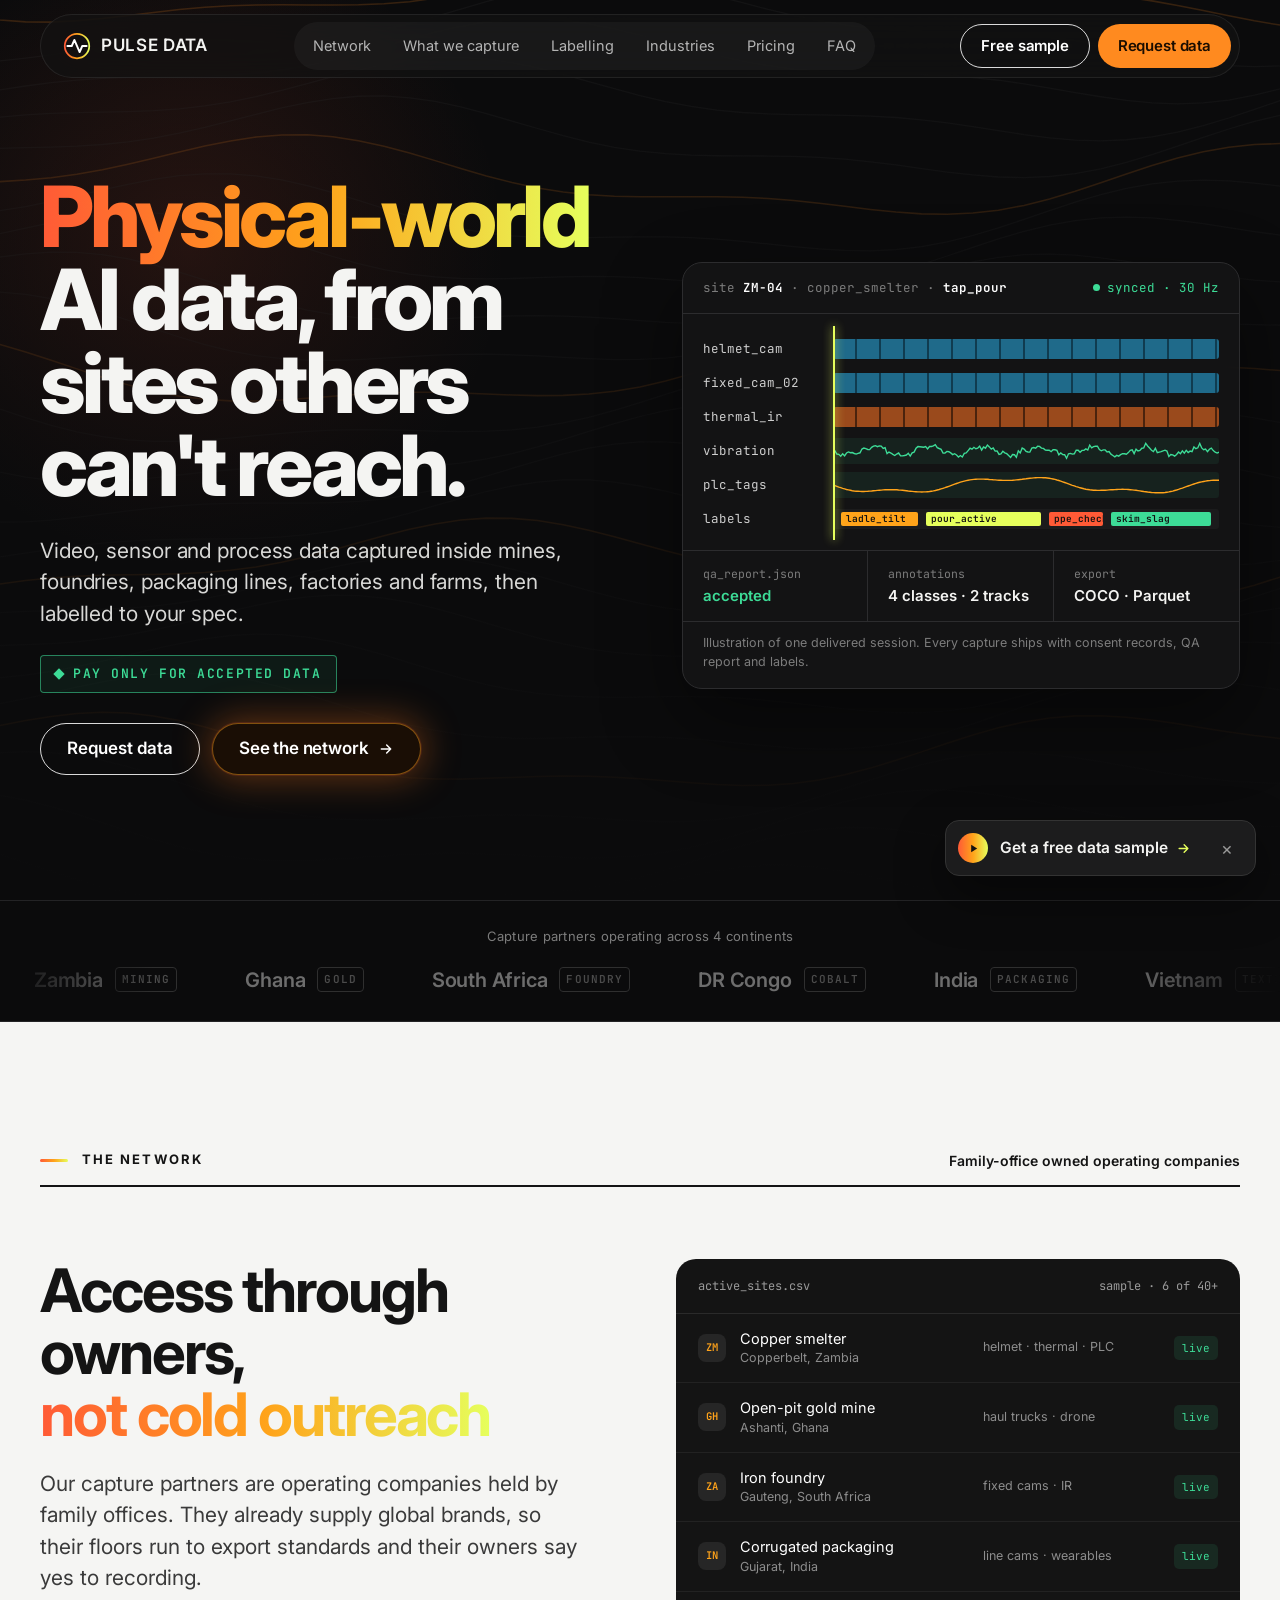
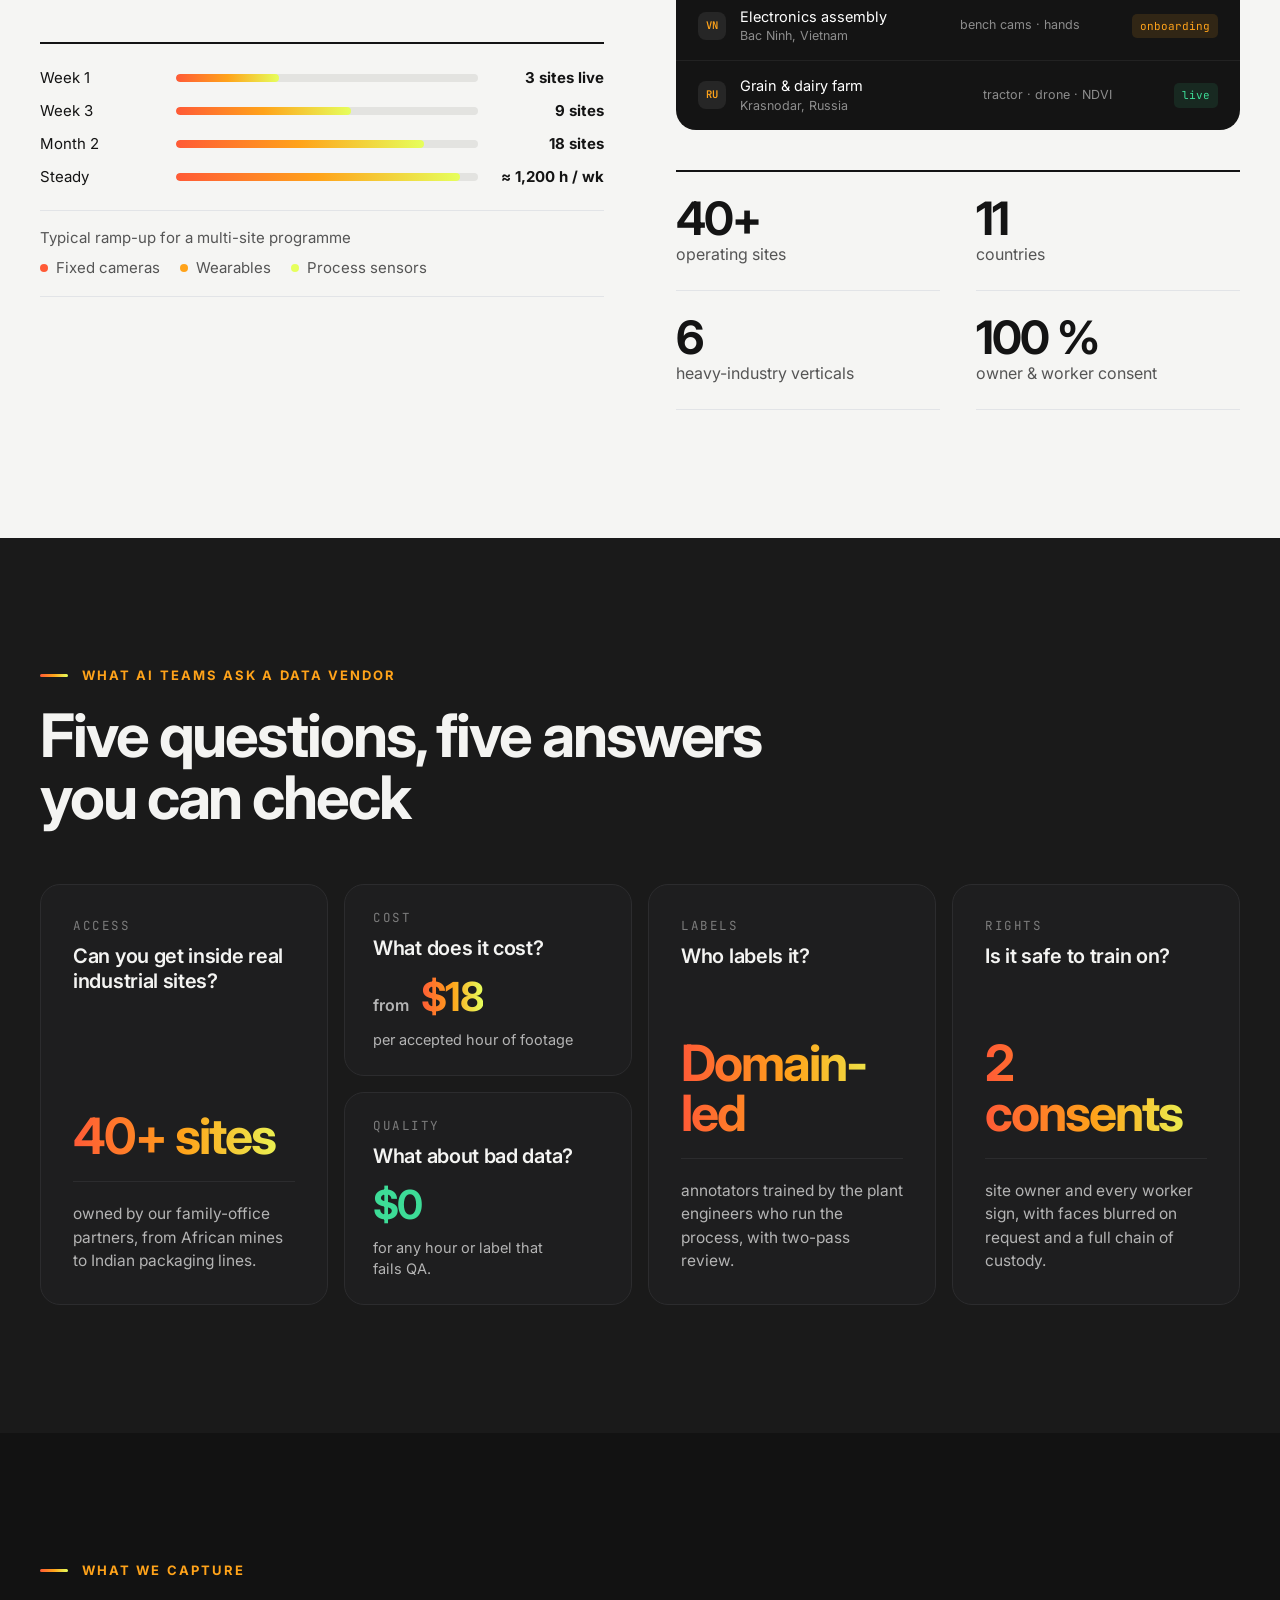
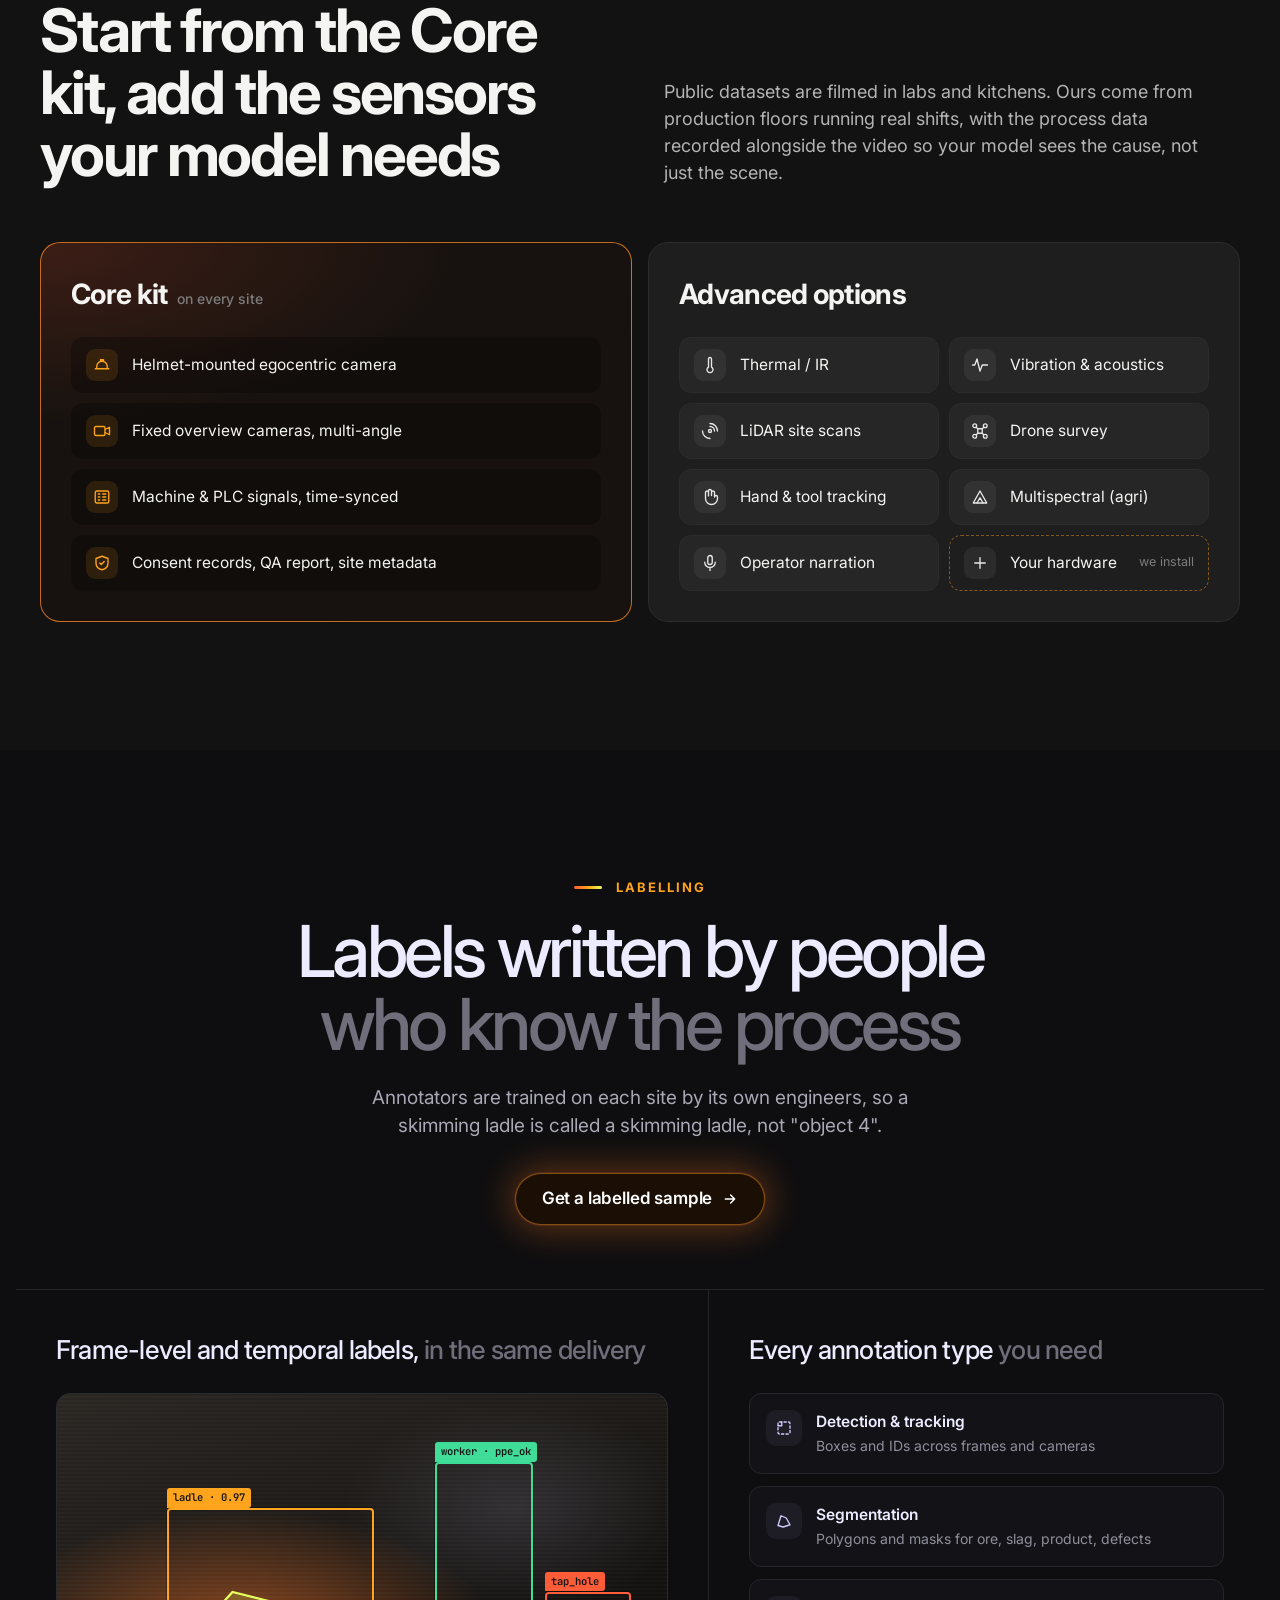
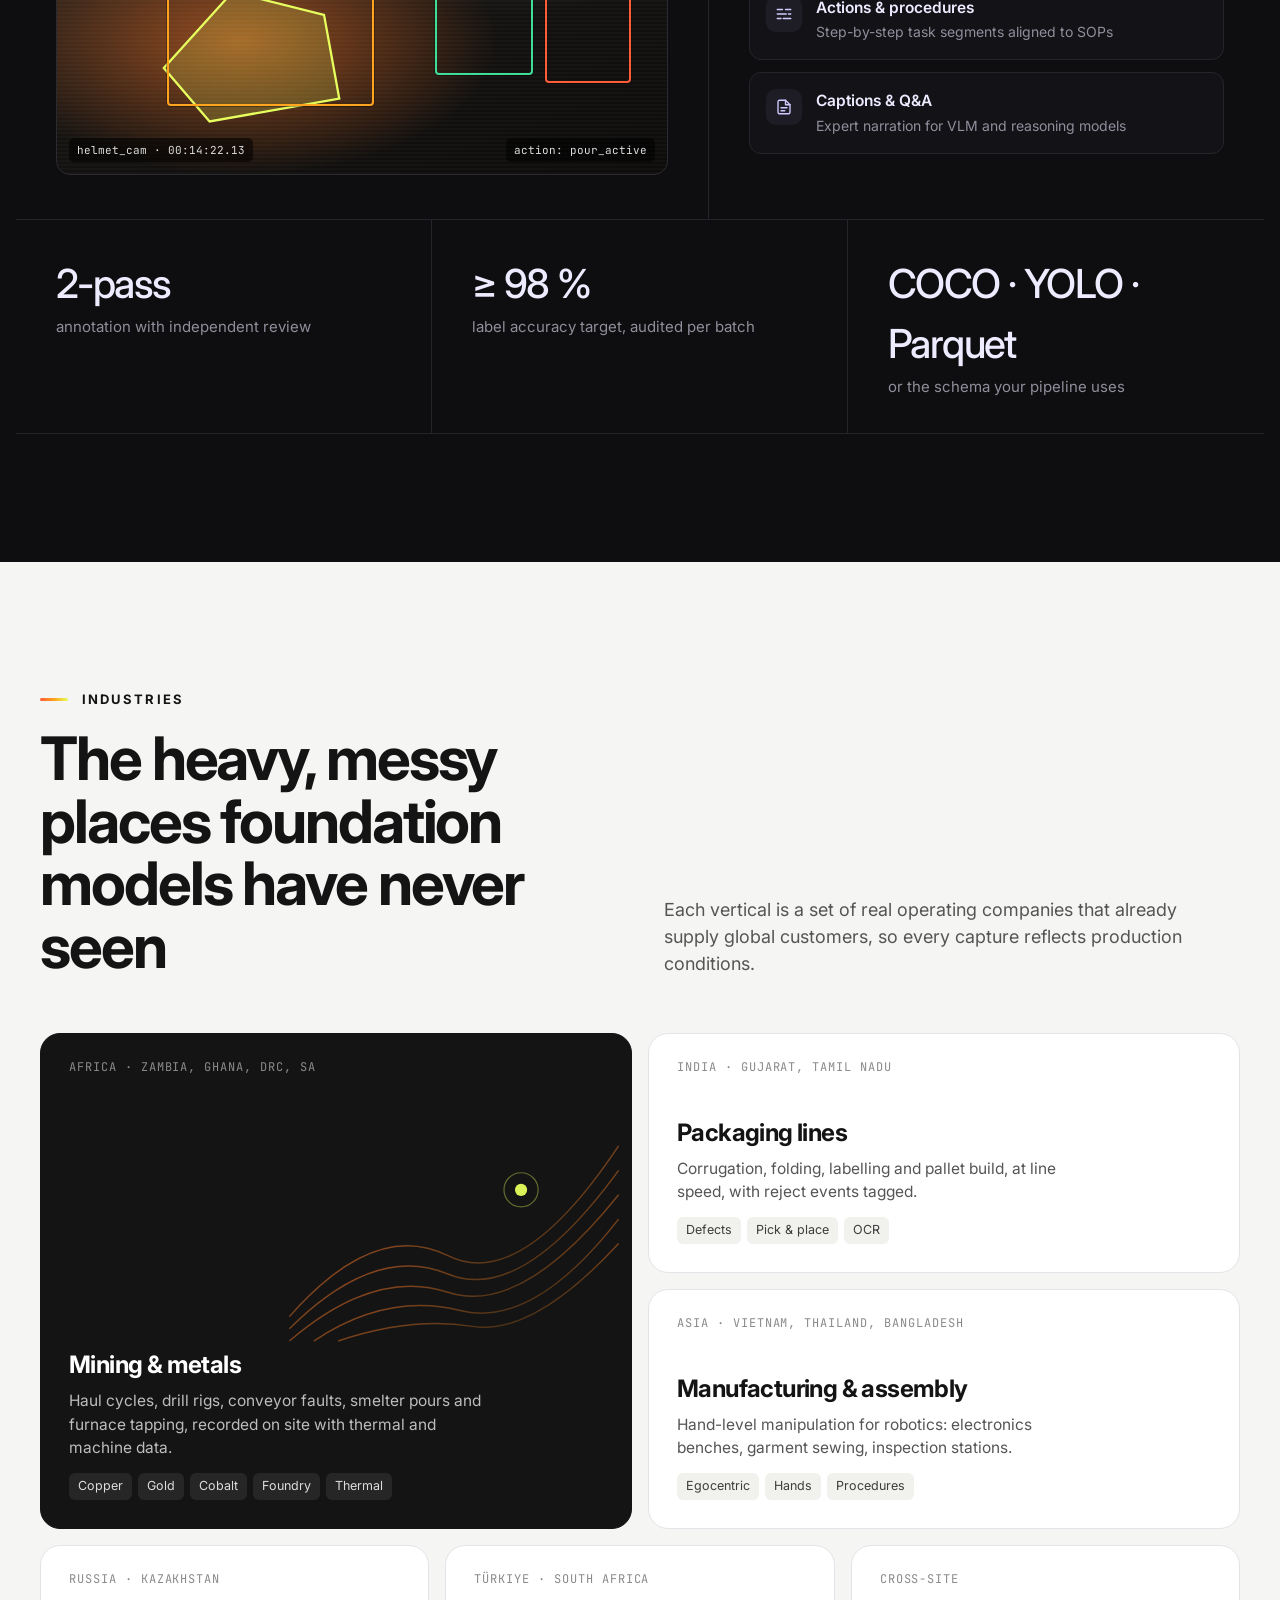
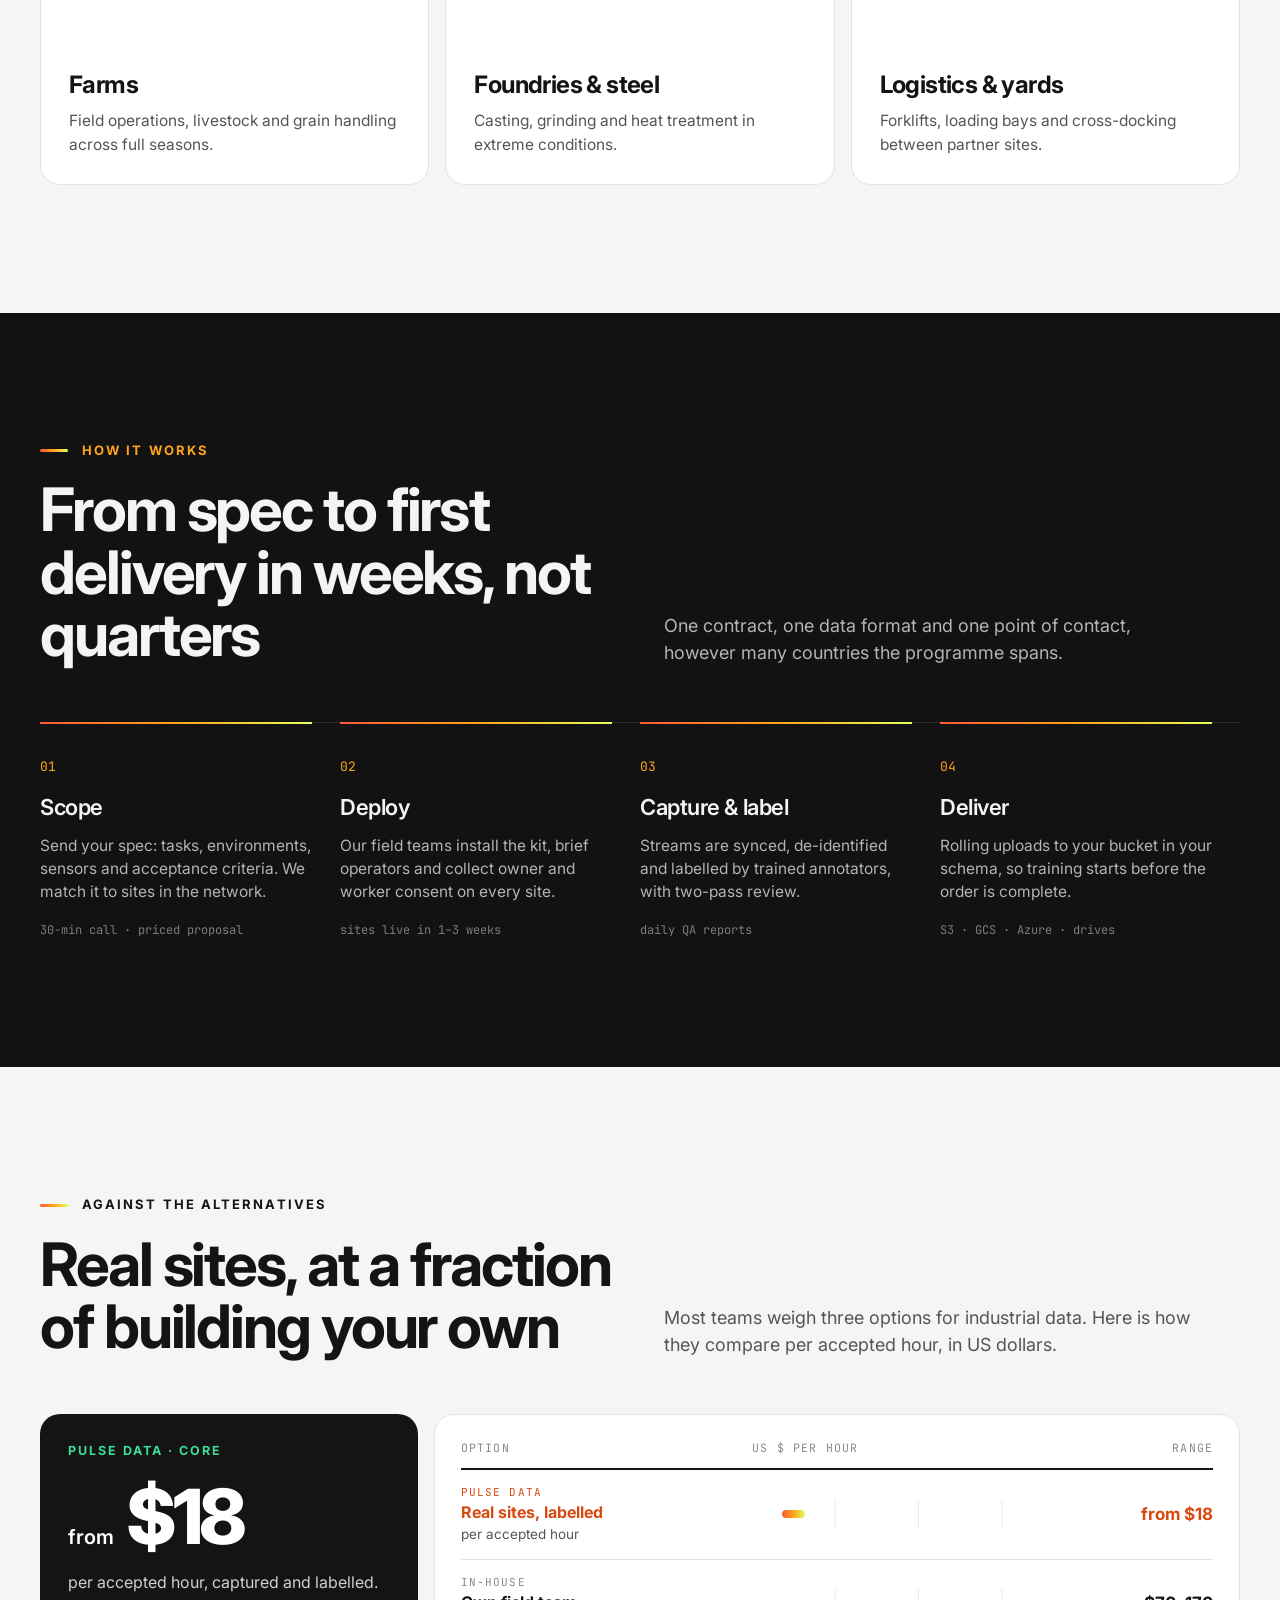
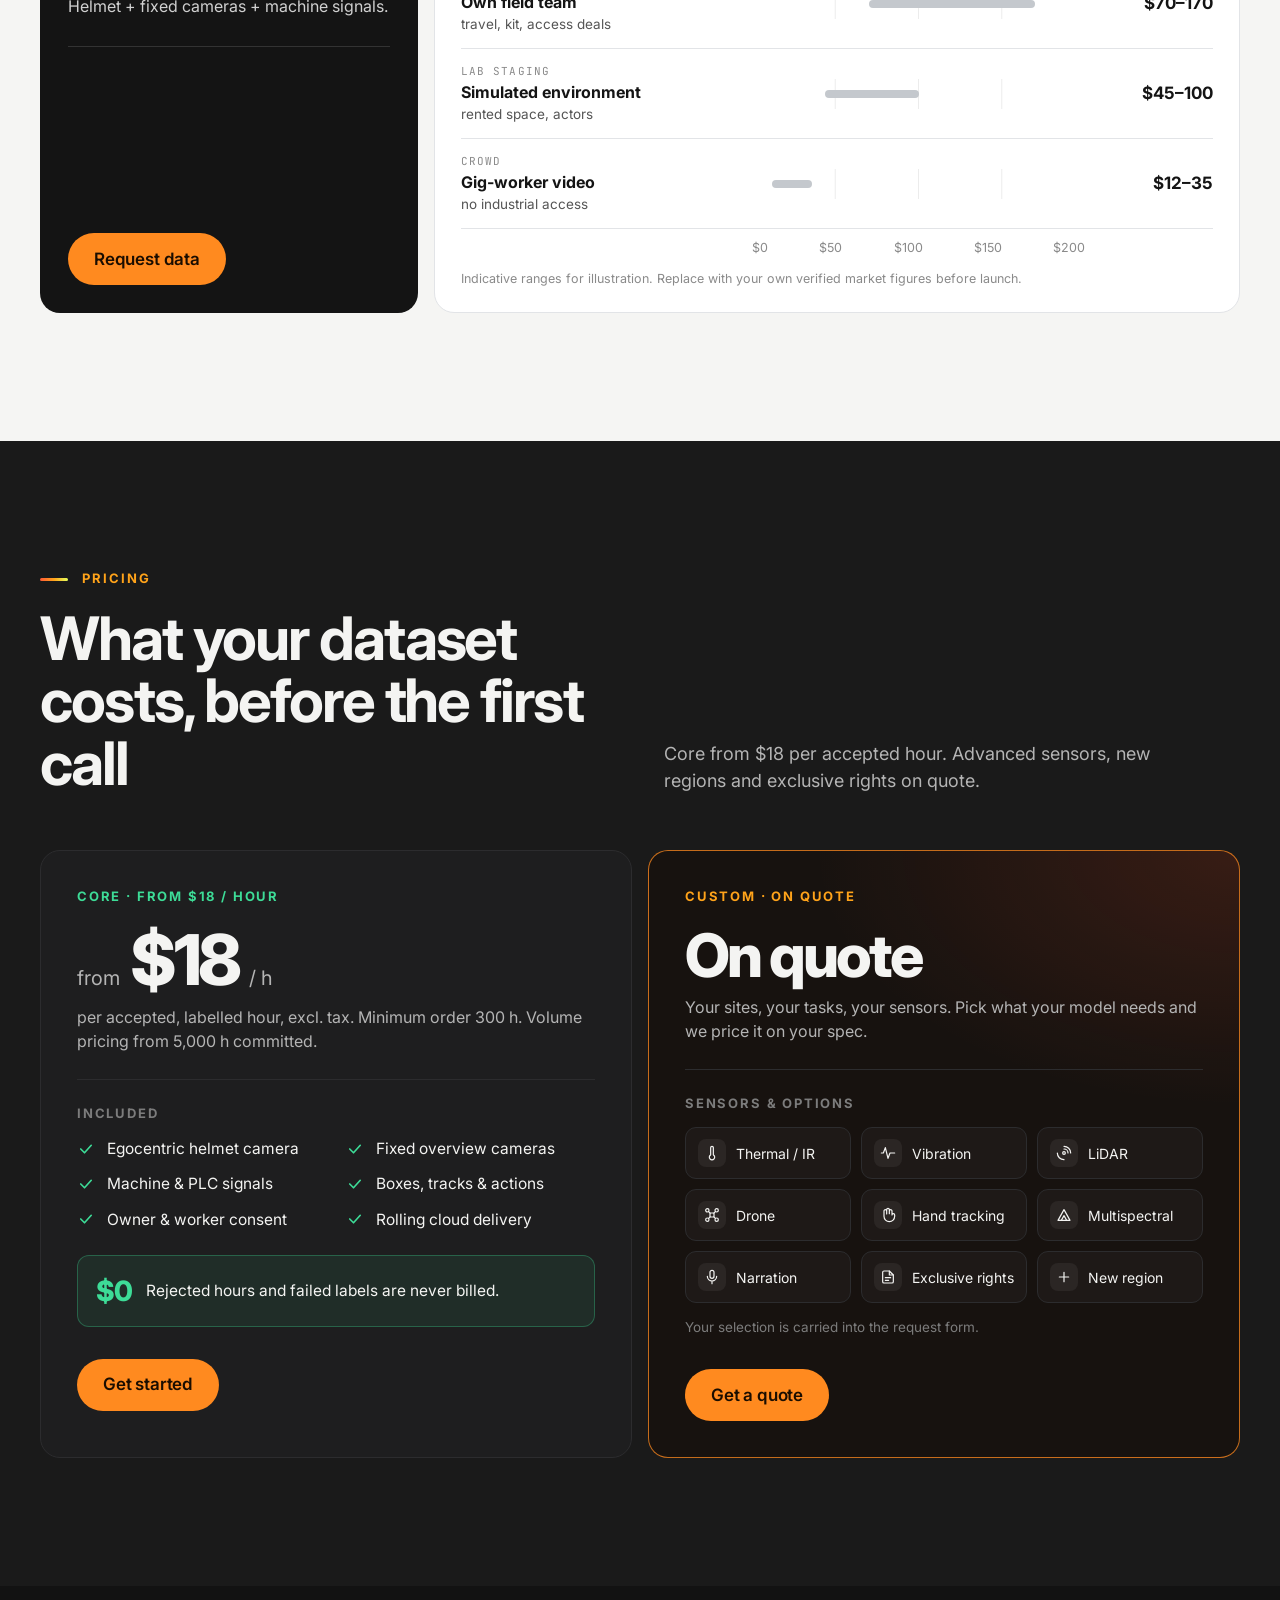
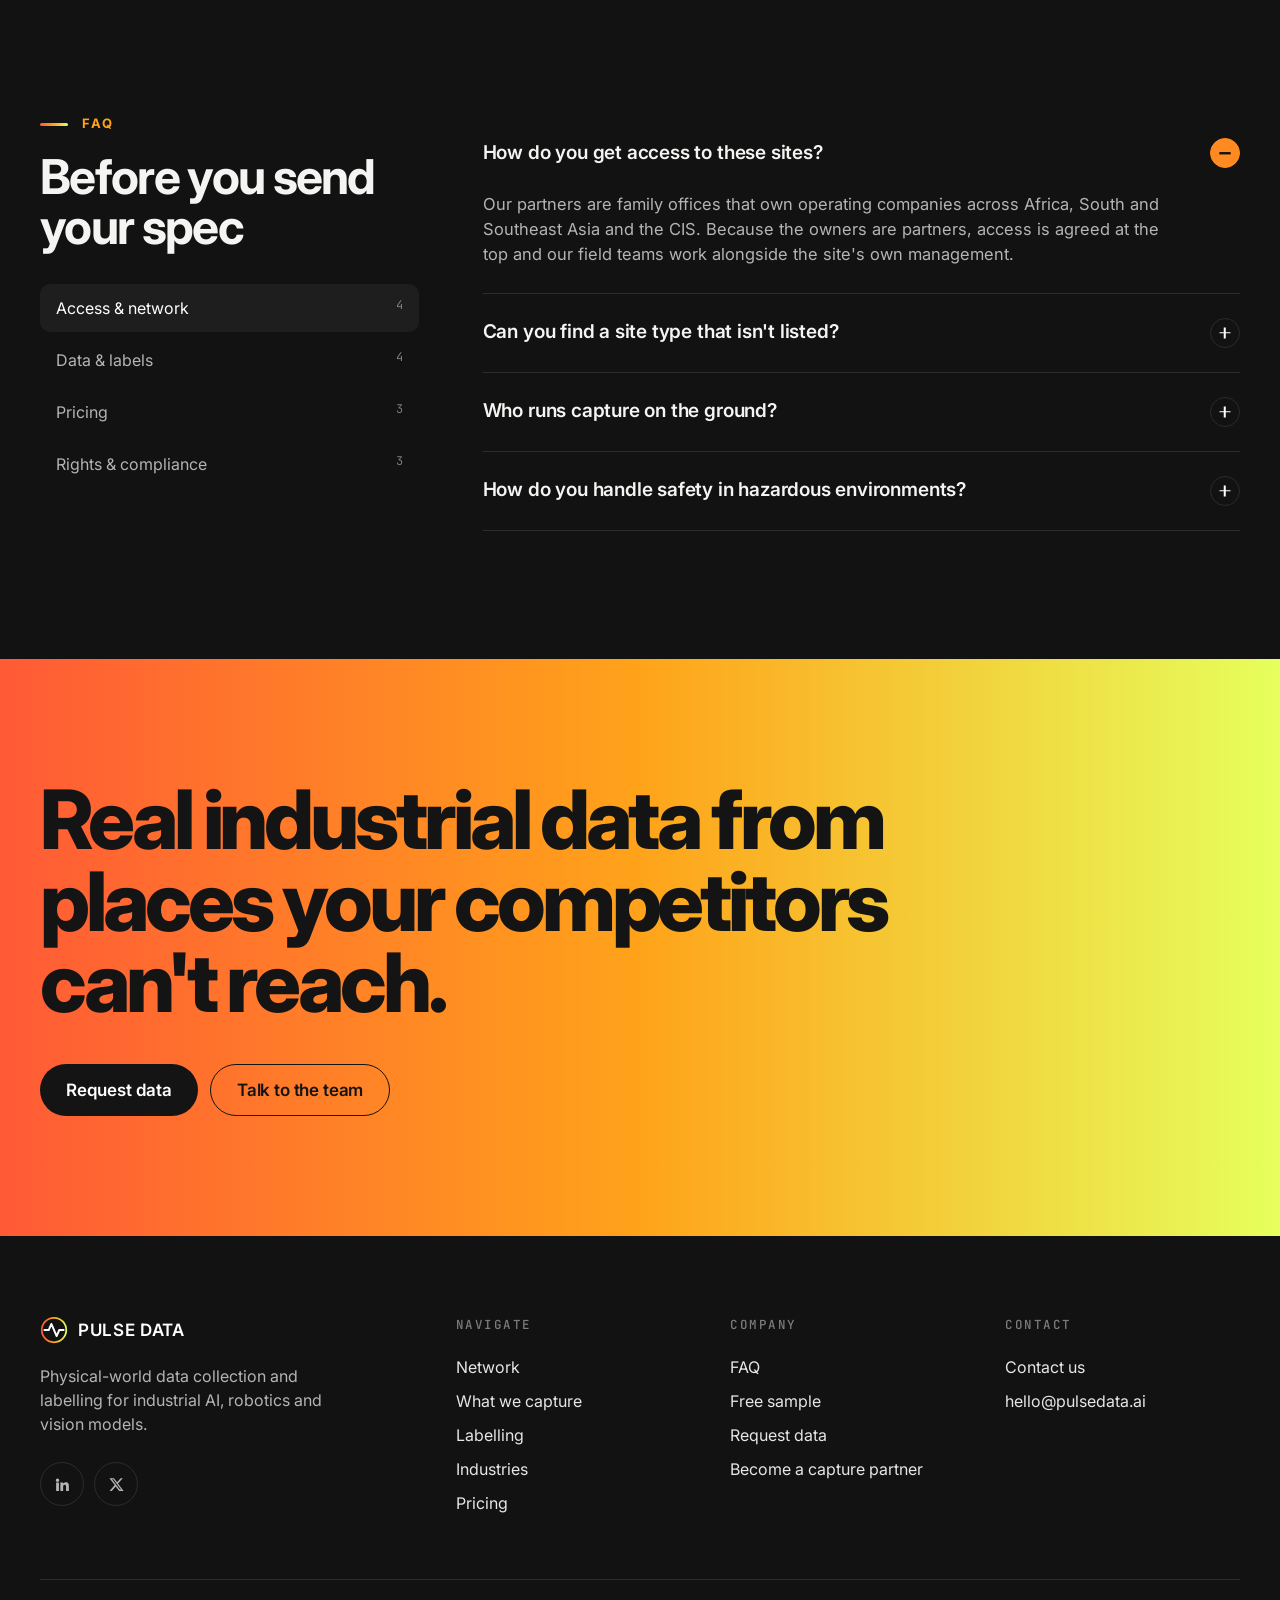
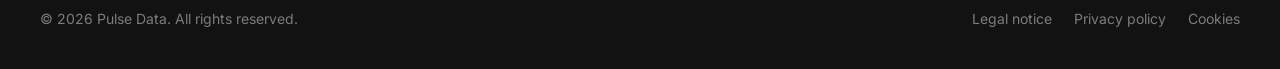
==== index.html @ 61f9aaed "Add Pulse Data landing page Single-file responsive landing page for a physical-world AI data collect" ====
<!doctype html>
<html lang="en">
<head>
<meta charset="utf-8">
<meta name="viewport" content="width=device-width, initial-scale=1">
<title>Pulse Data — Physical-world AI training data</title>
<meta name="description" content="Pulse Data collects and labels real-world industrial data from mines, foundries, factories, packaging lines and farms that AI teams cannot reach on their own.">
<link rel="preconnect" href="https://fonts.googleapis.com">
<link rel="preconnect" href="https://fonts.gstatic.com" crossorigin>
<link href="https://fonts.googleapis.com/css2?family=Inter:wght@400;500;600;700;800&family=JetBrains+Mono:wght@400;500;600&display=swap" rel="stylesheet">
<style>
/* ------------------------------------------------------------------
   Design tokens
------------------------------------------------------------------- */
:root{
  --bg-0:#0B0B0C;      /* deepest */
  --bg-1:#121212;      /* dark section */
  --bg-2:#1A1A1A;      /* alt dark section */
  --card:#1E1E1F;
  --card-2:#242426;
  --line:#2C2C2E;
  --line-soft:#232325;
  --light:#F5F5F3;     /* light section */
  --light-card:#FFFFFF;
  --light-line:#E2E4E7;
  --ink:#141414;
  --ink-2:#555555;
  --ink-3:#8A8A8A;
  --text:#F4F4F2;
  --text-2:#B4B4B4;
  --text-3:#7C7C7C;

  --c1:#FF5A36;        /* molten */
  --c2:#FFA31A;        /* ore gold */
  --c3:#E6FF5C;        /* signal lime */
  --accent:#FF8A1F;
  --accent-ink:#1A0D00;
  --ok:#3DDC97;
  --grad:linear-gradient(90deg,var(--c1) 0%,var(--c2) 50%,var(--c3) 100%);

  --r-sm:10px; --r:14px; --r-lg:20px; --pill:999px;
  --max:1248px;
  --sans:'Inter','Helvetica Neue',Helvetica,Arial,sans-serif;
  --mono:'JetBrains Mono',ui-monospace,Menlo,monospace;
}
*{box-sizing:border-box;margin:0;padding:0}
html{scroll-behavior:smooth;-webkit-text-size-adjust:100%}
body{font-family:var(--sans);background:var(--bg-1);color:var(--text);line-height:1.5;-webkit-font-smoothing:antialiased;overflow-x:hidden}
a{color:inherit;text-decoration:none}
img,svg{display:block}
button{font:inherit;color:inherit;background:none;border:0;cursor:pointer}
.wrap{max-width:var(--max);margin:0 auto;padding:0 24px}
.mono{font-family:var(--mono)}
.grad-text{background:var(--grad);-webkit-background-clip:text;background-clip:text;color:transparent}

/* ------------------------------------------------------------------
   Buttons
------------------------------------------------------------------- */
.btn{display:inline-flex;align-items:center;gap:10px;height:52px;padding:0 26px;border-radius:var(--pill);font-weight:600;font-size:17px;letter-spacing:-.01em;transition:transform .15s ease,background .2s,box-shadow .2s,border-color .2s;white-space:nowrap}
.btn:hover{transform:translateY(-1px)}
.btn-primary{background:var(--accent);color:var(--accent-ink)}
.btn-primary:hover{background:#FF9C40}
.btn-ghost{border:1.5px solid rgba(255,255,255,.85);color:#fff}
.btn-ghost:hover{background:rgba(255,255,255,.08)}
.btn-dark{background:var(--ink);color:#fff}
.btn-outline-dark{border:1.5px solid var(--ink);color:var(--ink)}
.btn-sm{height:44px;padding:0 20px;font-size:15px}
.btn-glow{position:relative;background:#1A0E05;color:#fff;border:1px solid rgba(255,163,26,.45);box-shadow:0 0 0 1px rgba(255,90,54,.15),0 0 36px 4px rgba(255,120,30,.35)}
.btn-glow:hover{box-shadow:0 0 0 1px rgba(255,90,54,.3),0 0 52px 8px rgba(255,120,30,.45)}
.arrow{width:16px;height:16px}

/* ------------------------------------------------------------------
   Floating pill nav (physicaldata style)
------------------------------------------------------------------- */
.nav{position:fixed;top:14px;left:0;right:0;z-index:50;pointer-events:none}
.nav-inner{pointer-events:auto;max-width:var(--max);margin:0 auto;padding:0 24px}
.nav-pill{display:flex;align-items:center;justify-content:space-between;gap:16px;height:64px;padding:0 8px 0 22px;border-radius:var(--pill);background:rgba(18,18,18,.72);border:1px solid rgba(255,255,255,.08);backdrop-filter:blur(18px) saturate(140%);-webkit-backdrop-filter:blur(18px) saturate(140%);transition:background .3s,box-shadow .3s}
.nav.scrolled .nav-pill{background:rgba(28,28,30,.9);box-shadow:0 12px 40px rgba(0,0,0,.35)}
.logo{display:flex;align-items:center;gap:10px;font-weight:600;letter-spacing:.04em;font-size:17px;white-space:nowrap}
.logo svg{width:28px;height:28px}
.nav-links{display:flex;gap:4px;padding:5px;border-radius:var(--pill);background:rgba(255,255,255,.04)}
.nav-links a{font-size:14.5px;color:var(--text-2);padding:8px 14px;border-radius:var(--pill);transition:color .2s,background .2s}
.nav-links a:hover{color:#fff;background:rgba(255,255,255,.06)}
.nav-cta{display:flex;gap:8px}
.burger{display:none;width:44px;height:44px;border-radius:50%;align-items:center;justify-content:center}
.burger span{display:block;width:18px;height:1.5px;background:#fff;position:relative}
.burger span::before,.burger span::after{content:"";position:absolute;left:0;width:18px;height:1.5px;background:#fff}
.burger span::before{top:-6px}.burger span::after{top:6px}
.mobile-menu{display:none}

/* ------------------------------------------------------------------
   Section scaffolding
------------------------------------------------------------------- */
section{position:relative}
.sec{padding:128px 0}
.sec-dark{background:var(--bg-1)}
.sec-dark-2{background:var(--bg-2)}
.sec-light{background:var(--light);color:var(--ink)}
.eyebrow{display:flex;align-items:center;gap:14px;font-size:13px;font-weight:700;letter-spacing:.16em;text-transform:uppercase;color:var(--c2);margin-bottom:18px}
.eyebrow::before{content:"";width:28px;height:3px;border-radius:2px;background:var(--grad)}
.sec-light .eyebrow{color:var(--ink)}
.h2{font-size:clamp(36px,5vw,60px);line-height:1.04;letter-spacing:-.035em;font-weight:700}
.lead{font-size:18px;color:var(--text-2);max-width:540px}
.sec-light .lead{color:var(--ink-2)}
.sec-head{display:grid;grid-template-columns:1fr 1fr;gap:48px;align-items:end;margin-bottom:56px}

/* reveal on scroll */
.reveal{opacity:0;transform:translateY(18px);transition:opacity .7s ease,transform .7s ease}
.reveal.in{opacity:1;transform:none}

/* ------------------------------------------------------------------
   Hero
------------------------------------------------------------------- */
.hero{min-height:100vh;display:flex;align-items:center;padding:140px 0 90px;background:var(--bg-0);overflow:hidden}
.hero-bg{position:absolute;inset:0;pointer-events:none}
.hero-bg .topo{position:absolute;inset:-10%;opacity:.22}
.hero-bg::before{content:"";position:absolute;width:900px;height:900px;left:-260px;top:-200px;background:radial-gradient(closest-side,rgba(255,90,54,.18),transparent 70%)}
.hero-bg::after{content:"";position:absolute;inset:0;background:linear-gradient(180deg,rgba(11,11,12,.2),rgba(11,11,12,.85) 85%,var(--bg-0))}
.hero-grid{position:relative;z-index:2;display:grid;grid-template-columns:1.05fr 1fr;gap:56px;align-items:center}
.hero h1 .grad-text{white-space:nowrap}
.hero h1{font-size:clamp(40px,6.6vw,86px);line-height:.98;letter-spacing:-.045em;font-weight:800}
.hero h1 .l2{display:block}
.hero-sub{font-size:21px;color:#D8D8D6;max-width:560px;margin:28px 0 26px;letter-spacing:-.005em}
.tag{display:inline-flex;align-items:center;gap:10px;padding:8px 14px;border:1px solid rgba(61,220,151,.55);background:rgba(61,220,151,.07);color:var(--ok);font-family:var(--mono);font-weight:600;font-size:13px;letter-spacing:.12em;text-transform:uppercase;border-radius:4px}
.tag i{width:8px;height:8px;background:var(--ok);transform:rotate(45deg)}
.hero-ctas{display:flex;gap:12px;margin-top:30px;flex-wrap:wrap}

/* console card */
.console{background:rgba(22,22,23,.86);border:1px solid var(--line);border-radius:var(--r-lg);overflow:hidden;backdrop-filter:blur(8px);box-shadow:0 30px 80px rgba(0,0,0,.45)}
.console-top{display:flex;justify-content:space-between;align-items:center;gap:12px;padding:16px 20px;border-bottom:1px solid var(--line);font-family:var(--mono);font-size:12.5px;color:var(--text-3)}
.console-top b{color:#fff;font-weight:600}
.live{color:var(--ok);display:flex;align-items:center;gap:7px}
.live::before{content:"";width:7px;height:7px;border-radius:50%;background:var(--ok);box-shadow:0 0 0 0 rgba(61,220,151,.6);animation:ping 1.8s infinite}
@keyframes ping{0%{box-shadow:0 0 0 0 rgba(61,220,151,.55)}80%,100%{box-shadow:0 0 0 8px rgba(61,220,151,0)}}
.streams{position:relative;padding:18px 20px 14px}
.stream{display:grid;grid-template-columns:118px 1fr;align-items:center;gap:12px;height:34px;font-family:var(--mono);font-size:12.5px;color:#cfcfcf}
.frames{height:20px;border-radius:3px;background:repeating-linear-gradient(90deg,#1f6a8a 0 22px,#103c50 22px 24px)}
.frames.warm{background:repeating-linear-gradient(90deg,#9a4a1c 0 22px,#4a230d 22px 24px)}
.wave{height:26px;border-radius:3px;background:rgba(61,220,151,.07);overflow:hidden}
.wave svg{width:100%;height:100%}
.labels-track{height:20px;border-radius:3px;background:#1b1b1c;position:relative;overflow:hidden}
.labels-track span{position:absolute;top:3px;bottom:3px;border-radius:2px;font-size:9.5px;line-height:14px;padding:0 5px;color:#111;font-weight:600;white-space:nowrap;overflow:hidden}
.playhead{position:absolute;top:12px;bottom:10px;left:calc(20px + 118px + 12px);width:2px;background:var(--c3);box-shadow:0 0 10px var(--c3);animation:play 9s linear infinite}
@keyframes play{from{transform:translateX(0)}to{transform:translateX(var(--track,380px))}}
.console-cells{display:grid;grid-template-columns:repeat(3,1fr);border-top:1px solid var(--line)}
.console-cells div{padding:14px 20px;border-right:1px solid var(--line)}
.console-cells div:last-child{border-right:0}
.console-cells small{display:block;font-family:var(--mono);font-size:11.5px;color:var(--text-3)}
.console-cells b{font-size:15px;font-weight:600}
.console-foot{padding:12px 20px 16px;border-top:1px solid var(--line);font-size:12.5px;color:var(--text-3)}

/* ------------------------------------------------------------------
   Region marquee (Linear-style logo strip)
------------------------------------------------------------------- */
.strip{background:var(--bg-0);border-top:1px solid var(--line-soft);border-bottom:1px solid var(--line-soft);padding:26px 0;overflow:hidden}
.strip-label{text-align:center;font-size:13px;color:var(--text-3);margin-bottom:18px;letter-spacing:.02em}
.marquee{display:flex;width:max-content;animation:marq 48s linear infinite}
.marquee:hover{animation-play-state:paused}
.marquee span{display:flex;align-items:center;gap:12px;padding:0 34px;font-size:20px;font-weight:600;color:#6d6d6d;letter-spacing:-.01em;white-space:nowrap}
.marquee span em{font-style:normal;font-family:var(--mono);font-size:11px;letter-spacing:.1em;color:#4b4b4b;border:1px solid #2f2f2f;padding:3px 6px;border-radius:4px}
@keyframes marq{to{transform:translateX(-50%)}}
.strip-mask{-webkit-mask-image:linear-gradient(90deg,transparent,#000 12%,#000 88%,transparent);mask-image:linear-gradient(90deg,transparent,#000 12%,#000 88%,transparent)}

/* ------------------------------------------------------------------
   Network / proof (light)
------------------------------------------------------------------- */
.proof-bar{display:flex;justify-content:space-between;align-items:center;padding-bottom:14px;border-bottom:2px solid var(--ink);margin-bottom:72px;font-size:14px;font-weight:600}
.proof-bar .eyebrow{margin:0}
.proof-grid{display:grid;grid-template-columns:1fr 1fr;gap:72px;align-items:start}
.proof h2 .grad-text{display:inline}
.proof .lead{margin-top:22px;font-size:21px;color:#3a3a3a}
.ramp{margin-top:48px;border-top:2px solid var(--ink);padding-top:18px}
.ramp-row{display:grid;grid-template-columns:120px 1fr 110px;align-items:center;gap:16px;height:33px;font-size:15px}
.ramp-row b{text-align:right;font-weight:700}
.bar{height:8px;border-radius:5px;background:#E3E3E0;overflow:hidden}
.bar i{display:block;height:100%;border-radius:5px;background:var(--grad);width:0;transition:width 1.4s cubic-bezier(.2,.7,.2,1)}
.ramp-foot{margin-top:16px;padding:16px 0;border-top:1px solid var(--light-line);border-bottom:1px solid var(--light-line);font-size:15px;color:var(--ink-2)}
.legend{display:flex;gap:20px;margin-top:8px;flex-wrap:wrap}
.legend span{display:flex;align-items:center;gap:8px}
.legend span::before{content:"";width:8px;height:8px;border-radius:50%;background:var(--c)}

/* roster panel */
.roster{background:var(--ink);color:#fff;border-radius:var(--r-lg);overflow:hidden}
.roster-head{display:flex;justify-content:space-between;padding:18px 22px;font-family:var(--mono);font-size:12px;color:#9a9a9a;border-bottom:1px solid #2a2a2a}
.roster-row{display:grid;grid-template-columns:28px 1.3fr 1fr auto;gap:14px;align-items:center;padding:14px 22px;border-bottom:1px solid #222;font-size:14.5px;transition:background .2s}
.roster-row:hover{background:#1c1c1c}
.roster-row:last-child{border-bottom:0}
.flag{width:28px;height:28px;border-radius:8px;display:grid;place-items:center;font-family:var(--mono);font-size:10.5px;font-weight:600;background:#262626;color:var(--c2)}
.roster-row small{display:block;color:#8d8d8d;font-size:12.5px}
.roster-row .pill{font-family:var(--mono);font-size:11px;padding:4px 8px;border-radius:5px;background:rgba(61,220,151,.1);color:var(--ok);white-space:nowrap}
.roster-row .pill.amber{background:rgba(255,163,26,.12);color:var(--c2)}
.stats{display:grid;grid-template-columns:1fr 1fr;gap:0 36px;margin-top:40px;border-top:2px solid var(--ink)}
.stat{padding:22px 0 24px;border-bottom:1px solid var(--light-line)}
.stat b{display:block;font-size:46px;letter-spacing:-.04em;font-weight:700;line-height:1.05}
.stat span{color:var(--ink-2);font-size:16px}

/* ------------------------------------------------------------------
   Five questions cards
------------------------------------------------------------------- */
.qa-grid{display:grid;grid-template-columns:repeat(4,1fr);gap:16px}
.qa{background:var(--card);border:1px solid var(--line);border-radius:var(--r-lg);padding:32px;display:flex;flex-direction:column;transition:border-color .25s,transform .25s}
.qa:hover{border-color:#3a3a3c;transform:translateY(-3px)}
.qa .k{font-family:var(--mono);font-size:12.5px;letter-spacing:.12em;color:var(--text-3);text-transform:uppercase}
.qa h3{font-size:20px;line-height:1.25;letter-spacing:-.015em;font-weight:600;margin:8px 0 auto;padding-bottom:36px}
.qa .big{font-size:50px;font-weight:700;letter-spacing:-.04em;line-height:1;padding-bottom:20px;border-bottom:1px solid var(--line);margin-bottom:20px}
.qa p{color:var(--text-2);font-size:15.5px}
.qa-stack{display:grid;gap:16px}
.qa-stack .qa{padding:24px 28px}
.qa-stack .qa h3{padding-bottom:16px}
.qa-inline{display:flex;align-items:baseline;gap:12px;flex-wrap:wrap}
.qa-inline .big{border:0;margin:0;padding:0;font-size:40px}
.qa-inline p{font-size:14.5px;max-width:200px}

/* ------------------------------------------------------------------
   Capture kit (Classic vs Advanced)
------------------------------------------------------------------- */
.kit-grid{display:grid;grid-template-columns:1fr 1fr;gap:16px}
.kit{border-radius:var(--r-lg);padding:30px;border:1px solid var(--line);background:var(--card)}
.kit.core{border-color:rgba(255,138,31,.75);background:radial-gradient(120% 80% at 0% 0%,rgba(255,90,54,.16),transparent 60%),#17120F}
.kit h3{font-size:28px;letter-spacing:-.025em;font-weight:700;margin-bottom:22px}
.kit h3 small{font-size:14px;color:var(--text-3);font-weight:500;letter-spacing:0;margin-left:10px}
.chips{display:grid;gap:10px}
.kit.adv .chips{grid-template-columns:1fr 1fr}
.chip{display:flex;align-items:center;gap:14px;padding:11px 14px;border-radius:12px;background:rgba(255,255,255,.035);border:1px solid var(--line);font-size:15.5px}
.kit.core .chip{background:rgba(0,0,0,.28);border-color:transparent}
.chip .ic{width:32px;height:32px;border-radius:9px;display:grid;place-items:center;flex:none;background:rgba(255,163,26,.12);color:var(--c2)}
.kit.adv .chip .ic{background:rgba(255,255,255,.06);color:#e7e7e7}
.chip .ic svg{width:18px;height:18px}
.chip.dashed{border-style:dashed;border-color:rgba(255,163,26,.45);background:transparent}
.chip small{color:var(--text-3);font-size:12.5px;margin-left:auto}

/* ------------------------------------------------------------------
   Labelling (Lemni-style centered, ruled grid)
------------------------------------------------------------------- */
.label-sec{background:#0E0E10;overflow:hidden}
.label-sec .center{text-align:center;max-width:900px;margin:0 auto 64px}
.two-tone{font-size:clamp(38px,5.6vw,72px);line-height:1.02;letter-spacing:-.05em;font-weight:500;color:#EDEBFF}
.two-tone span{color:#6F6E7A}
.label-sec .center p{color:#A9A8B4;font-size:19px;max-width:620px;margin:22px auto 32px}
.ruled{display:grid;grid-template-columns:1.25fr 1fr;border-top:1px solid #24242A;border-bottom:1px solid #24242A}
.ruled > div{padding:44px 40px}
.ruled > div:first-child{border-right:1px solid #24242A}
.ruled h3{font-size:26px;letter-spacing:-.03em;font-weight:500;line-height:1.2;margin-bottom:28px;color:#EDEBFF}
.ruled h3 span{color:#6F6E7A}
.frame{position:relative;aspect-ratio:16/10;border-radius:14px;overflow:hidden;border:1px solid #2a2a31;background:
  radial-gradient(60% 50% at 30% 65%,rgba(255,120,40,.55),transparent 70%),
  radial-gradient(40% 40% at 75% 30%,rgba(120,120,140,.25),transparent 70%),
  linear-gradient(160deg,#2a2622,#141210 60%,#0d0c0b)}
.frame::after{content:"";position:absolute;inset:0;background:repeating-linear-gradient(0deg,rgba(255,255,255,.025) 0 2px,transparent 2px 4px)}
.bbox{position:absolute;border:2px solid var(--c);border-radius:4px;box-shadow:0 0 0 1px rgba(0,0,0,.3)}
.bbox b{position:absolute;top:-22px;left:-2px;background:var(--c);color:#111;font-family:var(--mono);font-size:10.5px;font-weight:600;padding:2px 6px;border-radius:3px 3px 3px 0;white-space:nowrap}
.poly{position:absolute;inset:0;width:100%;height:100%}
.frame-hud{position:absolute;left:12px;bottom:12px;right:12px;display:flex;justify-content:space-between;font-family:var(--mono);font-size:11px;color:#ddd;z-index:2}
.frame-hud span{background:rgba(0,0,0,.55);padding:4px 8px;border-radius:5px}
.ltypes{display:grid;gap:12px}
.ltype{display:grid;grid-template-columns:36px 1fr;gap:14px;padding:16px;border-radius:12px;border:1px solid #24242A;background:#131317}
.ltype .ic{width:36px;height:36px;border-radius:10px;display:grid;place-items:center;background:#1E1D26;color:#CFCBFF}
.ltype .ic svg{width:18px;height:18px}
.ltype b{display:block;font-weight:600;font-size:15.5px;color:#EDEBFF}
.ltype span{font-size:14px;color:#8F8E9B}
.qa-bars{display:grid;grid-template-columns:repeat(3,1fr);border-bottom:1px solid #24242A}
.qa-bars div{padding:34px 40px;border-right:1px solid #24242A}
.qa-bars div:last-child{border-right:0}
.qa-bars b{display:block;font-size:40px;font-weight:500;letter-spacing:-.04em;color:#EDEBFF}
.qa-bars span{color:#8F8E9B;font-size:15px}

/* ------------------------------------------------------------------
   Industries bento (Linear-style)
------------------------------------------------------------------- */
.bento{display:grid;grid-template-columns:repeat(6,1fr);grid-auto-rows:minmax(240px,auto);gap:16px}
.tile{position:relative;overflow:hidden;border-radius:var(--r-lg);background:var(--light-card);border:1px solid var(--light-line);padding:28px;display:flex;flex-direction:column;justify-content:flex-end;transition:transform .25s,box-shadow .25s}
.tile:hover{transform:translateY(-3px);box-shadow:0 20px 40px rgba(0,0,0,.06)}
.tile .where{position:absolute;top:24px;left:28px;font-family:var(--mono);font-size:12px;letter-spacing:.08em;color:var(--ink-3);text-transform:uppercase}
.tile .art{position:absolute;top:0;right:0;width:62%;height:70%;opacity:.95}
.tile h3{font-size:24px;letter-spacing:-.025em;font-weight:700;position:relative}
.tile p{color:var(--ink-2);font-size:15.5px;margin-top:6px;max-width:420px;position:relative}
.tile .tags{display:flex;gap:6px;flex-wrap:wrap;margin-top:14px;position:relative}
.tile .tags span{font-size:12.5px;padding:4px 9px;border-radius:6px;background:#F1F1EE;color:#3d3d3d}
.t-a{grid-column:span 3;grid-row:span 2;background:var(--ink);border-color:var(--ink);color:#fff}
.t-a p{color:#bdbdbd}.t-a .tags span{background:#262626;color:#ddd}.t-a .where{color:#8a8a8a}
.t-b{grid-column:span 3}
.t-c{grid-column:span 3}
.t-d{grid-column:span 2}
.t-e{grid-column:span 2}
.t-f{grid-column:span 2}

/* ------------------------------------------------------------------
   How it works
------------------------------------------------------------------- */
.steps{display:grid;grid-template-columns:repeat(4,1fr);gap:0;border-top:1px solid var(--line)}
.step{padding:30px 28px 0 0;position:relative}
.step::before{content:"";position:absolute;top:-1px;left:0;width:0;height:2px;background:var(--grad);transition:width 1s ease}
.step.in::before{width:calc(100% - 28px)}
.step .n{font-family:var(--mono);font-size:13px;color:var(--c2)}
.step h3{font-size:22px;letter-spacing:-.02em;font-weight:600;margin:14px 0 10px}
.step p{color:var(--text-2);font-size:15.5px}
.step .meta{margin-top:18px;font-family:var(--mono);font-size:12px;color:var(--text-3)}

/* ------------------------------------------------------------------
   Market comparison (light)
------------------------------------------------------------------- */
.market{display:grid;grid-template-columns:.75fr 1.6fr;gap:16px}
.market-hero{background:var(--ink);color:#fff;border-radius:var(--r-lg);padding:28px;display:flex;flex-direction:column}
.market-hero .eyebrow{color:var(--ok);font-size:12.5px}
.market-hero .eyebrow::before{display:none}
.market-hero .huge{font-size:76px;font-weight:800;letter-spacing:-.05em;line-height:1}
.market-hero p{color:#d0d0d0;margin-top:16px;font-size:16px}
.market-hero .btn{margin-top:auto;align-self:flex-start}
.market-hero hr{border:0;border-top:1px solid #333;margin:28px 0 22px}
.mtable{background:#fff;border:1px solid var(--light-line);border-radius:var(--r-lg);padding:24px 26px}
.mt-head,.mt-row{display:grid;grid-template-columns:1.15fr 1.4fr 110px;gap:18px;align-items:center}
.mt-head{font-family:var(--mono);font-size:11.5px;letter-spacing:.1em;color:var(--ink-3);padding-bottom:12px;border-bottom:2px solid var(--ink)}
.mt-head span:last-child,.mt-row .v{text-align:right}
.mt-row{padding:14px 0;border-bottom:1px solid var(--light-line)}
.mt-row small{display:block;font-family:var(--mono);font-size:11px;letter-spacing:.1em;color:var(--ink-3)}
.mt-row b{font-weight:700;font-size:16px}
.mt-row .s{display:block;font-size:13.5px;color:var(--ink-2)}
.mt-row.us b,.mt-row.us .v,.mt-row.us small{color:#D9480F}
.mt-row .v{font-weight:700;font-size:17px}
.track{position:relative;height:30px;background:linear-gradient(90deg,transparent calc(25% - 1px),#ECECEC 25%,transparent calc(25% + 1px),transparent calc(50% - 1px),#ECECEC 50%,transparent calc(50% + 1px),transparent calc(75% - 1px),#ECECEC 75%,transparent calc(75% + 1px))}
.track i{position:absolute;top:11px;height:8px;border-radius:5px;background:#C4C8CD}
.mt-row.us .track i{background:var(--grad)}
.mt-axis{display:grid;grid-template-columns:1.15fr 1.4fr 110px;gap:18px;padding-top:10px;font-size:12.5px;color:var(--ink-3)}
.mt-axis div{display:flex;justify-content:space-between}
.mt-note{font-size:12.5px;color:var(--ink-3);margin-top:12px}

/* ------------------------------------------------------------------
   Engagement / pricing
------------------------------------------------------------------- */
.price-grid{display:grid;grid-template-columns:1fr 1fr;gap:16px}
.pcard{border-radius:var(--r-lg);padding:36px;border:1px solid var(--line);background:var(--card);display:flex;flex-direction:column}
.pcard.custom{border-color:rgba(255,138,31,.75);background:radial-gradient(120% 70% at 100% 0%,rgba(255,90,54,.14),transparent 60%),#17120F}
.pcard .k{font-size:13px;font-weight:700;letter-spacing:.14em;text-transform:uppercase;color:var(--ok)}
.pcard.custom .k{color:var(--c2)}
.pcard .amt{display:flex;align-items:baseline;gap:10px;margin:18px 0 10px}
.pcard .amt b{font-size:70px;font-weight:800;letter-spacing:-.05em;line-height:1}
.pcard .amt span{font-size:20px;color:var(--text-2)}
.pcard .desc{color:var(--text-2);font-size:16px;padding-bottom:26px;border-bottom:1px solid var(--line)}
.pcard h4{font-size:13px;letter-spacing:.14em;text-transform:uppercase;color:var(--text-3);margin:24px 0 14px;font-weight:700}
.incl{display:grid;grid-template-columns:1fr 1fr;gap:12px 20px;font-size:15.5px}
.incl li{list-style:none;display:flex;gap:12px;align-items:center}
.incl li svg{width:18px;height:18px;color:var(--ok);flex:none}
.zero{display:flex;align-items:center;gap:14px;margin-top:24px;padding:14px 18px;border-radius:12px;background:rgba(61,220,151,.08);border:1px solid rgba(61,220,151,.3);font-size:15.5px}
.zero b{font-size:28px;font-weight:800;color:var(--ok);letter-spacing:-.03em}
.pcard .btn{margin-top:32px;align-self:flex-start}
.opts{display:grid;grid-template-columns:repeat(3,1fr);gap:10px}
.opt{display:flex;align-items:center;gap:10px;padding:11px 12px;border-radius:11px;border:1px solid var(--line);background:rgba(255,255,255,.03);font-size:14px;cursor:pointer;user-select:none;transition:border-color .2s,background .2s}
.opt .ic{width:28px;height:28px;border-radius:8px;display:grid;place-items:center;background:rgba(255,255,255,.06);flex:none}
.opt .ic svg{width:16px;height:16px}
.opt.on{border-color:var(--c2);background:rgba(255,163,26,.1)}
.opt.on .ic{background:rgba(255,163,26,.2);color:var(--c2)}
.opts-note{font-size:13.5px;color:var(--text-3);margin-top:14px}

/* ------------------------------------------------------------------
   FAQ
------------------------------------------------------------------- */
.faq-wrap{display:grid;grid-template-columns:.8fr 1.6fr;gap:64px}
.faq-side{position:sticky;top:120px;align-self:start}
.faq-tabs{display:grid;gap:4px;margin-top:32px}
.faq-tabs button{display:flex;justify-content:space-between;text-align:left;padding:12px 16px;border-radius:10px;font-size:16px;color:var(--text-2);transition:background .2s,color .2s}
.faq-tabs button small{font-family:var(--mono);font-size:12px;color:var(--text-3)}
.faq-tabs button.on,.faq-tabs button:hover{background:var(--card);color:#fff}
.faq-group{display:none}
.faq-group.on{display:block}
.faq-item{border-bottom:1px solid var(--line)}
.faq-item summary{list-style:none;cursor:pointer;display:flex;justify-content:space-between;align-items:center;gap:24px;padding:24px 0;font-size:19px;font-weight:600;letter-spacing:-.01em}
.faq-item summary::-webkit-details-marker{display:none}
.faq-item summary i{width:30px;height:30px;border-radius:50%;border:1px solid var(--line);flex:none;position:relative;transition:transform .25s,background .25s}
.faq-item summary i::before,.faq-item summary i::after{content:"";position:absolute;left:50%;top:50%;width:11px;height:1.5px;background:#fff;transform:translate(-50%,-50%)}
.faq-item summary i::after{transform:translate(-50%,-50%) rotate(90deg);transition:transform .25s}
.faq-item[open] summary i{background:var(--accent);border-color:var(--accent)}
.faq-item[open] summary i::before,.faq-item[open] summary i::after{background:#111}
.faq-item[open] summary i::after{transform:translate(-50%,-50%) rotate(0)}
.faq-item p{color:var(--text-2);font-size:16.5px;padding:0 60px 26px 0;max-width:760px}

/* ------------------------------------------------------------------
   CTA band + footer
------------------------------------------------------------------- */
.cta-band{background:var(--grad);color:var(--ink);padding:120px 0}
.cta-band h2{font-size:clamp(40px,6.4vw,84px);line-height:1;letter-spacing:-.05em;font-weight:800;max-width:960px}
.cta-band .row{display:flex;gap:12px;margin-top:40px;flex-wrap:wrap}
.footer{background:var(--bg-1);padding:80px 0 40px;color:var(--text-2)}
.foot-grid{display:grid;grid-template-columns:1.6fr 1fr 1fr 1fr;gap:40px}
.footer .logo{color:#fff;margin-bottom:20px}
.footer p{max-width:320px;font-size:16px}
.footer h5{font-family:var(--mono);font-size:12.5px;letter-spacing:.12em;color:var(--text-3);font-weight:500;margin-bottom:20px;text-transform:uppercase}
.footer ul{list-style:none;display:grid;gap:10px}
.footer ul a{color:#E6E6E4;font-size:16px}
.footer ul a:hover{color:var(--c2)}
.social{display:flex;gap:10px;margin-top:26px}
.social a{width:44px;height:44px;border-radius:50%;border:1px solid var(--line);display:grid;place-items:center}
.social svg{width:17px;height:17px}
.foot-bottom{display:flex;justify-content:space-between;gap:24px;flex-wrap:wrap;margin-top:64px;padding-top:28px;border-top:1px solid var(--line);font-size:14px;color:var(--text-3)}
.foot-bottom nav{display:flex;gap:22px}

/* floating sample toast */
.toast{position:fixed;right:24px;bottom:24px;z-index:40;display:flex;align-items:center;gap:12px;padding:12px 14px 12px 12px;border-radius:14px;background:#1C1C1D;border:1px solid #333;box-shadow:0 20px 50px rgba(0,0,0,.45);transform:translateY(140%);transition:transform .5s cubic-bezier(.2,.8,.2,1)}
.toast.show{transform:none}
.toast .play{width:30px;height:30px;border-radius:50%;background:var(--grad);display:grid;place-items:center}
.toast .play svg{width:11px;height:11px;color:#111}
.toast a{font-weight:600;font-size:15.5px;display:flex;align-items:center;gap:8px}
.toast a svg{color:var(--c3);width:15px;height:15px}
.toast .x{width:28px;height:28px;color:#999;font-size:18px;margin-left:10px}

/* modal */
.modal{position:fixed;inset:0;z-index:100;display:none;align-items:center;justify-content:center;padding:20px;background:rgba(0,0,0,.6);backdrop-filter:blur(6px)}
.modal.open{display:flex}
.modal-box{width:100%;max-width:620px;max-height:calc(100vh - 40px);overflow:auto;background:#161617;border:1px solid var(--line);border-radius:var(--r-lg);padding:34px}
.modal-box h3{font-size:30px;letter-spacing:-.03em;font-weight:700}
.modal-box > p{color:var(--text-2);margin:8px 0 24px}
.form{display:grid;grid-template-columns:1fr 1fr;gap:14px}
.form label{display:grid;gap:6px;font-size:13.5px;color:var(--text-2)}
.form .full{grid-column:1/-1}
.form input,.form select,.form textarea{font:inherit;font-size:15px;color:#fff;background:#0F0F10;border:1px solid var(--line);border-radius:10px;padding:12px 14px;outline:none;transition:border-color .2s}
.form input:focus,.form select:focus,.form textarea:focus{border-color:var(--c2)}
.form textarea{min-height:96px;resize:vertical}
.modal-x{float:right;width:36px;height:36px;border-radius:50%;border:1px solid var(--line);font-size:18px;color:#aaa}
.thanks{display:none;text-align:center;padding:30px 0}
.thanks b{display:block;font-size:26px;margin-bottom:8px}

/* ------------------------------------------------------------------
   Responsive
------------------------------------------------------------------- */
@media (max-width:1100px){
  .nav-links{display:none}
  .qa-grid{grid-template-columns:1fr 1fr}
  .market{grid-template-columns:1fr}
}
@media (max-width:900px){
  .sec{padding:88px 0}
  .hero{padding-top:120px}
  .hero-grid,.proof-grid,.kit-grid,.price-grid,.sec-head,.ruled,.faq-wrap{grid-template-columns:1fr}
  .sec-head{gap:20px}
  .ruled > div:first-child{border-right:0;border-bottom:1px solid #24242A}
  .bento{grid-template-columns:1fr 1fr}
  .t-a,.t-b,.t-c{grid-column:span 2}
  .t-d,.t-e,.t-f{grid-column:span 1}
  .t-a{grid-row:auto;min-height:380px}
  .steps{grid-template-columns:1fr 1fr;gap:32px 0}
  .foot-grid{grid-template-columns:1fr 1fr}
  .faq-side{position:static}
  .nav-cta .btn-ghost{display:none}
  .burger{display:flex}
  .mobile-menu.open{display:grid;gap:4px;margin-top:8px;padding:12px;border-radius:20px;background:rgba(22,22,23,.97);border:1px solid var(--line)}
  .mobile-menu a{padding:12px 14px;border-radius:10px;font-size:17px}
  .mobile-menu a:hover{background:#222}
}
@media (max-width:640px){
  .wrap,.nav-inner{padding:0 16px}
  .nav-pill{height:58px;padding-left:16px}
  .logo{font-size:15px;gap:8px}
  .logo svg{width:24px;height:24px}
  .nav-cta .btn-primary{height:42px;padding:0 16px;font-size:14.5px}
  .hero-sub{font-size:18px}
  .qa-grid,.bento,.steps,.qa-bars,.incl,.kit.adv .chips,.form{grid-template-columns:1fr}
  .t-a,.t-b,.t-c,.t-d,.t-e,.t-f{grid-column:auto}
  .opts{grid-template-columns:1fr 1fr}
  .qa-bars div{border-right:0;border-bottom:1px solid #24242A;padding:26px 20px}
  .ruled > div{padding:32px 20px}
  .stream{grid-template-columns:92px 1fr;font-size:11px}
  .playhead{left:calc(20px + 92px + 12px)}
  .console-cells{grid-template-columns:1fr}
  .console-cells div{border-right:0;border-bottom:1px solid var(--line)}
  .mt-head,.mt-row,.mt-axis{grid-template-columns:1fr 84px}
  .mt-head span:nth-child(2),.mt-row .track,.mt-axis div{display:none}
  .roster-row{grid-template-columns:28px 1fr auto}
  .roster-row > div:nth-child(3){display:none}
  .stat b{font-size:36px}
  .pcard,.kit,.qa{padding:24px}
  .pcard .amt b{font-size:56px}
  .faq-item p{padding-right:0}
  .toast{left:16px;right:16px;bottom:16px}
  .foot-grid{grid-template-columns:1fr}
  .proof-bar span:last-child{display:none}
}
@media (prefers-reduced-motion:reduce){
  *{animation:none!important;transition:none!important}
  .reveal{opacity:1;transform:none}
}
</style>
</head>
<body>

<!-- Icon sprite -->
<svg width="0" height="0" style="position:absolute" aria-hidden="true">
  <defs>
    <linearGradient id="g" x1="0" x2="1"><stop offset="0" stop-color="#FF5A36"/><stop offset=".5" stop-color="#FFA31A"/><stop offset="1" stop-color="#E6FF5C"/></linearGradient>
  </defs>
  <symbol id="i-eye" viewBox="0 0 24 24" fill="none" stroke="currentColor" stroke-width="1.8" stroke-linecap="round" stroke-linejoin="round"><path d="M2 12s3.5-7 10-7 10 7 10 7-3.5 7-10 7S2 12 2 12z"/><circle cx="12" cy="12" r="3"/></symbol>
  <symbol id="i-cam" viewBox="0 0 24 24" fill="none" stroke="currentColor" stroke-width="1.8" stroke-linecap="round" stroke-linejoin="round"><rect x="2" y="6" width="14" height="12" rx="2"/><path d="m16 10 6-3v10l-6-3"/></symbol>
  <symbol id="i-helmet" viewBox="0 0 24 24" fill="none" stroke="currentColor" stroke-width="1.8" stroke-linecap="round" stroke-linejoin="round"><path d="M3 17h18M5 17v-3a7 7 0 0 1 14 0v3M10 7V5h4v2"/></symbol>
  <symbol id="i-shield" viewBox="0 0 24 24" fill="none" stroke="currentColor" stroke-width="1.8" stroke-linecap="round" stroke-linejoin="round"><path d="M12 3 4 6v6c0 5 3.5 8 8 9 4.5-1 8-4 8-9V6l-8-3z"/><path d="m9 12 2 2 4-4"/></symbol>
  <symbol id="i-thermo" viewBox="0 0 24 24" fill="none" stroke="currentColor" stroke-width="1.8" stroke-linecap="round" stroke-linejoin="round"><path d="M14 14.8V4a2 2 0 0 0-4 0v10.8a4 4 0 1 0 4 0z"/></symbol>
  <symbol id="i-wave" viewBox="0 0 24 24" fill="none" stroke="currentColor" stroke-width="1.8" stroke-linecap="round" stroke-linejoin="round"><path d="M2 12h3l3-8 4 16 3-8h7"/></symbol>
  <symbol id="i-lidar" viewBox="0 0 24 24" fill="none" stroke="currentColor" stroke-width="1.8" stroke-linecap="round" stroke-linejoin="round"><circle cx="12" cy="12" r="2"/><path d="M12 2a10 10 0 0 1 10 10M12 6a6 6 0 0 1 6 6M2 12a10 10 0 0 0 10 10"/></symbol>
  <symbol id="i-drone" viewBox="0 0 24 24" fill="none" stroke="currentColor" stroke-width="1.8" stroke-linecap="round" stroke-linejoin="round"><circle cx="5" cy="5" r="2.5"/><circle cx="19" cy="5" r="2.5"/><circle cx="5" cy="19" r="2.5"/><circle cx="19" cy="19" r="2.5"/><rect x="9" y="9" width="6" height="6" rx="1"/><path d="m7 7 2 2m8-2-2 2m-8 8 2-2m8 2-2-2"/></symbol>
  <symbol id="i-mic" viewBox="0 0 24 24" fill="none" stroke="currentColor" stroke-width="1.8" stroke-linecap="round" stroke-linejoin="round"><rect x="9" y="2" width="6" height="12" rx="3"/><path d="M5 11a7 7 0 0 0 14 0M12 18v4"/></symbol>
  <symbol id="i-plc" viewBox="0 0 24 24" fill="none" stroke="currentColor" stroke-width="1.8" stroke-linecap="round" stroke-linejoin="round"><rect x="3" y="4" width="18" height="16" rx="2"/><path d="M7 8h2M7 12h2M7 16h2M13 8h4M13 12h4M13 16h4"/></symbol>
  <symbol id="i-hand" viewBox="0 0 24 24" fill="none" stroke="currentColor" stroke-width="1.8" stroke-linecap="round" stroke-linejoin="round"><path d="M18 11V6a2 2 0 0 0-4 0M14 10V4a2 2 0 0 0-4 0v2M10 10.5V6a2 2 0 0 0-4 0v8a8 8 0 0 0 16 0v-2a2 2 0 0 0-4 0"/></symbol>
  <symbol id="i-spectral" viewBox="0 0 24 24" fill="none" stroke="currentColor" stroke-width="1.8" stroke-linecap="round" stroke-linejoin="round"><path d="M3 20 12 4l9 16H3z"/><path d="M8 20l4-7 4 7"/></symbol>
  <symbol id="i-plus" viewBox="0 0 24 24" fill="none" stroke="currentColor" stroke-width="1.8" stroke-linecap="round"><path d="M12 5v14M5 12h14"/></symbol>
  <symbol id="i-check" viewBox="0 0 24 24" fill="none" stroke="currentColor" stroke-width="2.2" stroke-linecap="round" stroke-linejoin="round"><path d="m5 12 5 5 9-10"/></symbol>
  <symbol id="i-arrow" viewBox="0 0 24 24" fill="none" stroke="currentColor" stroke-width="2.2" stroke-linecap="round" stroke-linejoin="round"><path d="M5 12h14M13 6l6 6-6 6"/></symbol>
  <symbol id="i-box" viewBox="0 0 24 24" fill="none" stroke="currentColor" stroke-width="1.8" stroke-linecap="round" stroke-linejoin="round"><rect x="4" y="4" width="16" height="16" rx="2" stroke-dasharray="3 3"/><path d="M4 9h5V4"/></symbol>
  <symbol id="i-seg" viewBox="0 0 24 24" fill="none" stroke="currentColor" stroke-width="1.8" stroke-linecap="round" stroke-linejoin="round"><path d="M4 18 8 5l7 3 5 9-9 3z"/></symbol>
  <symbol id="i-time" viewBox="0 0 24 24" fill="none" stroke="currentColor" stroke-width="1.8" stroke-linecap="round" stroke-linejoin="round"><path d="M3 6h7M3 12h12M3 18h5M14 6h7M18 12h3M11 18h10"/></symbol>
  <symbol id="i-doc" viewBox="0 0 24 24" fill="none" stroke="currentColor" stroke-width="1.8" stroke-linecap="round" stroke-linejoin="round"><path d="M14 3H6a2 2 0 0 0-2 2v14a2 2 0 0 0 2 2h12a2 2 0 0 0 2-2V9z"/><path d="M14 3v6h6M8 13h8M8 17h5"/></symbol>
  <symbol id="i-play" viewBox="0 0 24 24" fill="currentColor"><path d="M7 4v16l13-8z"/></symbol>
  <symbol id="i-in" viewBox="0 0 24 24" fill="currentColor"><path d="M4.98 3.5a2.5 2.5 0 1 1 0 5 2.5 2.5 0 0 1 0-5zM3 9h4v12H3zM9 9h3.8v1.7h.05c.53-1 1.83-2.05 3.77-2.05C20.6 8.65 21 11.2 21 14.5V21h-4v-5.7c0-1.36-.03-3.1-1.9-3.1-1.9 0-2.2 1.48-2.2 3v5.8H9z"/></symbol>
  <symbol id="i-x" viewBox="0 0 24 24" fill="currentColor"><path d="M17.8 3h3.1l-6.8 7.7L22 21h-6.2l-4.9-6.3L5.3 21H2.2l7.3-8.3L2 3h6.4l4.4 5.8zm-1.1 16.2h1.7L7.4 4.7H5.6z"/></symbol>
  <symbol id="logo" viewBox="0 0 32 32" fill="none"><circle cx="16" cy="16" r="14" stroke="url(#g)" stroke-width="2"/><path d="M5 16h5l3-7 6 14 3-7h5" stroke="#fff" stroke-width="2.2" stroke-linecap="round" stroke-linejoin="round"/></symbol>
</svg>

<!-- ============================ NAV ============================ -->
<header class="nav" id="nav">
  <div class="nav-inner">
    <div class="nav-pill">
      <a href="#top" class="logo" aria-label="Pulse Data home"><svg><use href="#logo"/></svg>PULSE DATA</a>
      <nav class="nav-links" aria-label="Primary">
        <a href="#network">Network</a>
        <a href="#capture">What we capture</a>
        <a href="#labelling">Labelling</a>
        <a href="#industries">Industries</a>
        <a href="#pricing">Pricing</a>
        <a href="#faq">FAQ</a>
      </nav>
      <div class="nav-cta">
        <a href="#" class="btn btn-ghost btn-sm" data-open="sample">Free sample</a>
        <a href="#" class="btn btn-primary btn-sm" data-open="quote">Request data</a>
        <button class="burger" id="burger" aria-label="Open menu" aria-expanded="false"><span></span></button>
      </div>
    </div>
    <div class="mobile-menu" id="mobileMenu">
      <a href="#network">Network</a><a href="#capture">What we capture</a><a href="#labelling">Labelling</a><a href="#industries">Industries</a><a href="#pricing">Pricing</a><a href="#faq">FAQ</a><a href="#" data-open="sample">Free sample</a>
    </div>
  </div>
</header>

<main id="top">

<!-- ============================ HERO ============================ -->
<section class="hero">
  <div class="hero-bg" aria-hidden="true">
    <svg class="topo" viewBox="0 0 1200 800" preserveAspectRatio="xMidYMid slice" id="topo"></svg>
  </div>
  <div class="wrap hero-grid">
    <div>
      <h1><span class="grad-text">Physical-world</span><span class="l2">AI data, from</span><span class="l2">sites others can't reach.</span></h1>
      <p class="hero-sub">Video, sensor and process data captured inside mines, foundries, packaging lines, factories and farms, then labelled to your spec.</p>
      <span class="tag"><i></i>Pay only for accepted data</span>
      <div class="hero-ctas">
        <a href="#" class="btn btn-ghost" data-open="quote">Request data</a>
        <a href="#network" class="btn btn-glow">See the network <svg class="arrow"><use href="#i-arrow"/></svg></a>
      </div>
    </div>

    <div class="console" aria-label="Example capture session illustration">
      <div class="console-top">
        <span>site <b>ZM-04</b> · copper_smelter · <b>tap_pour</b></span>
        <span class="live">synced · 30 Hz</span>
      </div>
      <div class="streams" id="streams">
        <div class="stream"><span>helmet_cam</span><div class="frames"></div></div>
        <div class="stream"><span>fixed_cam_02</span><div class="frames"></div></div>
        <div class="stream"><span>thermal_ir</span><div class="frames warm"></div></div>
        <div class="stream"><span>vibration</span><div class="wave"><svg viewBox="0 0 400 26" preserveAspectRatio="none"><path id="w1" fill="none" stroke="#3DDC97" stroke-width="1.4"/></svg></div></div>
        <div class="stream"><span>plc_tags</span><div class="wave"><svg viewBox="0 0 400 26" preserveAspectRatio="none"><path id="w2" fill="none" stroke="#FFA31A" stroke-width="1.4"/></svg></div></div>
        <div class="stream"><span>labels</span><div class="labels-track">
          <span style="left:2%;width:20%;background:#FFA31A">ladle_tilt</span>
          <span style="left:24%;width:30%;background:#E6FF5C">pour_active</span>
          <span style="left:56%;width:14%;background:#FF5A36">ppe_check</span>
          <span style="left:72%;width:26%;background:#3DDC97">skim_slag</span>
        </div></div>
        <div class="playhead" id="playhead"></div>
      </div>
      <div class="console-cells">
        <div><small>qa_report.json</small><b style="color:var(--ok)">accepted</b></div>
        <div><small>annotations</small><b>4 classes · 2 tracks</b></div>
        <div><small>export</small><b>COCO · Parquet</b></div>
      </div>
      <div class="console-foot">Illustration of one delivered session. Every capture ships with consent records, QA report and labels.</div>
    </div>
  </div>
</section>

<!-- ============================ REGION STRIP ============================ -->
<div class="strip" aria-label="Regions covered">
  <p class="strip-label">Capture partners operating across 4 continents</p>
  <div class="strip-mask">
    <div class="marquee" id="marquee">
      <span>Zambia <em>MINING</em></span><span>Ghana <em>GOLD</em></span><span>South Africa <em>FOUNDRY</em></span><span>DR Congo <em>COBALT</em></span><span>India <em>PACKAGING</em></span><span>Vietnam <em>TEXTILES</em></span><span>Indonesia <em>NICKEL</em></span><span>Bangladesh <em>GARMENTS</em></span><span>Russia <em>GRAIN</em></span><span>Kazakhstan <em>AGRI</em></span><span>Türkiye <em>STEEL</em></span><span>Thailand <em>ELECTRONICS</em></span>
    </div>
  </div>
</div>

<!-- ============================ NETWORK / PROOF (light) ============================ -->
<section class="sec sec-light proof" id="network">
  <div class="wrap">
    <div class="proof-bar reveal"><span class="eyebrow">The network</span><span>Family-office owned operating companies</span></div>
    <div class="proof-grid">
      <div class="reveal">
        <h2 class="h2">Access through owners,<br><span class="grad-text">not cold outreach</span></h2>
        <p class="lead">Our capture partners are operating companies held by family offices. They already supply global brands, so their floors run to export standards and their owners say yes to recording.</p>

        <div class="ramp" id="ramp">
          <div class="ramp-row"><span>Week 1</span><div class="bar"><i data-w="34"></i></div><b>3 sites live</b></div>
          <div class="ramp-row"><span>Week 3</span><div class="bar"><i data-w="58"></i></div><b>9 sites</b></div>
          <div class="ramp-row"><span>Month 2</span><div class="bar"><i data-w="82"></i></div><b>18 sites</b></div>
          <div class="ramp-row"><span>Steady</span><div class="bar"><i data-w="94"></i></div><b>≈ 1,200 h / wk</b></div>
          <div class="ramp-foot">Typical ramp-up for a multi-site programme
            <div class="legend"><span style="--c:var(--c1)">Fixed cameras</span><span style="--c:var(--c2)">Wearables</span><span style="--c:var(--c3)">Process sensors</span></div>
          </div>
        </div>
      </div>

      <div class="reveal">
        <div class="roster">
          <div class="roster-head"><span>active_sites.csv</span><span>sample · 6 of 40+</span></div>
          <div class="roster-row"><span class="flag">ZM</span><div>Copper smelter<small>Copperbelt, Zambia</small></div><div><small>helmet · thermal · PLC</small></div><span class="pill">live</span></div>
          <div class="roster-row"><span class="flag">GH</span><div>Open-pit gold mine<small>Ashanti, Ghana</small></div><div><small>haul trucks · drone</small></div><span class="pill">live</span></div>
          <div class="roster-row"><span class="flag">ZA</span><div>Iron foundry<small>Gauteng, South Africa</small></div><div><small>fixed cams · IR</small></div><span class="pill">live</span></div>
          <div class="roster-row"><span class="flag">IN</span><div>Corrugated packaging<small>Gujarat, India</small></div><div><small>line cams · wearables</small></div><span class="pill">live</span></div>
          <div class="roster-row"><span class="flag">VN</span><div>Electronics assembly<small>Bac Ninh, Vietnam</small></div><div><small>bench cams · hands</small></div><span class="pill amber">onboarding</span></div>
          <div class="roster-row"><span class="flag">RU</span><div>Grain &amp; dairy farm<small>Krasnodar, Russia</small></div><div><small>tractor · drone · NDVI</small></div><span class="pill">live</span></div>
        </div>
        <div class="stats">
          <div class="stat"><b data-count="40" data-suffix="+">0</b><span>operating sites</span></div>
          <div class="stat"><b data-count="11">0</b><span>countries</span></div>
          <div class="stat"><b data-count="6">0</b><span>heavy-industry verticals</span></div>
          <div class="stat"><b data-count="100" data-suffix=" %">0</b><span>owner &amp; worker consent</span></div>
        </div>
      </div>
    </div>
  </div>
</section>

<!-- ============================ FIVE QUESTIONS ============================ -->
<section class="sec sec-dark-2">
  <div class="wrap">
    <div class="reveal">
      <div class="eyebrow">What AI teams ask a data vendor</div>
      <h2 class="h2" style="max-width:780px;margin-bottom:56px">Five questions, five answers you can check</h2>
    </div>
    <div class="qa-grid">
      <div class="qa reveal"><span class="k">Access</span><h3>Can you get inside real industrial sites?</h3><div class="big grad-text">40+ sites</div><p>owned by our family-office partners, from African mines to Indian packaging lines.</p></div>
      <div class="qa-stack">
        <div class="qa reveal"><span class="k">Cost</span><h3>What does it cost?</h3><div class="qa-inline"><span style="color:var(--text-2);font-weight:600">from</span><div class="big grad-text">$18</div><p>per accepted hour of footage</p></div></div>
        <div class="qa reveal"><span class="k">Quality</span><h3>What about bad data?</h3><div class="qa-inline"><div class="big" style="color:var(--ok)">$0</div><p>for any hour or label that fails QA.</p></div></div>
      </div>
      <div class="qa reveal"><span class="k">Labels</span><h3>Who labels it?</h3><div class="big grad-text">Domain-led</div><p>annotators trained by the plant engineers who run the process, with two-pass review.</p></div>
      <div class="qa reveal"><span class="k">Rights</span><h3>Is it safe to train on?</h3><div class="big grad-text">2 consents</div><p>site owner and every worker sign, with faces blurred on request and a full chain of custody.</p></div>
    </div>
  </div>
</section>

<!-- ============================ CAPTURE KIT ============================ -->
<section class="sec sec-dark" id="capture">
  <div class="wrap">
    <div class="sec-head reveal">
      <div><div class="eyebrow">What we capture</div><h2 class="h2">Start from the Core kit, add the sensors your model needs</h2></div>
      <p class="lead">Public datasets are filmed in labs and kitchens. Ours come from production floors running real shifts, with the process data recorded alongside the video so your model sees the cause, not just the scene.</p>
    </div>
    <div class="kit-grid">
      <div class="kit core reveal">
        <h3>Core kit<small>on every site</small></h3>
        <div class="chips">
          <div class="chip"><span class="ic"><svg><use href="#i-helmet"/></svg></span>Helmet-mounted egocentric camera</div>
          <div class="chip"><span class="ic"><svg><use href="#i-cam"/></svg></span>Fixed overview cameras, multi-angle</div>
          <div class="chip"><span class="ic"><svg><use href="#i-plc"/></svg></span>Machine &amp; PLC signals, time-synced</div>
          <div class="chip"><span class="ic"><svg><use href="#i-shield"/></svg></span>Consent records, QA report, site metadata</div>
        </div>
      </div>
      <div class="kit adv reveal">
        <h3>Advanced options</h3>
        <div class="chips">
          <div class="chip"><span class="ic"><svg><use href="#i-thermo"/></svg></span>Thermal / IR</div>
          <div class="chip"><span class="ic"><svg><use href="#i-wave"/></svg></span>Vibration &amp; acoustics</div>
          <div class="chip"><span class="ic"><svg><use href="#i-lidar"/></svg></span>LiDAR site scans</div>
          <div class="chip"><span class="ic"><svg><use href="#i-drone"/></svg></span>Drone survey</div>
          <div class="chip"><span class="ic"><svg><use href="#i-hand"/></svg></span>Hand &amp; tool tracking</div>
          <div class="chip"><span class="ic"><svg><use href="#i-spectral"/></svg></span>Multispectral (agri)</div>
          <div class="chip"><span class="ic"><svg><use href="#i-mic"/></svg></span>Operator narration</div>
          <div class="chip dashed"><span class="ic"><svg><use href="#i-plus"/></svg></span>Your hardware<small>we install</small></div>
        </div>
      </div>
    </div>
  </div>
</section>

<!-- ============================ LABELLING (Lemni-style) ============================ -->
<section class="sec label-sec" id="labelling">
  <div class="wrap">
    <div class="center reveal">
      <div class="eyebrow" style="justify-content:center">Labelling</div>
      <h2 class="two-tone">Labels written by people<br><span>who know the process</span></h2>
      <p>Annotators are trained on each site by its own engineers, so a skimming ladle is called a skimming ladle, not "object 4".</p>
      <a href="#" class="btn btn-glow" data-open="sample">Get a labelled sample <svg class="arrow"><use href="#i-arrow"/></svg></a>
    </div>
  </div>
  <div class="wrap" style="padding:0">
    <div class="ruled reveal">
      <div>
        <h3>Frame-level and temporal labels, <span>in the same delivery</span></h3>
        <div class="frame">
          <svg class="poly" viewBox="0 0 160 100" preserveAspectRatio="none"><polygon points="28,72 46,52 70,58 74,80 40,86" fill="rgba(230,255,92,.18)" stroke="#E6FF5C" stroke-width=".6"/></svg>
          <div class="bbox" style="--c:#FFA31A;left:18%;top:30%;width:34%;height:52%"><b>ladle · 0.97</b></div>
          <div class="bbox" style="--c:#3DDC97;left:62%;top:18%;width:16%;height:56%"><b>worker · ppe_ok</b></div>
          <div class="bbox" style="--c:#FF5A36;left:80%;top:52%;width:14%;height:24%"><b>tap_hole</b></div>
          <div class="frame-hud"><span>helmet_cam · 00:14:22.13</span><span>action: pour_active</span></div>
        </div>
      </div>
      <div>
        <h3>Every annotation type <span>you need</span></h3>
        <div class="ltypes">
          <div class="ltype"><span class="ic"><svg><use href="#i-box"/></svg></span><div><b>Detection &amp; tracking</b><span>Boxes and IDs across frames and cameras</span></div></div>
          <div class="ltype"><span class="ic"><svg><use href="#i-seg"/></svg></span><div><b>Segmentation</b><span>Polygons and masks for ore, slag, product, defects</span></div></div>
          <div class="ltype"><span class="ic"><svg><use href="#i-time"/></svg></span><div><b>Actions &amp; procedures</b><span>Step-by-step task segments aligned to SOPs</span></div></div>
          <div class="ltype"><span class="ic"><svg><use href="#i-doc"/></svg></span><div><b>Captions &amp; Q&amp;A</b><span>Expert narration for VLM and reasoning models</span></div></div>
        </div>
      </div>
    </div>
    <div class="qa-bars reveal">
      <div><b>2-pass</b><span>annotation with independent review</span></div>
      <div><b>≥ 98 %</b><span>label accuracy target, audited per batch</span></div>
      <div><b>COCO · YOLO · Parquet</b><span>or the schema your pipeline uses</span></div>
    </div>
  </div>
</section>

<!-- ============================ INDUSTRIES (light bento) ============================ -->
<section class="sec sec-light" id="industries">
  <div class="wrap">
    <div class="sec-head reveal">
      <div><div class="eyebrow">Industries</div><h2 class="h2">The heavy, messy places foundation models have never seen</h2></div>
      <p class="lead">Each vertical is a set of real operating companies that already supply global customers, so every capture reflects production conditions.</p>
    </div>
    <div class="bento">
      <article class="tile t-a reveal">
        <span class="where">Africa · Zambia, Ghana, DRC, SA</span>
        <svg class="art" viewBox="0 0 300 220" aria-hidden="true"><defs><linearGradient id="ga" x1="0" y1="0" x2="1" y2="1"><stop offset="0" stop-color="#FF5A36" stop-opacity=".9"/><stop offset="1" stop-color="#FFA31A" stop-opacity="0"/></linearGradient></defs>
          <g fill="none" stroke="url(#ga)" stroke-width="1.2"><path d="M20 200 Q90 120 150 150 T290 60"/><path d="M20 210 Q90 140 150 165 T290 80"/><path d="M20 220 Q90 160 150 180 T290 100"/><path d="M40 220 Q100 180 160 195 T290 120"/><path d="M60 220 Q120 200 170 208 T290 140"/></g>
          <circle cx="210" cy="96" r="5" fill="#E6FF5C"/><circle cx="210" cy="96" r="14" fill="none" stroke="#E6FF5C" stroke-opacity=".4"/></svg>
        <h3>Mining &amp; metals</h3>
        <p>Haul cycles, drill rigs, conveyor faults, smelter pours and furnace tapping, recorded on site with thermal and machine data.</p>
        <div class="tags"><span>Copper</span><span>Gold</span><span>Cobalt</span><span>Foundry</span><span>Thermal</span></div>
      </article>
      <article class="tile t-b reveal">
        <span class="where">India · Gujarat, Tamil Nadu</span>
        <h3>Packaging lines</h3>
        <p>Corrugation, folding, labelling and pallet build, at line speed, with reject events tagged.</p>
        <div class="tags"><span>Defects</span><span>Pick &amp; place</span><span>OCR</span></div>
      </article>
      <article class="tile t-c reveal">
        <span class="where">Asia · Vietnam, Thailand, Bangladesh</span>
        <h3>Manufacturing &amp; assembly</h3>
        <p>Hand-level manipulation for robotics: electronics benches, garment sewing, inspection stations.</p>
        <div class="tags"><span>Egocentric</span><span>Hands</span><span>Procedures</span></div>
      </article>
      <article class="tile t-d reveal">
        <span class="where">Russia · Kazakhstan</span>
        <h3>Farms</h3>
        <p>Field operations, livestock and grain handling across full seasons.</p>
      </article>
      <article class="tile t-e reveal">
        <span class="where">Türkiye · South Africa</span>
        <h3>Foundries &amp; steel</h3>
        <p>Casting, grinding and heat treatment in extreme conditions.</p>
      </article>
      <article class="tile t-f reveal">
        <span class="where">Cross-site</span>
        <h3>Logistics &amp; yards</h3>
        <p>Forklifts, loading bays and cross-docking between partner sites.</p>
      </article>
    </div>
  </div>
</section>

<!-- ============================ HOW IT WORKS ============================ -->
<section class="sec sec-dark" id="how">
  <div class="wrap">
    <div class="sec-head reveal">
      <div><div class="eyebrow">How it works</div><h2 class="h2">From spec to first delivery in weeks, not quarters</h2></div>
      <p class="lead">One contract, one data format and one point of contact, however many countries the programme spans.</p>
    </div>
    <div class="steps">
      <div class="step reveal"><span class="n">01</span><h3>Scope</h3><p>Send your spec: tasks, environments, sensors and acceptance criteria. We match it to sites in the network.</p><div class="meta">30-min call · priced proposal</div></div>
      <div class="step reveal"><span class="n">02</span><h3>Deploy</h3><p>Our field teams install the kit, brief operators and collect owner and worker consent on every site.</p><div class="meta">sites live in 1–3 weeks</div></div>
      <div class="step reveal"><span class="n">03</span><h3>Capture &amp; label</h3><p>Streams are synced, de-identified and labelled by trained annotators, with two-pass review.</p><div class="meta">daily QA reports</div></div>
      <div class="step reveal"><span class="n">04</span><h3>Deliver</h3><p>Rolling uploads to your bucket in your schema, so training starts before the order is complete.</p><div class="meta">S3 · GCS · Azure · drives</div></div>
    </div>
  </div>
</section>

<!-- ============================ MARKET (light) ============================ -->
<section class="sec sec-light">
  <div class="wrap">
    <div class="sec-head reveal">
      <div><div class="eyebrow">Against the alternatives</div><h2 class="h2">Real sites, at a fraction of building your own</h2></div>
      <p class="lead">Most teams weigh three options for industrial data. Here is how they compare per accepted hour, in US dollars.</p>
    </div>
    <div class="market reveal">
      <div class="market-hero">
        <span class="eyebrow">Pulse Data · Core</span>
        <div style="display:flex;align-items:baseline;gap:12px"><span style="font-size:20px;font-weight:600">from</span><span class="huge">$18</span></div>
        <p>per accepted hour, captured and labelled. Helmet + fixed cameras + machine signals.</p>
        <hr>
        <a href="#" class="btn btn-primary" data-open="quote">Request data</a>
      </div>
      <div class="mtable" id="mtable">
        <div class="mt-head"><span>OPTION</span><span>US $ PER HOUR</span><span>RANGE</span></div>
        <div class="mt-row us"><div><small>PULSE DATA</small><b>Real sites, labelled</b><span class="s">per accepted hour</span></div><div class="track"><i style="left:0;width:8%" data-l="9" data-r="16"></i></div><span class="v">from $18</span></div>
        <div class="mt-row"><div><small>IN-HOUSE</small><b>Own field team</b><span class="s">travel, kit, access deals</span></div><div class="track"><i data-l="35" data-r="85"></i></div><span class="v">$70–170</span></div>
        <div class="mt-row"><div><small>LAB STAGING</small><b>Simulated environment</b><span class="s">rented space, actors</span></div><div class="track"><i data-l="22" data-r="50"></i></div><span class="v">$45–100</span></div>
        <div class="mt-row"><div><small>CROWD</small><b>Gig-worker video</b><span class="s">no industrial access</span></div><div class="track"><i data-l="6" data-r="18"></i></div><span class="v">$12–35</span></div>
        <div class="mt-axis"><span></span><div><span>$0</span><span>$50</span><span>$100</span><span>$150</span><span>$200</span></div><span></span></div>
        <p class="mt-note">Indicative ranges for illustration. Replace with your own verified market figures before launch.</p>
      </div>
    </div>
  </div>
</section>

<!-- ============================ PRICING ============================ -->
<section class="sec sec-dark-2" id="pricing">
  <div class="wrap">
    <div class="sec-head reveal">
      <div><div class="eyebrow">Pricing</div><h2 class="h2">What your dataset costs, before the first call</h2></div>
      <p class="lead">Core from $18 per accepted hour. Advanced sensors, new regions and exclusive rights on quote.</p>
    </div>
    <div class="price-grid">
      <div class="pcard reveal">
        <span class="k">Core · from $18 / hour</span>
        <div class="amt"><span>from</span><b>$18</b><span>/ h</span></div>
        <p class="desc">per accepted, labelled hour, excl. tax. Minimum order 300 h. Volume pricing from 5,000 h committed.</p>
        <h4>Included</h4>
        <ul class="incl">
          <li><svg><use href="#i-check"/></svg>Egocentric helmet camera</li>
          <li><svg><use href="#i-check"/></svg>Fixed overview cameras</li>
          <li><svg><use href="#i-check"/></svg>Machine &amp; PLC signals</li>
          <li><svg><use href="#i-check"/></svg>Boxes, tracks &amp; actions</li>
          <li><svg><use href="#i-check"/></svg>Owner &amp; worker consent</li>
          <li><svg><use href="#i-check"/></svg>Rolling cloud delivery</li>
        </ul>
        <div class="zero"><b>$0</b>Rejected hours and failed labels are never billed.</div>
        <a href="#" class="btn btn-primary" data-open="quote">Get started</a>
      </div>
      <div class="pcard custom reveal">
        <span class="k">Custom · on quote</span>
        <div class="amt"><b style="font-size:60px">On quote</b></div>
        <p class="desc">Your sites, your tasks, your sensors. Pick what your model needs and we price it on your spec.</p>
        <h4>Sensors &amp; options</h4>
        <div class="opts" id="opts">
          <div class="opt"><span class="ic"><svg><use href="#i-thermo"/></svg></span>Thermal / IR</div>
          <div class="opt"><span class="ic"><svg><use href="#i-wave"/></svg></span>Vibration</div>
          <div class="opt"><span class="ic"><svg><use href="#i-lidar"/></svg></span>LiDAR</div>
          <div class="opt"><span class="ic"><svg><use href="#i-drone"/></svg></span>Drone</div>
          <div class="opt"><span class="ic"><svg><use href="#i-hand"/></svg></span>Hand tracking</div>
          <div class="opt"><span class="ic"><svg><use href="#i-spectral"/></svg></span>Multispectral</div>
          <div class="opt"><span class="ic"><svg><use href="#i-mic"/></svg></span>Narration</div>
          <div class="opt"><span class="ic"><svg><use href="#i-doc"/></svg></span>Exclusive rights</div>
          <div class="opt"><span class="ic"><svg><use href="#i-plus"/></svg></span>New region</div>
        </div>
        <p class="opts-note">Your selection is carried into the request form.</p>
        <a href="#" class="btn btn-primary" data-open="quote">Get a quote</a>
      </div>
    </div>
  </div>
</section>

<!-- ============================ FAQ ============================ -->
<section class="sec sec-dark" id="faq">
  <div class="wrap faq-wrap">
    <div class="faq-side reveal">
      <div class="eyebrow">FAQ</div>
      <h2 class="h2" style="font-size:clamp(34px,4vw,48px)">Before you send your spec</h2>
      <div class="faq-tabs" id="faqTabs">
        <button class="on" data-g="0">Access &amp; network <small>4</small></button>
        <button data-g="1">Data &amp; labels <small>4</small></button>
        <button data-g="2">Pricing <small>3</small></button>
        <button data-g="3">Rights &amp; compliance <small>3</small></button>
      </div>
    </div>
    <div>
      <div class="faq-group on">
        <details class="faq-item" open><summary>How do you get access to these sites?<i></i></summary><p>Our partners are family offices that own operating companies across Africa, South and Southeast Asia and the CIS. Because the owners are partners, access is agreed at the top and our field teams work alongside the site's own management.</p></details>
        <details class="faq-item"><summary>Can you find a site type that isn't listed?<i></i></summary><p>Usually. Send the environment and task you need; we search the wider family-office network and come back with matching sites, typically within a week.</p></details>
        <details class="faq-item"><summary>Who runs capture on the ground?<i></i></summary><p>Pulse Data field leads install and maintain the kit and train local operators. Every site has a named lead who reports daily.</p></details>
        <details class="faq-item"><summary>How do you handle safety in hazardous environments?<i></i></summary><p>All kit is rated for the site, follows the site's own HSE rules and is signed off by the site safety officer before recording starts.</p></details>
      </div>
      <div class="faq-group">
        <details class="faq-item"><summary>Which formats do you deliver?<i></i></summary><p>MP4 or frames with JSONL, COCO, YOLO, Parquet, RLDS or LeRobot. All streams are aligned to a single time grid and the drift is reported.</p></details>
        <details class="faq-item"><summary>How do you check quality?<i></i></summary><p>Every session is checked for frame rate, drops, sync drift and sensor faults. Labels pass a second, independent review and a sample is audited per batch.</p></details>
        <details class="faq-item"><summary>Can we use our own labelling schema?<i></i></summary><p>Yes. We onboard annotators to your ontology and guidelines, and can also propose a schema built with the site's engineers.</p></details>
        <details class="faq-item"><summary>Can we see data before ordering?<i></i></summary><p>Yes. Request a free sample with your work email and we send private access to a labelled sample from a live site.</p></details>
      </div>
      <div class="faq-group">
        <details class="faq-item"><summary>What is an accepted hour?<i></i></summary><p>An hour of captured and labelled data that passed our QA gate and your acceptance criteria. Rejected hours are never billed.</p></details>
        <details class="faq-item"><summary>Is there a minimum order?<i></i></summary><p>Yes, 300 accepted hours, or a paid two-week pilot on one site.</p></details>
        <details class="faq-item"><summary>How much are exclusive rights?<i></i></summary><p>Exclusive rights are priced on quote. A non-exclusive, perpetual training licence is included as standard.</p></details>
      </div>
      <div class="faq-group">
        <details class="faq-item"><summary>Who owns the data?<i></i></summary><p>You receive a perpetual, worldwide licence to train, fine-tune and deploy. Your data is never resold or used to train other clients' models.</p></details>
        <details class="faq-item"><summary>How is consent handled?<i></i></summary><p>The site owner signs a recording agreement and every worker on camera signs an individual consent in their own language, with full traceability per session.</p></details>
        <details class="faq-item"><summary>Do you de-identify footage?<i></i></summary><p>Faces, name tags and sensitive signage can be blurred before delivery, and site locations can be generalised on request.</p></details>
      </div>
    </div>
  </div>
</section>

<!-- ============================ CTA BAND ============================ -->
<section class="cta-band">
  <div class="wrap">
    <h2 class="reveal">Real industrial data from places your competitors can't reach.</h2>
    <div class="row reveal">
      <a href="#" class="btn btn-dark" data-open="quote">Request data</a>
      <a href="#" class="btn btn-outline-dark" data-open="contact">Talk to the team</a>
    </div>
  </div>
</section>

</main>

<!-- ============================ FOOTER ============================ -->
<footer class="footer">
  <div class="wrap">
    <div class="foot-grid">
      <div>
        <a href="#top" class="logo"><svg><use href="#logo"/></svg>PULSE DATA</a>
        <p>Physical-world data collection and labelling for industrial AI, robotics and vision models.</p>
        <div class="social"><a href="#" aria-label="LinkedIn"><svg><use href="#i-in"/></svg></a><a href="#" aria-label="X"><svg><use href="#i-x"/></svg></a></div>
      </div>
      <div><h5>Navigate</h5><ul><li><a href="#network">Network</a></li><li><a href="#capture">What we capture</a></li><li><a href="#labelling">Labelling</a></li><li><a href="#industries">Industries</a></li><li><a href="#pricing">Pricing</a></li></ul></div>
      <div><h5>Company</h5><ul><li><a href="#faq">FAQ</a></li><li><a href="#" data-open="sample">Free sample</a></li><li><a href="#" data-open="quote">Request data</a></li><li><a href="#" data-open="partner">Become a capture partner</a></li></ul></div>
      <div><h5>Contact</h5><ul><li><a href="#" data-open="contact">Contact us</a></li><li><a href="mailto:hello@pulsedata.ai">hello@pulsedata.ai</a></li></ul></div>
    </div>
    <div class="foot-bottom">
      <span>© <span id="yr">2026</span> Pulse Data. All rights reserved.</span>
      <nav><a href="#">Legal notice</a><a href="#">Privacy policy</a><a href="#">Cookies</a></nav>
    </div>
  </div>
</footer>

<!-- floating sample toast -->
<div class="toast" id="toast">
  <span class="play"><svg><use href="#i-play"/></svg></span>
  <a href="#" data-open="sample">Get a free data sample <svg><use href="#i-arrow"/></svg></a>
  <button class="x" id="toastX" aria-label="Dismiss">×</button>
</div>

<!-- modal -->
<div class="modal" id="modal" role="dialog" aria-modal="true" aria-labelledby="mTitle">
  <div class="modal-box">
    <button class="modal-x" id="modalX" aria-label="Close">×</button>
    <div id="mBody">
      <h3 id="mTitle">Send your spec, get a quote</h3>
      <p id="mSub">We reply with a priced proposal, then scope sites, tasks, sensors and acceptance criteria in a 30-minute call.</p>
      <form class="form" id="mForm">
        <label>Full name *<input required name="name" autocomplete="name"></label>
        <label>Work email *<input required type="email" name="email" autocomplete="email"></label>
        <label>Company *<input required name="company" autocomplete="organization"></label>
        <label>Your team *
          <select required name="team"><option value="">Select</option><option>Foundation / VLA model lab</option><option>Industrial AI or computer vision</option><option>Robotics company</option><option>Data platform</option><option>Other</option></select>
        </label>
        <label class="full">Industries
          <select name="industry"><option>Mining &amp; metals</option><option>Foundries &amp; steel</option><option>Packaging</option><option>Manufacturing &amp; assembly</option><option>Agriculture</option><option>Logistics</option><option>Several / not sure</option></select>
        </label>
        <label class="full">Sensors &amp; options<input name="options" id="optField" placeholder="e.g. Thermal, LiDAR"></label>
        <label class="full">Tasks, hours and timeline<textarea name="msg" placeholder="What should the model learn? How many hours, by when?"></textarea></label>
        <div class="full"><button class="btn btn-primary" type="submit">Send request</button></div>
      </form>
      <div class="thanks" id="thanks"><b>Request received</b><span style="color:var(--text-2)">Thanks. Our team will be in touch shortly.</span></div>
    </div>
  </div>
</div>

<script>
(() => {
  const $ = (s, r = document) => r.querySelector(s);
  const $$ = (s, r = document) => [...r.querySelectorAll(s)];

  /* nav state */
  const nav = $('#nav');
  const onScroll = () => {
    nav.classList.toggle('scrolled', scrollY > 20);
    if (scrollY > 700) toast.classList.add('show');
  };
  addEventListener('scroll', onScroll, { passive: true });

  /* mobile menu */
  const burger = $('#burger'), mm = $('#mobileMenu');
  burger.addEventListener('click', () => {
    const o = mm.classList.toggle('open');
    burger.setAttribute('aria-expanded', o);
  });
  $$('#mobileMenu a').forEach(a => a.addEventListener('click', () => mm.classList.remove('open')));

  /* topographic hero background */
  const topo = $('#topo');
  let paths = '';
  for (let k = 0; k < 26; k++) {
    let d = '';
    for (let x = 0; x <= 1200; x += 20) {
      const y = 60 + k * 30 + Math.sin(x / 140 + k * .5) * 26 + Math.sin(x / 57 + k) * 9;
      d += (x ? 'L' : 'M') + x + ' ' + y.toFixed(1);
    }
    paths += `<path d="${d}" fill="none" stroke="${k % 5 ? '#3a3a3a' : '#FF8A1F'}" stroke-width="${k % 5 ? 1 : 1.2}"/>`;
  }
  topo.innerHTML = paths;

  /* sensor waves */
  const wave = (id, f, a, n) => {
    let d = '';
    for (let x = 0; x <= 400; x += 2) {
      const y = 13 + Math.sin(x / f) * a + Math.sin(x / (f / 3.1)) * (a / 3) + (n ? (Math.random() - .5) * n : 0);
      d += (x ? 'L' : 'M') + x + ' ' + y.toFixed(1);
    }
    $(id).setAttribute('d', d);
  };
  wave('#w1', 9, 4, 5); wave('#w2', 40, 7, 0);

  /* playhead track length */
  const setTrack = () => {
    const s = $('#streams'), first = $('.frames', s);
    if (!first) return;
    $('#playhead').style.setProperty('--track', (first.getBoundingClientRect().width - 2) + 'px');
  };
  setTrack(); addEventListener('resize', setTrack);

  /* market bars */
  $$('#mtable .track i[data-l]').forEach(i => { i.style.left = i.dataset.l + '%'; i.style.width = (i.dataset.r - i.dataset.l) + '%'; });

  /* duplicate marquee for loop */
  const mq = $('#marquee'); mq.innerHTML += mq.innerHTML;

  /* reveal + counters */
  const count = el => {
    const end = +el.dataset.count, suf = el.dataset.suffix || '', t0 = performance.now();
    const step = t => { const p = Math.min(1, (t - t0) / 1200); el.textContent = Math.round(end * (1 - Math.pow(1 - p, 3))) + suf; if (p < 1) requestAnimationFrame(step); };
    requestAnimationFrame(step);
  };
  const io = new IntersectionObserver(es => es.forEach(e => {
    if (!e.isIntersecting) return;
    const el = e.target;
    el.classList.add('in');
    $$('[data-count]', el).forEach(count);
    $$('.bar i', el).forEach(b => b.style.width = b.dataset.w + '%');
    io.unobserve(el);
  }), { threshold: .15 });
  $$('.reveal, .step').forEach(el => io.observe(el));

  /* faq tabs */
  const groups = $$('.faq-group');
  $$('#faqTabs button').forEach(b => b.addEventListener('click', () => {
    $$('#faqTabs button').forEach(x => x.classList.toggle('on', x === b));
    groups.forEach((g, i) => g.classList.toggle('on', i == b.dataset.g));
  }));

  /* option chips -> form */
  const picked = new Set();
  $$('#opts .opt').forEach(o => o.addEventListener('click', () => {
    o.classList.toggle('on');
    const t = o.textContent.trim();
    picked.has(t) ? picked.delete(t) : picked.add(t);
    $('#optField').value = [...picked].join(', ');
  }));

  /* modal */
  const modal = $('#modal'), copy = {
    quote: ['Send your spec, get a quote', 'We reply with a priced proposal, then scope sites, tasks, sensors and acceptance criteria in a 30-minute call.'],
    sample: ['Get a free data sample', 'Tell us who you are and we will send private access to a labelled sample from a live site.'],
    contact: ['Talk to the team', 'Questions about the network, a partnership or a custom programme? We read every message.'],
    partner: ['Become a capture partner', 'Own or operate an industrial site? Tell us about it and how to reach you.']
  };
  const open = k => {
    const [t, s] = copy[k] || copy.quote;
    $('#mTitle').textContent = t; $('#mSub').textContent = s;
    $('#mForm').style.display = ''; $('#thanks').style.display = 'none';
    modal.classList.add('open'); document.body.style.overflow = 'hidden';
    setTimeout(() => $('#mForm input').focus(), 50);
  };
  const close = () => { modal.classList.remove('open'); document.body.style.overflow = ''; };
  $$('[data-open]').forEach(a => a.addEventListener('click', e => { e.preventDefault(); open(a.dataset.open); }));
  $('#modalX').addEventListener('click', close);
  modal.addEventListener('click', e => { if (e.target === modal) close(); });
  addEventListener('keydown', e => { if (e.key === 'Escape') close(); });
  $('#mForm').addEventListener('submit', e => {
    e.preventDefault();
    /* TODO: send to your form backend (Formspree, HubSpot, Netlify Forms, etc.) */
    $('#mForm').style.display = 'none'; $('#thanks').style.display = 'block';
  });

  /* toast */
  const toast = $('#toast');
  $('#toastX').addEventListener('click', () => { toast.remove(); });

  $('#yr').textContent = new Date().getFullYear();
})();
</script>
</body>
</html>
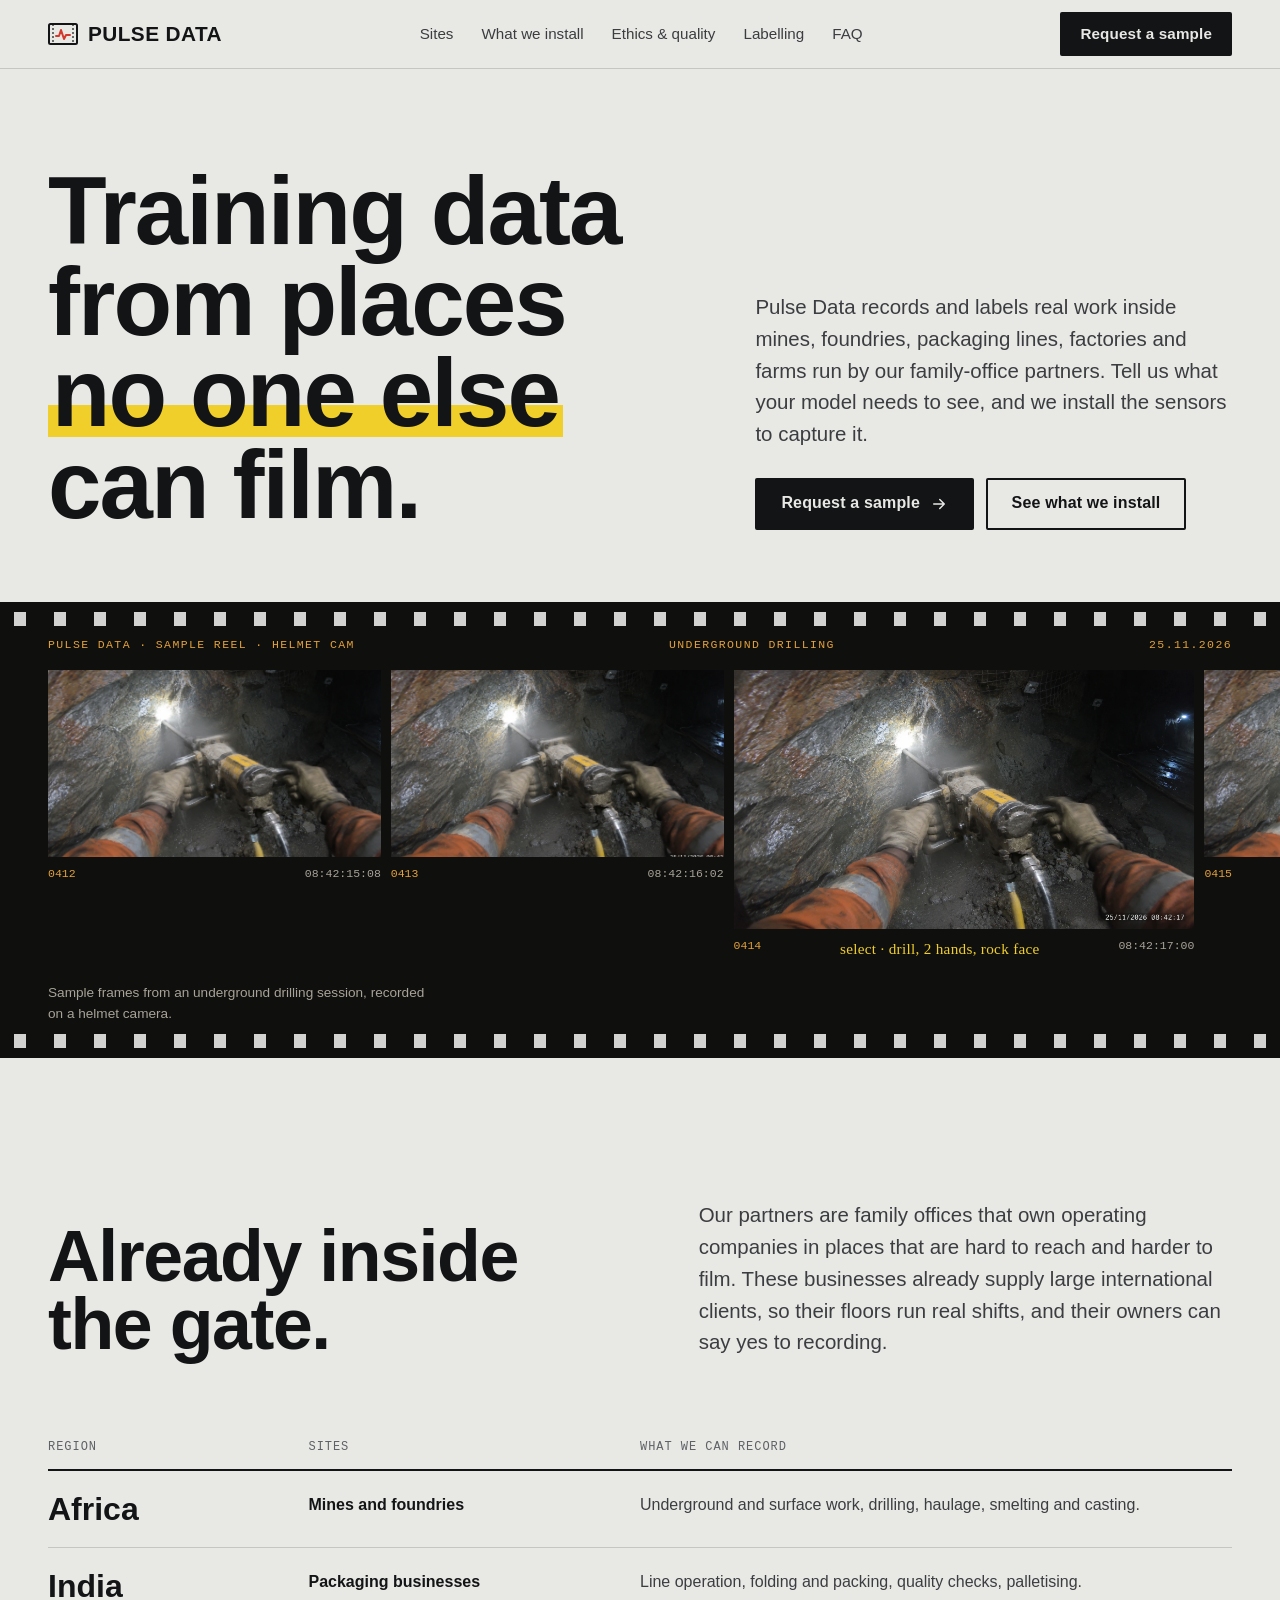
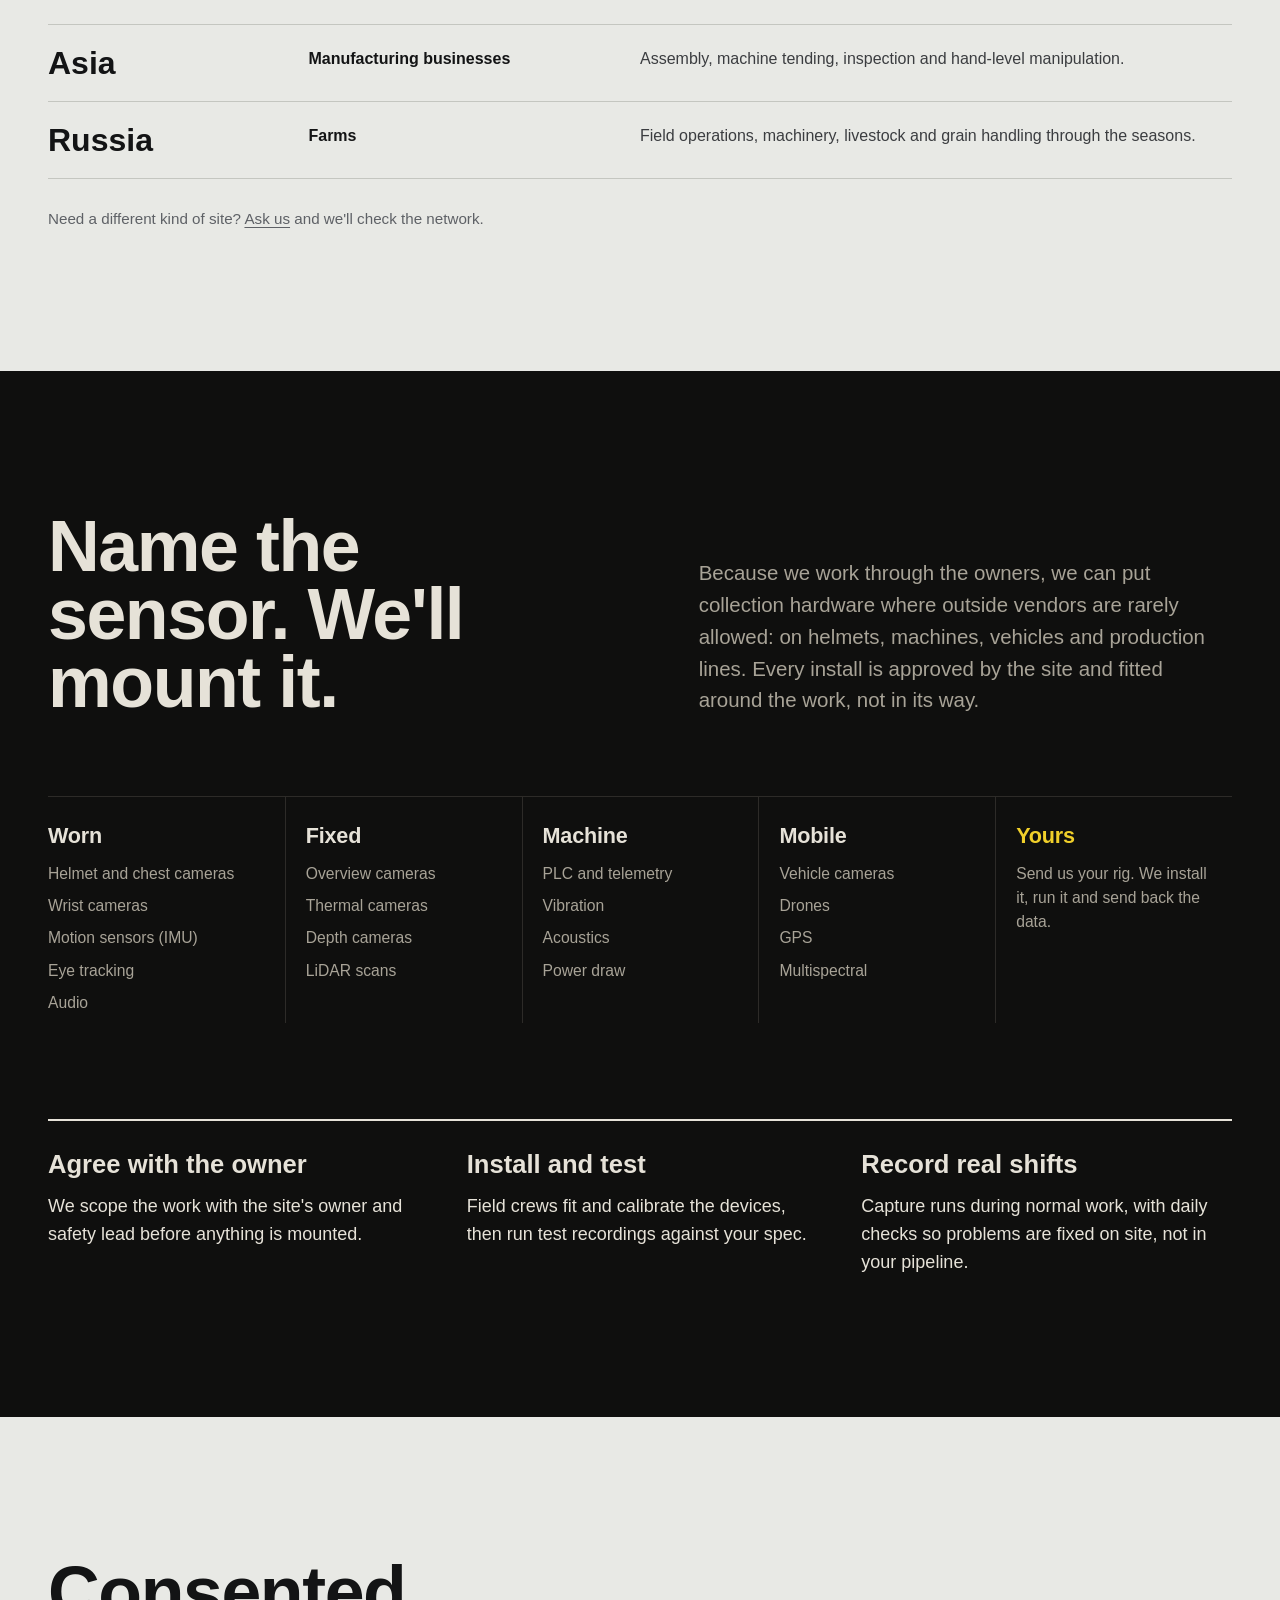
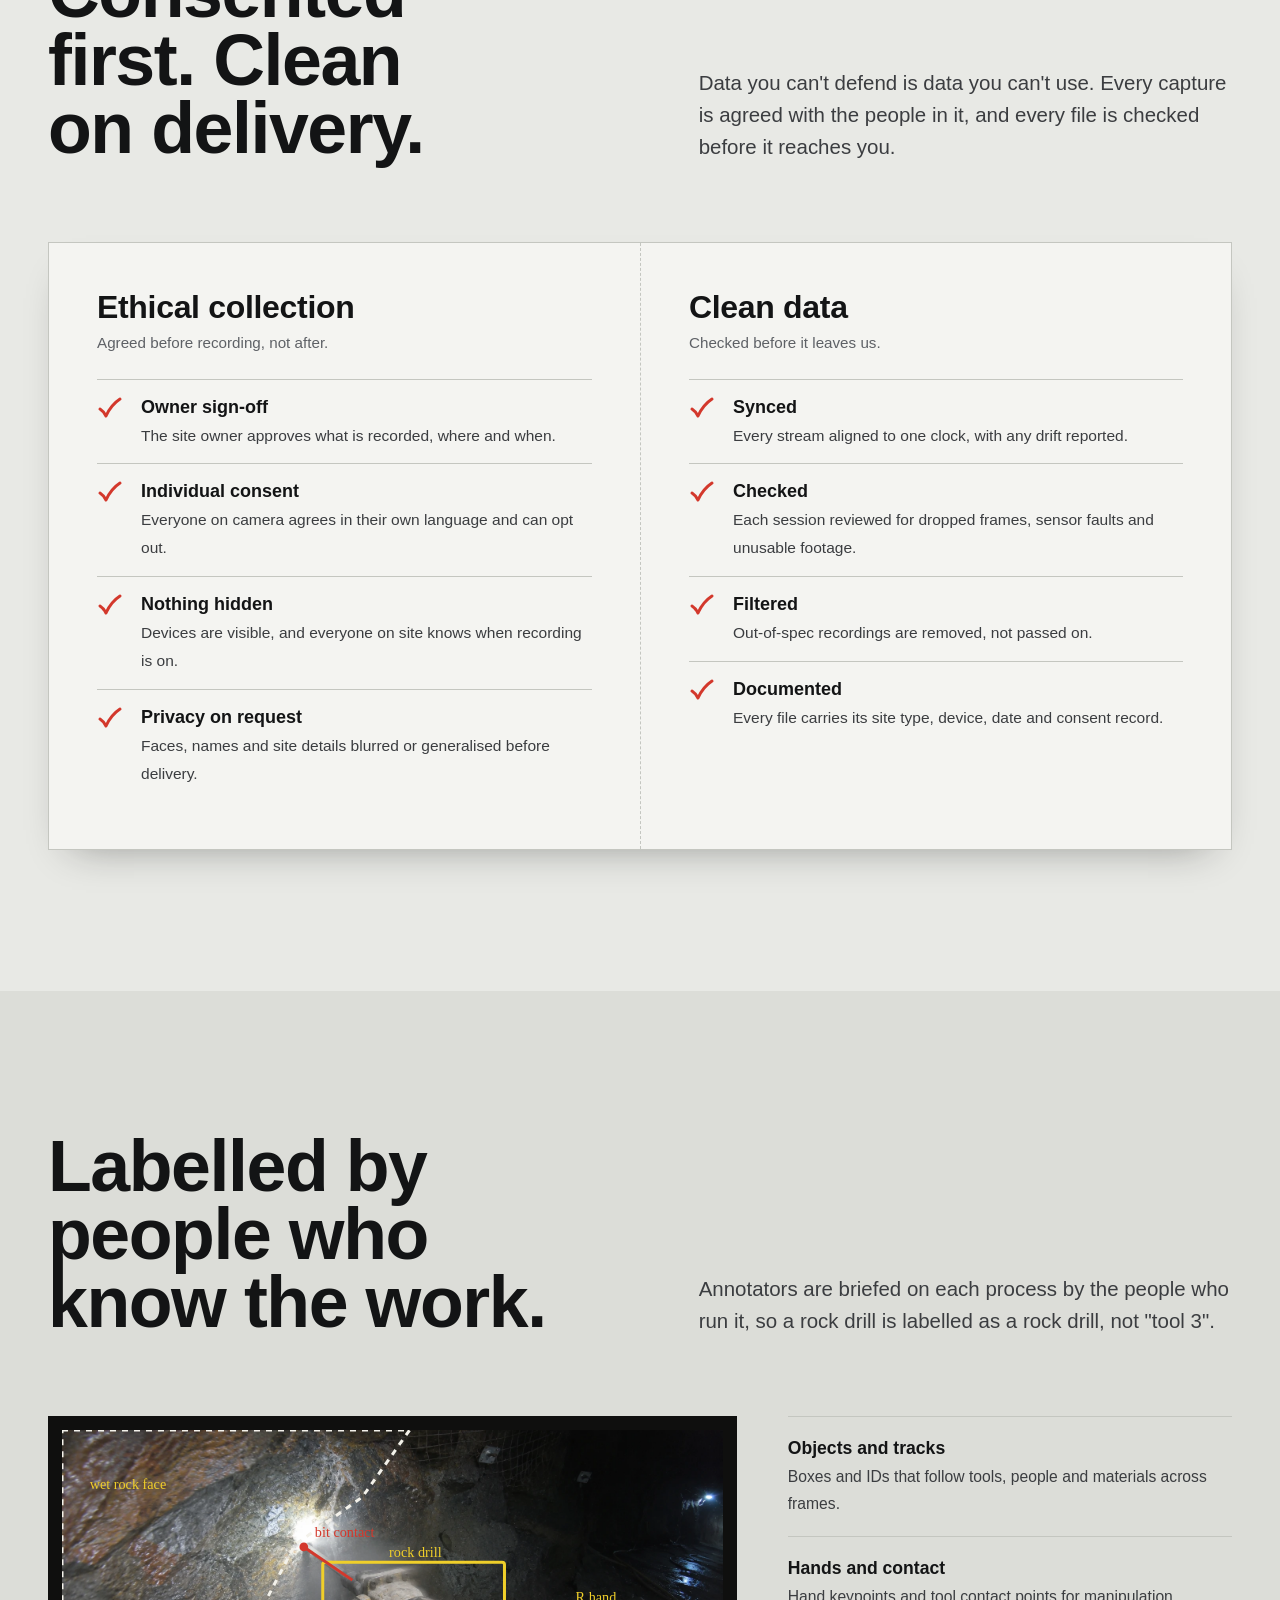
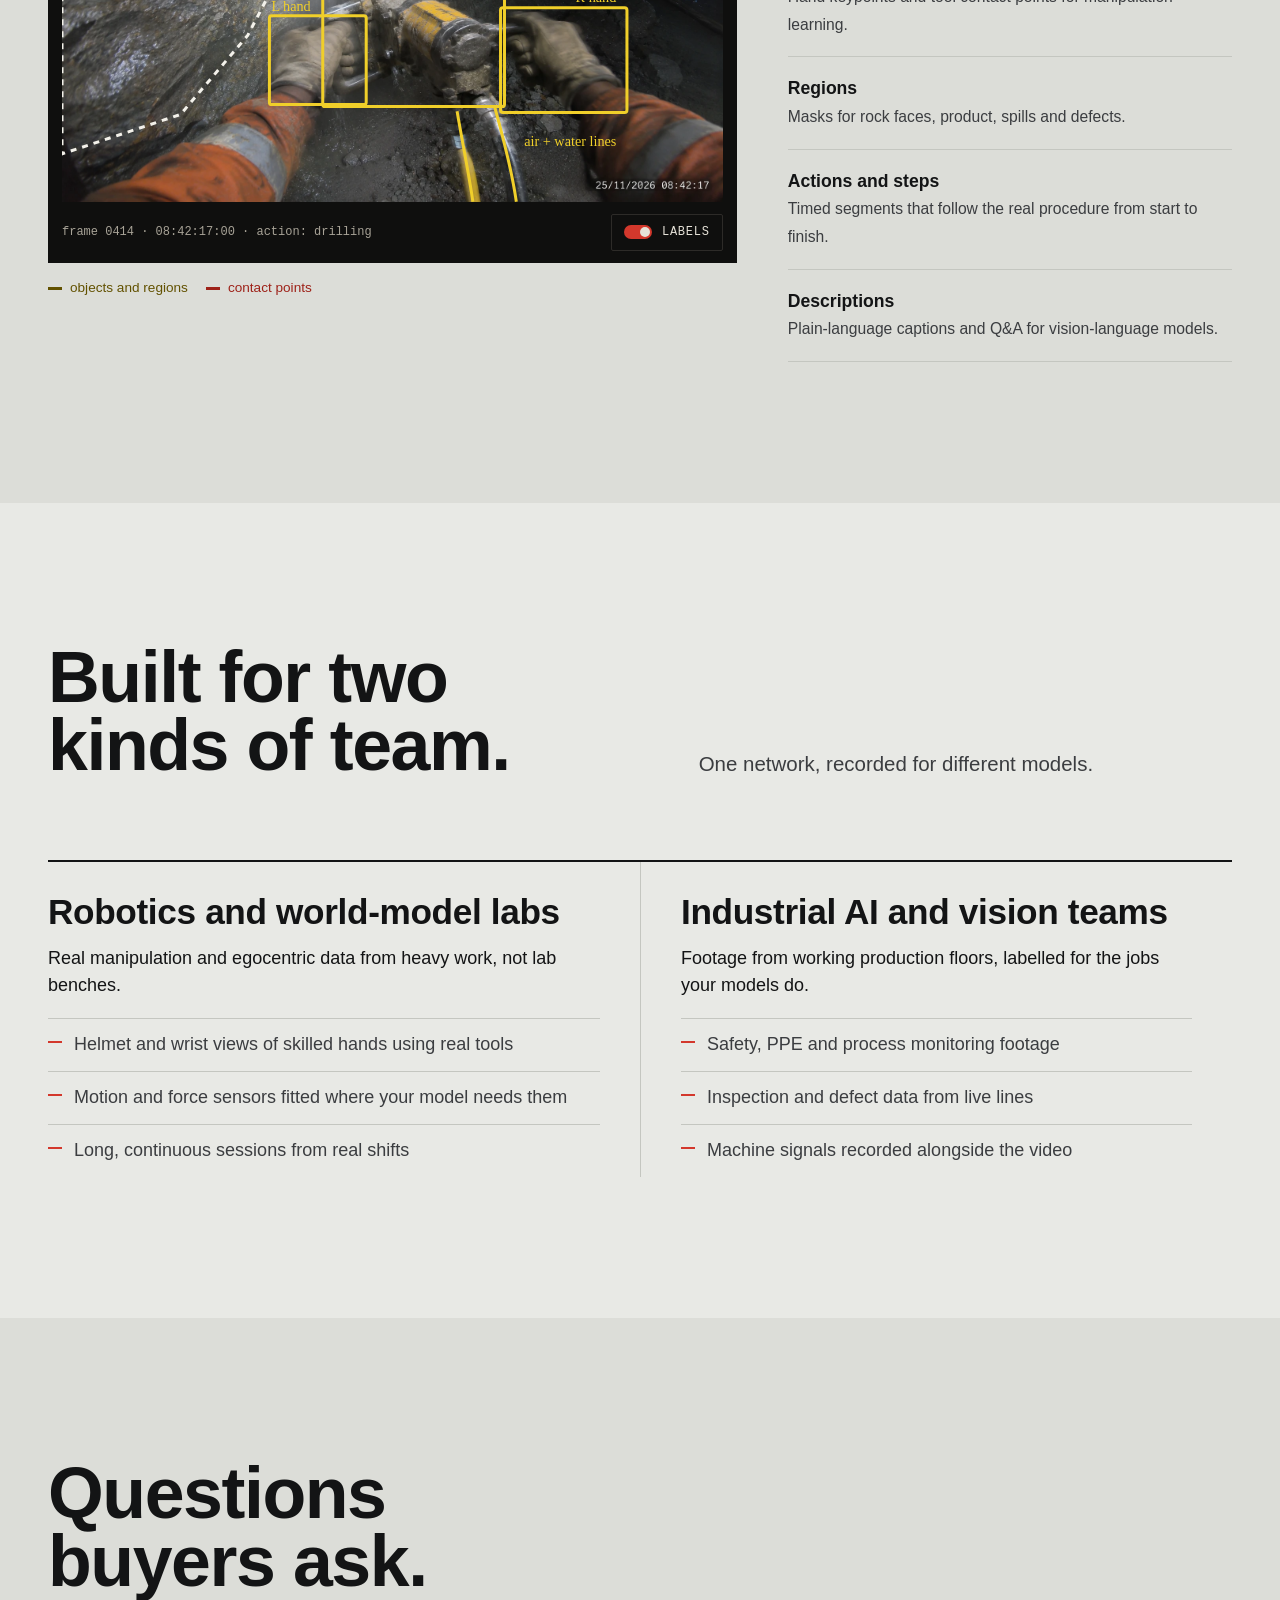
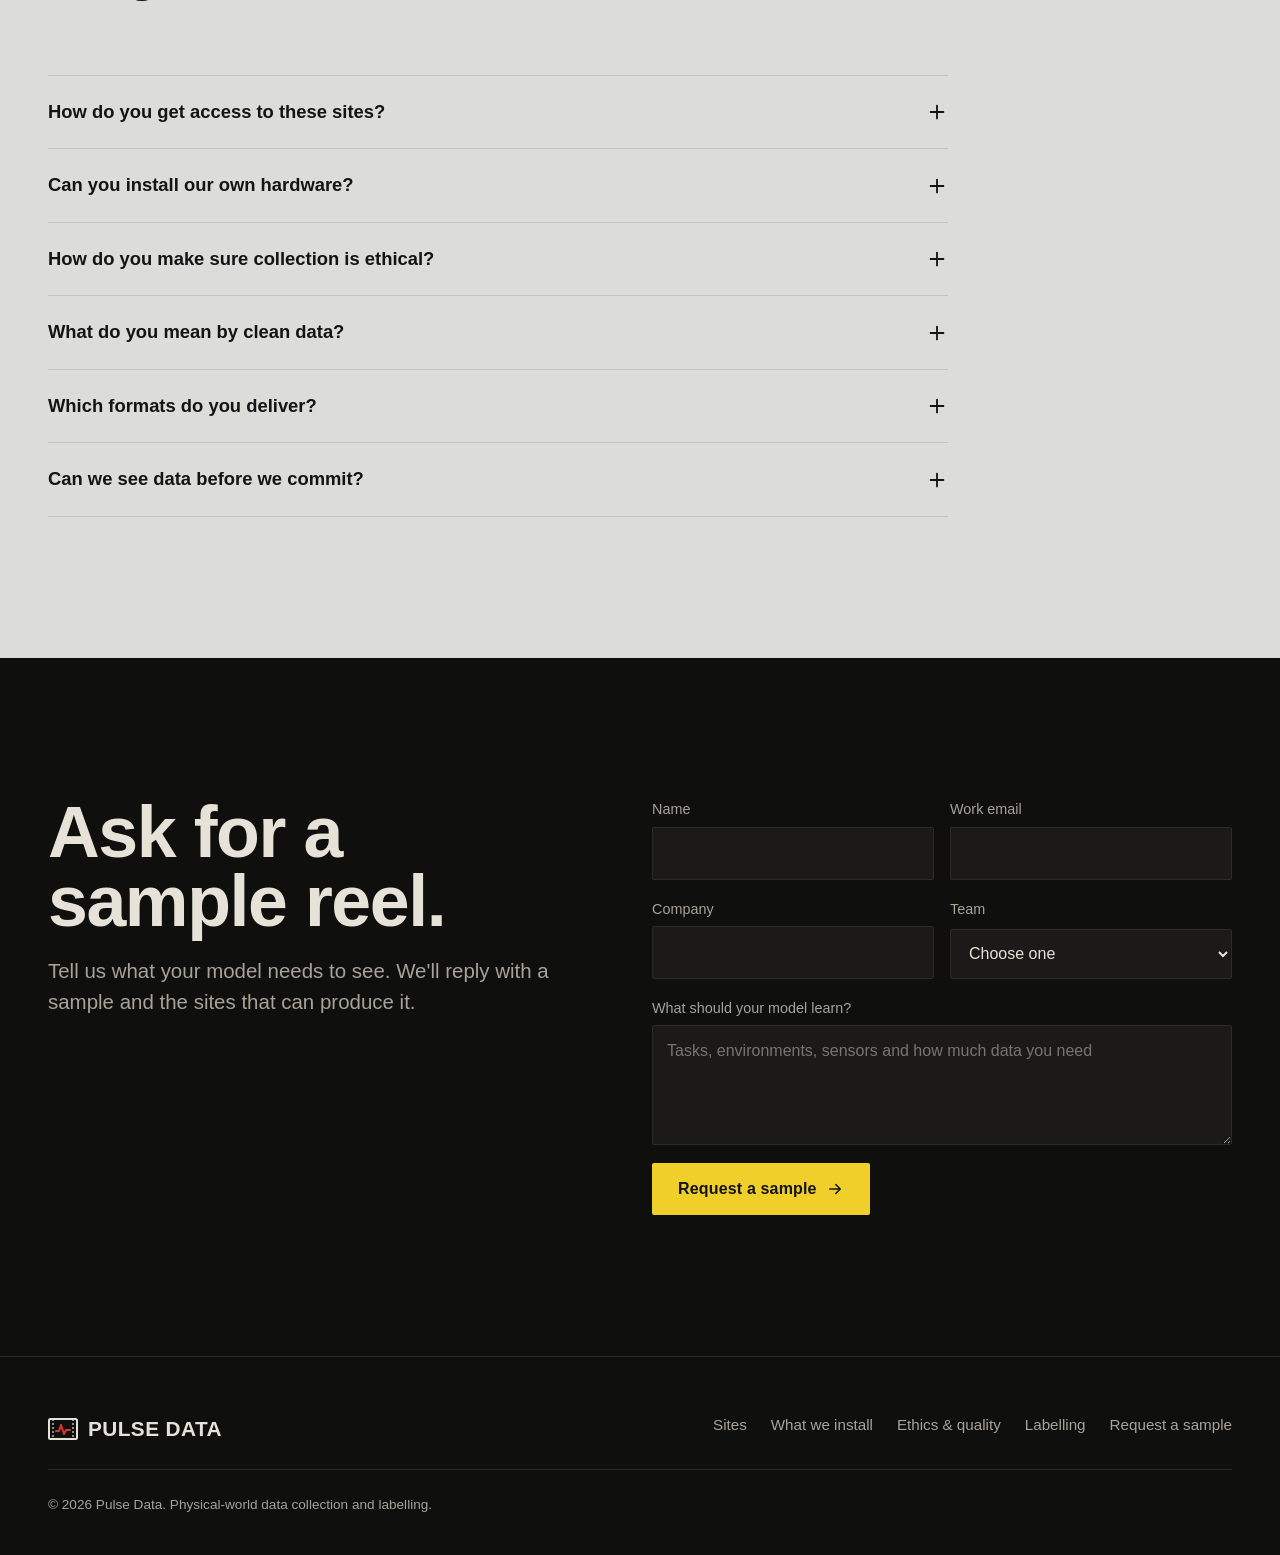
==== commit 9b4445f5: "Redesign landing page as a contact sheet and add design skills Rebuild the page in a photographic co" ====
--- a/index.html
+++ b/index.html
@@ -3,1097 +3,299 @@
 <head>
 <meta charset="utf-8">
 <meta name="viewport" content="width=device-width, initial-scale=1">
-<title>Pulse Data — Physical-world AI training data</title>
-<meta name="description" content="Pulse Data collects and labels real-world industrial data from mines, foundries, factories, packaging lines and farms that AI teams cannot reach on their own.">
+<meta http-equiv="Content-Security-Policy" content="default-src 'self'; script-src 'self'; style-src 'self' https://fonts.googleapis.com; font-src https://fonts.gstatic.com; img-src 'self' data:; connect-src 'self'; form-action 'self'; base-uri 'self'; object-src 'none'">
+<meta name="referrer" content="strict-origin-when-cross-origin">
+<title>Pulse Data | Physical-world AI training data</title>
+<meta name="description" content="Pulse Data records and labels real work inside mines, foundries, packaging lines, factories and farms, installing whatever sensors your model needs, ethically and cleanly.">
+<meta name="theme-color" content="#E8E9E5">
 <link rel="preconnect" href="https://fonts.googleapis.com">
 <link rel="preconnect" href="https://fonts.gstatic.com" crossorigin>
-<link href="https://fonts.googleapis.com/css2?family=Inter:wght@400;500;600;700;800&family=JetBrains+Mono:wght@400;500;600&display=swap" rel="stylesheet">
-<style>
-/* ------------------------------------------------------------------
-   Design tokens
-------------------------------------------------------------------- */
-:root{
-  --bg-0:#0B0B0C;      /* deepest */
-  --bg-1:#121212;      /* dark section */
-  --bg-2:#1A1A1A;      /* alt dark section */
-  --card:#1E1E1F;
-  --card-2:#242426;
-  --line:#2C2C2E;
-  --line-soft:#232325;
-  --light:#F5F5F3;     /* light section */
-  --light-card:#FFFFFF;
-  --light-line:#E2E4E7;
-  --ink:#141414;
-  --ink-2:#555555;
-  --ink-3:#8A8A8A;
-  --text:#F4F4F2;
-  --text-2:#B4B4B4;
-  --text-3:#7C7C7C;
-
-  --c1:#FF5A36;        /* molten */
-  --c2:#FFA31A;        /* ore gold */
-  --c3:#E6FF5C;        /* signal lime */
-  --accent:#FF8A1F;
-  --accent-ink:#1A0D00;
-  --ok:#3DDC97;
-  --grad:linear-gradient(90deg,var(--c1) 0%,var(--c2) 50%,var(--c3) 100%);
-
-  --r-sm:10px; --r:14px; --r-lg:20px; --pill:999px;
-  --max:1248px;
-  --sans:'Inter','Helvetica Neue',Helvetica,Arial,sans-serif;
-  --mono:'JetBrains Mono',ui-monospace,Menlo,monospace;
-}
-*{box-sizing:border-box;margin:0;padding:0}
-html{scroll-behavior:smooth;-webkit-text-size-adjust:100%}
-body{font-family:var(--sans);background:var(--bg-1);color:var(--text);line-height:1.5;-webkit-font-smoothing:antialiased;overflow-x:hidden}
-a{color:inherit;text-decoration:none}
-img,svg{display:block}
-button{font:inherit;color:inherit;background:none;border:0;cursor:pointer}
-.wrap{max-width:var(--max);margin:0 auto;padding:0 24px}
-.mono{font-family:var(--mono)}
-.grad-text{background:var(--grad);-webkit-background-clip:text;background-clip:text;color:transparent}
-
-/* ------------------------------------------------------------------
-   Buttons
-------------------------------------------------------------------- */
-.btn{display:inline-flex;align-items:center;gap:10px;height:52px;padding:0 26px;border-radius:var(--pill);font-weight:600;font-size:17px;letter-spacing:-.01em;transition:transform .15s ease,background .2s,box-shadow .2s,border-color .2s;white-space:nowrap}
-.btn:hover{transform:translateY(-1px)}
-.btn-primary{background:var(--accent);color:var(--accent-ink)}
-.btn-primary:hover{background:#FF9C40}
-.btn-ghost{border:1.5px solid rgba(255,255,255,.85);color:#fff}
-.btn-ghost:hover{background:rgba(255,255,255,.08)}
-.btn-dark{background:var(--ink);color:#fff}
-.btn-outline-dark{border:1.5px solid var(--ink);color:var(--ink)}
-.btn-sm{height:44px;padding:0 20px;font-size:15px}
-.btn-glow{position:relative;background:#1A0E05;color:#fff;border:1px solid rgba(255,163,26,.45);box-shadow:0 0 0 1px rgba(255,90,54,.15),0 0 36px 4px rgba(255,120,30,.35)}
-.btn-glow:hover{box-shadow:0 0 0 1px rgba(255,90,54,.3),0 0 52px 8px rgba(255,120,30,.45)}
-.arrow{width:16px;height:16px}
-
-/* ------------------------------------------------------------------
-   Floating pill nav (physicaldata style)
-------------------------------------------------------------------- */
-.nav{position:fixed;top:14px;left:0;right:0;z-index:50;pointer-events:none}
-.nav-inner{pointer-events:auto;max-width:var(--max);margin:0 auto;padding:0 24px}
-.nav-pill{display:flex;align-items:center;justify-content:space-between;gap:16px;height:64px;padding:0 8px 0 22px;border-radius:var(--pill);background:rgba(18,18,18,.72);border:1px solid rgba(255,255,255,.08);backdrop-filter:blur(18px) saturate(140%);-webkit-backdrop-filter:blur(18px) saturate(140%);transition:background .3s,box-shadow .3s}
-.nav.scrolled .nav-pill{background:rgba(28,28,30,.9);box-shadow:0 12px 40px rgba(0,0,0,.35)}
-.logo{display:flex;align-items:center;gap:10px;font-weight:600;letter-spacing:.04em;font-size:17px;white-space:nowrap}
-.logo svg{width:28px;height:28px}
-.nav-links{display:flex;gap:4px;padding:5px;border-radius:var(--pill);background:rgba(255,255,255,.04)}
-.nav-links a{font-size:14.5px;color:var(--text-2);padding:8px 14px;border-radius:var(--pill);transition:color .2s,background .2s}
-.nav-links a:hover{color:#fff;background:rgba(255,255,255,.06)}
-.nav-cta{display:flex;gap:8px}
-.burger{display:none;width:44px;height:44px;border-radius:50%;align-items:center;justify-content:center}
-.burger span{display:block;width:18px;height:1.5px;background:#fff;position:relative}
-.burger span::before,.burger span::after{content:"";position:absolute;left:0;width:18px;height:1.5px;background:#fff}
-.burger span::before{top:-6px}.burger span::after{top:6px}
-.mobile-menu{display:none}
-
-/* ------------------------------------------------------------------
-   Section scaffolding
-------------------------------------------------------------------- */
-section{position:relative}
-.sec{padding:128px 0}
-.sec-dark{background:var(--bg-1)}
-.sec-dark-2{background:var(--bg-2)}
-.sec-light{background:var(--light);color:var(--ink)}
-.eyebrow{display:flex;align-items:center;gap:14px;font-size:13px;font-weight:700;letter-spacing:.16em;text-transform:uppercase;color:var(--c2);margin-bottom:18px}
-.eyebrow::before{content:"";width:28px;height:3px;border-radius:2px;background:var(--grad)}
-.sec-light .eyebrow{color:var(--ink)}
-.h2{font-size:clamp(36px,5vw,60px);line-height:1.04;letter-spacing:-.035em;font-weight:700}
-.lead{font-size:18px;color:var(--text-2);max-width:540px}
-.sec-light .lead{color:var(--ink-2)}
-.sec-head{display:grid;grid-template-columns:1fr 1fr;gap:48px;align-items:end;margin-bottom:56px}
-
-/* reveal on scroll */
-.reveal{opacity:0;transform:translateY(18px);transition:opacity .7s ease,transform .7s ease}
-.reveal.in{opacity:1;transform:none}
-
-/* ------------------------------------------------------------------
-   Hero
-------------------------------------------------------------------- */
-.hero{min-height:100vh;display:flex;align-items:center;padding:140px 0 90px;background:var(--bg-0);overflow:hidden}
-.hero-bg{position:absolute;inset:0;pointer-events:none}
-.hero-bg .topo{position:absolute;inset:-10%;opacity:.22}
-.hero-bg::before{content:"";position:absolute;width:900px;height:900px;left:-260px;top:-200px;background:radial-gradient(closest-side,rgba(255,90,54,.18),transparent 70%)}
-.hero-bg::after{content:"";position:absolute;inset:0;background:linear-gradient(180deg,rgba(11,11,12,.2),rgba(11,11,12,.85) 85%,var(--bg-0))}
-.hero-grid{position:relative;z-index:2;display:grid;grid-template-columns:1.05fr 1fr;gap:56px;align-items:center}
-.hero h1 .grad-text{white-space:nowrap}
-.hero h1{font-size:clamp(40px,6.6vw,86px);line-height:.98;letter-spacing:-.045em;font-weight:800}
-.hero h1 .l2{display:block}
-.hero-sub{font-size:21px;color:#D8D8D6;max-width:560px;margin:28px 0 26px;letter-spacing:-.005em}
-.tag{display:inline-flex;align-items:center;gap:10px;padding:8px 14px;border:1px solid rgba(61,220,151,.55);background:rgba(61,220,151,.07);color:var(--ok);font-family:var(--mono);font-weight:600;font-size:13px;letter-spacing:.12em;text-transform:uppercase;border-radius:4px}
-.tag i{width:8px;height:8px;background:var(--ok);transform:rotate(45deg)}
-.hero-ctas{display:flex;gap:12px;margin-top:30px;flex-wrap:wrap}
-
-/* console card */
-.console{background:rgba(22,22,23,.86);border:1px solid var(--line);border-radius:var(--r-lg);overflow:hidden;backdrop-filter:blur(8px);box-shadow:0 30px 80px rgba(0,0,0,.45)}
-.console-top{display:flex;justify-content:space-between;align-items:center;gap:12px;padding:16px 20px;border-bottom:1px solid var(--line);font-family:var(--mono);font-size:12.5px;color:var(--text-3)}
-.console-top b{color:#fff;font-weight:600}
-.live{color:var(--ok);display:flex;align-items:center;gap:7px}
-.live::before{content:"";width:7px;height:7px;border-radius:50%;background:var(--ok);box-shadow:0 0 0 0 rgba(61,220,151,.6);animation:ping 1.8s infinite}
-@keyframes ping{0%{box-shadow:0 0 0 0 rgba(61,220,151,.55)}80%,100%{box-shadow:0 0 0 8px rgba(61,220,151,0)}}
-.streams{position:relative;padding:18px 20px 14px}
-.stream{display:grid;grid-template-columns:118px 1fr;align-items:center;gap:12px;height:34px;font-family:var(--mono);font-size:12.5px;color:#cfcfcf}
-.frames{height:20px;border-radius:3px;background:repeating-linear-gradient(90deg,#1f6a8a 0 22px,#103c50 22px 24px)}
-.frames.warm{background:repeating-linear-gradient(90deg,#9a4a1c 0 22px,#4a230d 22px 24px)}
-.wave{height:26px;border-radius:3px;background:rgba(61,220,151,.07);overflow:hidden}
-.wave svg{width:100%;height:100%}
-.labels-track{height:20px;border-radius:3px;background:#1b1b1c;position:relative;overflow:hidden}
-.labels-track span{position:absolute;top:3px;bottom:3px;border-radius:2px;font-size:9.5px;line-height:14px;padding:0 5px;color:#111;font-weight:600;white-space:nowrap;overflow:hidden}
-.playhead{position:absolute;top:12px;bottom:10px;left:calc(20px + 118px + 12px);width:2px;background:var(--c3);box-shadow:0 0 10px var(--c3);animation:play 9s linear infinite}
-@keyframes play{from{transform:translateX(0)}to{transform:translateX(var(--track,380px))}}
-.console-cells{display:grid;grid-template-columns:repeat(3,1fr);border-top:1px solid var(--line)}
-.console-cells div{padding:14px 20px;border-right:1px solid var(--line)}
-.console-cells div:last-child{border-right:0}
-.console-cells small{display:block;font-family:var(--mono);font-size:11.5px;color:var(--text-3)}
-.console-cells b{font-size:15px;font-weight:600}
-.console-foot{padding:12px 20px 16px;border-top:1px solid var(--line);font-size:12.5px;color:var(--text-3)}
-
-/* ------------------------------------------------------------------
-   Region marquee (Linear-style logo strip)
-------------------------------------------------------------------- */
-.strip{background:var(--bg-0);border-top:1px solid var(--line-soft);border-bottom:1px solid var(--line-soft);padding:26px 0;overflow:hidden}
-.strip-label{text-align:center;font-size:13px;color:var(--text-3);margin-bottom:18px;letter-spacing:.02em}
-.marquee{display:flex;width:max-content;animation:marq 48s linear infinite}
-.marquee:hover{animation-play-state:paused}
-.marquee span{display:flex;align-items:center;gap:12px;padding:0 34px;font-size:20px;font-weight:600;color:#6d6d6d;letter-spacing:-.01em;white-space:nowrap}
-.marquee span em{font-style:normal;font-family:var(--mono);font-size:11px;letter-spacing:.1em;color:#4b4b4b;border:1px solid #2f2f2f;padding:3px 6px;border-radius:4px}
-@keyframes marq{to{transform:translateX(-50%)}}
-.strip-mask{-webkit-mask-image:linear-gradient(90deg,transparent,#000 12%,#000 88%,transparent);mask-image:linear-gradient(90deg,transparent,#000 12%,#000 88%,transparent)}
-
-/* ------------------------------------------------------------------
-   Network / proof (light)
-------------------------------------------------------------------- */
-.proof-bar{display:flex;justify-content:space-between;align-items:center;padding-bottom:14px;border-bottom:2px solid var(--ink);margin-bottom:72px;font-size:14px;font-weight:600}
-.proof-bar .eyebrow{margin:0}
-.proof-grid{display:grid;grid-template-columns:1fr 1fr;gap:72px;align-items:start}
-.proof h2 .grad-text{display:inline}
-.proof .lead{margin-top:22px;font-size:21px;color:#3a3a3a}
-.ramp{margin-top:48px;border-top:2px solid var(--ink);padding-top:18px}
-.ramp-row{display:grid;grid-template-columns:120px 1fr 110px;align-items:center;gap:16px;height:33px;font-size:15px}
-.ramp-row b{text-align:right;font-weight:700}
-.bar{height:8px;border-radius:5px;background:#E3E3E0;overflow:hidden}
-.bar i{display:block;height:100%;border-radius:5px;background:var(--grad);width:0;transition:width 1.4s cubic-bezier(.2,.7,.2,1)}
-.ramp-foot{margin-top:16px;padding:16px 0;border-top:1px solid var(--light-line);border-bottom:1px solid var(--light-line);font-size:15px;color:var(--ink-2)}
-.legend{display:flex;gap:20px;margin-top:8px;flex-wrap:wrap}
-.legend span{display:flex;align-items:center;gap:8px}
-.legend span::before{content:"";width:8px;height:8px;border-radius:50%;background:var(--c)}
-
-/* roster panel */
-.roster{background:var(--ink);color:#fff;border-radius:var(--r-lg);overflow:hidden}
-.roster-head{display:flex;justify-content:space-between;padding:18px 22px;font-family:var(--mono);font-size:12px;color:#9a9a9a;border-bottom:1px solid #2a2a2a}
-.roster-row{display:grid;grid-template-columns:28px 1.3fr 1fr auto;gap:14px;align-items:center;padding:14px 22px;border-bottom:1px solid #222;font-size:14.5px;transition:background .2s}
-.roster-row:hover{background:#1c1c1c}
-.roster-row:last-child{border-bottom:0}
-.flag{width:28px;height:28px;border-radius:8px;display:grid;place-items:center;font-family:var(--mono);font-size:10.5px;font-weight:600;background:#262626;color:var(--c2)}
-.roster-row small{display:block;color:#8d8d8d;font-size:12.5px}
-.roster-row .pill{font-family:var(--mono);font-size:11px;padding:4px 8px;border-radius:5px;background:rgba(61,220,151,.1);color:var(--ok);white-space:nowrap}
-.roster-row .pill.amber{background:rgba(255,163,26,.12);color:var(--c2)}
-.stats{display:grid;grid-template-columns:1fr 1fr;gap:0 36px;margin-top:40px;border-top:2px solid var(--ink)}
-.stat{padding:22px 0 24px;border-bottom:1px solid var(--light-line)}
-.stat b{display:block;font-size:46px;letter-spacing:-.04em;font-weight:700;line-height:1.05}
-.stat span{color:var(--ink-2);font-size:16px}
-
-/* ------------------------------------------------------------------
-   Five questions cards
-------------------------------------------------------------------- */
-.qa-grid{display:grid;grid-template-columns:repeat(4,1fr);gap:16px}
-.qa{background:var(--card);border:1px solid var(--line);border-radius:var(--r-lg);padding:32px;display:flex;flex-direction:column;transition:border-color .25s,transform .25s}
-.qa:hover{border-color:#3a3a3c;transform:translateY(-3px)}
-.qa .k{font-family:var(--mono);font-size:12.5px;letter-spacing:.12em;color:var(--text-3);text-transform:uppercase}
-.qa h3{font-size:20px;line-height:1.25;letter-spacing:-.015em;font-weight:600;margin:8px 0 auto;padding-bottom:36px}
-.qa .big{font-size:50px;font-weight:700;letter-spacing:-.04em;line-height:1;padding-bottom:20px;border-bottom:1px solid var(--line);margin-bottom:20px}
-.qa p{color:var(--text-2);font-size:15.5px}
-.qa-stack{display:grid;gap:16px}
-.qa-stack .qa{padding:24px 28px}
-.qa-stack .qa h3{padding-bottom:16px}
-.qa-inline{display:flex;align-items:baseline;gap:12px;flex-wrap:wrap}
-.qa-inline .big{border:0;margin:0;padding:0;font-size:40px}
-.qa-inline p{font-size:14.5px;max-width:200px}
-
-/* ------------------------------------------------------------------
-   Capture kit (Classic vs Advanced)
-------------------------------------------------------------------- */
-.kit-grid{display:grid;grid-template-columns:1fr 1fr;gap:16px}
-.kit{border-radius:var(--r-lg);padding:30px;border:1px solid var(--line);background:var(--card)}
-.kit.core{border-color:rgba(255,138,31,.75);background:radial-gradient(120% 80% at 0% 0%,rgba(255,90,54,.16),transparent 60%),#17120F}
-.kit h3{font-size:28px;letter-spacing:-.025em;font-weight:700;margin-bottom:22px}
-.kit h3 small{font-size:14px;color:var(--text-3);font-weight:500;letter-spacing:0;margin-left:10px}
-.chips{display:grid;gap:10px}
-.kit.adv .chips{grid-template-columns:1fr 1fr}
-.chip{display:flex;align-items:center;gap:14px;padding:11px 14px;border-radius:12px;background:rgba(255,255,255,.035);border:1px solid var(--line);font-size:15.5px}
-.kit.core .chip{background:rgba(0,0,0,.28);border-color:transparent}
-.chip .ic{width:32px;height:32px;border-radius:9px;display:grid;place-items:center;flex:none;background:rgba(255,163,26,.12);color:var(--c2)}
-.kit.adv .chip .ic{background:rgba(255,255,255,.06);color:#e7e7e7}
-.chip .ic svg{width:18px;height:18px}
-.chip.dashed{border-style:dashed;border-color:rgba(255,163,26,.45);background:transparent}
-.chip small{color:var(--text-3);font-size:12.5px;margin-left:auto}
-
-/* ------------------------------------------------------------------
-   Labelling (Lemni-style centered, ruled grid)
-------------------------------------------------------------------- */
-.label-sec{background:#0E0E10;overflow:hidden}
-.label-sec .center{text-align:center;max-width:900px;margin:0 auto 64px}
-.two-tone{font-size:clamp(38px,5.6vw,72px);line-height:1.02;letter-spacing:-.05em;font-weight:500;color:#EDEBFF}
-.two-tone span{color:#6F6E7A}
-.label-sec .center p{color:#A9A8B4;font-size:19px;max-width:620px;margin:22px auto 32px}
-.ruled{display:grid;grid-template-columns:1.25fr 1fr;border-top:1px solid #24242A;border-bottom:1px solid #24242A}
-.ruled > div{padding:44px 40px}
-.ruled > div:first-child{border-right:1px solid #24242A}
-.ruled h3{font-size:26px;letter-spacing:-.03em;font-weight:500;line-height:1.2;margin-bottom:28px;color:#EDEBFF}
-.ruled h3 span{color:#6F6E7A}
-.frame{position:relative;aspect-ratio:16/10;border-radius:14px;overflow:hidden;border:1px solid #2a2a31;background:
-  radial-gradient(60% 50% at 30% 65%,rgba(255,120,40,.55),transparent 70%),
-  radial-gradient(40% 40% at 75% 30%,rgba(120,120,140,.25),transparent 70%),
-  linear-gradient(160deg,#2a2622,#141210 60%,#0d0c0b)}
-.frame::after{content:"";position:absolute;inset:0;background:repeating-linear-gradient(0deg,rgba(255,255,255,.025) 0 2px,transparent 2px 4px)}
-.bbox{position:absolute;border:2px solid var(--c);border-radius:4px;box-shadow:0 0 0 1px rgba(0,0,0,.3)}
-.bbox b{position:absolute;top:-22px;left:-2px;background:var(--c);color:#111;font-family:var(--mono);font-size:10.5px;font-weight:600;padding:2px 6px;border-radius:3px 3px 3px 0;white-space:nowrap}
-.poly{position:absolute;inset:0;width:100%;height:100%}
-.frame-hud{position:absolute;left:12px;bottom:12px;right:12px;display:flex;justify-content:space-between;font-family:var(--mono);font-size:11px;color:#ddd;z-index:2}
-.frame-hud span{background:rgba(0,0,0,.55);padding:4px 8px;border-radius:5px}
-.ltypes{display:grid;gap:12px}
-.ltype{display:grid;grid-template-columns:36px 1fr;gap:14px;padding:16px;border-radius:12px;border:1px solid #24242A;background:#131317}
-.ltype .ic{width:36px;height:36px;border-radius:10px;display:grid;place-items:center;background:#1E1D26;color:#CFCBFF}
-.ltype .ic svg{width:18px;height:18px}
-.ltype b{display:block;font-weight:600;font-size:15.5px;color:#EDEBFF}
-.ltype span{font-size:14px;color:#8F8E9B}
-.qa-bars{display:grid;grid-template-columns:repeat(3,1fr);border-bottom:1px solid #24242A}
-.qa-bars div{padding:34px 40px;border-right:1px solid #24242A}
-.qa-bars div:last-child{border-right:0}
-.qa-bars b{display:block;font-size:40px;font-weight:500;letter-spacing:-.04em;color:#EDEBFF}
-.qa-bars span{color:#8F8E9B;font-size:15px}
-
-/* ------------------------------------------------------------------
-   Industries bento (Linear-style)
-------------------------------------------------------------------- */
-.bento{display:grid;grid-template-columns:repeat(6,1fr);grid-auto-rows:minmax(240px,auto);gap:16px}
-.tile{position:relative;overflow:hidden;border-radius:var(--r-lg);background:var(--light-card);border:1px solid var(--light-line);padding:28px;display:flex;flex-direction:column;justify-content:flex-end;transition:transform .25s,box-shadow .25s}
-.tile:hover{transform:translateY(-3px);box-shadow:0 20px 40px rgba(0,0,0,.06)}
-.tile .where{position:absolute;top:24px;left:28px;font-family:var(--mono);font-size:12px;letter-spacing:.08em;color:var(--ink-3);text-transform:uppercase}
-.tile .art{position:absolute;top:0;right:0;width:62%;height:70%;opacity:.95}
-.tile h3{font-size:24px;letter-spacing:-.025em;font-weight:700;position:relative}
-.tile p{color:var(--ink-2);font-size:15.5px;margin-top:6px;max-width:420px;position:relative}
-.tile .tags{display:flex;gap:6px;flex-wrap:wrap;margin-top:14px;position:relative}
-.tile .tags span{font-size:12.5px;padding:4px 9px;border-radius:6px;background:#F1F1EE;color:#3d3d3d}
-.t-a{grid-column:span 3;grid-row:span 2;background:var(--ink);border-color:var(--ink);color:#fff}
-.t-a p{color:#bdbdbd}.t-a .tags span{background:#262626;color:#ddd}.t-a .where{color:#8a8a8a}
-.t-b{grid-column:span 3}
-.t-c{grid-column:span 3}
-.t-d{grid-column:span 2}
-.t-e{grid-column:span 2}
-.t-f{grid-column:span 2}
-
-/* ------------------------------------------------------------------
-   How it works
-------------------------------------------------------------------- */
-.steps{display:grid;grid-template-columns:repeat(4,1fr);gap:0;border-top:1px solid var(--line)}
-.step{padding:30px 28px 0 0;position:relative}
-.step::before{content:"";position:absolute;top:-1px;left:0;width:0;height:2px;background:var(--grad);transition:width 1s ease}
-.step.in::before{width:calc(100% - 28px)}
-.step .n{font-family:var(--mono);font-size:13px;color:var(--c2)}
-.step h3{font-size:22px;letter-spacing:-.02em;font-weight:600;margin:14px 0 10px}
-.step p{color:var(--text-2);font-size:15.5px}
-.step .meta{margin-top:18px;font-family:var(--mono);font-size:12px;color:var(--text-3)}
-
-/* ------------------------------------------------------------------
-   Market comparison (light)
-------------------------------------------------------------------- */
-.market{display:grid;grid-template-columns:.75fr 1.6fr;gap:16px}
-.market-hero{background:var(--ink);color:#fff;border-radius:var(--r-lg);padding:28px;display:flex;flex-direction:column}
-.market-hero .eyebrow{color:var(--ok);font-size:12.5px}
-.market-hero .eyebrow::before{display:none}
-.market-hero .huge{font-size:76px;font-weight:800;letter-spacing:-.05em;line-height:1}
-.market-hero p{color:#d0d0d0;margin-top:16px;font-size:16px}
-.market-hero .btn{margin-top:auto;align-self:flex-start}
-.market-hero hr{border:0;border-top:1px solid #333;margin:28px 0 22px}
-.mtable{background:#fff;border:1px solid var(--light-line);border-radius:var(--r-lg);padding:24px 26px}
-.mt-head,.mt-row{display:grid;grid-template-columns:1.15fr 1.4fr 110px;gap:18px;align-items:center}
-.mt-head{font-family:var(--mono);font-size:11.5px;letter-spacing:.1em;color:var(--ink-3);padding-bottom:12px;border-bottom:2px solid var(--ink)}
-.mt-head span:last-child,.mt-row .v{text-align:right}
-.mt-row{padding:14px 0;border-bottom:1px solid var(--light-line)}
-.mt-row small{display:block;font-family:var(--mono);font-size:11px;letter-spacing:.1em;color:var(--ink-3)}
-.mt-row b{font-weight:700;font-size:16px}
-.mt-row .s{display:block;font-size:13.5px;color:var(--ink-2)}
-.mt-row.us b,.mt-row.us .v,.mt-row.us small{color:#D9480F}
-.mt-row .v{font-weight:700;font-size:17px}
-.track{position:relative;height:30px;background:linear-gradient(90deg,transparent calc(25% - 1px),#ECECEC 25%,transparent calc(25% + 1px),transparent calc(50% - 1px),#ECECEC 50%,transparent calc(50% + 1px),transparent calc(75% - 1px),#ECECEC 75%,transparent calc(75% + 1px))}
-.track i{position:absolute;top:11px;height:8px;border-radius:5px;background:#C4C8CD}
-.mt-row.us .track i{background:var(--grad)}
-.mt-axis{display:grid;grid-template-columns:1.15fr 1.4fr 110px;gap:18px;padding-top:10px;font-size:12.5px;color:var(--ink-3)}
-.mt-axis div{display:flex;justify-content:space-between}
-.mt-note{font-size:12.5px;color:var(--ink-3);margin-top:12px}
-
-/* ------------------------------------------------------------------
-   Engagement / pricing
-------------------------------------------------------------------- */
-.price-grid{display:grid;grid-template-columns:1fr 1fr;gap:16px}
-.pcard{border-radius:var(--r-lg);padding:36px;border:1px solid var(--line);background:var(--card);display:flex;flex-direction:column}
-.pcard.custom{border-color:rgba(255,138,31,.75);background:radial-gradient(120% 70% at 100% 0%,rgba(255,90,54,.14),transparent 60%),#17120F}
-.pcard .k{font-size:13px;font-weight:700;letter-spacing:.14em;text-transform:uppercase;color:var(--ok)}
-.pcard.custom .k{color:var(--c2)}
-.pcard .amt{display:flex;align-items:baseline;gap:10px;margin:18px 0 10px}
-.pcard .amt b{font-size:70px;font-weight:800;letter-spacing:-.05em;line-height:1}
-.pcard .amt span{font-size:20px;color:var(--text-2)}
-.pcard .desc{color:var(--text-2);font-size:16px;padding-bottom:26px;border-bottom:1px solid var(--line)}
-.pcard h4{font-size:13px;letter-spacing:.14em;text-transform:uppercase;color:var(--text-3);margin:24px 0 14px;font-weight:700}
-.incl{display:grid;grid-template-columns:1fr 1fr;gap:12px 20px;font-size:15.5px}
-.incl li{list-style:none;display:flex;gap:12px;align-items:center}
-.incl li svg{width:18px;height:18px;color:var(--ok);flex:none}
-.zero{display:flex;align-items:center;gap:14px;margin-top:24px;padding:14px 18px;border-radius:12px;background:rgba(61,220,151,.08);border:1px solid rgba(61,220,151,.3);font-size:15.5px}
-.zero b{font-size:28px;font-weight:800;color:var(--ok);letter-spacing:-.03em}
-.pcard .btn{margin-top:32px;align-self:flex-start}
-.opts{display:grid;grid-template-columns:repeat(3,1fr);gap:10px}
-.opt{display:flex;align-items:center;gap:10px;padding:11px 12px;border-radius:11px;border:1px solid var(--line);background:rgba(255,255,255,.03);font-size:14px;cursor:pointer;user-select:none;transition:border-color .2s,background .2s}
-.opt .ic{width:28px;height:28px;border-radius:8px;display:grid;place-items:center;background:rgba(255,255,255,.06);flex:none}
-.opt .ic svg{width:16px;height:16px}
-.opt.on{border-color:var(--c2);background:rgba(255,163,26,.1)}
-.opt.on .ic{background:rgba(255,163,26,.2);color:var(--c2)}
-.opts-note{font-size:13.5px;color:var(--text-3);margin-top:14px}
-
-/* ------------------------------------------------------------------
-   FAQ
-------------------------------------------------------------------- */
-.faq-wrap{display:grid;grid-template-columns:.8fr 1.6fr;gap:64px}
-.faq-side{position:sticky;top:120px;align-self:start}
-.faq-tabs{display:grid;gap:4px;margin-top:32px}
-.faq-tabs button{display:flex;justify-content:space-between;text-align:left;padding:12px 16px;border-radius:10px;font-size:16px;color:var(--text-2);transition:background .2s,color .2s}
-.faq-tabs button small{font-family:var(--mono);font-size:12px;color:var(--text-3)}
-.faq-tabs button.on,.faq-tabs button:hover{background:var(--card);color:#fff}
-.faq-group{display:none}
-.faq-group.on{display:block}
-.faq-item{border-bottom:1px solid var(--line)}
-.faq-item summary{list-style:none;cursor:pointer;display:flex;justify-content:space-between;align-items:center;gap:24px;padding:24px 0;font-size:19px;font-weight:600;letter-spacing:-.01em}
-.faq-item summary::-webkit-details-marker{display:none}
-.faq-item summary i{width:30px;height:30px;border-radius:50%;border:1px solid var(--line);flex:none;position:relative;transition:transform .25s,background .25s}
-.faq-item summary i::before,.faq-item summary i::after{content:"";position:absolute;left:50%;top:50%;width:11px;height:1.5px;background:#fff;transform:translate(-50%,-50%)}
-.faq-item summary i::after{transform:translate(-50%,-50%) rotate(90deg);transition:transform .25s}
-.faq-item[open] summary i{background:var(--accent);border-color:var(--accent)}
-.faq-item[open] summary i::before,.faq-item[open] summary i::after{background:#111}
-.faq-item[open] summary i::after{transform:translate(-50%,-50%) rotate(0)}
-.faq-item p{color:var(--text-2);font-size:16.5px;padding:0 60px 26px 0;max-width:760px}
-
-/* ------------------------------------------------------------------
-   CTA band + footer
-------------------------------------------------------------------- */
-.cta-band{background:var(--grad);color:var(--ink);padding:120px 0}
-.cta-band h2{font-size:clamp(40px,6.4vw,84px);line-height:1;letter-spacing:-.05em;font-weight:800;max-width:960px}
-.cta-band .row{display:flex;gap:12px;margin-top:40px;flex-wrap:wrap}
-.footer{background:var(--bg-1);padding:80px 0 40px;color:var(--text-2)}
-.foot-grid{display:grid;grid-template-columns:1.6fr 1fr 1fr 1fr;gap:40px}
-.footer .logo{color:#fff;margin-bottom:20px}
-.footer p{max-width:320px;font-size:16px}
-.footer h5{font-family:var(--mono);font-size:12.5px;letter-spacing:.12em;color:var(--text-3);font-weight:500;margin-bottom:20px;text-transform:uppercase}
-.footer ul{list-style:none;display:grid;gap:10px}
-.footer ul a{color:#E6E6E4;font-size:16px}
-.footer ul a:hover{color:var(--c2)}
-.social{display:flex;gap:10px;margin-top:26px}
-.social a{width:44px;height:44px;border-radius:50%;border:1px solid var(--line);display:grid;place-items:center}
-.social svg{width:17px;height:17px}
-.foot-bottom{display:flex;justify-content:space-between;gap:24px;flex-wrap:wrap;margin-top:64px;padding-top:28px;border-top:1px solid var(--line);font-size:14px;color:var(--text-3)}
-.foot-bottom nav{display:flex;gap:22px}
-
-/* floating sample toast */
-.toast{position:fixed;right:24px;bottom:24px;z-index:40;display:flex;align-items:center;gap:12px;padding:12px 14px 12px 12px;border-radius:14px;background:#1C1C1D;border:1px solid #333;box-shadow:0 20px 50px rgba(0,0,0,.45);transform:translateY(140%);transition:transform .5s cubic-bezier(.2,.8,.2,1)}
-.toast.show{transform:none}
-.toast .play{width:30px;height:30px;border-radius:50%;background:var(--grad);display:grid;place-items:center}
-.toast .play svg{width:11px;height:11px;color:#111}
-.toast a{font-weight:600;font-size:15.5px;display:flex;align-items:center;gap:8px}
-.toast a svg{color:var(--c3);width:15px;height:15px}
-.toast .x{width:28px;height:28px;color:#999;font-size:18px;margin-left:10px}
-
-/* modal */
-.modal{position:fixed;inset:0;z-index:100;display:none;align-items:center;justify-content:center;padding:20px;background:rgba(0,0,0,.6);backdrop-filter:blur(6px)}
-.modal.open{display:flex}
-.modal-box{width:100%;max-width:620px;max-height:calc(100vh - 40px);overflow:auto;background:#161617;border:1px solid var(--line);border-radius:var(--r-lg);padding:34px}
-.modal-box h3{font-size:30px;letter-spacing:-.03em;font-weight:700}
-.modal-box > p{color:var(--text-2);margin:8px 0 24px}
-.form{display:grid;grid-template-columns:1fr 1fr;gap:14px}
-.form label{display:grid;gap:6px;font-size:13.5px;color:var(--text-2)}
-.form .full{grid-column:1/-1}
-.form input,.form select,.form textarea{font:inherit;font-size:15px;color:#fff;background:#0F0F10;border:1px solid var(--line);border-radius:10px;padding:12px 14px;outline:none;transition:border-color .2s}
-.form input:focus,.form select:focus,.form textarea:focus{border-color:var(--c2)}
-.form textarea{min-height:96px;resize:vertical}
-.modal-x{float:right;width:36px;height:36px;border-radius:50%;border:1px solid var(--line);font-size:18px;color:#aaa}
-.thanks{display:none;text-align:center;padding:30px 0}
-.thanks b{display:block;font-size:26px;margin-bottom:8px}
-
-/* ------------------------------------------------------------------
-   Responsive
-------------------------------------------------------------------- */
-@media (max-width:1100px){
-  .nav-links{display:none}
-  .qa-grid{grid-template-columns:1fr 1fr}
-  .market{grid-template-columns:1fr}
-}
-@media (max-width:900px){
-  .sec{padding:88px 0}
-  .hero{padding-top:120px}
-  .hero-grid,.proof-grid,.kit-grid,.price-grid,.sec-head,.ruled,.faq-wrap{grid-template-columns:1fr}
-  .sec-head{gap:20px}
-  .ruled > div:first-child{border-right:0;border-bottom:1px solid #24242A}
-  .bento{grid-template-columns:1fr 1fr}
-  .t-a,.t-b,.t-c{grid-column:span 2}
-  .t-d,.t-e,.t-f{grid-column:span 1}
-  .t-a{grid-row:auto;min-height:380px}
-  .steps{grid-template-columns:1fr 1fr;gap:32px 0}
-  .foot-grid{grid-template-columns:1fr 1fr}
-  .faq-side{position:static}
-  .nav-cta .btn-ghost{display:none}
-  .burger{display:flex}
-  .mobile-menu.open{display:grid;gap:4px;margin-top:8px;padding:12px;border-radius:20px;background:rgba(22,22,23,.97);border:1px solid var(--line)}
-  .mobile-menu a{padding:12px 14px;border-radius:10px;font-size:17px}
-  .mobile-menu a:hover{background:#222}
-}
-@media (max-width:640px){
-  .wrap,.nav-inner{padding:0 16px}
-  .nav-pill{height:58px;padding-left:16px}
-  .logo{font-size:15px;gap:8px}
-  .logo svg{width:24px;height:24px}
-  .nav-cta .btn-primary{height:42px;padding:0 16px;font-size:14.5px}
-  .hero-sub{font-size:18px}
-  .qa-grid,.bento,.steps,.qa-bars,.incl,.kit.adv .chips,.form{grid-template-columns:1fr}
-  .t-a,.t-b,.t-c,.t-d,.t-e,.t-f{grid-column:auto}
-  .opts{grid-template-columns:1fr 1fr}
-  .qa-bars div{border-right:0;border-bottom:1px solid #24242A;padding:26px 20px}
-  .ruled > div{padding:32px 20px}
-  .stream{grid-template-columns:92px 1fr;font-size:11px}
-  .playhead{left:calc(20px + 92px + 12px)}
-  .console-cells{grid-template-columns:1fr}
-  .console-cells div{border-right:0;border-bottom:1px solid var(--line)}
-  .mt-head,.mt-row,.mt-axis{grid-template-columns:1fr 84px}
-  .mt-head span:nth-child(2),.mt-row .track,.mt-axis div{display:none}
-  .roster-row{grid-template-columns:28px 1fr auto}
-  .roster-row > div:nth-child(3){display:none}
-  .stat b{font-size:36px}
-  .pcard,.kit,.qa{padding:24px}
-  .pcard .amt b{font-size:56px}
-  .faq-item p{padding-right:0}
-  .toast{left:16px;right:16px;bottom:16px}
-  .foot-grid{grid-template-columns:1fr}
-  .proof-bar span:last-child{display:none}
-}
-@media (prefers-reduced-motion:reduce){
-  *{animation:none!important;transition:none!important}
-  .reveal{opacity:1;transform:none}
-}
-</style>
+<link rel="stylesheet" href="https://fonts.googleapis.com/css2?family=Archivo:wdth,wght@62..125,400..800&family=JetBrains+Mono:wght@400;500&family=Permanent+Marker&display=swap">
+<link rel="stylesheet" href="styles.css">
+<link rel="preload" as="image" href="assets/mine-drill.webp">
+<script src="main.js" defer></script>
 </head>
 <body>
-
-<!-- Icon sprite -->
-<svg width="0" height="0" style="position:absolute" aria-hidden="true">
-  <defs>
-    <linearGradient id="g" x1="0" x2="1"><stop offset="0" stop-color="#FF5A36"/><stop offset=".5" stop-color="#FFA31A"/><stop offset="1" stop-color="#E6FF5C"/></linearGradient>
-  </defs>
-  <symbol id="i-eye" viewBox="0 0 24 24" fill="none" stroke="currentColor" stroke-width="1.8" stroke-linecap="round" stroke-linejoin="round"><path d="M2 12s3.5-7 10-7 10 7 10 7-3.5 7-10 7S2 12 2 12z"/><circle cx="12" cy="12" r="3"/></symbol>
-  <symbol id="i-cam" viewBox="0 0 24 24" fill="none" stroke="currentColor" stroke-width="1.8" stroke-linecap="round" stroke-linejoin="round"><rect x="2" y="6" width="14" height="12" rx="2"/><path d="m16 10 6-3v10l-6-3"/></symbol>
-  <symbol id="i-helmet" viewBox="0 0 24 24" fill="none" stroke="currentColor" stroke-width="1.8" stroke-linecap="round" stroke-linejoin="round"><path d="M3 17h18M5 17v-3a7 7 0 0 1 14 0v3M10 7V5h4v2"/></symbol>
-  <symbol id="i-shield" viewBox="0 0 24 24" fill="none" stroke="currentColor" stroke-width="1.8" stroke-linecap="round" stroke-linejoin="round"><path d="M12 3 4 6v6c0 5 3.5 8 8 9 4.5-1 8-4 8-9V6l-8-3z"/><path d="m9 12 2 2 4-4"/></symbol>
-  <symbol id="i-thermo" viewBox="0 0 24 24" fill="none" stroke="currentColor" stroke-width="1.8" stroke-linecap="round" stroke-linejoin="round"><path d="M14 14.8V4a2 2 0 0 0-4 0v10.8a4 4 0 1 0 4 0z"/></symbol>
-  <symbol id="i-wave" viewBox="0 0 24 24" fill="none" stroke="currentColor" stroke-width="1.8" stroke-linecap="round" stroke-linejoin="round"><path d="M2 12h3l3-8 4 16 3-8h7"/></symbol>
-  <symbol id="i-lidar" viewBox="0 0 24 24" fill="none" stroke="currentColor" stroke-width="1.8" stroke-linecap="round" stroke-linejoin="round"><circle cx="12" cy="12" r="2"/><path d="M12 2a10 10 0 0 1 10 10M12 6a6 6 0 0 1 6 6M2 12a10 10 0 0 0 10 10"/></symbol>
-  <symbol id="i-drone" viewBox="0 0 24 24" fill="none" stroke="currentColor" stroke-width="1.8" stroke-linecap="round" stroke-linejoin="round"><circle cx="5" cy="5" r="2.5"/><circle cx="19" cy="5" r="2.5"/><circle cx="5" cy="19" r="2.5"/><circle cx="19" cy="19" r="2.5"/><rect x="9" y="9" width="6" height="6" rx="1"/><path d="m7 7 2 2m8-2-2 2m-8 8 2-2m8 2-2-2"/></symbol>
-  <symbol id="i-mic" viewBox="0 0 24 24" fill="none" stroke="currentColor" stroke-width="1.8" stroke-linecap="round" stroke-linejoin="round"><rect x="9" y="2" width="6" height="12" rx="3"/><path d="M5 11a7 7 0 0 0 14 0M12 18v4"/></symbol>
-  <symbol id="i-plc" viewBox="0 0 24 24" fill="none" stroke="currentColor" stroke-width="1.8" stroke-linecap="round" stroke-linejoin="round"><rect x="3" y="4" width="18" height="16" rx="2"/><path d="M7 8h2M7 12h2M7 16h2M13 8h4M13 12h4M13 16h4"/></symbol>
-  <symbol id="i-hand" viewBox="0 0 24 24" fill="none" stroke="currentColor" stroke-width="1.8" stroke-linecap="round" stroke-linejoin="round"><path d="M18 11V6a2 2 0 0 0-4 0M14 10V4a2 2 0 0 0-4 0v2M10 10.5V6a2 2 0 0 0-4 0v8a8 8 0 0 0 16 0v-2a2 2 0 0 0-4 0"/></symbol>
-  <symbol id="i-spectral" viewBox="0 0 24 24" fill="none" stroke="currentColor" stroke-width="1.8" stroke-linecap="round" stroke-linejoin="round"><path d="M3 20 12 4l9 16H3z"/><path d="M8 20l4-7 4 7"/></symbol>
-  <symbol id="i-plus" viewBox="0 0 24 24" fill="none" stroke="currentColor" stroke-width="1.8" stroke-linecap="round"><path d="M12 5v14M5 12h14"/></symbol>
-  <symbol id="i-check" viewBox="0 0 24 24" fill="none" stroke="currentColor" stroke-width="2.2" stroke-linecap="round" stroke-linejoin="round"><path d="m5 12 5 5 9-10"/></symbol>
-  <symbol id="i-arrow" viewBox="0 0 24 24" fill="none" stroke="currentColor" stroke-width="2.2" stroke-linecap="round" stroke-linejoin="round"><path d="M5 12h14M13 6l6 6-6 6"/></symbol>
-  <symbol id="i-box" viewBox="0 0 24 24" fill="none" stroke="currentColor" stroke-width="1.8" stroke-linecap="round" stroke-linejoin="round"><rect x="4" y="4" width="16" height="16" rx="2" stroke-dasharray="3 3"/><path d="M4 9h5V4"/></symbol>
-  <symbol id="i-seg" viewBox="0 0 24 24" fill="none" stroke="currentColor" stroke-width="1.8" stroke-linecap="round" stroke-linejoin="round"><path d="M4 18 8 5l7 3 5 9-9 3z"/></symbol>
-  <symbol id="i-time" viewBox="0 0 24 24" fill="none" stroke="currentColor" stroke-width="1.8" stroke-linecap="round" stroke-linejoin="round"><path d="M3 6h7M3 12h12M3 18h5M14 6h7M18 12h3M11 18h10"/></symbol>
-  <symbol id="i-doc" viewBox="0 0 24 24" fill="none" stroke="currentColor" stroke-width="1.8" stroke-linecap="round" stroke-linejoin="round"><path d="M14 3H6a2 2 0 0 0-2 2v14a2 2 0 0 0 2 2h12a2 2 0 0 0 2-2V9z"/><path d="M14 3v6h6M8 13h8M8 17h5"/></symbol>
-  <symbol id="i-play" viewBox="0 0 24 24" fill="currentColor"><path d="M7 4v16l13-8z"/></symbol>
-  <symbol id="i-in" viewBox="0 0 24 24" fill="currentColor"><path d="M4.98 3.5a2.5 2.5 0 1 1 0 5 2.5 2.5 0 0 1 0-5zM3 9h4v12H3zM9 9h3.8v1.7h.05c.53-1 1.83-2.05 3.77-2.05C20.6 8.65 21 11.2 21 14.5V21h-4v-5.7c0-1.36-.03-3.1-1.9-3.1-1.9 0-2.2 1.48-2.2 3v5.8H9z"/></symbol>
-  <symbol id="i-x" viewBox="0 0 24 24" fill="currentColor"><path d="M17.8 3h3.1l-6.8 7.7L22 21h-6.2l-4.9-6.3L5.3 21H2.2l7.3-8.3L2 3h6.4l4.4 5.8zm-1.1 16.2h1.7L7.4 4.7H5.6z"/></symbol>
-  <symbol id="logo" viewBox="0 0 32 32" fill="none"><circle cx="16" cy="16" r="14" stroke="url(#g)" stroke-width="2"/><path d="M5 16h5l3-7 6 14 3-7h5" stroke="#fff" stroke-width="2.2" stroke-linecap="round" stroke-linejoin="round"/></symbol>
+<a class="skip" href="#main">Skip to content</a>
+
+<svg width="0" height="0" class="sr-only" aria-hidden="true">
+  <symbol id="i-arrow" viewBox="0 0 24 24" fill="none" stroke="currentColor" stroke-width="2" stroke-linecap="round" stroke-linejoin="round"><path d="M5 12h14M13 6l6 6-6 6"/></symbol>
+  <symbol id="i-plus" viewBox="0 0 24 24" fill="none" stroke="currentColor" stroke-width="2" stroke-linecap="round"><path d="M12 5v14M5 12h14"/></symbol>
+  <symbol id="i-tick" viewBox="0 0 26 26" fill="none" stroke="currentColor" stroke-width="3" stroke-linecap="round" stroke-linejoin="round"><path d="M3 14c2.5 1.6 4.6 4 6 7 3.4-7.6 8.2-13.2 14-17"/></symbol>
+  <symbol id="logo" viewBox="0 0 30 22" fill="none"><rect x="1" y="1" width="28" height="20" rx="1.5" stroke="currentColor" stroke-width="2"/><path d="M5 1v20M25 1v20" stroke="currentColor" stroke-width="1.2" stroke-dasharray="2 2"/><path d="M8 13h3l2-6 3 9 2-4h4" stroke="#D3382C" stroke-width="2" stroke-linecap="round" stroke-linejoin="round"/></symbol>
 </svg>
 
-<!-- ============================ NAV ============================ -->
-<header class="nav" id="nav">
-  <div class="nav-inner">
-    <div class="nav-pill">
-      <a href="#top" class="logo" aria-label="Pulse Data home"><svg><use href="#logo"/></svg>PULSE DATA</a>
-      <nav class="nav-links" aria-label="Primary">
-        <a href="#network">Network</a>
-        <a href="#capture">What we capture</a>
-        <a href="#labelling">Labelling</a>
-        <a href="#industries">Industries</a>
-        <a href="#pricing">Pricing</a>
-        <a href="#faq">FAQ</a>
-      </nav>
-      <div class="nav-cta">
-        <a href="#" class="btn btn-ghost btn-sm" data-open="sample">Free sample</a>
-        <a href="#" class="btn btn-primary btn-sm" data-open="quote">Request data</a>
-        <button class="burger" id="burger" aria-label="Open menu" aria-expanded="false"><span></span></button>
-      </div>
-    </div>
-    <div class="mobile-menu" id="mobileMenu">
-      <a href="#network">Network</a><a href="#capture">What we capture</a><a href="#labelling">Labelling</a><a href="#industries">Industries</a><a href="#pricing">Pricing</a><a href="#faq">FAQ</a><a href="#" data-open="sample">Free sample</a>
-    </div>
+<header class="nav">
+  <div class="wrap nav__in">
+    <a class="mark" href="#main" aria-label="Pulse Data, back to top"><svg aria-hidden="true"><use href="#logo"/></svg>PULSE DATA</a>
+    <nav aria-label="Primary">
+      <ul class="nav__links">
+        <li><a href="#access">Sites</a></li>
+        <li><a href="#install">What we install</a></li>
+        <li><a href="#ethics">Ethics &amp; quality</a></li>
+        <li><a href="#labels">Labelling</a></li>
+        <li><a href="#faq">FAQ</a></li>
+      </ul>
+    </nav>
+    <a class="btn" href="#request">Request a sample</a>
   </div>
 </header>
 
-<main id="top">
-
-<!-- ============================ HERO ============================ -->
-<section class="hero">
-  <div class="hero-bg" aria-hidden="true">
-    <svg class="topo" viewBox="0 0 1200 800" preserveAspectRatio="xMidYMid slice" id="topo"></svg>
-  </div>
-  <div class="wrap hero-grid">
-    <div>
-      <h1><span class="grad-text">Physical-world</span><span class="l2">AI data, from</span><span class="l2">sites others can't reach.</span></h1>
-      <p class="hero-sub">Video, sensor and process data captured inside mines, foundries, packaging lines, factories and farms, then labelled to your spec.</p>
-      <span class="tag"><i></i>Pay only for accepted data</span>
-      <div class="hero-ctas">
-        <a href="#" class="btn btn-ghost" data-open="quote">Request data</a>
-        <a href="#network" class="btn btn-glow">See the network <svg class="arrow"><use href="#i-arrow"/></svg></a>
-      </div>
-    </div>
-
-    <div class="console" aria-label="Example capture session illustration">
-      <div class="console-top">
-        <span>site <b>ZM-04</b> · copper_smelter · <b>tap_pour</b></span>
-        <span class="live">synced · 30 Hz</span>
-      </div>
-      <div class="streams" id="streams">
-        <div class="stream"><span>helmet_cam</span><div class="frames"></div></div>
-        <div class="stream"><span>fixed_cam_02</span><div class="frames"></div></div>
-        <div class="stream"><span>thermal_ir</span><div class="frames warm"></div></div>
-        <div class="stream"><span>vibration</span><div class="wave"><svg viewBox="0 0 400 26" preserveAspectRatio="none"><path id="w1" fill="none" stroke="#3DDC97" stroke-width="1.4"/></svg></div></div>
-        <div class="stream"><span>plc_tags</span><div class="wave"><svg viewBox="0 0 400 26" preserveAspectRatio="none"><path id="w2" fill="none" stroke="#FFA31A" stroke-width="1.4"/></svg></div></div>
-        <div class="stream"><span>labels</span><div class="labels-track">
-          <span style="left:2%;width:20%;background:#FFA31A">ladle_tilt</span>
-          <span style="left:24%;width:30%;background:#E6FF5C">pour_active</span>
-          <span style="left:56%;width:14%;background:#FF5A36">ppe_check</span>
-          <span style="left:72%;width:26%;background:#3DDC97">skim_slag</span>
-        </div></div>
-        <div class="playhead" id="playhead"></div>
-      </div>
-      <div class="console-cells">
-        <div><small>qa_report.json</small><b style="color:var(--ok)">accepted</b></div>
-        <div><small>annotations</small><b>4 classes · 2 tracks</b></div>
-        <div><small>export</small><b>COCO · Parquet</b></div>
-      </div>
-      <div class="console-foot">Illustration of one delivered session. Every capture ships with consent records, QA report and labels.</div>
-    </div>
-  </div>
-</section>
-
-<!-- ============================ REGION STRIP ============================ -->
-<div class="strip" aria-label="Regions covered">
-  <p class="strip-label">Capture partners operating across 4 continents</p>
-  <div class="strip-mask">
-    <div class="marquee" id="marquee">
-      <span>Zambia <em>MINING</em></span><span>Ghana <em>GOLD</em></span><span>South Africa <em>FOUNDRY</em></span><span>DR Congo <em>COBALT</em></span><span>India <em>PACKAGING</em></span><span>Vietnam <em>TEXTILES</em></span><span>Indonesia <em>NICKEL</em></span><span>Bangladesh <em>GARMENTS</em></span><span>Russia <em>GRAIN</em></span><span>Kazakhstan <em>AGRI</em></span><span>Türkiye <em>STEEL</em></span><span>Thailand <em>ELECTRONICS</em></span>
-    </div>
-  </div>
-</div>
-
-<!-- ============================ NETWORK / PROOF (light) ============================ -->
-<section class="sec sec-light proof" id="network">
-  <div class="wrap">
-    <div class="proof-bar reveal"><span class="eyebrow">The network</span><span>Family-office owned operating companies</span></div>
-    <div class="proof-grid">
-      <div class="reveal">
-        <h2 class="h2">Access through owners,<br><span class="grad-text">not cold outreach</span></h2>
-        <p class="lead">Our capture partners are operating companies held by family offices. They already supply global brands, so their floors run to export standards and their owners say yes to recording.</p>
-
-        <div class="ramp" id="ramp">
-          <div class="ramp-row"><span>Week 1</span><div class="bar"><i data-w="34"></i></div><b>3 sites live</b></div>
-          <div class="ramp-row"><span>Week 3</span><div class="bar"><i data-w="58"></i></div><b>9 sites</b></div>
-          <div class="ramp-row"><span>Month 2</span><div class="bar"><i data-w="82"></i></div><b>18 sites</b></div>
-          <div class="ramp-row"><span>Steady</span><div class="bar"><i data-w="94"></i></div><b>≈ 1,200 h / wk</b></div>
-          <div class="ramp-foot">Typical ramp-up for a multi-site programme
-            <div class="legend"><span style="--c:var(--c1)">Fixed cameras</span><span style="--c:var(--c2)">Wearables</span><span style="--c:var(--c3)">Process sensors</span></div>
+<main id="main">
+
+  <!-- Hero -->
+  <section class="hero" aria-labelledby="hero-title">
+    <div class="wrap hero__grid">
+      <h1 id="hero-title">Training data from places <em>no one else</em> can film.</h1>
+      <div class="hero__side">
+        <p class="lede">Pulse Data records and labels real work inside mines, foundries, packaging lines, factories and farms run by our family-office partners. Tell us what your model needs to see, and we install the sensors to capture it.</p>
+        <div class="hero__actions">
+          <a class="btn" href="#request">Request a sample <svg aria-hidden="true"><use href="#i-arrow"/></svg></a>
+          <a class="btn btn--line" href="#install">See what we install</a>
+        </div>
+      </div>
+    </div>
+
+    <div class="strip" aria-label="Sample footage contact sheet">
+      <div class="strip__edge" aria-hidden="true"><span>PULSE DATA · SAMPLE REEL · HELMET CAM</span><span>UNDERGROUND DRILLING</span><span class="tnum">25.11.2026</span></div>
+      <div class="strip__roll" tabindex="0" aria-label="Frames from the sample clip, scroll sideways">
+        <figure class="frame frame--a"><div class="frame__img"><img src="assets/mine-drill.webp" alt="" width="1672" height="941"></div><figcaption><b class="tnum">0412</b><span class="tnum">08:42:15:08</span></figcaption></figure>
+        <figure class="frame frame--b"><div class="frame__img"><img src="assets/mine-drill.webp" alt="" width="1672" height="941"></div><figcaption><b class="tnum">0413</b><span class="tnum">08:42:16:02</span></figcaption></figure>
+        <figure class="frame frame--c frame--select">
+          <div class="frame__img"><img src="assets/mine-drill.webp" alt="Helmet-camera view of a miner in hi-vis sleeves and gloves drilling into a wet underground rock face with a hand-held rock drill" width="1672" height="941"></div>
+          <svg class="marks draw" id="selectMarks" viewBox="0 0 100 60" preserveAspectRatio="none" aria-hidden="true">
+            <path d="M9 9 C 32 2, 76 1, 95 8 C 99.5 20, 99 44, 94 55 C 70 59.5, 28 59.5, 6 55 C 1 42, 1.5 20, 11 7 L 20 4"/>
+            <path class="red" d="M84 4 L 88.5 9 L 98 -3"/>
+          </svg>
+          <figcaption><b class="tnum">0414</b><span class="hand select-note">select · drill, 2 hands, rock face</span><span class="tnum">08:42:17:00</span></figcaption>
+        </figure>
+        <figure class="frame frame--d"><div class="frame__img"><img src="assets/mine-drill.webp" alt="" width="1672" height="941"></div><figcaption><b class="tnum">0415</b><span class="tnum">08:42:17:21</span></figcaption></figure>
+        <figure class="frame frame--e"><div class="frame__img"><img src="assets/mine-drill.webp" alt="" width="1672" height="941"></div><figcaption><b class="tnum">0416</b><span class="tnum">08:42:18:14</span></figcaption></figure>
+      </div>
+      <p class="strip__note">Sample frames from an underground drilling session, recorded on a helmet camera.</p>
+    </div>
+  </section>
+
+  <!-- Access -->
+  <section class="sec" id="access" aria-labelledby="access-title">
+    <div class="wrap">
+      <div class="sec__head">
+        <h2 id="access-title">Already inside the gate.</h2>
+        <p class="lede">Our partners are family offices that own operating companies in places that are hard to reach and harder to film. These businesses already supply large international clients, so their floors run real shifts, and their owners can say yes to recording.</p>
+      </div>
+      <table class="register">
+        <caption class="sr-only">Partner sites by region</caption>
+        <thead><tr><th scope="col">Region</th><th scope="col">Sites</th><th scope="col">What we can record</th></tr></thead>
+        <tbody>
+          <tr><td>Africa</td><td>Mines and foundries</td><td>Underground and surface work, drilling, haulage, smelting and casting.</td></tr>
+          <tr><td>India</td><td>Packaging businesses</td><td>Line operation, folding and packing, quality checks, palletising.</td></tr>
+          <tr><td>Asia</td><td>Manufacturing businesses</td><td>Assembly, machine tending, inspection and hand-level manipulation.</td></tr>
+          <tr><td>Russia</td><td>Farms</td><td>Field operations, machinery, livestock and grain handling through the seasons.</td></tr>
+        </tbody>
+      </table>
+      <p class="aside-note">Need a different kind of site? <a href="#request">Ask us</a> and we'll check the network.</p>
+    </div>
+  </section>
+
+  <!-- Install -->
+  <section class="sec sec--film" id="install" aria-labelledby="install-title">
+    <div class="wrap">
+      <div class="sec__head">
+        <h2 id="install-title">Name the sensor. We'll mount it.</h2>
+        <p class="lede">Because we work through the owners, we can put collection hardware where outside vendors are rarely allowed: on helmets, machines, vehicles and production lines. Every install is approved by the site and fitted around the work, not in its way.</p>
+      </div>
+      <div class="install">
+        <div><h3>Worn</h3><ul><li>Helmet and chest cameras</li><li>Wrist cameras</li><li>Motion sensors (IMU)</li><li>Eye tracking</li><li>Audio</li></ul></div>
+        <div><h3>Fixed</h3><ul><li>Overview cameras</li><li>Thermal cameras</li><li>Depth cameras</li><li>LiDAR scans</li></ul></div>
+        <div><h3>Machine</h3><ul><li>PLC and telemetry</li><li>Vibration</li><li>Acoustics</li><li>Power draw</li></ul></div>
+        <div><h3>Mobile</h3><ul><li>Vehicle cameras</li><li>Drones</li><li>GPS</li><li>Multispectral</li></ul></div>
+        <div class="yours"><h3>Yours</h3><ul><li>Send us your rig. We install it, run it and send back the data.</li></ul></div>
+      </div>
+      <ol class="process">
+        <li><b>Agree with the owner</b>We scope the work with the site's owner and safety lead before anything is mounted.</li>
+        <li><b>Install and test</b>Field crews fit and calibrate the devices, then run test recordings against your spec.</li>
+        <li><b>Record real shifts</b>Capture runs during normal work, with daily checks so problems are fixed on site, not in your pipeline.</li>
+      </ol>
+    </div>
+  </section>
+
+  <!-- Ethics & quality -->
+  <section class="sec" id="ethics" aria-labelledby="ethics-title">
+    <div class="wrap">
+      <div class="sec__head">
+        <h2 id="ethics-title">Consented first. Clean on delivery.</h2>
+        <p class="lede">Data you can't defend is data you can't use. Every capture is agreed with the people in it, and every file is checked before it reaches you.</p>
+      </div>
+      <div class="slip">
+        <div>
+          <h3>Ethical collection</h3>
+          <p class="sub">Agreed before recording, not after.</p>
+          <ul class="checks">
+            <li><svg aria-hidden="true"><use href="#i-tick"/></svg><div><b>Owner sign-off</b><span>The site owner approves what is recorded, where and when.</span></div></li>
+            <li><svg aria-hidden="true"><use href="#i-tick"/></svg><div><b>Individual consent</b><span>Everyone on camera agrees in their own language and can opt out.</span></div></li>
+            <li><svg aria-hidden="true"><use href="#i-tick"/></svg><div><b>Nothing hidden</b><span>Devices are visible, and everyone on site knows when recording is on.</span></div></li>
+            <li><svg aria-hidden="true"><use href="#i-tick"/></svg><div><b>Privacy on request</b><span>Faces, names and site details blurred or generalised before delivery.</span></div></li>
+          </ul>
+        </div>
+        <div>
+          <h3>Clean data</h3>
+          <p class="sub">Checked before it leaves us.</p>
+          <ul class="checks">
+            <li><svg aria-hidden="true"><use href="#i-tick"/></svg><div><b>Synced</b><span>Every stream aligned to one clock, with any drift reported.</span></div></li>
+            <li><svg aria-hidden="true"><use href="#i-tick"/></svg><div><b>Checked</b><span>Each session reviewed for dropped frames, sensor faults and unusable footage.</span></div></li>
+            <li><svg aria-hidden="true"><use href="#i-tick"/></svg><div><b>Filtered</b><span>Out-of-spec recordings are removed, not passed on.</span></div></li>
+            <li><svg aria-hidden="true"><use href="#i-tick"/></svg><div><b>Documented</b><span>Every file carries its site type, device, date and consent record.</span></div></li>
+          </ul>
+        </div>
+      </div>
+    </div>
+  </section>
+
+  <!-- Labelling -->
+  <section class="sec sec--alt" id="labels" aria-labelledby="labels-title">
+    <div class="wrap">
+      <div class="sec__head">
+        <h2 id="labels-title">Labelled by people who know the work.</h2>
+        <p class="lede">Annotators are briefed on each process by the people who run it, so a rock drill is labelled as a rock drill, not "tool 3".</p>
+      </div>
+      <div class="label-grid">
+        <figure>
+          <div class="viewer" id="viewer" data-labels="on">
+            <div class="viewer__img">
+              <img src="assets/mine-drill.webp" alt="Underground drilling frame with labels for the rock drill, both gloved hands, the drill bit's contact point and the wet rock face" width="1672" height="941" loading="lazy">
+              <svg class="ann" viewBox="0 0 1672 941" preserveAspectRatio="xMidYMid slice" aria-hidden="true">
+                <g>
+                  <polygon class="w" points="0,0 880,0 760,170 590,290 470,520 300,720 0,820"/>
+                  <text class="y" x="70" y="150">wet rock face</text>
+                </g>
+                <g>
+                  <rect class="y" x="660" y="335" width="460" height="365" rx="6"/>
+                  <text class="y" x="828" y="322">rock drill</text>
+                </g>
+                <g>
+                  <rect class="y" x="525" y="470" width="245" height="225" rx="6"/>
+                  <text class="y" x="530" y="458">L hand</text>
+                  <rect class="y" x="1110" y="450" width="320" height="265" rx="6"/>
+                  <text class="y" x="1300" y="436">R hand</text>
+                </g>
+                <g>
+                  <path class="r" d="M612 296 L 735 380"/>
+                  <circle class="pt" cx="612" cy="296" r="11"/>
+                  <text class="r" x="640" y="270">bit contact</text>
+                </g>
+                <g>
+                  <path class="y" d="M1000 712 C 1015 800, 1030 870, 1040 941 M1095 700 C 1120 790, 1140 870, 1150 941"/>
+                  <text class="y" x="1170" y="800">air + water lines</text>
+                </g>
+              </svg>
+            </div>
+            <div class="viewer__bar">
+              <span class="tnum">frame 0414 · 08:42:17:00 · action: drilling</span>
+              <button class="toggle" id="labelToggle" type="button" aria-pressed="true" aria-controls="viewer"><i aria-hidden="true"></i>Labels</button>
+            </div>
           </div>
-        </div>
-      </div>
-
-      <div class="reveal">
-        <div class="roster">
-          <div class="roster-head"><span>active_sites.csv</span><span>sample · 6 of 40+</span></div>
-          <div class="roster-row"><span class="flag">ZM</span><div>Copper smelter<small>Copperbelt, Zambia</small></div><div><small>helmet · thermal · PLC</small></div><span class="pill">live</span></div>
-          <div class="roster-row"><span class="flag">GH</span><div>Open-pit gold mine<small>Ashanti, Ghana</small></div><div><small>haul trucks · drone</small></div><span class="pill">live</span></div>
-          <div class="roster-row"><span class="flag">ZA</span><div>Iron foundry<small>Gauteng, South Africa</small></div><div><small>fixed cams · IR</small></div><span class="pill">live</span></div>
-          <div class="roster-row"><span class="flag">IN</span><div>Corrugated packaging<small>Gujarat, India</small></div><div><small>line cams · wearables</small></div><span class="pill">live</span></div>
-          <div class="roster-row"><span class="flag">VN</span><div>Electronics assembly<small>Bac Ninh, Vietnam</small></div><div><small>bench cams · hands</small></div><span class="pill amber">onboarding</span></div>
-          <div class="roster-row"><span class="flag">RU</span><div>Grain &amp; dairy farm<small>Krasnodar, Russia</small></div><div><small>tractor · drone · NDVI</small></div><span class="pill">live</span></div>
-        </div>
-        <div class="stats">
-          <div class="stat"><b data-count="40" data-suffix="+">0</b><span>operating sites</span></div>
-          <div class="stat"><b data-count="11">0</b><span>countries</span></div>
-          <div class="stat"><b data-count="6">0</b><span>heavy-industry verticals</span></div>
-          <div class="stat"><b data-count="100" data-suffix=" %">0</b><span>owner &amp; worker consent</span></div>
-        </div>
-      </div>
-    </div>
-  </div>
-</section>
-
-<!-- ============================ FIVE QUESTIONS ============================ -->
-<section class="sec sec-dark-2">
-  <div class="wrap">
-    <div class="reveal">
-      <div class="eyebrow">What AI teams ask a data vendor</div>
-      <h2 class="h2" style="max-width:780px;margin-bottom:56px">Five questions, five answers you can check</h2>
-    </div>
-    <div class="qa-grid">
-      <div class="qa reveal"><span class="k">Access</span><h3>Can you get inside real industrial sites?</h3><div class="big grad-text">40+ sites</div><p>owned by our family-office partners, from African mines to Indian packaging lines.</p></div>
-      <div class="qa-stack">
-        <div class="qa reveal"><span class="k">Cost</span><h3>What does it cost?</h3><div class="qa-inline"><span style="color:var(--text-2);font-weight:600">from</span><div class="big grad-text">$18</div><p>per accepted hour of footage</p></div></div>
-        <div class="qa reveal"><span class="k">Quality</span><h3>What about bad data?</h3><div class="qa-inline"><div class="big" style="color:var(--ok)">$0</div><p>for any hour or label that fails QA.</p></div></div>
-      </div>
-      <div class="qa reveal"><span class="k">Labels</span><h3>Who labels it?</h3><div class="big grad-text">Domain-led</div><p>annotators trained by the plant engineers who run the process, with two-pass review.</p></div>
-      <div class="qa reveal"><span class="k">Rights</span><h3>Is it safe to train on?</h3><div class="big grad-text">2 consents</div><p>site owner and every worker sign, with faces blurred on request and a full chain of custody.</p></div>
-    </div>
-  </div>
-</section>
-
-<!-- ============================ CAPTURE KIT ============================ -->
-<section class="sec sec-dark" id="capture">
-  <div class="wrap">
-    <div class="sec-head reveal">
-      <div><div class="eyebrow">What we capture</div><h2 class="h2">Start from the Core kit, add the sensors your model needs</h2></div>
-      <p class="lead">Public datasets are filmed in labs and kitchens. Ours come from production floors running real shifts, with the process data recorded alongside the video so your model sees the cause, not just the scene.</p>
-    </div>
-    <div class="kit-grid">
-      <div class="kit core reveal">
-        <h3>Core kit<small>on every site</small></h3>
-        <div class="chips">
-          <div class="chip"><span class="ic"><svg><use href="#i-helmet"/></svg></span>Helmet-mounted egocentric camera</div>
-          <div class="chip"><span class="ic"><svg><use href="#i-cam"/></svg></span>Fixed overview cameras, multi-angle</div>
-          <div class="chip"><span class="ic"><svg><use href="#i-plc"/></svg></span>Machine &amp; PLC signals, time-synced</div>
-          <div class="chip"><span class="ic"><svg><use href="#i-shield"/></svg></span>Consent records, QA report, site metadata</div>
-        </div>
-      </div>
-      <div class="kit adv reveal">
-        <h3>Advanced options</h3>
-        <div class="chips">
-          <div class="chip"><span class="ic"><svg><use href="#i-thermo"/></svg></span>Thermal / IR</div>
-          <div class="chip"><span class="ic"><svg><use href="#i-wave"/></svg></span>Vibration &amp; acoustics</div>
-          <div class="chip"><span class="ic"><svg><use href="#i-lidar"/></svg></span>LiDAR site scans</div>
-          <div class="chip"><span class="ic"><svg><use href="#i-drone"/></svg></span>Drone survey</div>
-          <div class="chip"><span class="ic"><svg><use href="#i-hand"/></svg></span>Hand &amp; tool tracking</div>
-          <div class="chip"><span class="ic"><svg><use href="#i-spectral"/></svg></span>Multispectral (agri)</div>
-          <div class="chip"><span class="ic"><svg><use href="#i-mic"/></svg></span>Operator narration</div>
-          <div class="chip dashed"><span class="ic"><svg><use href="#i-plus"/></svg></span>Your hardware<small>we install</small></div>
-        </div>
-      </div>
-    </div>
-  </div>
-</section>
-
-<!-- ============================ LABELLING (Lemni-style) ============================ -->
-<section class="sec label-sec" id="labelling">
-  <div class="wrap">
-    <div class="center reveal">
-      <div class="eyebrow" style="justify-content:center">Labelling</div>
-      <h2 class="two-tone">Labels written by people<br><span>who know the process</span></h2>
-      <p>Annotators are trained on each site by its own engineers, so a skimming ladle is called a skimming ladle, not "object 4".</p>
-      <a href="#" class="btn btn-glow" data-open="sample">Get a labelled sample <svg class="arrow"><use href="#i-arrow"/></svg></a>
-    </div>
-  </div>
-  <div class="wrap" style="padding:0">
-    <div class="ruled reveal">
+          <figcaption class="legend"><span class="y">objects and regions</span><span class="r">contact points</span></figcaption>
+        </figure>
+        <ul class="types">
+          <li><b>Objects and tracks</b><span>Boxes and IDs that follow tools, people and materials across frames.</span></li>
+          <li><b>Hands and contact</b><span>Hand keypoints and tool contact points for manipulation learning.</span></li>
+          <li><b>Regions</b><span>Masks for rock faces, product, spills and defects.</span></li>
+          <li><b>Actions and steps</b><span>Timed segments that follow the real procedure from start to finish.</span></li>
+          <li><b>Descriptions</b><span>Plain-language captions and Q&amp;A for vision-language models.</span></li>
+        </ul>
+      </div>
+    </div>
+  </section>
+
+  <!-- Audiences -->
+  <section class="sec" aria-labelledby="who-title">
+    <div class="wrap">
+      <div class="sec__head">
+        <h2 id="who-title">Built for two kinds of team.</h2>
+        <p class="lede">One network, recorded for different models.</p>
+      </div>
+      <div class="duo">
+        <div>
+          <h3>Robotics and world-model labs</h3>
+          <p>Real manipulation and egocentric data from heavy work, not lab benches.</p>
+          <ul>
+            <li>Helmet and wrist views of skilled hands using real tools</li>
+            <li>Motion and force sensors fitted where your model needs them</li>
+            <li>Long, continuous sessions from real shifts</li>
+          </ul>
+        </div>
+        <div>
+          <h3>Industrial AI and vision teams</h3>
+          <p>Footage from working production floors, labelled for the jobs your models do.</p>
+          <ul>
+            <li>Safety, PPE and process monitoring footage</li>
+            <li>Inspection and defect data from live lines</li>
+            <li>Machine signals recorded alongside the video</li>
+          </ul>
+        </div>
+      </div>
+    </div>
+  </section>
+
+  <!-- FAQ -->
+  <section class="sec sec--alt" id="faq" aria-labelledby="faq-title">
+    <div class="wrap">
+      <div class="sec__head"><h2 id="faq-title">Questions buyers ask.</h2></div>
+      <div class="faq">
+        <details><summary>How do you get access to these sites?<svg aria-hidden="true"><use href="#i-plus"/></svg></summary><p>Our partners are family offices that own the businesses. Access is agreed with the owners, and we work alongside each site's own management and safety teams.</p></details>
+        <details><summary>Can you install our own hardware?<svg aria-hidden="true"><use href="#i-plus"/></svg></summary><p>Yes. Send us the rig or the spec, and we handle mounting, power, calibration and day-to-day operation on site.</p></details>
+        <details><summary>How do you make sure collection is ethical?<svg aria-hidden="true"><use href="#i-plus"/></svg></summary><p>Owner sign-off, individual consent from everyone recorded, visible devices, and de-identification on request. The consent record travels with the data.</p></details>
+        <details><summary>What do you mean by clean data?<svg aria-hidden="true"><use href="#i-plus"/></svg></summary><p>Streams synced to one clock, every session checked for dropped frames and sensor faults, unusable recordings removed, and each file documented with its source and consent.</p></details>
+        <details><summary>Which formats do you deliver?<svg aria-hidden="true"><use href="#i-plus"/></svg></summary><p>Tell us your schema and file formats, and we deliver to match your pipeline.</p></details>
+        <details><summary>Can we see data before we commit?<svg aria-hidden="true"><use href="#i-plus"/></svg></summary><p>Yes. <a href="#request">Request a sample</a> and we'll send footage and labels to review.</p></details>
+      </div>
+    </div>
+  </section>
+
+  <!-- Request -->
+  <section class="sec sec--film" id="request" aria-labelledby="request-title">
+    <div class="wrap request">
       <div>
-        <h3>Frame-level and temporal labels, <span>in the same delivery</span></h3>
-        <div class="frame">
-          <svg class="poly" viewBox="0 0 160 100" preserveAspectRatio="none"><polygon points="28,72 46,52 70,58 74,80 40,86" fill="rgba(230,255,92,.18)" stroke="#E6FF5C" stroke-width=".6"/></svg>
-          <div class="bbox" style="--c:#FFA31A;left:18%;top:30%;width:34%;height:52%"><b>ladle · 0.97</b></div>
-          <div class="bbox" style="--c:#3DDC97;left:62%;top:18%;width:16%;height:56%"><b>worker · ppe_ok</b></div>
-          <div class="bbox" style="--c:#FF5A36;left:80%;top:52%;width:14%;height:24%"><b>tap_hole</b></div>
-          <div class="frame-hud"><span>helmet_cam · 00:14:22.13</span><span>action: pour_active</span></div>
-        </div>
-      </div>
-      <div>
-        <h3>Every annotation type <span>you need</span></h3>
-        <div class="ltypes">
-          <div class="ltype"><span class="ic"><svg><use href="#i-box"/></svg></span><div><b>Detection &amp; tracking</b><span>Boxes and IDs across frames and cameras</span></div></div>
-          <div class="ltype"><span class="ic"><svg><use href="#i-seg"/></svg></span><div><b>Segmentation</b><span>Polygons and masks for ore, slag, product, defects</span></div></div>
-          <div class="ltype"><span class="ic"><svg><use href="#i-time"/></svg></span><div><b>Actions &amp; procedures</b><span>Step-by-step task segments aligned to SOPs</span></div></div>
-          <div class="ltype"><span class="ic"><svg><use href="#i-doc"/></svg></span><div><b>Captions &amp; Q&amp;A</b><span>Expert narration for VLM and reasoning models</span></div></div>
-        </div>
-      </div>
-    </div>
-    <div class="qa-bars reveal">
-      <div><b>2-pass</b><span>annotation with independent review</span></div>
-      <div><b>≥ 98 %</b><span>label accuracy target, audited per batch</span></div>
-      <div><b>COCO · YOLO · Parquet</b><span>or the schema your pipeline uses</span></div>
-    </div>
-  </div>
-</section>
-
-<!-- ============================ INDUSTRIES (light bento) ============================ -->
-<section class="sec sec-light" id="industries">
-  <div class="wrap">
-    <div class="sec-head reveal">
-      <div><div class="eyebrow">Industries</div><h2 class="h2">The heavy, messy places foundation models have never seen</h2></div>
-      <p class="lead">Each vertical is a set of real operating companies that already supply global customers, so every capture reflects production conditions.</p>
-    </div>
-    <div class="bento">
-      <article class="tile t-a reveal">
-        <span class="where">Africa · Zambia, Ghana, DRC, SA</span>
-        <svg class="art" viewBox="0 0 300 220" aria-hidden="true"><defs><linearGradient id="ga" x1="0" y1="0" x2="1" y2="1"><stop offset="0" stop-color="#FF5A36" stop-opacity=".9"/><stop offset="1" stop-color="#FFA31A" stop-opacity="0"/></linearGradient></defs>
-          <g fill="none" stroke="url(#ga)" stroke-width="1.2"><path d="M20 200 Q90 120 150 150 T290 60"/><path d="M20 210 Q90 140 150 165 T290 80"/><path d="M20 220 Q90 160 150 180 T290 100"/><path d="M40 220 Q100 180 160 195 T290 120"/><path d="M60 220 Q120 200 170 208 T290 140"/></g>
-          <circle cx="210" cy="96" r="5" fill="#E6FF5C"/><circle cx="210" cy="96" r="14" fill="none" stroke="#E6FF5C" stroke-opacity=".4"/></svg>
-        <h3>Mining &amp; metals</h3>
-        <p>Haul cycles, drill rigs, conveyor faults, smelter pours and furnace tapping, recorded on site with thermal and machine data.</p>
-        <div class="tags"><span>Copper</span><span>Gold</span><span>Cobalt</span><span>Foundry</span><span>Thermal</span></div>
-      </article>
-      <article class="tile t-b reveal">
-        <span class="where">India · Gujarat, Tamil Nadu</span>
-        <h3>Packaging lines</h3>
-        <p>Corrugation, folding, labelling and pallet build, at line speed, with reject events tagged.</p>
-        <div class="tags"><span>Defects</span><span>Pick &amp; place</span><span>OCR</span></div>
-      </article>
-      <article class="tile t-c reveal">
-        <span class="where">Asia · Vietnam, Thailand, Bangladesh</span>
-        <h3>Manufacturing &amp; assembly</h3>
-        <p>Hand-level manipulation for robotics: electronics benches, garment sewing, inspection stations.</p>
-        <div class="tags"><span>Egocentric</span><span>Hands</span><span>Procedures</span></div>
-      </article>
-      <article class="tile t-d reveal">
-        <span class="where">Russia · Kazakhstan</span>
-        <h3>Farms</h3>
-        <p>Field operations, livestock and grain handling across full seasons.</p>
-      </article>
-      <article class="tile t-e reveal">
-        <span class="where">Türkiye · South Africa</span>
-        <h3>Foundries &amp; steel</h3>
-        <p>Casting, grinding and heat treatment in extreme conditions.</p>
-      </article>
-      <article class="tile t-f reveal">
-        <span class="where">Cross-site</span>
-        <h3>Logistics &amp; yards</h3>
-        <p>Forklifts, loading bays and cross-docking between partner sites.</p>
-      </article>
-    </div>
-  </div>
-</section>
-
-<!-- ============================ HOW IT WORKS ============================ -->
-<section class="sec sec-dark" id="how">
-  <div class="wrap">
-    <div class="sec-head reveal">
-      <div><div class="eyebrow">How it works</div><h2 class="h2">From spec to first delivery in weeks, not quarters</h2></div>
-      <p class="lead">One contract, one data format and one point of contact, however many countries the programme spans.</p>
-    </div>
-    <div class="steps">
-      <div class="step reveal"><span class="n">01</span><h3>Scope</h3><p>Send your spec: tasks, environments, sensors and acceptance criteria. We match it to sites in the network.</p><div class="meta">30-min call · priced proposal</div></div>
-      <div class="step reveal"><span class="n">02</span><h3>Deploy</h3><p>Our field teams install the kit, brief operators and collect owner and worker consent on every site.</p><div class="meta">sites live in 1–3 weeks</div></div>
-      <div class="step reveal"><span class="n">03</span><h3>Capture &amp; label</h3><p>Streams are synced, de-identified and labelled by trained annotators, with two-pass review.</p><div class="meta">daily QA reports</div></div>
-      <div class="step reveal"><span class="n">04</span><h3>Deliver</h3><p>Rolling uploads to your bucket in your schema, so training starts before the order is complete.</p><div class="meta">S3 · GCS · Azure · drives</div></div>
-    </div>
-  </div>
-</section>
-
-<!-- ============================ MARKET (light) ============================ -->
-<section class="sec sec-light">
-  <div class="wrap">
-    <div class="sec-head reveal">
-      <div><div class="eyebrow">Against the alternatives</div><h2 class="h2">Real sites, at a fraction of building your own</h2></div>
-      <p class="lead">Most teams weigh three options for industrial data. Here is how they compare per accepted hour, in US dollars.</p>
-    </div>
-    <div class="market reveal">
-      <div class="market-hero">
-        <span class="eyebrow">Pulse Data · Core</span>
-        <div style="display:flex;align-items:baseline;gap:12px"><span style="font-size:20px;font-weight:600">from</span><span class="huge">$18</span></div>
-        <p>per accepted hour, captured and labelled. Helmet + fixed cameras + machine signals.</p>
-        <hr>
-        <a href="#" class="btn btn-primary" data-open="quote">Request data</a>
-      </div>
-      <div class="mtable" id="mtable">
-        <div class="mt-head"><span>OPTION</span><span>US $ PER HOUR</span><span>RANGE</span></div>
-        <div class="mt-row us"><div><small>PULSE DATA</small><b>Real sites, labelled</b><span class="s">per accepted hour</span></div><div class="track"><i style="left:0;width:8%" data-l="9" data-r="16"></i></div><span class="v">from $18</span></div>
-        <div class="mt-row"><div><small>IN-HOUSE</small><b>Own field team</b><span class="s">travel, kit, access deals</span></div><div class="track"><i data-l="35" data-r="85"></i></div><span class="v">$70–170</span></div>
-        <div class="mt-row"><div><small>LAB STAGING</small><b>Simulated environment</b><span class="s">rented space, actors</span></div><div class="track"><i data-l="22" data-r="50"></i></div><span class="v">$45–100</span></div>
-        <div class="mt-row"><div><small>CROWD</small><b>Gig-worker video</b><span class="s">no industrial access</span></div><div class="track"><i data-l="6" data-r="18"></i></div><span class="v">$12–35</span></div>
-        <div class="mt-axis"><span></span><div><span>$0</span><span>$50</span><span>$100</span><span>$150</span><span>$200</span></div><span></span></div>
-        <p class="mt-note">Indicative ranges for illustration. Replace with your own verified market figures before launch.</p>
-      </div>
-    </div>
-  </div>
-</section>
-
-<!-- ============================ PRICING ============================ -->
-<section class="sec sec-dark-2" id="pricing">
-  <div class="wrap">
-    <div class="sec-head reveal">
-      <div><div class="eyebrow">Pricing</div><h2 class="h2">What your dataset costs, before the first call</h2></div>
-      <p class="lead">Core from $18 per accepted hour. Advanced sensors, new regions and exclusive rights on quote.</p>
-    </div>
-    <div class="price-grid">
-      <div class="pcard reveal">
-        <span class="k">Core · from $18 / hour</span>
-        <div class="amt"><span>from</span><b>$18</b><span>/ h</span></div>
-        <p class="desc">per accepted, labelled hour, excl. tax. Minimum order 300 h. Volume pricing from 5,000 h committed.</p>
-        <h4>Included</h4>
-        <ul class="incl">
-          <li><svg><use href="#i-check"/></svg>Egocentric helmet camera</li>
-          <li><svg><use href="#i-check"/></svg>Fixed overview cameras</li>
-          <li><svg><use href="#i-check"/></svg>Machine &amp; PLC signals</li>
-          <li><svg><use href="#i-check"/></svg>Boxes, tracks &amp; actions</li>
-          <li><svg><use href="#i-check"/></svg>Owner &amp; worker consent</li>
-          <li><svg><use href="#i-check"/></svg>Rolling cloud delivery</li>
-        </ul>
-        <div class="zero"><b>$0</b>Rejected hours and failed labels are never billed.</div>
-        <a href="#" class="btn btn-primary" data-open="quote">Get started</a>
-      </div>
-      <div class="pcard custom reveal">
-        <span class="k">Custom · on quote</span>
-        <div class="amt"><b style="font-size:60px">On quote</b></div>
-        <p class="desc">Your sites, your tasks, your sensors. Pick what your model needs and we price it on your spec.</p>
-        <h4>Sensors &amp; options</h4>
-        <div class="opts" id="opts">
-          <div class="opt"><span class="ic"><svg><use href="#i-thermo"/></svg></span>Thermal / IR</div>
-          <div class="opt"><span class="ic"><svg><use href="#i-wave"/></svg></span>Vibration</div>
-          <div class="opt"><span class="ic"><svg><use href="#i-lidar"/></svg></span>LiDAR</div>
-          <div class="opt"><span class="ic"><svg><use href="#i-drone"/></svg></span>Drone</div>
-          <div class="opt"><span class="ic"><svg><use href="#i-hand"/></svg></span>Hand tracking</div>
-          <div class="opt"><span class="ic"><svg><use href="#i-spectral"/></svg></span>Multispectral</div>
-          <div class="opt"><span class="ic"><svg><use href="#i-mic"/></svg></span>Narration</div>
-          <div class="opt"><span class="ic"><svg><use href="#i-doc"/></svg></span>Exclusive rights</div>
-          <div class="opt"><span class="ic"><svg><use href="#i-plus"/></svg></span>New region</div>
-        </div>
-        <p class="opts-note">Your selection is carried into the request form.</p>
-        <a href="#" class="btn btn-primary" data-open="quote">Get a quote</a>
-      </div>
-    </div>
-  </div>
-</section>
-
-<!-- ============================ FAQ ============================ -->
-<section class="sec sec-dark" id="faq">
-  <div class="wrap faq-wrap">
-    <div class="faq-side reveal">
-      <div class="eyebrow">FAQ</div>
-      <h2 class="h2" style="font-size:clamp(34px,4vw,48px)">Before you send your spec</h2>
-      <div class="faq-tabs" id="faqTabs">
-        <button class="on" data-g="0">Access &amp; network <small>4</small></button>
-        <button data-g="1">Data &amp; labels <small>4</small></button>
-        <button data-g="2">Pricing <small>3</small></button>
-        <button data-g="3">Rights &amp; compliance <small>3</small></button>
-      </div>
-    </div>
-    <div>
-      <div class="faq-group on">
-        <details class="faq-item" open><summary>How do you get access to these sites?<i></i></summary><p>Our partners are family offices that own operating companies across Africa, South and Southeast Asia and the CIS. Because the owners are partners, access is agreed at the top and our field teams work alongside the site's own management.</p></details>
-        <details class="faq-item"><summary>Can you find a site type that isn't listed?<i></i></summary><p>Usually. Send the environment and task you need; we search the wider family-office network and come back with matching sites, typically within a week.</p></details>
-        <details class="faq-item"><summary>Who runs capture on the ground?<i></i></summary><p>Pulse Data field leads install and maintain the kit and train local operators. Every site has a named lead who reports daily.</p></details>
-        <details class="faq-item"><summary>How do you handle safety in hazardous environments?<i></i></summary><p>All kit is rated for the site, follows the site's own HSE rules and is signed off by the site safety officer before recording starts.</p></details>
-      </div>
-      <div class="faq-group">
-        <details class="faq-item"><summary>Which formats do you deliver?<i></i></summary><p>MP4 or frames with JSONL, COCO, YOLO, Parquet, RLDS or LeRobot. All streams are aligned to a single time grid and the drift is reported.</p></details>
-        <details class="faq-item"><summary>How do you check quality?<i></i></summary><p>Every session is checked for frame rate, drops, sync drift and sensor faults. Labels pass a second, independent review and a sample is audited per batch.</p></details>
-        <details class="faq-item"><summary>Can we use our own labelling schema?<i></i></summary><p>Yes. We onboard annotators to your ontology and guidelines, and can also propose a schema built with the site's engineers.</p></details>
-        <details class="faq-item"><summary>Can we see data before ordering?<i></i></summary><p>Yes. Request a free sample with your work email and we send private access to a labelled sample from a live site.</p></details>
-      </div>
-      <div class="faq-group">
-        <details class="faq-item"><summary>What is an accepted hour?<i></i></summary><p>An hour of captured and labelled data that passed our QA gate and your acceptance criteria. Rejected hours are never billed.</p></details>
-        <details class="faq-item"><summary>Is there a minimum order?<i></i></summary><p>Yes, 300 accepted hours, or a paid two-week pilot on one site.</p></details>
-        <details class="faq-item"><summary>How much are exclusive rights?<i></i></summary><p>Exclusive rights are priced on quote. A non-exclusive, perpetual training licence is included as standard.</p></details>
-      </div>
-      <div class="faq-group">
-        <details class="faq-item"><summary>Who owns the data?<i></i></summary><p>You receive a perpetual, worldwide licence to train, fine-tune and deploy. Your data is never resold or used to train other clients' models.</p></details>
-        <details class="faq-item"><summary>How is consent handled?<i></i></summary><p>The site owner signs a recording agreement and every worker on camera signs an individual consent in their own language, with full traceability per session.</p></details>
-        <details class="faq-item"><summary>Do you de-identify footage?<i></i></summary><p>Faces, name tags and sensitive signage can be blurred before delivery, and site locations can be generalised on request.</p></details>
-      </div>
-    </div>
-  </div>
-</section>
-
-<!-- ============================ CTA BAND ============================ -->
-<section class="cta-band">
-  <div class="wrap">
-    <h2 class="reveal">Real industrial data from places your competitors can't reach.</h2>
-    <div class="row reveal">
-      <a href="#" class="btn btn-dark" data-open="quote">Request data</a>
-      <a href="#" class="btn btn-outline-dark" data-open="contact">Talk to the team</a>
-    </div>
-  </div>
-</section>
+        <h2 id="request-title">Ask for a sample reel.</h2>
+        <p class="lede">Tell us what your model needs to see. We'll reply with a sample and the sites that can produce it.</p>
+      </div>
+      <form class="form" id="requestForm" novalidate>
+        <label>Name<input name="name" autocomplete="name" required maxlength="120"></label>
+        <label>Work email<input name="email" type="email" autocomplete="email" required maxlength="200"></label>
+        <label>Company<input name="company" autocomplete="organization" required maxlength="160"></label>
+        <label>Team
+          <select name="team" required>
+            <option value="">Choose one</option>
+            <option>Robotics or world-model lab</option>
+            <option>Industrial AI or vision team</option>
+            <option>Data platform</option>
+            <option>Other</option>
+          </select>
+        </label>
+        <label class="full">What should your model learn?<textarea name="need" maxlength="2000" placeholder="Tasks, environments, sensors and how much data you need"></textarea></label>
+        <div class="hp" aria-hidden="true"><label>Leave this empty<input name="website" tabindex="-1" autocomplete="off"></label></div>
+        <div class="full form__foot">
+          <button class="btn btn--film" type="submit">Request a sample <svg aria-hidden="true"><use href="#i-arrow"/></svg></button>
+          <p class="form__msg" id="formMsg" role="status" aria-live="polite"></p>
+        </div>
+      </form>
+    </div>
+  </section>
 
 </main>
 
-<!-- ============================ FOOTER ============================ -->
-<footer class="footer">
-  <div class="wrap">
-    <div class="foot-grid">
-      <div>
-        <a href="#top" class="logo"><svg><use href="#logo"/></svg>PULSE DATA</a>
-        <p>Physical-world data collection and labelling for industrial AI, robotics and vision models.</p>
-        <div class="social"><a href="#" aria-label="LinkedIn"><svg><use href="#i-in"/></svg></a><a href="#" aria-label="X"><svg><use href="#i-x"/></svg></a></div>
-      </div>
-      <div><h5>Navigate</h5><ul><li><a href="#network">Network</a></li><li><a href="#capture">What we capture</a></li><li><a href="#labelling">Labelling</a></li><li><a href="#industries">Industries</a></li><li><a href="#pricing">Pricing</a></li></ul></div>
-      <div><h5>Company</h5><ul><li><a href="#faq">FAQ</a></li><li><a href="#" data-open="sample">Free sample</a></li><li><a href="#" data-open="quote">Request data</a></li><li><a href="#" data-open="partner">Become a capture partner</a></li></ul></div>
-      <div><h5>Contact</h5><ul><li><a href="#" data-open="contact">Contact us</a></li><li><a href="mailto:hello@pulsedata.ai">hello@pulsedata.ai</a></li></ul></div>
-    </div>
-    <div class="foot-bottom">
-      <span>© <span id="yr">2026</span> Pulse Data. All rights reserved.</span>
-      <nav><a href="#">Legal notice</a><a href="#">Privacy policy</a><a href="#">Cookies</a></nav>
-    </div>
+<footer class="foot">
+  <div class="wrap foot__in">
+    <a class="mark" href="#main"><svg aria-hidden="true"><use href="#logo"/></svg>PULSE DATA</a>
+    <ul>
+      <li><a href="#access">Sites</a></li>
+      <li><a href="#install">What we install</a></li>
+      <li><a href="#ethics">Ethics &amp; quality</a></li>
+      <li><a href="#labels">Labelling</a></li>
+      <li><a href="#request">Request a sample</a></li>
+    </ul>
+    <small>© <span id="year">2026</span> Pulse Data. Physical-world data collection and labelling.</small>
   </div>
 </footer>
-
-<!-- floating sample toast -->
-<div class="toast" id="toast">
-  <span class="play"><svg><use href="#i-play"/></svg></span>
-  <a href="#" data-open="sample">Get a free data sample <svg><use href="#i-arrow"/></svg></a>
-  <button class="x" id="toastX" aria-label="Dismiss">×</button>
-</div>
-
-<!-- modal -->
-<div class="modal" id="modal" role="dialog" aria-modal="true" aria-labelledby="mTitle">
-  <div class="modal-box">
-    <button class="modal-x" id="modalX" aria-label="Close">×</button>
-    <div id="mBody">
-      <h3 id="mTitle">Send your spec, get a quote</h3>
-      <p id="mSub">We reply with a priced proposal, then scope sites, tasks, sensors and acceptance criteria in a 30-minute call.</p>
-      <form class="form" id="mForm">
-        <label>Full name *<input required name="name" autocomplete="name"></label>
-        <label>Work email *<input required type="email" name="email" autocomplete="email"></label>
-        <label>Company *<input required name="company" autocomplete="organization"></label>
-        <label>Your team *
-          <select required name="team"><option value="">Select</option><option>Foundation / VLA model lab</option><option>Industrial AI or computer vision</option><option>Robotics company</option><option>Data platform</option><option>Other</option></select>
-        </label>
-        <label class="full">Industries
-          <select name="industry"><option>Mining &amp; metals</option><option>Foundries &amp; steel</option><option>Packaging</option><option>Manufacturing &amp; assembly</option><option>Agriculture</option><option>Logistics</option><option>Several / not sure</option></select>
-        </label>
-        <label class="full">Sensors &amp; options<input name="options" id="optField" placeholder="e.g. Thermal, LiDAR"></label>
-        <label class="full">Tasks, hours and timeline<textarea name="msg" placeholder="What should the model learn? How many hours, by when?"></textarea></label>
-        <div class="full"><button class="btn btn-primary" type="submit">Send request</button></div>
-      </form>
-      <div class="thanks" id="thanks"><b>Request received</b><span style="color:var(--text-2)">Thanks. Our team will be in touch shortly.</span></div>
-    </div>
-  </div>
-</div>
-
-<script>
-(() => {
-  const $ = (s, r = document) => r.querySelector(s);
-  const $$ = (s, r = document) => [...r.querySelectorAll(s)];
-
-  /* nav state */
-  const nav = $('#nav');
-  const onScroll = () => {
-    nav.classList.toggle('scrolled', scrollY > 20);
-    if (scrollY > 700) toast.classList.add('show');
-  };
-  addEventListener('scroll', onScroll, { passive: true });
-
-  /* mobile menu */
-  const burger = $('#burger'), mm = $('#mobileMenu');
-  burger.addEventListener('click', () => {
-    const o = mm.classList.toggle('open');
-    burger.setAttribute('aria-expanded', o);
-  });
-  $$('#mobileMenu a').forEach(a => a.addEventListener('click', () => mm.classList.remove('open')));
-
-  /* topographic hero background */
-  const topo = $('#topo');
-  let paths = '';
-  for (let k = 0; k < 26; k++) {
-    let d = '';
-    for (let x = 0; x <= 1200; x += 20) {
-      const y = 60 + k * 30 + Math.sin(x / 140 + k * .5) * 26 + Math.sin(x / 57 + k) * 9;
-      d += (x ? 'L' : 'M') + x + ' ' + y.toFixed(1);
-    }
-    paths += `<path d="${d}" fill="none" stroke="${k % 5 ? '#3a3a3a' : '#FF8A1F'}" stroke-width="${k % 5 ? 1 : 1.2}"/>`;
-  }
-  topo.innerHTML = paths;
-
-  /* sensor waves */
-  const wave = (id, f, a, n) => {
-    let d = '';
-    for (let x = 0; x <= 400; x += 2) {
-      const y = 13 + Math.sin(x / f) * a + Math.sin(x / (f / 3.1)) * (a / 3) + (n ? (Math.random() - .5) * n : 0);
-      d += (x ? 'L' : 'M') + x + ' ' + y.toFixed(1);
-    }
-    $(id).setAttribute('d', d);
-  };
-  wave('#w1', 9, 4, 5); wave('#w2', 40, 7, 0);
-
-  /* playhead track length */
-  const setTrack = () => {
-    const s = $('#streams'), first = $('.frames', s);
-    if (!first) return;
-    $('#playhead').style.setProperty('--track', (first.getBoundingClientRect().width - 2) + 'px');
-  };
-  setTrack(); addEventListener('resize', setTrack);
-
-  /* market bars */
-  $$('#mtable .track i[data-l]').forEach(i => { i.style.left = i.dataset.l + '%'; i.style.width = (i.dataset.r - i.dataset.l) + '%'; });
-
-  /* duplicate marquee for loop */
-  const mq = $('#marquee'); mq.innerHTML += mq.innerHTML;
-
-  /* reveal + counters */
-  const count = el => {
-    const end = +el.dataset.count, suf = el.dataset.suffix || '', t0 = performance.now();
-    const step = t => { const p = Math.min(1, (t - t0) / 1200); el.textContent = Math.round(end * (1 - Math.pow(1 - p, 3))) + suf; if (p < 1) requestAnimationFrame(step); };
-    requestAnimationFrame(step);
-  };
-  const io = new IntersectionObserver(es => es.forEach(e => {
-    if (!e.isIntersecting) return;
-    const el = e.target;
-    el.classList.add('in');
-    $$('[data-count]', el).forEach(count);
-    $$('.bar i', el).forEach(b => b.style.width = b.dataset.w + '%');
-    io.unobserve(el);
-  }), { threshold: .15 });
-  $$('.reveal, .step').forEach(el => io.observe(el));
-
-  /* faq tabs */
-  const groups = $$('.faq-group');
-  $$('#faqTabs button').forEach(b => b.addEventListener('click', () => {
-    $$('#faqTabs button').forEach(x => x.classList.toggle('on', x === b));
-    groups.forEach((g, i) => g.classList.toggle('on', i == b.dataset.g));
-  }));
-
-  /* option chips -> form */
-  const picked = new Set();
-  $$('#opts .opt').forEach(o => o.addEventListener('click', () => {
-    o.classList.toggle('on');
-    const t = o.textContent.trim();
-    picked.has(t) ? picked.delete(t) : picked.add(t);
-    $('#optField').value = [...picked].join(', ');
-  }));
-
-  /* modal */
-  const modal = $('#modal'), copy = {
-    quote: ['Send your spec, get a quote', 'We reply with a priced proposal, then scope sites, tasks, sensors and acceptance criteria in a 30-minute call.'],
-    sample: ['Get a free data sample', 'Tell us who you are and we will send private access to a labelled sample from a live site.'],
-    contact: ['Talk to the team', 'Questions about the network, a partnership or a custom programme? We read every message.'],
-    partner: ['Become a capture partner', 'Own or operate an industrial site? Tell us about it and how to reach you.']
-  };
-  const open = k => {
-    const [t, s] = copy[k] || copy.quote;
-    $('#mTitle').textContent = t; $('#mSub').textContent = s;
-    $('#mForm').style.display = ''; $('#thanks').style.display = 'none';
-    modal.classList.add('open'); document.body.style.overflow = 'hidden';
-    setTimeout(() => $('#mForm input').focus(), 50);
-  };
-  const close = () => { modal.classList.remove('open'); document.body.style.overflow = ''; };
-  $$('[data-open]').forEach(a => a.addEventListener('click', e => { e.preventDefault(); open(a.dataset.open); }));
-  $('#modalX').addEventListener('click', close);
-  modal.addEventListener('click', e => { if (e.target === modal) close(); });
-  addEventListener('keydown', e => { if (e.key === 'Escape') close(); });
-  $('#mForm').addEventListener('submit', e => {
-    e.preventDefault();
-    /* TODO: send to your form backend (Formspree, HubSpot, Netlify Forms, etc.) */
-    $('#mForm').style.display = 'none'; $('#thanks').style.display = 'block';
-  });
-
-  /* toast */
-  const toast = $('#toast');
-  $('#toastX').addEventListener('click', () => { toast.remove(); });
-
-  $('#yr').textContent = new Date().getFullYear();
-})();
-</script>
 </body>
 </html>
--- a/styles.css
+++ b/styles.css
@@ -0,0 +1,312 @@
+/* Pulse Data: contact-sheet world.
+   Photographic paper ground, black film strips, amber edge print,
+   china-marker yellow and red as the only accents. */
+
+:root {
+  --paper: #E8E9E5;
+  --paper-2: #DCDDD8;
+  --paper-line: #C4C6C0;
+  --ink: #131415;
+  --ink-2: #3B3D40;
+  --ink-3: #5E6166;
+  --film: #0F0F0E;
+  --film-2: #1B1A18;
+  --film-line: #2D2B28;
+  --film-text: #E6E2D8;
+  --film-text-2: #A8A397;
+  --edge: #E3A13A;
+  --marker: #F0CF2A;
+  --grease: #D3382C;
+
+  --display: 'Archivo', 'Arial Narrow', sans-serif;
+  --body: 'Archivo', 'Helvetica Neue', Arial, sans-serif;
+  --mono: 'JetBrains Mono', ui-monospace, Menlo, monospace;
+  --hand: 'Permanent Marker', 'Marker Felt', cursive;
+
+  --max: 1280px;
+  --gutter: clamp(16px, 4vw, 48px);
+  --ease-out: cubic-bezier(.16, 1, .3, 1);
+}
+
+*,
+*::before,
+*::after { box-sizing: border-box; margin: 0; padding: 0; }
+
+html { -webkit-text-size-adjust: 100%; scroll-behavior: smooth; scrollbar-color: var(--ink-3) var(--paper-2); }
+body {
+  background: var(--paper);
+  color: var(--ink);
+  font-family: var(--body);
+  font-size: 18px;
+  line-height: 1.55;
+  font-variation-settings: 'wdth' 100;
+  -webkit-font-smoothing: antialiased;
+  caret-color: var(--grease);
+  overflow-x: hidden;
+}
+::selection { background: var(--marker); color: var(--ink); }
+img, svg { display: block; max-width: 100%; }
+a { color: inherit; text-underline-offset: .2em; text-decoration-thickness: 1px; }
+button, input, select, textarea { font: inherit; color: inherit; }
+:focus-visible { outline: 3px solid var(--grease); outline-offset: 3px; }
+.tnum { font-variant-numeric: tabular-nums; }
+.wrap { max-width: var(--max); margin: 0 auto; padding: 0 var(--gutter); }
+.sr-only { position: absolute; width: 1px; height: 1px; overflow: hidden; clip: rect(0 0 0 0); white-space: nowrap; }
+.skip { position: absolute; left: 12px; top: -60px; z-index: 100; background: var(--ink); color: var(--paper); padding: 10px 14px; }
+.skip:focus { top: 12px; }
+
+/* ---------- type ---------- */
+h1, h2, h3 { font-family: var(--display); font-variation-settings: 'wdth' 72; font-weight: 800; letter-spacing: -0.02em; line-height: .95; text-wrap: balance; }
+h1 { font-size: clamp(3rem, 8.2vw, 6rem); }
+h2 { font-size: clamp(2.4rem, 5.6vw, 4.5rem); }
+h3 { font-size: 1.6rem; line-height: 1.05; letter-spacing: -0.01em; }
+p { max-width: 64ch; }
+.lede { font-size: clamp(1.1rem, 1.6vw, 1.3rem); color: var(--ink-2); }
+.hand { font-family: var(--hand); font-weight: 400; letter-spacing: .01em; }
+
+/* ---------- buttons ---------- */
+.btn {
+  white-space: nowrap;
+  display: inline-flex; align-items: center; gap: .6em;
+  min-height: 52px; padding: 0 24px;
+  background: var(--ink); color: var(--paper);
+  border: 2px solid var(--ink); border-radius: 2px;
+  font-weight: 700; font-size: 1rem; letter-spacing: .01em; text-decoration: none;
+  cursor: pointer;
+  transition: background-color .2s var(--ease-out), color .2s var(--ease-out), transform .12s var(--ease-out);
+}
+.btn:hover { background: var(--film-2); }
+.btn:active { transform: translateY(1px); }
+.btn svg { width: 18px; height: 18px; }
+.btn--line { background: transparent; color: var(--ink); }
+.btn--line:hover { background: var(--ink); color: var(--paper); }
+.btn--film { background: var(--marker); border-color: var(--marker); color: var(--ink); }
+.btn--film:hover { background: #F7DC55; }
+.btn[disabled] { opacity: .55; cursor: progress; }
+
+/* ---------- nav ---------- */
+.nav { position: sticky; top: 0; z-index: 50; background: rgba(232, 233, 229, .94); border-bottom: 1px solid var(--paper-line); }
+.nav__in { display: flex; align-items: center; justify-content: space-between; gap: 24px; height: 68px; }
+.mark { display: flex; align-items: center; gap: 10px; text-decoration: none; font-family: var(--display); font-variation-settings: 'wdth' 75; font-weight: 800; font-size: 1.3rem; letter-spacing: .02em; white-space: nowrap; }
+.mark svg { width: 30px; height: 22px; }
+.nav__links { display: flex; gap: 28px; list-style: none; }
+.nav__links a { text-decoration: none; font-size: .95rem; color: var(--ink-2); padding: 6px 0; border-bottom: 2px solid transparent; transition: border-color .2s, color .2s; }
+.nav__links a:hover { color: var(--ink); border-color: var(--grease); }
+.nav .btn { min-height: 44px; padding: 0 18px; font-size: .95rem; }
+
+/* ---------- hero ---------- */
+.hero { padding: clamp(48px, 8vw, 96px) 0 0; }
+.hero__grid { display: grid; grid-template-columns: minmax(0, 1.35fr) minmax(0, 1fr); gap: clamp(24px, 5vw, 72px); align-items: end; }
+.hero h1 em { font-style: normal; background: linear-gradient(transparent 62%, var(--marker) 62%, var(--marker) 92%, transparent 92%); padding: 0 .04em; }
+.hero__side .lede { margin-bottom: 28px; }
+.hero__actions { display: flex; flex-wrap: wrap; gap: 12px; align-items: center; }
+.hero__actions a.link { font-weight: 600; }
+.slate { display: grid; grid-template-columns: auto 1fr; gap: 4px 18px; margin-top: 36px; padding-top: 16px; border-top: 1px solid var(--paper-line); font-size: .85rem; color: var(--ink-3); }
+.slate dt { font-family: var(--mono); font-size: .75rem; text-transform: uppercase; letter-spacing: .08em; padding-top: 2px; }
+.slate dd { color: var(--ink-2); }
+
+/* ---------- film strip ---------- */
+.strip {
+  position: relative; margin-top: clamp(40px, 6vw, 72px);
+  background: var(--film); color: var(--film-text);
+  padding: 34px 0;
+}
+.strip::before,
+.strip::after {
+  content: ""; position: absolute; left: 0; right: 0; height: 14px;
+  background: repeating-linear-gradient(90deg, transparent 0 14px, var(--paper) 14px 26px, transparent 26px 40px);
+  -webkit-mask: linear-gradient(#000, #000); mask: linear-gradient(#000, #000);
+  opacity: .9;
+}
+.strip::before { top: 10px; }
+.strip::after { bottom: 10px; }
+.strip__edge { display: flex; justify-content: space-between; gap: 24px; padding: 0 var(--gutter); margin-bottom: -10px; font-family: var(--mono); font-size: .72rem; letter-spacing: .12em; color: var(--edge); white-space: nowrap; overflow: hidden; }
+.strip__roll { display: flex; gap: 10px; overflow-x: auto; scroll-snap-type: x proximity; scroll-padding-inline: var(--gutter); padding: 26px var(--gutter) 8px; scrollbar-width: thin; scrollbar-color: var(--film-line) var(--film); }
+.frame { position: relative; flex: 0 0 clamp(240px, 26vw, 340px); scroll-snap-align: start; }
+.frame__img { aspect-ratio: 16 / 9; overflow: hidden; background: var(--film-2); }
+.frame__img img { width: 100%; height: 100%; object-fit: cover; filter: saturate(.92); }
+.frame--a img { object-position: 30% 40%; transform: scale(1.18); }
+.frame--b img { object-position: 42% 45%; transform: scale(1.1); }
+.frame--c img { object-position: 50% 50%; }
+.frame--d img { object-position: 58% 52%; transform: scale(1.08); }
+.frame--e img { object-position: 66% 55%; transform: scale(1.16); }
+.frame figcaption { display: flex; justify-content: space-between; margin-top: 8px; font-family: var(--mono); font-size: .72rem; color: var(--film-text-2); }
+.frame figcaption b { color: var(--edge); font-weight: 500; }
+.frame--select { flex-basis: clamp(300px, 36vw, 480px); }
+.marks { position: absolute; inset: -16px -8px -8px -8px; height: calc(100% - 20px); pointer-events: none; overflow: visible; }
+.marks path { fill: none; stroke: var(--marker); stroke-width: 4; stroke-linecap: round; stroke-linejoin: round; }
+.marks .red { stroke: var(--grease); stroke-width: 3; }
+.marks text { font-family: var(--hand); fill: var(--marker); font-size: 22px; }
+.draw path { stroke-dasharray: var(--len, 1200); stroke-dashoffset: var(--len, 1200); }
+.draw.is-on path { animation: draw .9s var(--ease-out) forwards; }
+.draw.is-on path:nth-child(2) { animation-delay: .5s; }
+.draw.is-on path:nth-child(3) { animation-delay: .75s; }
+.draw text { opacity: 0; transition: opacity .4s ease .9s; }
+.draw.is-on text { opacity: 1; }
+@keyframes draw { to { stroke-dashoffset: 0; } }
+.strip__note { padding: 14px var(--gutter) 0; font-size: .85rem; color: var(--film-text-2); }
+
+/* ---------- sections ---------- */
+.sec { padding: clamp(80px, 11vw, 144px) 0; }
+.sec--alt { background: var(--paper-2); }
+.sec--film { background: var(--film); color: var(--film-text); }
+.sec--film .lede, .sec--film p { color: var(--film-text-2); }
+.sec__head { display: grid; grid-template-columns: minmax(0, 1.1fr) minmax(0, 1fr); gap: clamp(24px, 5vw, 72px); align-items: end; margin-bottom: clamp(48px, 7vw, 80px); }
+.sec__head h2 { max-width: 14ch; }
+
+/* register table */
+.register { width: 100%; border-collapse: collapse; font-size: 1rem; }
+.register th { text-align: left; font-family: var(--mono); font-size: .75rem; text-transform: uppercase; letter-spacing: .08em; color: var(--ink-3); font-weight: 500; padding: 0 16px 12px 0; border-bottom: 2px solid var(--ink); }
+.register td { padding: 22px 16px 22px 0; border-bottom: 1px solid var(--paper-line); vertical-align: top; }
+.register td:first-child { font-family: var(--display); font-variation-settings: 'wdth' 72; font-weight: 800; font-size: 2rem; line-height: 1; width: 22%; }
+.register td:nth-child(2) { font-weight: 600; width: 28%; }
+.register td:last-child { color: var(--ink-2); }
+.aside-note { margin-top: 28px; color: var(--ink-3); font-size: .95rem; }
+
+/* install */
+.install { display: grid; grid-template-columns: repeat(5, minmax(0, 1fr)); border-top: 1px solid var(--film-line); }
+.install > div { padding: 28px 20px 8px 0; }
+.install > div + div { padding-left: 20px; border-left: 1px solid var(--film-line); }
+.install h3 { font-size: 1.35rem; color: var(--film-text); margin-bottom: 14px; }
+.install ul { list-style: none; display: grid; gap: 8px; color: var(--film-text-2); font-size: .98rem; }
+.install .yours h3 { color: var(--marker); }
+.process { display: grid; grid-template-columns: repeat(3, minmax(0, 1fr)); gap: 0; margin-top: clamp(56px, 8vw, 96px); }
+.process li { list-style: none; padding: 24px 24px 0 0; border-top: 2px solid var(--film-text); }
+.process li + li { padding-left: 24px; }
+.process b { display: block; font-family: var(--display); font-variation-settings: 'wdth' 72; font-size: 1.6rem; font-weight: 800; margin-bottom: 8px; color: var(--film-text); }
+
+/* QC slip */
+.slip { display: grid; grid-template-columns: 1fr 1fr; background: #F4F4F1; border: 1px solid var(--paper-line); box-shadow: 0 18px 40px -24px rgba(19, 20, 21, .45); }
+.slip > div { padding: clamp(24px, 4vw, 48px); }
+.slip > div + div { border-left: 1px dashed var(--paper-line); }
+.slip h3 { font-size: 2rem; margin-bottom: 6px; }
+.slip .sub { color: var(--ink-3); font-size: .95rem; margin-bottom: 24px; }
+.checks { list-style: none; display: grid; gap: 0; }
+.checks li { display: grid; grid-template-columns: 34px 1fr; gap: 10px; padding: 14px 0; border-top: 1px solid var(--paper-line); }
+.checks svg { width: 26px; height: 26px; color: var(--grease); margin-top: 1px; }
+.checks b { display: block; font-weight: 700; }
+.checks span { color: var(--ink-2); font-size: .97rem; }
+
+/* labelling */
+.label-grid { display: grid; grid-template-columns: minmax(0, 1.55fr) minmax(0, 1fr); gap: clamp(24px, 4vw, 56px); align-items: start; }
+.viewer { position: relative; background: var(--film); color: var(--film-text); padding: 14px 14px 12px; }
+.viewer__img { position: relative; aspect-ratio: 1672 / 941; overflow: hidden; }
+.viewer__img img { width: 100%; height: 100%; object-fit: cover; }
+.viewer svg.ann { position: absolute; inset: 0; width: 100%; height: 100%; }
+.ann rect, .ann polygon, .ann path, .ann circle { fill: none; stroke-width: 3; vector-effect: non-scaling-stroke; }
+.ann .y { stroke: var(--marker); }
+.ann .r { stroke: var(--grease); }
+.ann .w { stroke: #F3F1EA; stroke-dasharray: 6 6; }
+.ann circle.pt { fill: var(--grease); stroke: none; }
+.ann text { font-family: var(--hand); font-size: 36px; paint-order: stroke; }
+.ann text.y { fill: var(--marker); stroke: none; }
+.ann text.r { fill: var(--grease); stroke: none; }
+.ann g { transition: opacity .35s var(--ease-out); }
+.viewer[data-labels="off"] .ann g { opacity: 0; }
+.viewer__bar { display: flex; justify-content: space-between; align-items: center; gap: 12px; padding-top: 12px; font-family: var(--mono); font-size: .75rem; color: var(--film-text-2); }
+.toggle { display: inline-flex; align-items: center; gap: 10px; background: none; border: 1px solid var(--film-line); color: var(--film-text); padding: 8px 12px; border-radius: 2px; cursor: pointer; font-family: var(--mono); font-size: .75rem; letter-spacing: .06em; text-transform: uppercase; }
+.toggle:hover { border-color: var(--film-text-2); }
+.toggle i { width: 28px; height: 14px; border-radius: 7px; background: var(--film-line); position: relative; transition: background .2s; }
+.toggle i::after { content: ""; position: absolute; top: 2px; left: 2px; width: 10px; height: 10px; border-radius: 50%; background: var(--film-text); transition: transform .25s var(--ease-out); }
+.toggle[aria-pressed="true"] i { background: var(--grease); }
+.toggle[aria-pressed="true"] i::after { transform: translateX(14px); }
+.types { list-style: none; }
+.types li { padding: 18px 0; border-top: 1px solid var(--paper-line); }
+.types li:last-child { border-bottom: 1px solid var(--paper-line); }
+.types b { display: block; font-size: 1.1rem; }
+.types span { color: var(--ink-2); font-size: .98rem; }
+.legend { display: flex; flex-wrap: wrap; gap: 6px 18px; margin-top: 14px; font-size: .85rem; color: var(--ink-3); }
+.legend span::before { content: ""; display: inline-block; width: 14px; height: 3px; margin-right: 8px; vertical-align: middle; background: currentColor; }
+.legend .y { color: #625100; }
+.legend .r { color: #9E2219; }
+
+/* audiences */
+.duo { display: grid; grid-template-columns: 1fr 1fr; gap: 0; border-top: 2px solid var(--ink); }
+.duo > div { padding: 32px 40px 0 0; }
+.duo > div + div { padding-left: 40px; border-left: 1px solid var(--paper-line); }
+.duo h3 { font-size: 2.2rem; margin-bottom: 14px; }
+.duo ul { list-style: none; margin-top: 18px; }
+.duo li { padding: 12px 0 12px 26px; border-top: 1px solid var(--paper-line); position: relative; color: var(--ink-2); }
+.duo li::before { content: ""; position: absolute; left: 0; top: 22px; width: 14px; height: 2px; background: var(--grease); }
+
+/* faq */
+.faq { max-width: 900px; }
+.faq details { border-top: 1px solid var(--paper-line); }
+.faq details:last-child { border-bottom: 1px solid var(--paper-line); }
+.faq summary { list-style: none; cursor: pointer; display: flex; justify-content: space-between; gap: 24px; align-items: center; padding: 22px 0; font-weight: 700; font-size: 1.15rem; }
+.faq summary::-webkit-details-marker { display: none; }
+.faq summary svg { width: 22px; height: 22px; flex: none; transition: transform .3s var(--ease-out); }
+.faq details[open] summary svg { transform: rotate(45deg); color: var(--grease); }
+.faq details p { padding: 0 0 24px; color: var(--ink-2); }
+
+/* request */
+.request { display: grid; grid-template-columns: minmax(0, 1fr) minmax(0, 1.1fr); gap: clamp(32px, 6vw, 88px); align-items: start; }
+.request h2 { max-width: 12ch; }
+.request .lede { margin-top: 20px; }
+.form { display: grid; grid-template-columns: 1fr 1fr; gap: 18px 16px; }
+.form label { display: grid; gap: 6px; font-size: .9rem; color: var(--film-text-2); }
+.form .full { grid-column: 1 / -1; }
+.form input, .form select, .form textarea {
+  width: 100%; background: var(--film-2); border: 1px solid var(--film-line); border-radius: 2px;
+  color: var(--film-text); padding: 13px 14px; font-size: 1rem; outline: none;
+  transition: border-color .2s;
+}
+.form textarea { min-height: 120px; resize: vertical; }
+.form input:focus, .form select:focus, .form textarea:focus { border-color: var(--marker); }
+.form input[aria-invalid="true"] { border-color: var(--grease); }
+.form .hp { position: absolute; left: -9999px; width: 1px; height: 1px; overflow: hidden; }
+.form__foot { display: flex; flex-wrap: wrap; align-items: center; gap: 16px; }
+.form__msg { font-size: .9rem; color: var(--film-text-2); min-height: 1.4em; }
+.form__msg.err { color: #F08A80; }
+.form__msg.ok { color: var(--marker); }
+
+/* footer */
+.foot { background: var(--film); color: var(--film-text-2); padding: 56px 0 40px; border-top: 1px solid var(--film-line); font-size: .95rem; }
+.foot__in { display: flex; flex-wrap: wrap; justify-content: space-between; gap: 24px 48px; }
+.foot .mark { color: var(--film-text); }
+.foot ul { list-style: none; display: flex; flex-wrap: wrap; gap: 8px 24px; }
+.foot a { text-decoration: none; }
+.foot a:hover { color: var(--film-text); text-decoration: underline; }
+.foot small { display: block; width: 100%; padding-top: 24px; border-top: 1px solid var(--film-line); font-size: .85rem; }
+
+/* ---------- responsive ---------- */
+@media (max-width: 1080px) {
+  .install { grid-template-columns: repeat(3, minmax(0, 1fr)); }
+  .install > div:nth-child(4) { padding-left: 0; border-left: 0; }
+  .install > div:nth-child(n+4) { border-top: 1px solid var(--film-line); }
+}
+@media (max-width: 860px) {
+  body { font-size: 17px; }
+  .nav__links { display: none; }
+  .hero__grid, .sec__head, .label-grid, .request, .slip, .duo { grid-template-columns: 1fr; }
+  .slip > div + div { border-left: 0; border-top: 1px dashed var(--paper-line); }
+  .duo > div, .duo > div + div { padding: 28px 0 8px; border-left: 0; }
+  .duo > div + div { border-top: 1px solid var(--paper-line); }
+  .process { grid-template-columns: 1fr; gap: 28px; }
+  .process li + li { padding-left: 0; }
+}
+@media (max-width: 600px) {
+  .install { grid-template-columns: 1fr 1fr; }
+  .install > div, .install > div + div { padding: 22px 12px 8px 0; border-left: 0; border-top: 1px solid var(--film-line); }
+  .register thead { display: none; }
+  .register tr { display: grid; grid-template-columns: auto 1fr; gap: 4px 16px; align-items: baseline; padding: 18px 0; border-bottom: 1px solid var(--paper-line); }
+  .register td { padding: 0; border: 0; width: auto !important; }
+  .register td:first-child { font-size: 1.6rem; }
+  .register td:last-child { grid-column: 1 / -1; font-size: .95rem; }
+  .form { grid-template-columns: 1fr; }
+  .nav .btn { padding: 0 14px; font-size: .9rem; }
+  .mark { font-size: 1.1rem; }
+  .frame { flex-basis: 74vw; }
+  .frame--select { flex-basis: 86vw; }
+  .viewer { margin: 0 calc(var(--gutter) * -1); }
+}
+
+/* select note on the hero strip */
+.select-note { font-family: var(--hand); color: var(--marker); font-size: .95rem; letter-spacing: .02em; }
+
+@media (prefers-reduced-motion: reduce) {
+  html { scroll-behavior: auto; }
+  .draw path { stroke-dashoffset: 0; animation: none !important; }
+  .draw text { opacity: 1; transition: none; }
+  * { transition-duration: 0s !important; }
+}
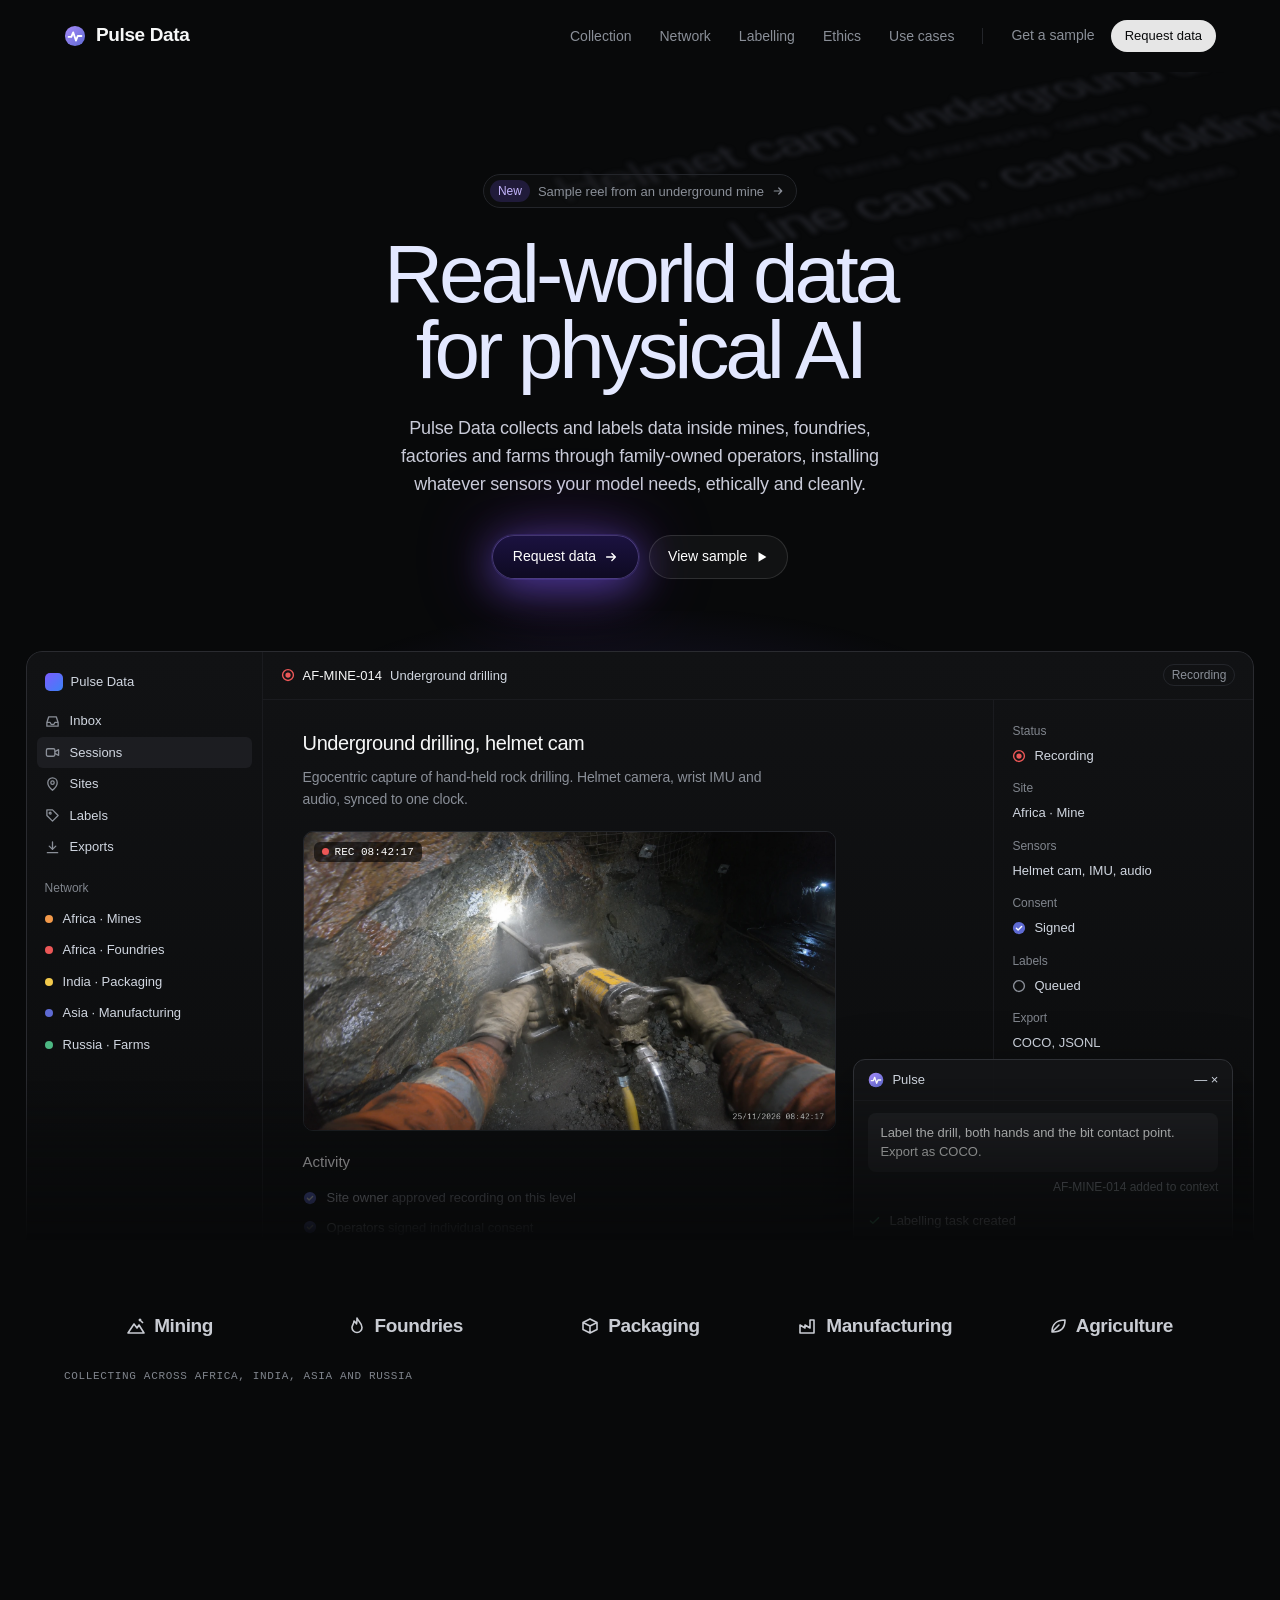
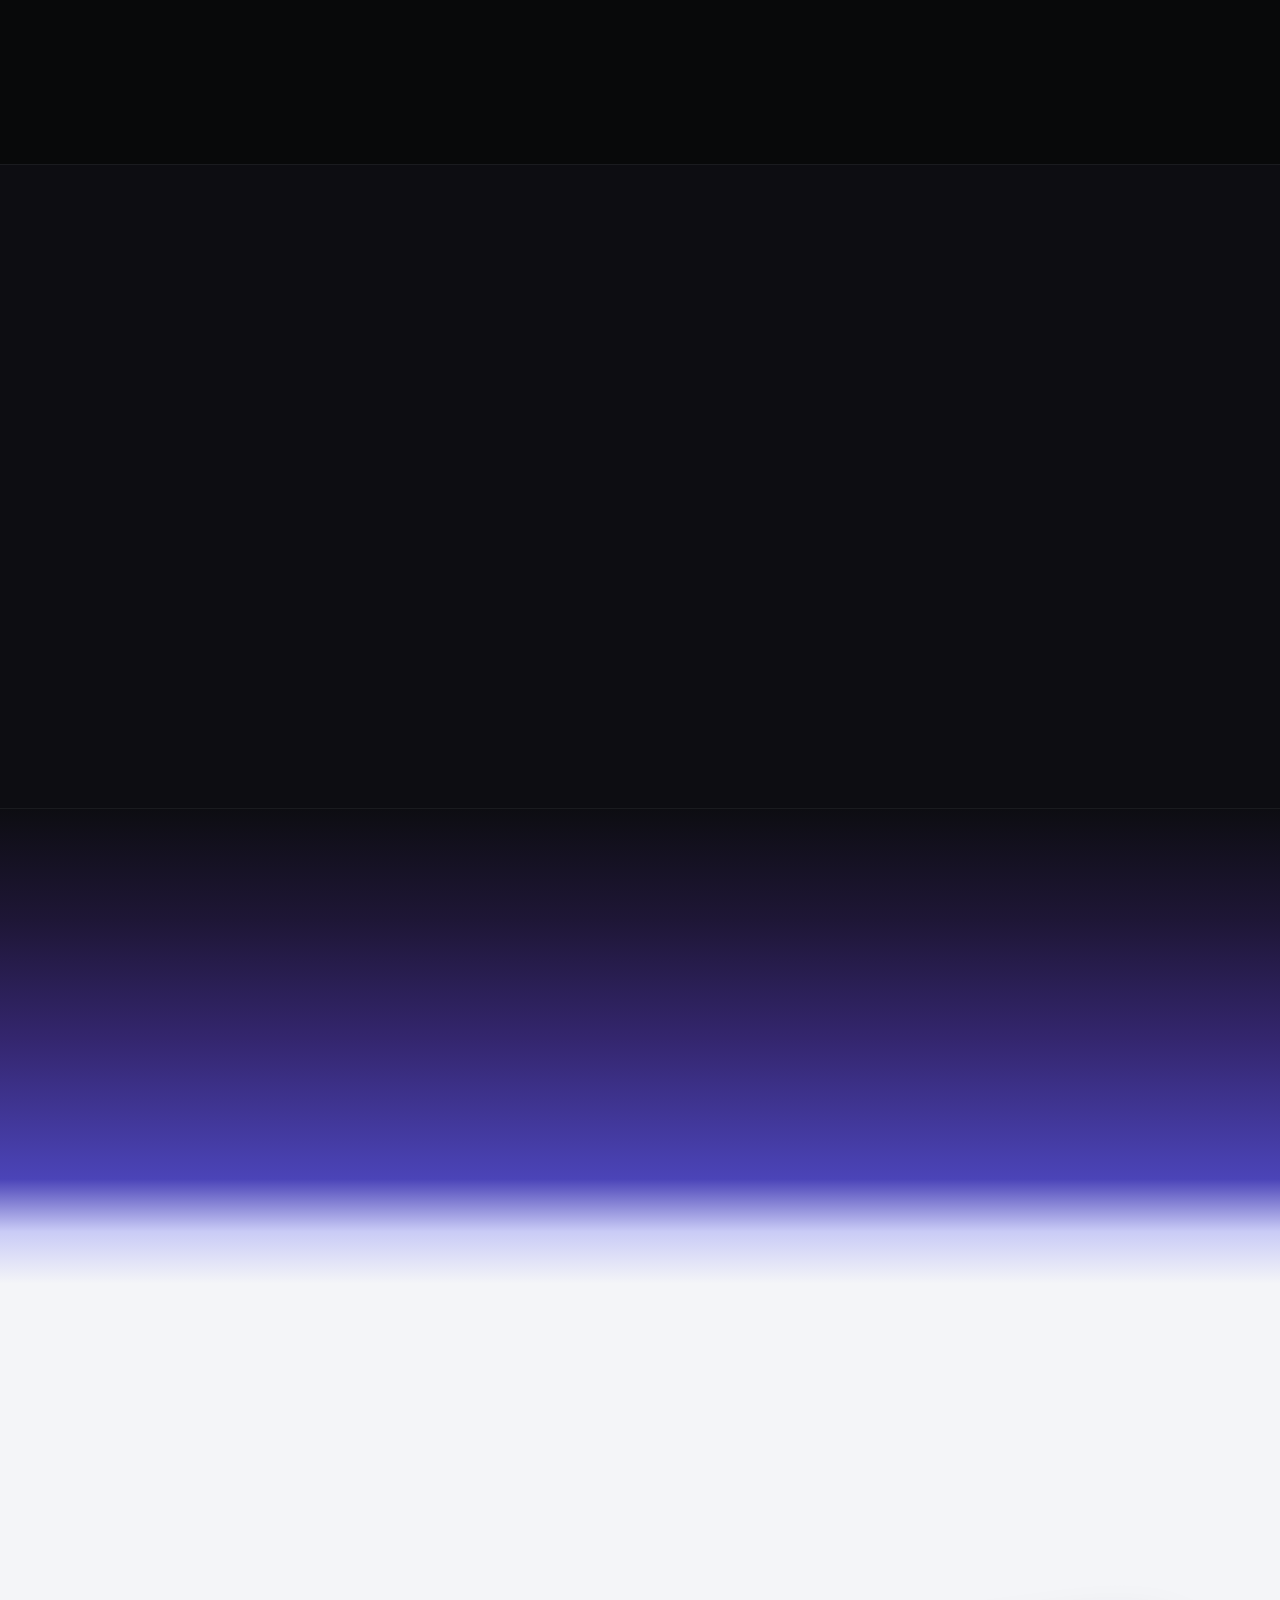
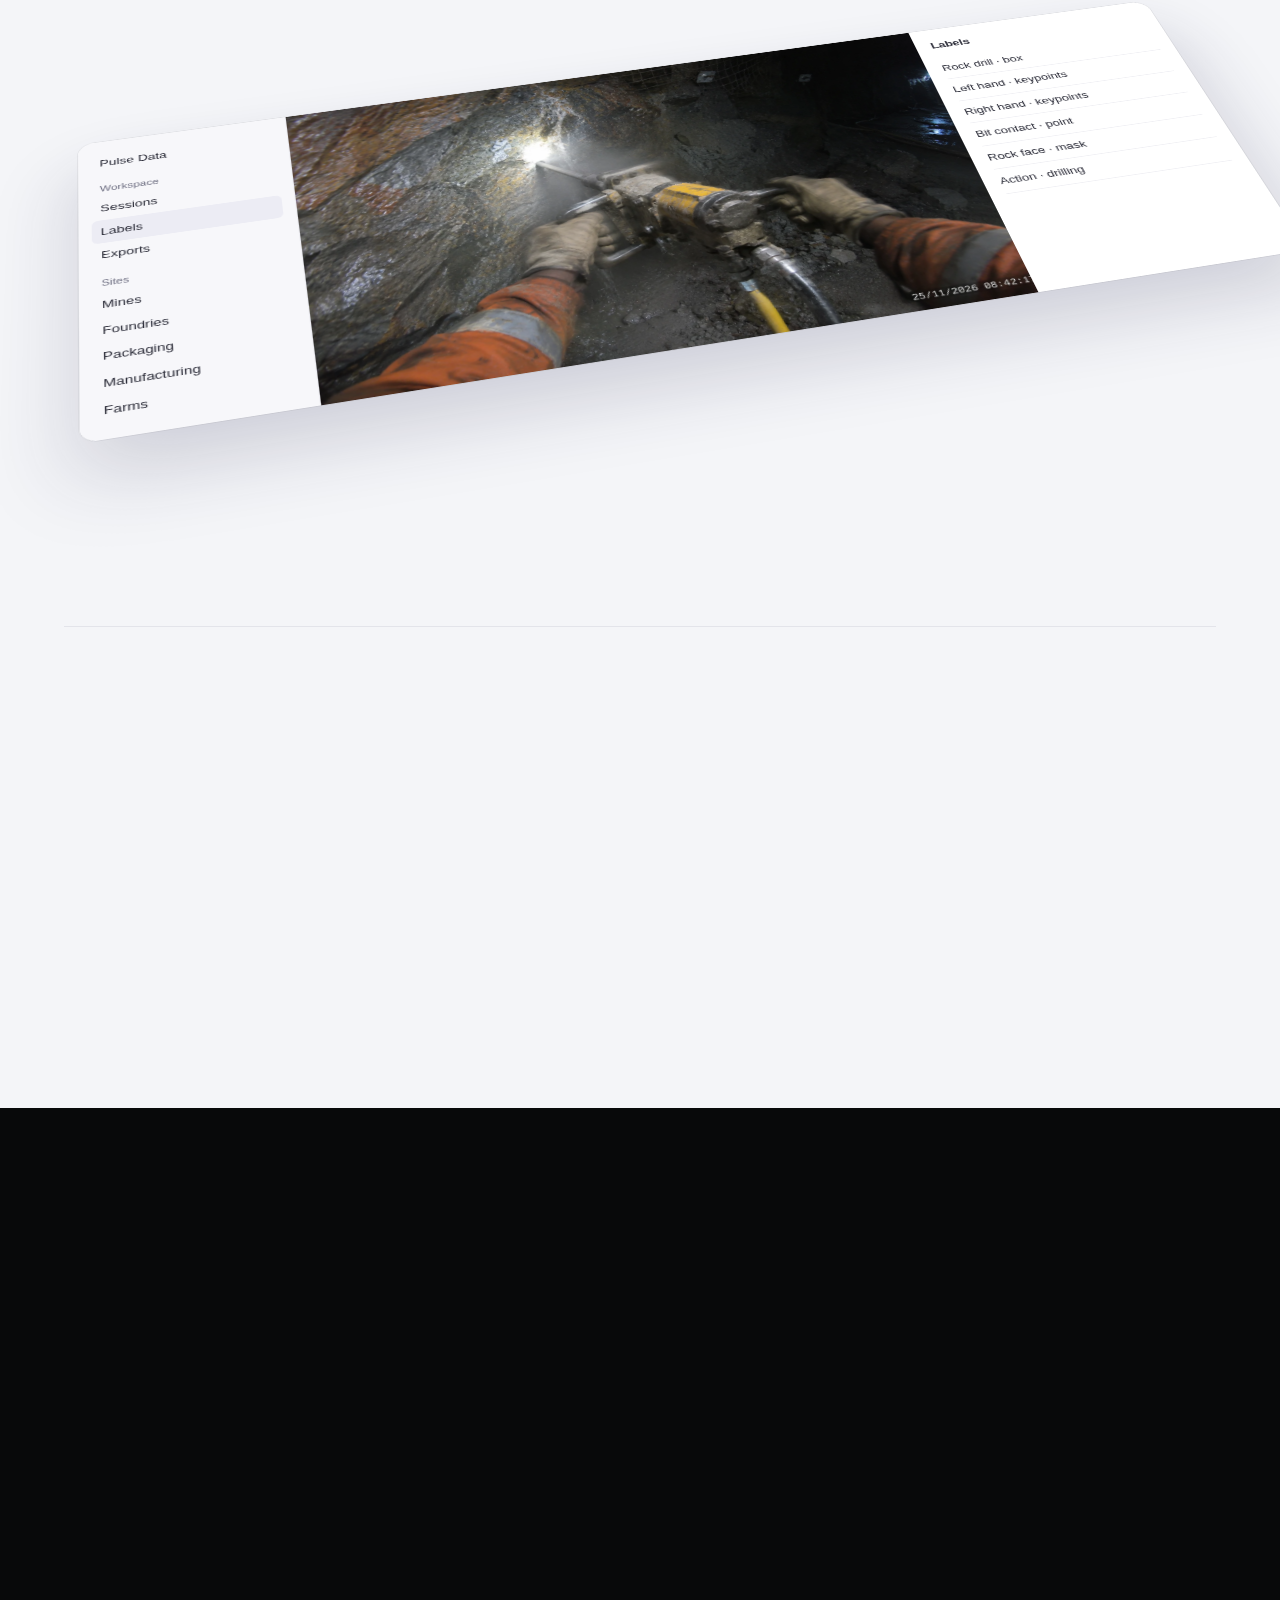
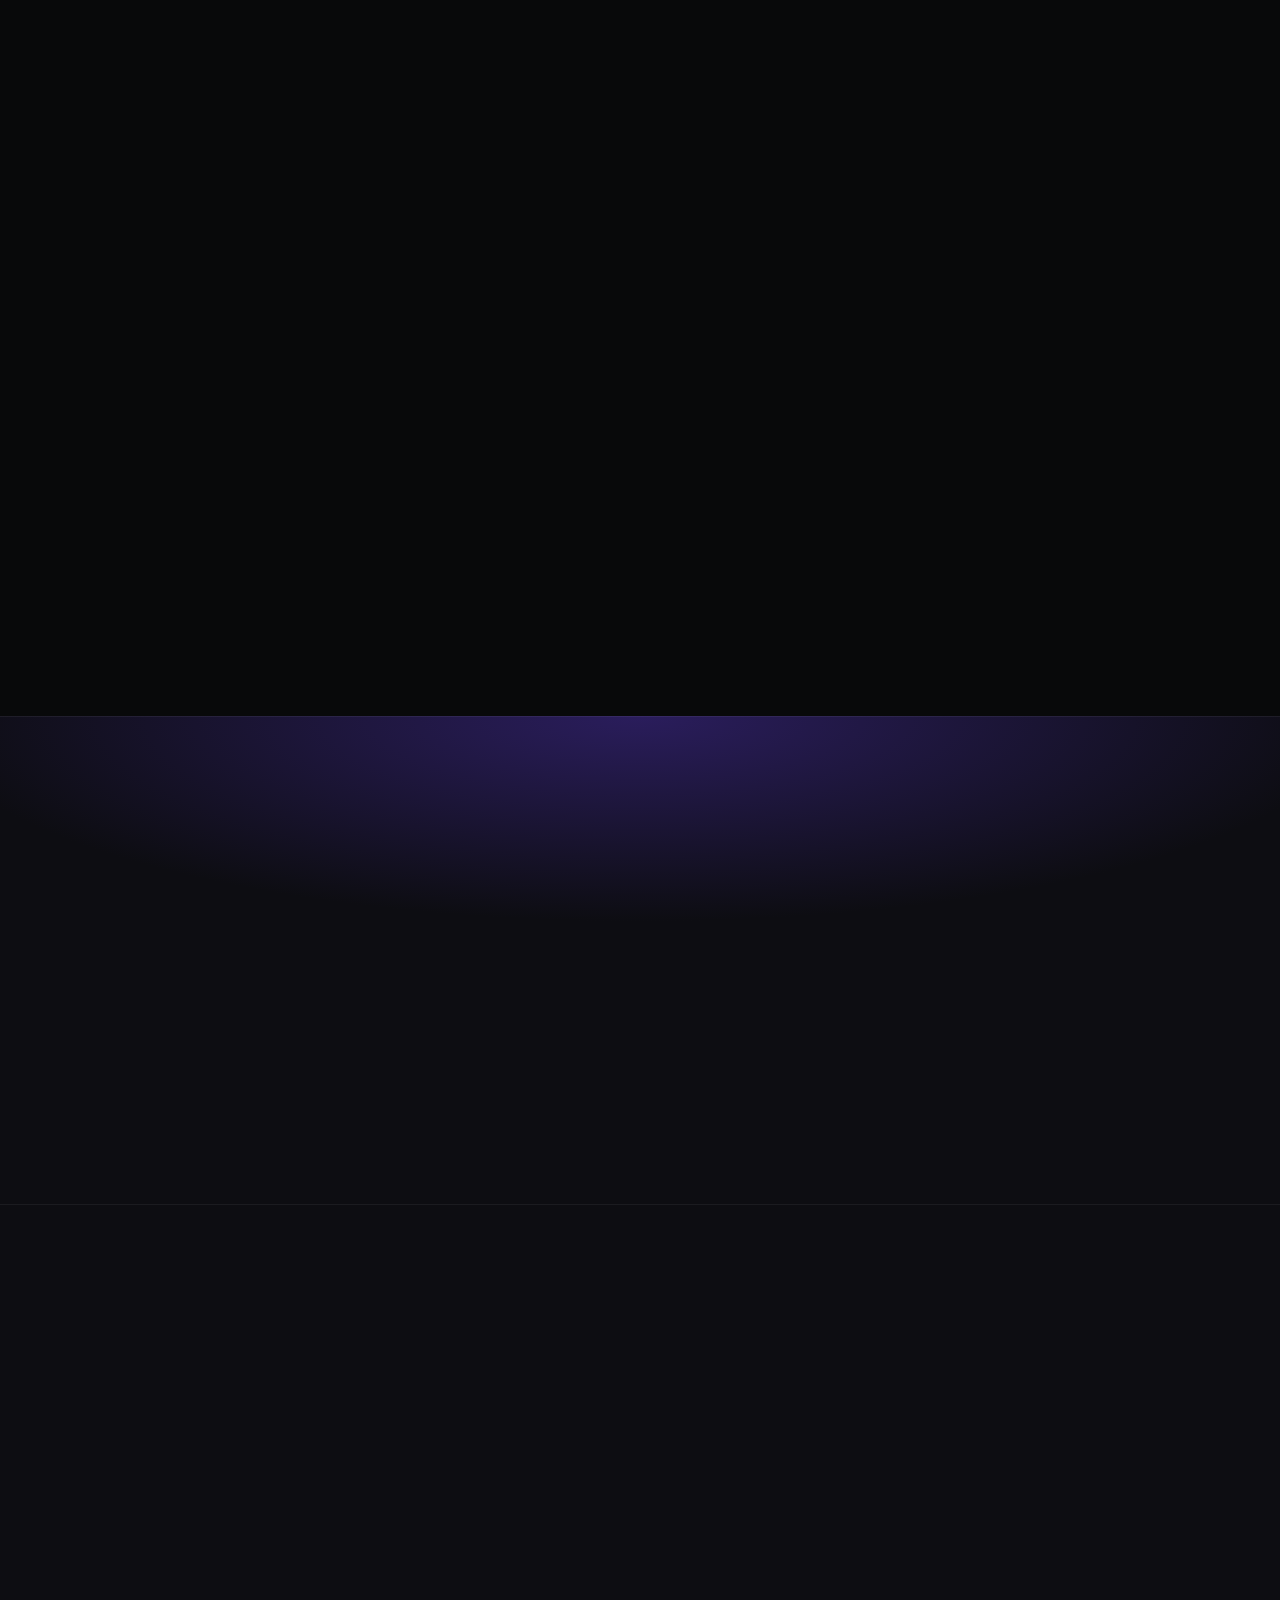
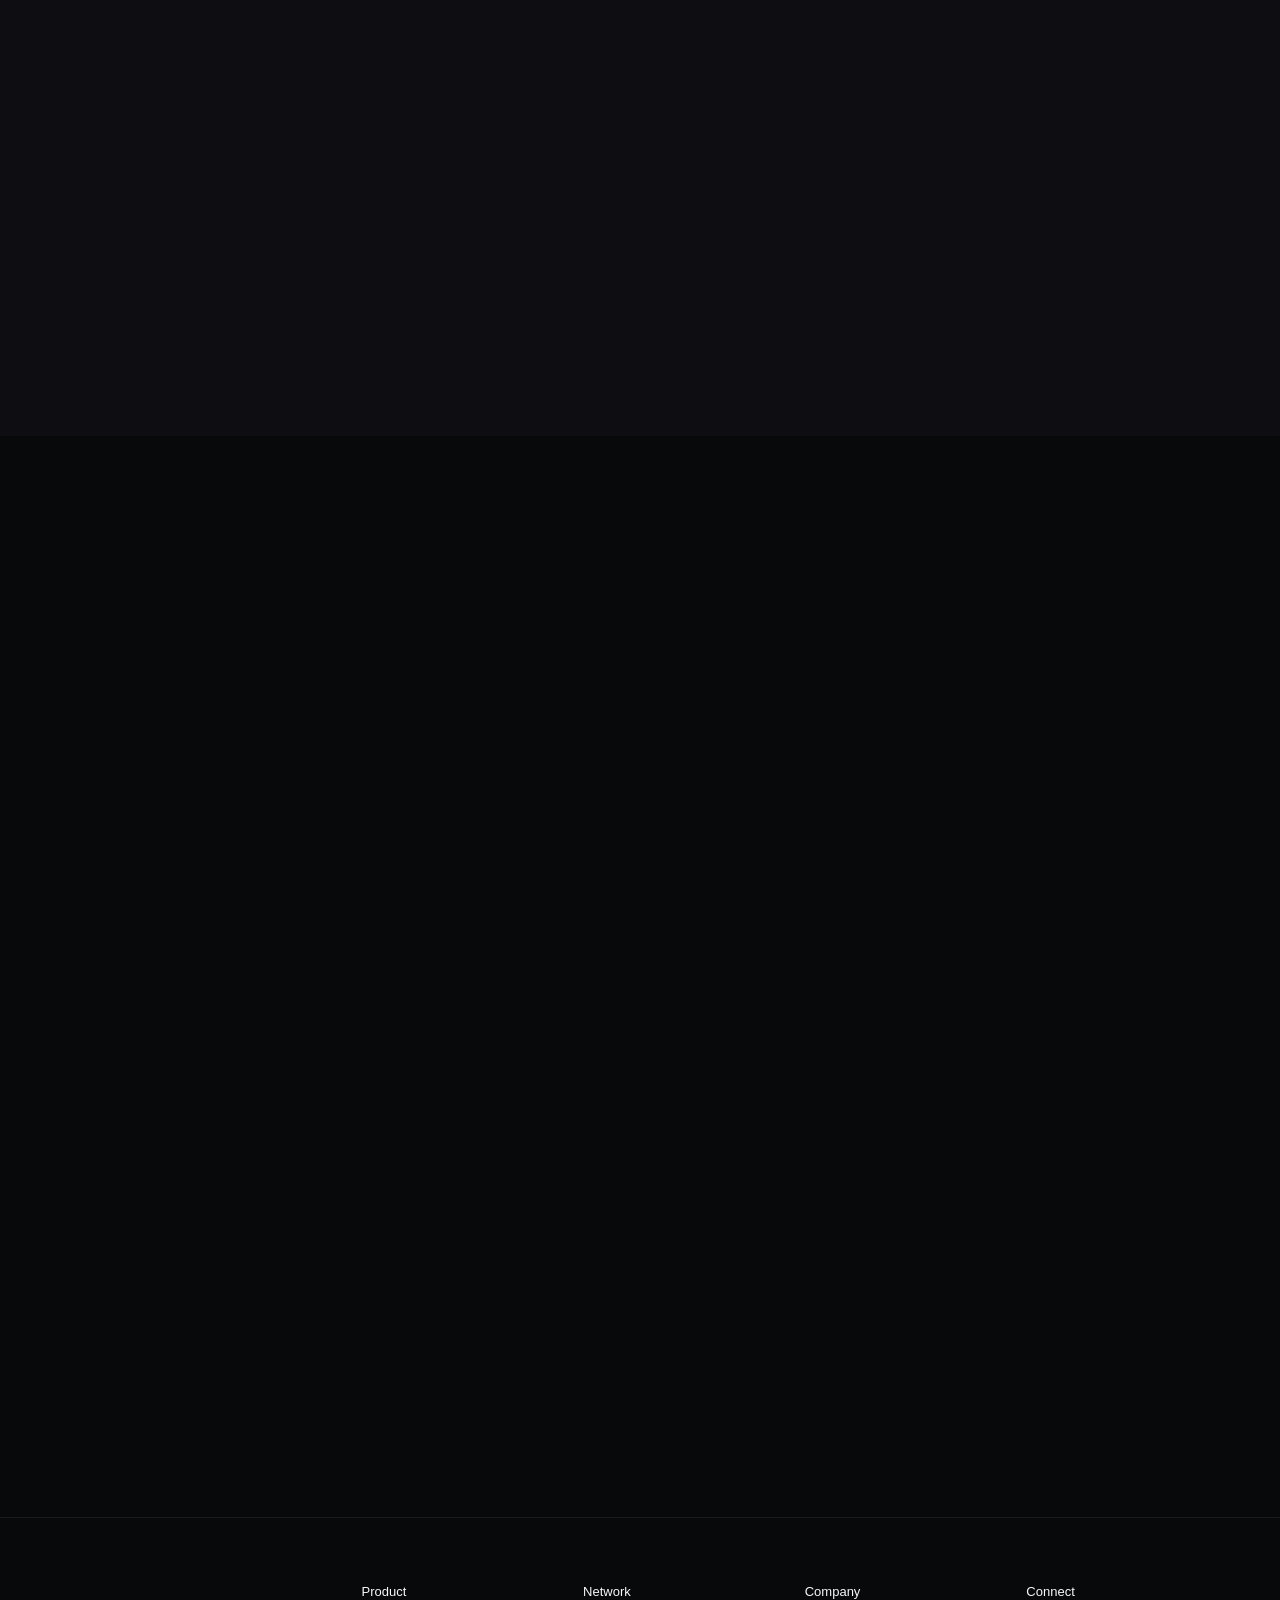
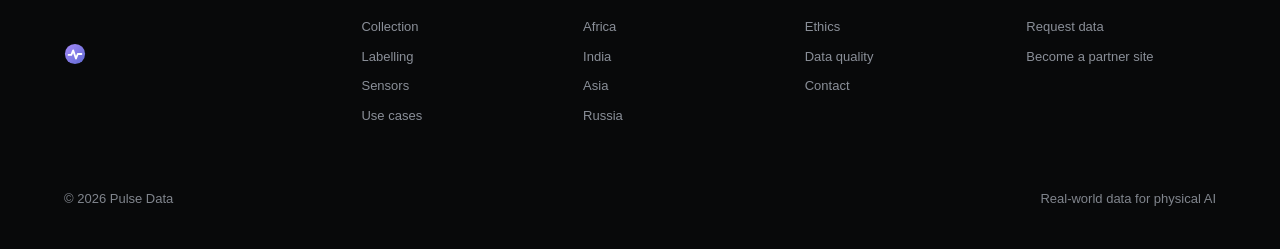
==== commit 67e865a3: "Rebuild landing page modelled on Linear and Lemni Replace the contact-sheet design with a dark produ" ====
--- a/index.html
+++ b/index.html
@@ -5,260 +5,398 @@
 <meta name="viewport" content="width=device-width, initial-scale=1">
 <meta http-equiv="Content-Security-Policy" content="default-src 'self'; script-src 'self'; style-src 'self' https://fonts.googleapis.com; font-src https://fonts.gstatic.com; img-src 'self' data:; connect-src 'self'; form-action 'self'; base-uri 'self'; object-src 'none'">
 <meta name="referrer" content="strict-origin-when-cross-origin">
-<title>Pulse Data | Physical-world AI training data</title>
-<meta name="description" content="Pulse Data records and labels real work inside mines, foundries, packaging lines, factories and farms, installing whatever sensors your model needs, ethically and cleanly.">
-<meta name="theme-color" content="#E8E9E5">
+<title>Pulse Data | Real-world data for physical AI</title>
+<meta name="description" content="Pulse Data collects and labels data inside mines, foundries, factories and farms, installing any sensor your model needs, ethically and cleanly.">
+<meta name="theme-color" content="#08090A">
 <link rel="preconnect" href="https://fonts.googleapis.com">
 <link rel="preconnect" href="https://fonts.gstatic.com" crossorigin>
-<link rel="stylesheet" href="https://fonts.googleapis.com/css2?family=Archivo:wdth,wght@62..125,400..800&family=JetBrains+Mono:wght@400;500&family=Permanent+Marker&display=swap">
+<link rel="stylesheet" href="https://fonts.googleapis.com/css2?family=Inter:wght@300..700&family=JetBrains+Mono:wght@400;500&display=swap">
 <link rel="stylesheet" href="styles.css">
-<link rel="preload" as="image" href="assets/mine-drill.webp">
 <script src="main.js" defer></script>
 </head>
 <body>
 <a class="skip" href="#main">Skip to content</a>
 
 <svg width="0" height="0" class="sr-only" aria-hidden="true">
-  <symbol id="i-arrow" viewBox="0 0 24 24" fill="none" stroke="currentColor" stroke-width="2" stroke-linecap="round" stroke-linejoin="round"><path d="M5 12h14M13 6l6 6-6 6"/></symbol>
-  <symbol id="i-plus" viewBox="0 0 24 24" fill="none" stroke="currentColor" stroke-width="2" stroke-linecap="round"><path d="M12 5v14M5 12h14"/></symbol>
-  <symbol id="i-tick" viewBox="0 0 26 26" fill="none" stroke="currentColor" stroke-width="3" stroke-linecap="round" stroke-linejoin="round"><path d="M3 14c2.5 1.6 4.6 4 6 7 3.4-7.6 8.2-13.2 14-17"/></symbol>
-  <symbol id="logo" viewBox="0 0 30 22" fill="none"><rect x="1" y="1" width="28" height="20" rx="1.5" stroke="currentColor" stroke-width="2"/><path d="M5 1v20M25 1v20" stroke="currentColor" stroke-width="1.2" stroke-dasharray="2 2"/><path d="M8 13h3l2-6 3 9 2-4h4" stroke="#D3382C" stroke-width="2" stroke-linecap="round" stroke-linejoin="round"/></symbol>
+  <defs><linearGradient id="lg" x1="0" y1="0" x2="1" y2="1"><stop offset="0" stop-color="#A78BFA"/><stop offset="1" stop-color="#5E6AD2"/></linearGradient></defs>
+  <symbol id="logo" viewBox="0 0 24 24"><circle cx="12" cy="12" r="11" fill="url(#lg)"/><path d="M5 13h3l2-5 3 9 2-5h4" fill="none" stroke="#fff" stroke-width="2" stroke-linecap="round" stroke-linejoin="round"/></symbol>
+  <symbol id="i-arrow" viewBox="0 0 16 16" fill="none" stroke="currentColor" stroke-width="1.6" stroke-linecap="round" stroke-linejoin="round"><path d="M3 8h10M9 4l4 4-4 4"/></symbol>
+  <symbol id="i-play" viewBox="0 0 16 16" fill="currentColor"><path d="M4 2.5v11l9-5.5z"/></symbol>
+  <symbol id="i-check" viewBox="0 0 16 16" fill="none" stroke="currentColor" stroke-width="1.8" stroke-linecap="round" stroke-linejoin="round"><path d="M3 8.5l3 3 7-7"/></symbol>
+  <symbol id="i-done" viewBox="0 0 16 16"><circle cx="8" cy="8" r="7" fill="#5E6AD2"/><path d="M5 8.2l2 2 4-4" fill="none" stroke="#fff" stroke-width="1.6" stroke-linecap="round" stroke-linejoin="round"/></symbol>
+  <symbol id="i-prog" viewBox="0 0 16 16"><circle cx="8" cy="8" r="6.2" fill="none" stroke="#F2C94C" stroke-width="1.6"/><path d="M8 4a4 4 0 0 1 0 8z" fill="#F2C94C"/></symbol>
+  <symbol id="i-todo" viewBox="0 0 16 16"><circle cx="8" cy="8" r="6.2" fill="none" stroke="#8A8F98" stroke-width="1.6"/></symbol>
+  <symbol id="i-sched" viewBox="0 0 16 16"><circle cx="8" cy="8" r="6.2" fill="none" stroke="#8A8F98" stroke-width="1.6" stroke-dasharray="2.2 2"/></symbol>
+  <symbol id="i-rec" viewBox="0 0 16 16"><circle cx="8" cy="8" r="6.2" fill="none" stroke="#EB5757" stroke-width="1.6"/><circle cx="8" cy="8" r="3" fill="#EB5757"/></symbol>
+  <symbol id="i-inbox" viewBox="0 0 16 16" fill="none" stroke="currentColor" stroke-width="1.4" stroke-linejoin="round"><path d="M2 9l2-6h8l2 6v4H2z M2 9h3.5l1 2h3l1-2H14"/></symbol>
+  <symbol id="i-video" viewBox="0 0 16 16" fill="none" stroke="currentColor" stroke-width="1.4" stroke-linejoin="round"><rect x="1.5" y="4" width="9" height="8" rx="1.5"/><path d="M10.5 7l4-2v6l-4-2"/></symbol>
+  <symbol id="i-pin" viewBox="0 0 16 16" fill="none" stroke="currentColor" stroke-width="1.4"><path d="M8 14s5-4.2 5-8A5 5 0 0 0 3 6c0 3.8 5 8 5 8z"/><circle cx="8" cy="6" r="1.8"/></symbol>
+  <symbol id="i-tag" viewBox="0 0 16 16" fill="none" stroke="currentColor" stroke-width="1.4" stroke-linejoin="round"><path d="M2 2h6l6 6-6 6-6-6z"/><circle cx="5.5" cy="5.5" r="1"/></symbol>
+  <symbol id="i-down" viewBox="0 0 16 16" fill="none" stroke="currentColor" stroke-width="1.4" stroke-linecap="round" stroke-linejoin="round"><path d="M8 2v8M4.5 6.5 8 10l3.5-3.5M2.5 13.5h11"/></symbol>
+  <symbol id="i-helmet" viewBox="0 0 20 20" fill="none" stroke="currentColor" stroke-width="1.5" stroke-linecap="round" stroke-linejoin="round"><path d="M3 14h14M4.5 14v-2.5a5.5 5.5 0 0 1 11 0V14M8.5 6V4.5h3V6"/></symbol>
+  <symbol id="i-wrist" viewBox="0 0 20 20" fill="none" stroke="currentColor" stroke-width="1.5" stroke-linejoin="round"><rect x="6" y="5" width="8" height="10" rx="2"/><path d="M7.5 5V2.5h5V5M7.5 15v2.5h5V15"/></symbol>
+  <symbol id="i-cam" viewBox="0 0 20 20" fill="none" stroke="currentColor" stroke-width="1.5" stroke-linejoin="round"><rect x="2" y="5" width="12" height="10" rx="2"/><path d="M14 9l4-2v6l-4-2"/></symbol>
+  <symbol id="i-thermo" viewBox="0 0 20 20" fill="none" stroke="currentColor" stroke-width="1.5"><path d="M11.5 12.2V4a1.5 1.5 0 0 0-3 0v8.2a3.2 3.2 0 1 0 3 0z"/></symbol>
+  <symbol id="i-lidar" viewBox="0 0 20 20" fill="none" stroke="currentColor" stroke-width="1.5" stroke-linecap="round"><circle cx="10" cy="10" r="1.6"/><path d="M10 3a7 7 0 0 1 7 7M10 6a4 4 0 0 1 4 4M3 10a7 7 0 0 0 7 7"/></symbol>
+  <symbol id="i-imu" viewBox="0 0 20 20" fill="none" stroke="currentColor" stroke-width="1.5" stroke-linecap="round" stroke-linejoin="round"><path d="M2 10h3l2-5 3 10 2-5h6"/></symbol>
+  <symbol id="i-chip" viewBox="0 0 20 20" fill="none" stroke="currentColor" stroke-width="1.5"><rect x="5" y="5" width="10" height="10" rx="1.5"/><path d="M8 2v3M12 2v3M8 15v3M12 15v3M2 8h3M2 12h3M15 8h3M15 12h3"/></symbol>
+  <symbol id="i-drone" viewBox="0 0 20 20" fill="none" stroke="currentColor" stroke-width="1.5"><circle cx="4.5" cy="4.5" r="2.3"/><circle cx="15.5" cy="4.5" r="2.3"/><circle cx="4.5" cy="15.5" r="2.3"/><circle cx="15.5" cy="15.5" r="2.3"/><rect x="7.5" y="7.5" width="5" height="5" rx="1"/></symbol>
+  <symbol id="i-mic" viewBox="0 0 20 20" fill="none" stroke="currentColor" stroke-width="1.5" stroke-linecap="round"><rect x="7.5" y="2.5" width="5" height="9" rx="2.5"/><path d="M4.5 9.5a5.5 5.5 0 0 0 11 0M10 15v2.5"/></symbol>
+  <symbol id="i-plus" viewBox="0 0 20 20" fill="none" stroke="currentColor" stroke-width="1.5" stroke-linecap="round"><path d="M10 4v12M4 10h12"/></symbol>
+  <symbol id="i-mine" viewBox="0 0 20 20" fill="none" stroke="currentColor" stroke-width="1.6" stroke-linejoin="round"><path d="M2 17l6-9 3 4 2-3 5 8z"/><path d="M13 3l4 4M15 3l-2 2"/></symbol>
+  <symbol id="i-flame" viewBox="0 0 20 20" fill="none" stroke="currentColor" stroke-width="1.6" stroke-linejoin="round"><path d="M10 2c1 3 5 5 5 9.5a5 5 0 0 1-10 0C5 9 7 8 7 5c1.5 1 2 2 2.5 3C10 6.5 10 4 10 2z"/></symbol>
+  <symbol id="i-box" viewBox="0 0 20 20" fill="none" stroke="currentColor" stroke-width="1.6" stroke-linejoin="round"><path d="M3 6.5 10 3l7 3.5v7L10 17l-7-3.5z M3 6.5 10 10l7-3.5M10 10v7"/></symbol>
+  <symbol id="i-factory" viewBox="0 0 20 20" fill="none" stroke="currentColor" stroke-width="1.6" stroke-linejoin="round"><path d="M2 17V9l5 3V9l5 3V4h4v13z"/></symbol>
+  <symbol id="i-leaf" viewBox="0 0 20 20" fill="none" stroke="currentColor" stroke-width="1.6" stroke-linecap="round" stroke-linejoin="round"><path d="M4 16C4 8 9 4 17 4c0 8-4 12-12 12z M4 16l7-7"/></symbol>
+  <symbol id="i-shield" viewBox="0 0 30 30"><path d="M15 3 5 7v7c0 6.5 4.3 10.8 10 13 5.7-2.2 10-6.5 10-13V7z" fill="url(#lg)"/><path d="m10.5 15 3 3 6-6.5" fill="none" stroke="#fff" stroke-width="2" stroke-linecap="round" stroke-linejoin="round"/></symbol>
+  <symbol id="i-lock" viewBox="0 0 30 30"><rect x="6" y="13" width="18" height="14" rx="3" fill="url(#lg)"/><path d="M10 13V9.5a5 5 0 0 1 10 0V13" fill="none" stroke="#A78BFA" stroke-width="2.4"/></symbol>
+  <symbol id="i-users" viewBox="0 0 16 16" fill="none" stroke="currentColor" stroke-width="1.4" stroke-linecap="round"><circle cx="6" cy="5.5" r="2.5"/><path d="M1.5 14a4.5 4.5 0 0 1 9 0M11 3.2a2.5 2.5 0 0 1 0 4.6M12.5 14a4.5 4.5 0 0 0-1.6-3.4"/></symbol>
+  <symbol id="i-eye" viewBox="0 0 16 16" fill="none" stroke="currentColor" stroke-width="1.4"><path d="M1 8s2.5-5 7-5 7 5 7 5-2.5 5-7 5-7-5-7-5z"/><circle cx="8" cy="8" r="2"/></symbol>
+  <symbol id="i-file" viewBox="0 0 16 16" fill="none" stroke="currentColor" stroke-width="1.4" stroke-linejoin="round"><path d="M9 1.5H4a1.5 1.5 0 0 0-1.5 1.5v10A1.5 1.5 0 0 0 4 14.5h8a1.5 1.5 0 0 0 1.5-1.5V6z M9 1.5V6h4.5"/></symbol>
+  <symbol id="i-clock" viewBox="0 0 16 16" fill="none" stroke="currentColor" stroke-width="1.4" stroke-linecap="round"><circle cx="8" cy="8" r="6.5"/><path d="M8 4.5V8l2.5 1.5"/></symbol>
+  <symbol id="i-globe" viewBox="0 0 16 16" fill="none" stroke="currentColor" stroke-width="1.4"><circle cx="8" cy="8" r="6.5"/><path d="M1.5 8h13M8 1.5c2 2 2.8 4.3 2.8 6.5S10 12.5 8 14.5C6 12.5 5.2 10.2 5.2 8S6 3.5 8 1.5z"/></symbol>
 </svg>
 
-<header class="nav">
+<header class="nav" id="nav">
   <div class="wrap nav__in">
-    <a class="mark" href="#main" aria-label="Pulse Data, back to top"><svg aria-hidden="true"><use href="#logo"/></svg>PULSE DATA</a>
-    <nav aria-label="Primary">
-      <ul class="nav__links">
-        <li><a href="#access">Sites</a></li>
-        <li><a href="#install">What we install</a></li>
-        <li><a href="#ethics">Ethics &amp; quality</a></li>
-        <li><a href="#labels">Labelling</a></li>
-        <li><a href="#faq">FAQ</a></li>
-      </ul>
-    </nav>
-    <a class="btn" href="#request">Request a sample</a>
+    <a class="brand" href="#main" aria-label="Pulse Data home"><svg aria-hidden="true"><use href="#logo"/></svg>Pulse Data</a>
+    <div class="nav__right">
+      <nav aria-label="Primary">
+        <ul class="nav__links">
+          <li><a href="#collection">Collection</a></li>
+          <li><a href="#network">Network</a></li>
+          <li><a href="#labelling">Labelling</a></li>
+          <li><a href="#ethics">Ethics</a></li>
+          <li><a href="#use-cases">Use cases</a></li>
+        </ul>
+      </nav>
+      <span class="nav__sep" aria-hidden="true"></span>
+      <a class="nav__login" href="#request">Get a sample</a>
+      <a class="btn btn-white" href="#request">Request data</a>
+    </div>
   </div>
 </header>
 
 <main id="main">
 
-  <!-- Hero -->
-  <section class="hero" aria-labelledby="hero-title">
-    <div class="wrap hero__grid">
-      <h1 id="hero-title">Training data from places <em>no one else</em> can film.</h1>
-      <div class="hero__side">
-        <p class="lede">Pulse Data records and labels real work inside mines, foundries, packaging lines, factories and farms run by our family-office partners. Tell us what your model needs to see, and we install the sensors to capture it.</p>
-        <div class="hero__actions">
-          <a class="btn" href="#request">Request a sample <svg aria-hidden="true"><use href="#i-arrow"/></svg></a>
-          <a class="btn btn--line" href="#install">See what we install</a>
-        </div>
-      </div>
-    </div>
-
-    <div class="strip" aria-label="Sample footage contact sheet">
-      <div class="strip__edge" aria-hidden="true"><span>PULSE DATA · SAMPLE REEL · HELMET CAM</span><span>UNDERGROUND DRILLING</span><span class="tnum">25.11.2026</span></div>
-      <div class="strip__roll" tabindex="0" aria-label="Frames from the sample clip, scroll sideways">
-        <figure class="frame frame--a"><div class="frame__img"><img src="assets/mine-drill.webp" alt="" width="1672" height="941"></div><figcaption><b class="tnum">0412</b><span class="tnum">08:42:15:08</span></figcaption></figure>
-        <figure class="frame frame--b"><div class="frame__img"><img src="assets/mine-drill.webp" alt="" width="1672" height="941"></div><figcaption><b class="tnum">0413</b><span class="tnum">08:42:16:02</span></figcaption></figure>
-        <figure class="frame frame--c frame--select">
-          <div class="frame__img"><img src="assets/mine-drill.webp" alt="Helmet-camera view of a miner in hi-vis sleeves and gloves drilling into a wet underground rock face with a hand-held rock drill" width="1672" height="941"></div>
-          <svg class="marks draw" id="selectMarks" viewBox="0 0 100 60" preserveAspectRatio="none" aria-hidden="true">
-            <path d="M9 9 C 32 2, 76 1, 95 8 C 99.5 20, 99 44, 94 55 C 70 59.5, 28 59.5, 6 55 C 1 42, 1.5 20, 11 7 L 20 4"/>
-            <path class="red" d="M84 4 L 88.5 9 L 98 -3"/>
-          </svg>
-          <figcaption><b class="tnum">0414</b><span class="hand select-note">select · drill, 2 hands, rock face</span><span class="tnum">08:42:17:00</span></figcaption>
-        </figure>
-        <figure class="frame frame--d"><div class="frame__img"><img src="assets/mine-drill.webp" alt="" width="1672" height="941"></div><figcaption><b class="tnum">0415</b><span class="tnum">08:42:17:21</span></figcaption></figure>
-        <figure class="frame frame--e"><div class="frame__img"><img src="assets/mine-drill.webp" alt="" width="1672" height="941"></div><figcaption><b class="tnum">0416</b><span class="tnum">08:42:18:14</span></figcaption></figure>
-      </div>
-      <p class="strip__note">Sample frames from an underground drilling session, recorded on a helmet camera.</p>
-    </div>
-  </section>
-
-  <!-- Access -->
-  <section class="sec" id="access" aria-labelledby="access-title">
-    <div class="wrap">
-      <div class="sec__head">
-        <h2 id="access-title">Already inside the gate.</h2>
-        <p class="lede">Our partners are family offices that own operating companies in places that are hard to reach and harder to film. These businesses already supply large international clients, so their floors run real shifts, and their owners can say yes to recording.</p>
-      </div>
-      <table class="register">
-        <caption class="sr-only">Partner sites by region</caption>
-        <thead><tr><th scope="col">Region</th><th scope="col">Sites</th><th scope="col">What we can record</th></tr></thead>
-        <tbody>
-          <tr><td>Africa</td><td>Mines and foundries</td><td>Underground and surface work, drilling, haulage, smelting and casting.</td></tr>
-          <tr><td>India</td><td>Packaging businesses</td><td>Line operation, folding and packing, quality checks, palletising.</td></tr>
-          <tr><td>Asia</td><td>Manufacturing businesses</td><td>Assembly, machine tending, inspection and hand-level manipulation.</td></tr>
-          <tr><td>Russia</td><td>Farms</td><td>Field operations, machinery, livestock and grain handling through the seasons.</td></tr>
-        </tbody>
-      </table>
-      <p class="aside-note">Need a different kind of site? <a href="#request">Ask us</a> and we'll check the network.</p>
-    </div>
-  </section>
-
-  <!-- Install -->
-  <section class="sec sec--film" id="install" aria-labelledby="install-title">
-    <div class="wrap">
-      <div class="sec__head">
-        <h2 id="install-title">Name the sensor. We'll mount it.</h2>
-        <p class="lede">Because we work through the owners, we can put collection hardware where outside vendors are rarely allowed: on helmets, machines, vehicles and production lines. Every install is approved by the site and fitted around the work, not in its way.</p>
-      </div>
-      <div class="install">
-        <div><h3>Worn</h3><ul><li>Helmet and chest cameras</li><li>Wrist cameras</li><li>Motion sensors (IMU)</li><li>Eye tracking</li><li>Audio</li></ul></div>
-        <div><h3>Fixed</h3><ul><li>Overview cameras</li><li>Thermal cameras</li><li>Depth cameras</li><li>LiDAR scans</li></ul></div>
-        <div><h3>Machine</h3><ul><li>PLC and telemetry</li><li>Vibration</li><li>Acoustics</li><li>Power draw</li></ul></div>
-        <div><h3>Mobile</h3><ul><li>Vehicle cameras</li><li>Drones</li><li>GPS</li><li>Multispectral</li></ul></div>
-        <div class="yours"><h3>Yours</h3><ul><li>Send us your rig. We install it, run it and send back the data.</li></ul></div>
-      </div>
-      <ol class="process">
-        <li><b>Agree with the owner</b>We scope the work with the site's owner and safety lead before anything is mounted.</li>
-        <li><b>Install and test</b>Field crews fit and calibrate the devices, then run test recordings against your spec.</li>
-        <li><b>Record real shifts</b>Capture runs during normal work, with daily checks so problems are fixed on site, not in your pipeline.</li>
-      </ol>
-    </div>
-  </section>
-
-  <!-- Ethics & quality -->
-  <section class="sec" id="ethics" aria-labelledby="ethics-title">
-    <div class="wrap">
-      <div class="sec__head">
-        <h2 id="ethics-title">Consented first. Clean on delivery.</h2>
-        <p class="lede">Data you can't defend is data you can't use. Every capture is agreed with the people in it, and every file is checked before it reaches you.</p>
-      </div>
-      <div class="slip">
-        <div>
-          <h3>Ethical collection</h3>
-          <p class="sub">Agreed before recording, not after.</p>
-          <ul class="checks">
-            <li><svg aria-hidden="true"><use href="#i-tick"/></svg><div><b>Owner sign-off</b><span>The site owner approves what is recorded, where and when.</span></div></li>
-            <li><svg aria-hidden="true"><use href="#i-tick"/></svg><div><b>Individual consent</b><span>Everyone on camera agrees in their own language and can opt out.</span></div></li>
-            <li><svg aria-hidden="true"><use href="#i-tick"/></svg><div><b>Nothing hidden</b><span>Devices are visible, and everyone on site knows when recording is on.</span></div></li>
-            <li><svg aria-hidden="true"><use href="#i-tick"/></svg><div><b>Privacy on request</b><span>Faces, names and site details blurred or generalised before delivery.</span></div></li>
-          </ul>
-        </div>
-        <div>
-          <h3>Clean data</h3>
-          <p class="sub">Checked before it leaves us.</p>
-          <ul class="checks">
-            <li><svg aria-hidden="true"><use href="#i-tick"/></svg><div><b>Synced</b><span>Every stream aligned to one clock, with any drift reported.</span></div></li>
-            <li><svg aria-hidden="true"><use href="#i-tick"/></svg><div><b>Checked</b><span>Each session reviewed for dropped frames, sensor faults and unusable footage.</span></div></li>
-            <li><svg aria-hidden="true"><use href="#i-tick"/></svg><div><b>Filtered</b><span>Out-of-spec recordings are removed, not passed on.</span></div></li>
-            <li><svg aria-hidden="true"><use href="#i-tick"/></svg><div><b>Documented</b><span>Every file carries its site type, device, date and consent record.</span></div></li>
-          </ul>
-        </div>
-      </div>
-    </div>
-  </section>
-
-  <!-- Labelling -->
-  <section class="sec sec--alt" id="labels" aria-labelledby="labels-title">
-    <div class="wrap">
-      <div class="sec__head">
-        <h2 id="labels-title">Labelled by people who know the work.</h2>
-        <p class="lede">Annotators are briefed on each process by the people who run it, so a rock drill is labelled as a rock drill, not "tool 3".</p>
-      </div>
-      <div class="label-grid">
-        <figure>
-          <div class="viewer" id="viewer" data-labels="on">
-            <div class="viewer__img">
-              <img src="assets/mine-drill.webp" alt="Underground drilling frame with labels for the rock drill, both gloved hands, the drill bit's contact point and the wet rock face" width="1672" height="941" loading="lazy">
-              <svg class="ann" viewBox="0 0 1672 941" preserveAspectRatio="xMidYMid slice" aria-hidden="true">
-                <g>
-                  <polygon class="w" points="0,0 880,0 760,170 590,290 470,520 300,720 0,820"/>
-                  <text class="y" x="70" y="150">wet rock face</text>
-                </g>
-                <g>
-                  <rect class="y" x="660" y="335" width="460" height="365" rx="6"/>
-                  <text class="y" x="828" y="322">rock drill</text>
-                </g>
-                <g>
-                  <rect class="y" x="525" y="470" width="245" height="225" rx="6"/>
-                  <text class="y" x="530" y="458">L hand</text>
-                  <rect class="y" x="1110" y="450" width="320" height="265" rx="6"/>
-                  <text class="y" x="1300" y="436">R hand</text>
-                </g>
-                <g>
-                  <path class="r" d="M612 296 L 735 380"/>
-                  <circle class="pt" cx="612" cy="296" r="11"/>
-                  <text class="r" x="640" y="270">bit contact</text>
-                </g>
-                <g>
-                  <path class="y" d="M1000 712 C 1015 800, 1030 870, 1040 941 M1095 700 C 1120 790, 1140 870, 1150 941"/>
-                  <text class="y" x="1170" y="800">air + water lines</text>
-                </g>
-              </svg>
-            </div>
-            <div class="viewer__bar">
-              <span class="tnum">frame 0414 · 08:42:17:00 · action: drilling</span>
-              <button class="toggle" id="labelToggle" type="button" aria-pressed="true" aria-controls="viewer"><i aria-hidden="true"></i>Labels</button>
+<!-- HERO: Lemni centred headline over a Linear product frame -->
+<section class="hero" aria-labelledby="hero-title">
+  <div class="hero__ghost" aria-hidden="true"><div>Helmet cam · underground drilling<span>Thermal · furnace tapping · casting line</span>Line cam · carton folding<span>Drone · harvest operations · field rows</span></div></div>
+  <div class="wrap hero__in">
+    <a class="hero__new rv" href="#labelling"><b>New</b>Sample reel from an underground mine <svg width="12" height="12" aria-hidden="true"><use href="#i-arrow"/></svg></a>
+    <h1 id="hero-title" class="h-xl rv">Real-world data for physical AI</h1>
+    <p class="p-lg rv">Pulse Data collects and labels data inside mines, foundries, factories and farms through family-owned operators, installing whatever sensors your model needs, ethically and cleanly.</p>
+    <div class="hero__cta rv">
+      <a class="btn btn-glow" href="#request">Request data <svg aria-hidden="true"><use href="#i-arrow"/></svg></a>
+      <a class="btn btn-ghost" href="#labelling">View sample <svg aria-hidden="true"><use href="#i-play"/></svg></a>
+    </div>
+  </div>
+
+  <div class="stage rv" aria-label="Illustrative view of a capture session">
+    <div class="app">
+      <aside class="app__side" aria-hidden="true">
+        <div class="ws"><i></i>Pulse Data</div>
+        <div class="nav-i"><svg><use href="#i-inbox"/></svg>Inbox</div>
+        <div class="nav-i on"><svg><use href="#i-video"/></svg>Sessions</div>
+        <div class="nav-i"><svg><use href="#i-pin"/></svg>Sites</div>
+        <div class="nav-i"><svg><use href="#i-tag"/></svg>Labels</div>
+        <div class="nav-i"><svg><use href="#i-down"/></svg>Exports</div>
+        <div class="side-h">Network</div>
+        <div class="nav-i"><span class="dot d1"></span>Africa · Mines</div>
+        <div class="nav-i"><span class="dot d2"></span>Africa · Foundries</div>
+        <div class="nav-i"><span class="dot d3"></span>India · Packaging</div>
+        <div class="nav-i"><span class="dot d4"></span>Asia · Manufacturing</div>
+        <div class="nav-i"><span class="dot d5"></span>Russia · Farms</div>
+      </aside>
+      <div class="app__main">
+        <div class="app__bar">
+          <div class="crumb"><svg width="14" height="14" aria-hidden="true"><use href="#i-rec"/></svg><b class="tnum">AF-MINE-014</b><span>Underground drilling</span></div>
+          <span class="pill">Recording</span>
+        </div>
+        <div class="app__body">
+          <div class="doc">
+            <p class="doc__t">Underground drilling, helmet cam</p>
+            <p class="p">Egocentric capture of hand-held rock drilling. Helmet camera, wrist IMU and audio, synced to one clock.</p>
+            <div class="video"><img src="assets/mine-drill.webp" alt="Helmet-camera view of a miner in hi-vis sleeves and gloves drilling into a wet underground rock face" width="1672" height="941"><span class="rec tnum">REC 08:42:17</span></div>
+            <div class="act">
+              <p class="act__t">Activity</p>
+              <ul>
+                <li><svg><use href="#i-done"/></svg><span><b>Site owner</b> approved recording on this level</span></li>
+                <li><svg><use href="#i-done"/></svg><span><b>Operators</b> signed individual consent</span></li>
+                <li><svg><use href="#i-done"/></svg><span><b>Field team</b> installed helmet cam and wrist IMU</span></li>
+                <li><svg><use href="#i-prog"/></svg><span><b>QA</b> checking sync and dropped frames</span></li>
+              </ul>
             </div>
           </div>
-          <figcaption class="legend"><span class="y">objects and regions</span><span class="r">contact points</span></figcaption>
-        </figure>
-        <ul class="types">
-          <li><b>Objects and tracks</b><span>Boxes and IDs that follow tools, people and materials across frames.</span></li>
-          <li><b>Hands and contact</b><span>Hand keypoints and tool contact points for manipulation learning.</span></li>
-          <li><b>Regions</b><span>Masks for rock faces, product, spills and defects.</span></li>
-          <li><b>Actions and steps</b><span>Timed segments that follow the real procedure from start to finish.</span></li>
-          <li><b>Descriptions</b><span>Plain-language captions and Q&amp;A for vision-language models.</span></li>
-        </ul>
-      </div>
-    </div>
-  </section>
-
-  <!-- Audiences -->
-  <section class="sec" aria-labelledby="who-title">
-    <div class="wrap">
-      <div class="sec__head">
-        <h2 id="who-title">Built for two kinds of team.</h2>
-        <p class="lede">One network, recorded for different models.</p>
-      </div>
-      <div class="duo">
+          <dl class="props">
+            <dt>Status</dt><dd><svg width="14" height="14"><use href="#i-rec"/></svg>Recording</dd>
+            <dt>Site</dt><dd>Africa · Mine</dd>
+            <dt>Sensors</dt><dd>Helmet cam, IMU, audio</dd>
+            <dt>Consent</dt><dd><svg width="14" height="14"><use href="#i-done"/></svg>Signed</dd>
+            <dt>Labels</dt><dd><svg width="14" height="14"><use href="#i-todo"/></svg>Queued</dd>
+            <dt>Export</dt><dd>COCO, JSONL</dd>
+          </dl>
+        </div>
+        <div class="chat" aria-hidden="true">
+          <div class="chat__top"><span><svg width="16" height="16"><use href="#logo"/></svg>Pulse</span><span>— ×</span></div>
+          <p class="chat__msg">Label the drill, both hands and the bit contact point. Export as COCO.</p>
+          <p class="chat__ctx">AF-MINE-014 added to context</p>
+          <ul class="chat__out">
+            <li><svg><use href="#i-check"/></svg>Labelling task created</li>
+            <li><svg><use href="#i-check"/></svg>Assigned to mining-trained annotators</li>
+            <li><svg><use href="#i-check"/></svg>Export set to COCO + JSONL</li>
+          </ul>
+        </div>
+      </div>
+    </div>
+  </div>
+</section>
+
+<!-- Linear logo row, as industries -->
+<section class="logos" aria-label="Industries we collect in">
+  <div class="wrap">
+    <div class="logos__row">
+      <span><svg aria-hidden="true"><use href="#i-mine"/></svg>Mining</span>
+      <span><svg aria-hidden="true"><use href="#i-flame"/></svg>Foundries</span>
+      <span><svg aria-hidden="true"><use href="#i-box"/></svg>Packaging</span>
+      <span><svg aria-hidden="true"><use href="#i-factory"/></svg>Manufacturing</span>
+      <span><svg aria-hidden="true"><use href="#i-leaf"/></svg>Agriculture</span>
+    </div>
+    <p class="fig">Collecting across Africa, India, Asia and Russia</p>
+  </div>
+</section>
+
+<div class="wrap">
+  <p class="statement rv">A new kind of data partner. <span>Pulse Data works through the owners of real industrial businesses, so your models learn from real shifts, real tools and real conditions, not staged footage.</span></p>
+
+  <!-- Linear FIG 0.1 / 0.2 / 0.3 -->
+  <div class="figs">
+    <div class="rv"><p class="fig">Fig 0.1</p><svg viewBox="0 0 320 300" aria-hidden="true"><polygon points="160.0,166.0 263.9,226.0 160.0,286.0 56.1,226.0" stroke="#3A3D44" stroke-width="1" fill="#08090A"/><path d="M56.1 226.0 v8 L 160.0 294.0 L 263.9 234.0 V 226.0" stroke="#3A3D44" stroke-width="1" fill="#08090A"/><polygon points="160.0,150.0 263.9,210.0 160.0,270.0 56.1,210.0" stroke="#3A3D44" stroke-width="1" fill="#08090A"/><path d="M56.1 210.0 v8 L 160.0 278.0 L 263.9 218.0 V 210.0" stroke="#3A3D44" stroke-width="1" fill="#08090A"/><polygon points="160.0,134.0 263.9,194.0 160.0,254.0 56.1,194.0" stroke="#3A3D44" stroke-width="1" fill="#08090A"/><path d="M56.1 194.0 v8 L 160.0 262.0 L 263.9 202.0 V 194.0" stroke="#3A3D44" stroke-width="1" fill="#08090A"/><polygon points="160.0,118.0 263.9,178.0 160.0,238.0 56.1,178.0" stroke="#3A3D44" stroke-width="1" fill="#08090A"/><path d="M56.1 178.0 v8 L 160.0 246.0 L 263.9 186.0 V 178.0" stroke="#3A3D44" stroke-width="1" fill="#08090A"/><polygon points="160.0,102.0 263.9,162.0 160.0,222.0 56.1,162.0" stroke="#3A3D44" stroke-width="1" fill="#08090A"/><path d="M56.1 162.0 v8 L 160.0 230.0 L 263.9 170.0 V 162.0" stroke="#3A3D44" stroke-width="1" fill="#08090A"/><polygon points="160.0,86.0 263.9,146.0 160.0,206.0 56.1,146.0" stroke="#3A3D44" stroke-width="1" fill="#08090A"/><path d="M56.1 146.0 v8 L 160.0 214.0 L 263.9 154.0 V 146.0" stroke="#3A3D44" stroke-width="1" fill="#08090A"/><polygon points="160.0,60.0 263.9,120.0 160.0,180.0 56.1,120.0" stroke="#5A5E66" stroke-width="1" fill="#08090A"/><path d="M140 120 L160 70 L180 120 M148 100 H172 M160 70 V60 M152 60 H168" stroke="#5A5E66" stroke-width="1" fill="none"/><ellipse cx="160" cy="70" rx="6" ry="3" stroke="#5A5E66" stroke-width="1" fill="none"/></svg><h2 class="fig__t">Direct site access</h2><p>Family offices own the sites, so access is agreed at the top, not negotiated at the gate.</p></div>
+    <div class="rv"><p class="fig">Fig 0.2</p><svg viewBox="0 0 320 300" aria-hidden="true"><polygon points="160.0,40.0 220.6,75.0 160.0,110.0 99.4,75.0" stroke="#3A3D44" stroke-width="1" fill="#08090A"/><path d="M99.4 75.0 V135.0 L160.0 170.0 L220.6 135.0 V75.0 M160.0 110.0 V170.0" stroke="#3A3D44" stroke-width="1" fill="#08090A"/><polygon points="100.0,95.0 160.6,130.0 100.0,165.0 39.4,130.0" stroke="#3A3D44" stroke-width="1" fill="#08090A"/><path d="M39.4 130.0 V190.0 L100.0 225.0 L160.6 190.0 V130.0 M100.0 165.0 V225.0" stroke="#3A3D44" stroke-width="1" fill="#08090A"/><polygon points="220.0,95.0 280.6,130.0 220.0,165.0 159.4,130.0" stroke="#3A3D44" stroke-width="1" fill="#08090A"/><path d="M159.4 130.0 V190.0 L220.0 225.0 L280.6 190.0 V130.0 M220.0 165.0 V225.0" stroke="#3A3D44" stroke-width="1" fill="#08090A"/><polygon points="160.0,150.0 220.6,185.0 160.0,220.0 99.4,185.0" stroke="#5A5E66" stroke-width="1" fill="#08090A"/><path d="M99.4 185.0 V245.0 L160.0 280.0 L220.6 245.0 V185.0 M160.0 220.0 V280.0" stroke="#5A5E66" stroke-width="1" fill="#08090A"/><ellipse cx="160" cy="185" rx="14" ry="8" stroke="#5A5E66" stroke-width="1" fill="none"/><ellipse cx="160" cy="185" rx="6" ry="3.5" stroke="#5A5E66" stroke-width="1" fill="none"/><path d="M100 120 l10 5 M95 123 l10 5 M220 118 a8 5 0 1 0 0.1 0" stroke="#3A3D44" stroke-width="1" fill="none"/></svg><h2 class="fig__t">Any sensor, installed</h2><p>Cameras, thermal, LiDAR, machine signals or your own rig, mounted and run by our field teams.</p></div>
+    <div class="rv"><p class="fig">Fig 0.3</p><svg viewBox="0 0 320 300" aria-hidden="true"><path d="M110 70 L170 105 V255 L110 220 Z" stroke="#5A5E66" stroke-width="1" fill="#08090A"/><path d="M122 77 L182 112 V253 L122 218 Z" stroke="#3A3D44" stroke-width="1" fill="#08090A"/><path d="M134 84 L194 119 V251 L134 216 Z" stroke="#3A3D44" stroke-width="1" fill="#08090A"/><path d="M146 91 L206 126 V249 L146 214 Z" stroke="#3A3D44" stroke-width="1" fill="#08090A"/><path d="M158 98 L218 133 V247 L158 212 Z" stroke="#3A3D44" stroke-width="1" fill="#08090A"/><path d="M170 105 L230 140 V245 L170 210 Z" stroke="#3A3D44" stroke-width="1" fill="#08090A"/><path d="M182 112 L242 147 V243 L182 208 Z" stroke="#3A3D44" stroke-width="1" fill="#08090A"/><path d="M194 119 L254 154 V241 L194 206 Z" stroke="#3A3D44" stroke-width="1" fill="#08090A"/><path d="M206 126 L266 161 V239 L206 204 Z" stroke="#3A3D44" stroke-width="1" fill="#08090A"/><path d="M218 133 L278 168 V237 L218 202 Z" stroke="#3A3D44" stroke-width="1" fill="#08090A"/><path d="M230 140 L290 175 V235 L230 200 Z" stroke="#3A3D44" stroke-width="1" fill="#08090A"/><path d="M242 147 L302 182 V233 L242 198 Z" stroke="#3A3D44" stroke-width="1" fill="#08090A"/></svg><h2 class="fig__t">Clean by default</h2><p>Consented, synced, checked and documented before a single file reaches you.</p></div>
+  </div>
+</div>
+
+<!-- Linear feature section: Collection -->
+<section class="sec" id="collection" aria-labelledby="col-title">
+  <div class="wrap">
+    <div class="split-head rv">
+      <h2 id="col-title" class="h-lg">Collection</h2>
+      <div><p class="p-lg">Scope a dataset in a single thread. We turn it into sessions on real sites, from install to delivery.</p><a class="more" href="#request">Request data <svg aria-hidden="true"><use href="#i-arrow"/></svg></a></div>
+    </div>
+    <div class="board rv" aria-label="Illustrative collection board">
+      <div class="thread">
+        <div class="thread__h"><b>Thread</b><span>#robotics-data</span></div>
+        <div class="msg"><span class="av a1">YO</span><div><b>You</b><small>9:12 AM</small><p>We need egocentric data of skilled hands on heavy tools. Both hands and tool contact.</p></div></div>
+        <div class="msg"><span class="av a2">FL</span><div><b>Field lead</b><small>9:20 AM</small><p>We can run that at a mine and a foundry in Africa. Helmet cams plus wrist IMUs, owner sign-off in place.</p></div></div>
+        <div class="msg"><span class="av a3">QA</span><div><b>Data QA</b><small>9:24 AM</small><p>We'll sync to one clock and deliver COCO with hand keypoints.</p></div></div>
+        <div class="compose"><em>@Pulse</em> create sessions for both sites</div>
+      </div>
+      <div class="cols">
         <div>
-          <h3>Robotics and world-model labs</h3>
-          <p>Real manipulation and egocentric data from heavy work, not lab benches.</p>
-          <ul>
-            <li>Helmet and wrist views of skilled hands using real tools</li>
-            <li>Motion and force sensors fitted where your model needs them</li>
-            <li>Long, continuous sessions from real shifts</li>
-          </ul>
+          <div class="col__h"><svg><use href="#i-sched"/></svg>Scheduled</div>
+          <div class="card"><small>RU-FARM-002</small><p>Harvest operations</p><div class="tags"><span class="tag">Drone</span><span class="tag">Vehicle cam</span></div></div>
+          <div class="card"><small>AS-MFG-007</small><p>Bench assembly, hands</p><div class="tags"><span class="tag">Wrist cam</span><span class="tag">Egocentric</span></div></div>
         </div>
         <div>
-          <h3>Industrial AI and vision teams</h3>
-          <p>Footage from working production floors, labelled for the jobs your models do.</p>
-          <ul>
-            <li>Safety, PPE and process monitoring footage</li>
-            <li>Inspection and defect data from live lines</li>
-            <li>Machine signals recorded alongside the video</li>
-          </ul>
-        </div>
-      </div>
-    </div>
-  </section>
-
-  <!-- FAQ -->
-  <section class="sec sec--alt" id="faq" aria-labelledby="faq-title">
-    <div class="wrap">
-      <div class="sec__head"><h2 id="faq-title">Questions buyers ask.</h2></div>
-      <div class="faq">
-        <details><summary>How do you get access to these sites?<svg aria-hidden="true"><use href="#i-plus"/></svg></summary><p>Our partners are family offices that own the businesses. Access is agreed with the owners, and we work alongside each site's own management and safety teams.</p></details>
-        <details><summary>Can you install our own hardware?<svg aria-hidden="true"><use href="#i-plus"/></svg></summary><p>Yes. Send us the rig or the spec, and we handle mounting, power, calibration and day-to-day operation on site.</p></details>
-        <details><summary>How do you make sure collection is ethical?<svg aria-hidden="true"><use href="#i-plus"/></svg></summary><p>Owner sign-off, individual consent from everyone recorded, visible devices, and de-identification on request. The consent record travels with the data.</p></details>
-        <details><summary>What do you mean by clean data?<svg aria-hidden="true"><use href="#i-plus"/></svg></summary><p>Streams synced to one clock, every session checked for dropped frames and sensor faults, unusable recordings removed, and each file documented with its source and consent.</p></details>
-        <details><summary>Which formats do you deliver?<svg aria-hidden="true"><use href="#i-plus"/></svg></summary><p>Tell us your schema and file formats, and we deliver to match your pipeline.</p></details>
-        <details><summary>Can we see data before we commit?<svg aria-hidden="true"><use href="#i-plus"/></svg></summary><p>Yes. <a href="#request">Request a sample</a> and we'll send footage and labels to review.</p></details>
-      </div>
-    </div>
-  </section>
-
-  <!-- Request -->
-  <section class="sec sec--film" id="request" aria-labelledby="request-title">
-    <div class="wrap request">
-      <div>
-        <h2 id="request-title">Ask for a sample reel.</h2>
-        <p class="lede">Tell us what your model needs to see. We'll reply with a sample and the sites that can produce it.</p>
-      </div>
+          <div class="col__h"><svg><use href="#i-prog"/></svg>Installing</div>
+          <div class="card"><small>AF-FDRY-003</small><p>Casting pour</p><div class="tags"><span class="tag">Thermal</span><span class="tag">Fixed cam</span></div></div>
+        </div>
+        <div>
+          <div class="col__h"><svg><use href="#i-rec"/></svg>Recording</div>
+          <div class="card"><small>AF-MINE-014</small><p>Underground drilling</p><div class="tags"><span class="tag">Helmet cam</span><span class="tag">IMU</span></div></div>
+          <div class="card"><small>IN-PACK-011</small><p>Carton folding line</p><div class="tags"><span class="tag">Line cam</span><span class="tag">Hands</span></div></div>
+        </div>
+        <div>
+          <div class="col__h"><svg><use href="#i-done"/></svg>Delivered</div>
+          <div class="card"><small>IN-PACK-004</small><p>Palletising</p><div class="tags"><span class="tag">COCO</span><span class="tag">QA passed</span></div></div>
+        </div>
+      </div>
+    </div>
+    <div class="feat-list rv">
+      <span>Features</span>
+      <ul><li>Site matching</li><li>Device install</li><li>Field operations</li></ul>
+      <ul><li>Daily QA</li><li>Rolling delivery</li><li>Your formats</li></ul>
+    </div>
+  </div>
+</section>
+
+<!-- Lemni dark: tilted cards -->
+<section class="lemni" id="network" aria-label="Installation and capture">
+  <div class="wrap tilt-sec">
+    <div class="rv">
+      <h2 class="h-two">Install any device, <span>on sites outside vendors never reach</span></h2>
+      <div class="tilt" aria-hidden="true">
+        <div class="tilt__in">
+          <div class="tcard"><small>Helmet camera × 6</small><div class="row">Underground level, drilling crew<span class="st">Installed</span></div></div>
+          <div class="tcard"><small>Thermal camera</small><div class="row">Furnace line, foundry<span class="st wait">Awaiting sign-off</span></div></div>
+          <div class="tcard"><small>PLC tap</small><div class="row">Conveyor 2, packaging<span class="st cal">Calibrating</span></div></div>
+          <div class="tcard"><small>Your rig</small><div class="row">Wrist force sensors<span class="st">Installed</span></div></div>
+        </div>
+        <span class="tnote">Approved by the site safety officer</span>
+      </div>
+    </div>
+    <div class="rv">
+      <h2 class="h-two">Record real shifts, <span>not staged demos in a lab</span></h2>
+      <div class="wave" aria-hidden="true">
+        <div class="wave__h"><span>Helmet IMU · underground drilling</span><span class="tnum">08:42:17</span></div>
+        <svg viewBox="0 0 400 70" preserveAspectRatio="none"><path d="M0 35 C 20 10, 35 60, 55 35 S 90 15, 110 35 S 140 62, 160 30 S 190 8, 215 38 S 245 64, 270 34 S 300 12, 325 36 S 360 58, 380 32 L 400 34" fill="none" stroke="#A78BFA" stroke-width="2"/><path d="M0 40 C 25 30, 45 50, 70 40 S 115 28, 140 42 S 185 52, 210 40 S 255 28, 280 42 S 330 50, 355 40 L 400 41" fill="none" stroke="#3E3F56" stroke-width="1.5"/></svg>
+        <div class="wave__f"><span>Camera, IMU and audio on one clock</span><b>Synced</b></div>
+      </div>
+      <p class="p mt">Capture runs during normal work, with daily checks so problems are fixed on site, not in your pipeline.</p>
+    </div>
+  </div>
+</section>
+
+<!-- Lemni purple band -->
+<section class="band" aria-labelledby="band-title">
+  <div class="wrap band__in">
+    <h2 id="band-title" class="h-md rv">AI deserves more than lab benches and stock footage</h2>
+    <p class="rv">Robots and industrial models are trained on kitchens, labs and staged demos, then deployed into mines, foundries and factories. <b>It's time to train on the real world.</b></p>
+  </div>
+</section>
+
+<!-- Lemni light: new approach -->
+<section class="light" aria-labelledby="approach-title">
+  <div class="wrap center rv">
+    <h2 id="approach-title" class="h-md">A new approach to physical-world data</h2>
+    <p class="p">We work through family offices that own operating companies serving major clients. You choose the task and the sensors. We handle access, consent, installation, capture and labelling.</p>
+    <div class="icons">
+      <span><i><svg aria-hidden="true"><use href="#i-helmet"/></svg></i>Helmet cam</span>
+      <span><i><svg aria-hidden="true"><use href="#i-wrist"/></svg></i>Wrist cam</span>
+      <span><i><svg aria-hidden="true"><use href="#i-cam"/></svg></i>Fixed cam</span>
+      <span><i><svg aria-hidden="true"><use href="#i-thermo"/></svg></i>Thermal</span>
+      <span><i><svg aria-hidden="true"><use href="#i-lidar"/></svg></i>LiDAR</span>
+      <span><i><svg aria-hidden="true"><use href="#i-imu"/></svg></i>IMU</span>
+      <span><i><svg aria-hidden="true"><use href="#i-chip"/></svg></i>Machine data</span>
+      <span><i><svg aria-hidden="true"><use href="#i-drone"/></svg></i>Drone</span>
+      <span><i><svg aria-hidden="true"><use href="#i-mic"/></svg></i>Audio</span>
+      <span class="soon"><i><svg aria-hidden="true"><use href="#i-plus"/></svg></i>Your rig</span>
+    </div>
+  </div>
+  <div class="lshot" aria-hidden="true">
+    <div class="lshot__in">
+      <div class="lshot__side"><div>Pulse Data</div><small>Workspace</small><div>Sessions</div><div class="on">Labels</div><div>Exports</div><small>Sites</small><div>Mines</div><div>Foundries</div><div>Packaging</div><div>Manufacturing</div><div>Farms</div></div>
+      <div class="lshot__img"><img src="assets/mine-drill.webp" alt="" width="1672" height="941" loading="lazy"></div>
+      <div class="lshot__list"><b>Labels</b><div>Rock drill · box</div><div>Left hand · keypoints</div><div>Right hand · keypoints</div><div>Bit contact · point</div><div>Rock face · mask</div><div>Action · drilling</div></div>
+    </div>
+  </div>
+</section>
+
+<!-- Lemni light duo -->
+<section class="light2" id="ethics" aria-label="Ethics and data quality">
+  <div class="wrap">
+    <div class="duo">
+      <div class="rv">
+        <h3>Ethical by design</h3>
+        <p>Every recording is agreed with the site owner and with each person on camera, in their own language. Devices are visible and anyone can opt out.</p>
+        <div class="minis"><span><svg aria-hidden="true"><use href="#i-check"/></svg>Owner sign-off</span><span><svg aria-hidden="true"><use href="#i-users"/></svg>Individual consent</span><span><svg aria-hidden="true"><use href="#i-eye"/></svg>Blurring on request</span></div>
+      </div>
+      <div class="rv">
+        <h3>Clean by default</h3>
+        <p>Streams are synced to one clock, checked for dropped frames and sensor faults, filtered for unusable footage and documented file by file.</p>
+        <div class="minis"><span><svg aria-hidden="true"><use href="#i-clock"/></svg>Synced streams</span><span><svg aria-hidden="true"><use href="#i-check"/></svg>QA on every session</span><span><svg aria-hidden="true"><use href="#i-file"/></svg>Full provenance</span></div>
+      </div>
+    </div>
+    <div class="notes rv">
+      <div><svg aria-hidden="true"><use href="#i-globe"/></svg><span><b>Mines and foundries</b> across Africa</span></div>
+      <div><svg aria-hidden="true"><use href="#i-globe"/></svg><span><b>Packaging</b> in India and <b>manufacturing</b> across Asia</span></div>
+      <div><svg aria-hidden="true"><use href="#i-globe"/></svg><span><b>Farms</b> in Russia, through the seasons</span></div>
+    </div>
+  </div>
+</section>
+
+<!-- Linear feature: labelling review -->
+<section class="sec" id="labelling" aria-labelledby="lab-title">
+  <div class="wrap">
+    <div class="split-head rv">
+      <h2 id="lab-title" class="h-lg">Label, review<br>and deliver</h2>
+      <div><p class="p-lg">Annotators briefed by the people who run each process label your data. A second reviewer checks every task before export.</p><a class="more" href="#request">Get a labelled sample <svg aria-hidden="true"><use href="#i-arrow"/></svg></a></div>
+    </div>
+    <div class="review rv">
+      <div class="queue" aria-hidden="true">
+        <div class="qh"><svg><use href="#i-done"/></svg>In review <small>3</small></div>
+        <div class="q on"><small>LBL-2041</small><svg><use href="#i-done"/></svg>Drill and both hands</div>
+        <div class="q"><small>LBL-2038</small><svg><use href="#i-done"/></svg>Bit contact points</div>
+        <div class="q"><small>LBL-2032</small><svg><use href="#i-done"/></svg>Rock face mask</div>
+        <div class="qh"><svg><use href="#i-prog"/></svg>In progress <small>2</small></div>
+        <div class="q"><small>LBL-2027</small><svg><use href="#i-prog"/></svg>Carton folding steps</div>
+        <div class="q"><small>LBL-2019</small><svg><use href="#i-prog"/></svg>PPE on the line</div>
+        <div class="qh"><svg><use href="#i-todo"/></svg>Todo <small>2</small></div>
+        <div class="q"><small>LBL-2014</small><svg><use href="#i-todo"/></svg>Harvest actions</div>
+        <div class="q"><small>LBL-2010</small><svg><use href="#i-todo"/></svg>Casting pour regions</div>
+      </div>
+      <figure class="viewer" id="viewer" data-labels="on">
+        <div class="viewer__bar"><span class="tnum">AF-MINE-014 / frame 0414<span class="hide-sm"> · action: drilling</span></span><button class="switch" id="labelToggle" type="button" aria-pressed="true" aria-controls="viewer"><i aria-hidden="true"></i>Labels</button></div>
+        <div class="viewer__img">
+          <img src="assets/mine-drill.webp" alt="Underground drilling frame labelled with the rock drill, both gloved hands, the bit contact point and the wet rock face" width="1672" height="941" loading="lazy">
+          <svg class="ann" viewBox="0 0 1672 941" preserveAspectRatio="xMidYMid slice" aria-hidden="true">
+            <g><polygon class="w" points="0,0 880,0 760,170 590,290 470,520 300,720 0,820"/><rect class="lb w" x="60" y="120" width="220" height="40" rx="6"/><text x="74" y="149">Rock face</text></g>
+            <g><rect class="b" x="660" y="335" width="460" height="365" rx="8"/><rect class="lb b" x="660" y="291" width="170" height="40" rx="6"/><text x="674" y="320">Rock drill</text></g>
+            <g><rect class="g" x="525" y="470" width="245" height="225" rx="8"/><rect class="lb g" x="525" y="426" width="130" height="40" rx="6"/><text x="539" y="455">L hand</text>
+               <rect class="g" x="1110" y="450" width="320" height="265" rx="8"/><rect class="lb g" x="1300" y="406" width="130" height="40" rx="6"/><text x="1314" y="435">R hand</text></g>
+            <g><path class="r" d="M612 296 L 735 380"/><circle cx="612" cy="296" r="10"/><rect class="lb r" x="634" y="228" width="190" height="40" rx="6"/><text x="648" y="257">Bit contact</text></g>
+          </svg>
+        </div>
+        <figcaption class="viewer__bar"><span>4 objects · 2 hands · 1 contact point</span><span>Reviewer: approved</span></figcaption>
+      </figure>
+    </div>
+    <div class="feat-list rv">
+      <span>Label types</span>
+      <ul><li>Objects and tracks</li><li>Hands and contact points</li><li>Regions and masks</li></ul>
+      <ul><li>Actions and steps</li><li>Captions and Q&amp;A</li><li>Your own schema</li></ul>
+    </div>
+  </div>
+</section>
+
+<!-- Lemni dark purple pair -->
+<section class="pair" aria-label="Consent and security">
+  <div class="wrap pair__in">
+    <div class="rv">
+      <svg class="ic" aria-hidden="true"><use href="#i-shield"/></svg>
+      <h3>Consent first</h3>
+      <p>No recording starts until the owner and every person on camera have agreed. The consent record travels with the data.</p>
+      <ul><li><svg><use href="#i-check"/></svg>Owner and individual consent</li><li><svg><use href="#i-check"/></svg>Visible devices, no hidden cameras</li><li><svg><use href="#i-check"/></svg>Faces and names blurred on request</li></ul>
+    </div>
+    <div class="rv">
+      <svg class="ic" aria-hidden="true"><use href="#i-lock"/></svg>
+      <h3>Secure, all the way</h3>
+      <p>Data moves from site to your storage with access limited to the people who need it.</p>
+      <ul><li><svg><use href="#i-check"/></svg>Delivered to your own bucket or drives</li><li><svg><use href="#i-check"/></svg>Access limited to your team</li><li><svg><use href="#i-check"/></svg>Never resold or reused for other clients</li></ul>
+    </div>
+  </div>
+</section>
+
+<!-- Lemni templates -->
+<section class="sec lemni" id="use-cases" aria-labelledby="tpl-title">
+  <div class="wrap">
+    <div class="tpl-head rv">
+      <h2 id="tpl-title" class="h-md">Start from a proven dataset shape</h2>
+      <p class="p-lg">Pick a starting point and we'll tailor sites, sensors and labels to your model.</p>
+      <a class="btn btn-glow" href="#request">Request data <svg aria-hidden="true"><use href="#i-arrow"/></svg></a>
+    </div>
+    <div class="tpls">
+      <div class="tpl rv"><i><svg aria-hidden="true"><use href="#i-wrist"/></svg></i><b>Egocentric manipulation</b><div class="tags"><span class="tag">Helmet cam</span><span class="tag">Wrist cam</span><span class="tag">Hand keypoints</span></div></div>
+      <div class="tpl rv"><i><svg aria-hidden="true"><use href="#i-mine"/></svg></i><b>Heavy tool use</b><div class="tags"><span class="tag">Helmet cam</span><span class="tag">IMU</span><span class="tag">Contact points</span></div></div>
+      <div class="tpl rv"><i><svg aria-hidden="true"><use href="#i-eye"/></svg></i><b>PPE and safety</b><div class="tags"><span class="tag">Fixed cams</span><span class="tag">People tracks</span><span class="tag">Events</span></div></div>
+      <div class="tpl rv"><i><svg aria-hidden="true"><use href="#i-box"/></svg></i><b>Line inspection</b><div class="tags"><span class="tag">Line cam</span><span class="tag">Defects</span><span class="tag">Masks</span></div></div>
+      <div class="tpl rv"><i><svg aria-hidden="true"><use href="#i-chip"/></svg></i><b>Machine tending</b><div class="tags"><span class="tag">Fixed cam</span><span class="tag">PLC data</span><span class="tag">Actions</span></div></div>
+      <div class="tpl rv"><i><svg aria-hidden="true"><use href="#i-leaf"/></svg></i><b>Field operations</b><div class="tags"><span class="tag">Drone</span><span class="tag">Vehicle cam</span><span class="tag">Multispectral</span></div></div>
+    </div>
+  </div>
+</section>
+
+<!-- Linear final CTA + form -->
+<section class="final" id="request" aria-labelledby="final-title">
+  <div class="wrap">
+    <h2 id="final-title" class="h-lg rv">Built for the real world.<br>Available today.</h2>
+    <div class="final__cta rv">
+      <a class="btn btn-white" href="#requestForm">Request data</a>
+      <a class="btn btn-dark" href="#requestForm">Talk to us</a>
+    </div>
+    <div class="formcard rv">
+      <h3>Request a sample</h3>
+      <p>Tell us what your model needs to see. We'll reply with a sample and the sites that can produce it.</p>
       <form class="form" id="requestForm" novalidate>
         <label>Name<input name="name" autocomplete="name" required maxlength="120"></label>
         <label>Work email<input name="email" type="email" autocomplete="email" required maxlength="200"></label>
@@ -275,26 +413,26 @@
         <label class="full">What should your model learn?<textarea name="need" maxlength="2000" placeholder="Tasks, environments, sensors and how much data you need"></textarea></label>
         <div class="hp" aria-hidden="true"><label>Leave this empty<input name="website" tabindex="-1" autocomplete="off"></label></div>
         <div class="full form__foot">
-          <button class="btn btn--film" type="submit">Request a sample <svg aria-hidden="true"><use href="#i-arrow"/></svg></button>
           <p class="form__msg" id="formMsg" role="status" aria-live="polite"></p>
+          <button class="btn btn-white" type="submit">Send request <svg aria-hidden="true"><use href="#i-arrow"/></svg></button>
         </div>
       </form>
     </div>
-  </section>
+  </div>
+</section>
 
 </main>
 
 <footer class="foot">
-  <div class="wrap foot__in">
-    <a class="mark" href="#main"><svg aria-hidden="true"><use href="#logo"/></svg>PULSE DATA</a>
-    <ul>
-      <li><a href="#access">Sites</a></li>
-      <li><a href="#install">What we install</a></li>
-      <li><a href="#ethics">Ethics &amp; quality</a></li>
-      <li><a href="#labels">Labelling</a></li>
-      <li><a href="#request">Request a sample</a></li>
-    </ul>
-    <small>© <span id="year">2026</span> Pulse Data. Physical-world data collection and labelling.</small>
+  <div class="wrap">
+    <div class="foot__grid">
+      <a class="brand" href="#main" aria-label="Pulse Data home"><svg aria-hidden="true"><use href="#logo"/></svg></a>
+      <div><h5>Product</h5><ul><li><a href="#collection">Collection</a></li><li><a href="#labelling">Labelling</a></li><li><a href="#network">Sensors</a></li><li><a href="#use-cases">Use cases</a></li></ul></div>
+      <div><h5>Network</h5><ul><li><a href="#ethics">Africa</a></li><li><a href="#ethics">India</a></li><li><a href="#ethics">Asia</a></li><li><a href="#ethics">Russia</a></li></ul></div>
+      <div><h5>Company</h5><ul><li><a href="#ethics">Ethics</a></li><li><a href="#ethics">Data quality</a></li><li><a href="#request">Contact</a></li></ul></div>
+      <div><h5>Connect</h5><ul><li><a href="#request">Request data</a></li><li><a href="#request">Become a partner site</a></li></ul></div>
+    </div>
+    <div class="foot__bottom"><span>© <span id="year">2026</span> Pulse Data</span><span>Real-world data for physical AI</span></div>
   </div>
 </footer>
 </body>
--- a/styles.css
+++ b/styles.css
@@ -1,312 +1,397 @@
-/* Pulse Data: contact-sheet world.
-   Photographic paper ground, black film strips, amber edge print,
-   china-marker yellow and red as the only accents. */
-
+/* Pulse Data: dark product-site system modelled on Linear and Lemni. */
 :root {
-  --paper: #E8E9E5;
-  --paper-2: #DCDDD8;
-  --paper-line: #C4C6C0;
-  --ink: #131415;
-  --ink-2: #3B3D40;
-  --ink-3: #5E6166;
-  --film: #0F0F0E;
-  --film-2: #1B1A18;
-  --film-line: #2D2B28;
-  --film-text: #E6E2D8;
-  --film-text-2: #A8A397;
-  --edge: #E3A13A;
-  --marker: #F0CF2A;
-  --grease: #D3382C;
-
-  --display: 'Archivo', 'Arial Narrow', sans-serif;
-  --body: 'Archivo', 'Helvetica Neue', Arial, sans-serif;
+  --bg: #08090A;
+  --bg-2: #0D0D12;
+  --panel: #0F1011;
+  --panel-2: #141516;
+  --line: #23252A;
+  --line-soft: #1A1B1F;
+  --text: #F7F8F8;
+  --text-2: #D0D6E0;
+  --muted: #8A8F98;
+  --dim: #80858D;
+  --lav: #E3E8FF;
+  --lav-2: rgba(204, 209, 233, .6);
+  --violet: #7B5CFF;
+  --violet-2: #A78BFA;
+  --indigo: #5E6AD2;
+  --ok: #4CB782;
+  --red: #EB5757;
+  --light: #F4F5F8;
+  --light-ink: #0D0D12;
+  --light-muted: #5A5B6C;
+
+  --sans: 'Inter', -apple-system, BlinkMacSystemFont, 'Segoe UI', Roboto, 'Helvetica Neue', sans-serif;
   --mono: 'JetBrains Mono', ui-monospace, Menlo, monospace;
-  --hand: 'Permanent Marker', 'Marker Felt', cursive;
-
   --max: 1280px;
-  --gutter: clamp(16px, 4vw, 48px);
-  --ease-out: cubic-bezier(.16, 1, .3, 1);
-}
-
-*,
-*::before,
-*::after { box-sizing: border-box; margin: 0; padding: 0; }
-
-html { -webkit-text-size-adjust: 100%; scroll-behavior: smooth; scrollbar-color: var(--ink-3) var(--paper-2); }
-body {
-  background: var(--paper);
-  color: var(--ink);
-  font-family: var(--body);
-  font-size: 18px;
-  line-height: 1.55;
-  font-variation-settings: 'wdth' 100;
-  -webkit-font-smoothing: antialiased;
-  caret-color: var(--grease);
-  overflow-x: hidden;
-}
-::selection { background: var(--marker); color: var(--ink); }
+  --pad: clamp(16px, 5vw, 80px);
+  --ease: cubic-bezier(.16, 1, .3, 1);
+}
+*, *::before, *::after { box-sizing: border-box; margin: 0; padding: 0; }
+html { overflow-x: clip; -webkit-text-size-adjust: 100%; scroll-behavior: smooth; color-scheme: dark; scrollbar-color: #2A2C31 var(--bg); }
+body { background: var(--bg); color: var(--text); font: 400 16px/1.5 var(--sans); font-feature-settings: 'cv01', 'ss03'; -webkit-font-smoothing: antialiased; overflow-x: hidden; }
+::selection { background: rgba(123, 92, 255, .45); color: #fff; }
 img, svg { display: block; max-width: 100%; }
-a { color: inherit; text-underline-offset: .2em; text-decoration-thickness: 1px; }
+a { color: inherit; text-decoration: none; }
 button, input, select, textarea { font: inherit; color: inherit; }
-:focus-visible { outline: 3px solid var(--grease); outline-offset: 3px; }
+:focus-visible { outline: 2px solid var(--violet-2); outline-offset: 3px; border-radius: 6px; }
+.wrap { max-width: var(--max); margin: 0 auto; padding: 0 var(--pad); }
+.sr-only { position: absolute; width: 1px; height: 1px; overflow: hidden; clip: rect(0 0 0 0); white-space: nowrap; }
+.skip { position: absolute; top: -60px; left: 12px; z-index: 200; background: #fff; color: #000; padding: 8px 12px; border-radius: 8px; }
+.skip:focus { top: 12px; }
 .tnum { font-variant-numeric: tabular-nums; }
-.wrap { max-width: var(--max); margin: 0 auto; padding: 0 var(--gutter); }
-.sr-only { position: absolute; width: 1px; height: 1px; overflow: hidden; clip: rect(0 0 0 0); white-space: nowrap; }
-.skip { position: absolute; left: 12px; top: -60px; z-index: 100; background: var(--ink); color: var(--paper); padding: 10px 14px; }
-.skip:focus { top: 12px; }
 
 /* ---------- type ---------- */
-h1, h2, h3 { font-family: var(--display); font-variation-settings: 'wdth' 72; font-weight: 800; letter-spacing: -0.02em; line-height: .95; text-wrap: balance; }
-h1 { font-size: clamp(3rem, 8.2vw, 6rem); }
-h2 { font-size: clamp(2.4rem, 5.6vw, 4.5rem); }
-h3 { font-size: 1.6rem; line-height: 1.05; letter-spacing: -0.01em; }
-p { max-width: 64ch; }
-.lede { font-size: clamp(1.1rem, 1.6vw, 1.3rem); color: var(--ink-2); }
-.hand { font-family: var(--hand); font-weight: 400; letter-spacing: .01em; }
+h1, h2, h3, h4 { font-weight: 510; text-wrap: balance; }
+.h-xl { font-size: clamp(2.6rem, 6.4vw, 5.9rem); line-height: .92; letter-spacing: -.05em; font-weight: 400; color: var(--lav); }
+.h-lg { font-size: clamp(2.4rem, 4.6vw, 4rem); line-height: 1; letter-spacing: -.035em; }
+.h-md { font-size: clamp(2rem, 3.4vw, 3rem); line-height: 1.02; letter-spacing: -.03em; }
+.h-two { font-size: clamp(1.6rem, 2.6vw, 2.25rem); line-height: 1.15; letter-spacing: -.025em; color: var(--text); }
+.h-two span, .h-md span, .statement span { color: var(--muted); }
+.lemni .h-md, .lemni .h-two { font-weight: 400; letter-spacing: -.045em; color: var(--lav); }
+.lemni .h-md span, .lemni .h-two span { color: var(--lav-2); }
+.p { color: var(--muted); font-size: 15px; line-height: 1.6; letter-spacing: -.01em; max-width: 60ch; }
+.p-lg { color: var(--muted); font-size: 18px; line-height: 1.55; letter-spacing: -.012em; max-width: 56ch; }
+.fig { font-family: var(--mono); font-size: 11px; letter-spacing: .06em; color: var(--dim); text-transform: uppercase; }
+.more { display: inline-flex; align-items: center; gap: 6px; color: var(--muted); font-size: 14px; margin-top: 20px; transition: color .2s; }
+.more:hover { color: var(--text); }
+.more svg { width: 14px; height: 14px; }
 
 /* ---------- buttons ---------- */
-.btn {
-  white-space: nowrap;
-  display: inline-flex; align-items: center; gap: .6em;
-  min-height: 52px; padding: 0 24px;
-  background: var(--ink); color: var(--paper);
-  border: 2px solid var(--ink); border-radius: 2px;
-  font-weight: 700; font-size: 1rem; letter-spacing: .01em; text-decoration: none;
-  cursor: pointer;
-  transition: background-color .2s var(--ease-out), color .2s var(--ease-out), transform .12s var(--ease-out);
-}
-.btn:hover { background: var(--film-2); }
-.btn:active { transform: translateY(1px); }
-.btn svg { width: 18px; height: 18px; }
-.btn--line { background: transparent; color: var(--ink); }
-.btn--line:hover { background: var(--ink); color: var(--paper); }
-.btn--film { background: var(--marker); border-color: var(--marker); color: var(--ink); }
-.btn--film:hover { background: #F7DC55; }
-.btn[disabled] { opacity: .55; cursor: progress; }
-
-/* ---------- nav ---------- */
-.nav { position: sticky; top: 0; z-index: 50; background: rgba(232, 233, 229, .94); border-bottom: 1px solid var(--paper-line); }
-.nav__in { display: flex; align-items: center; justify-content: space-between; gap: 24px; height: 68px; }
-.mark { display: flex; align-items: center; gap: 10px; text-decoration: none; font-family: var(--display); font-variation-settings: 'wdth' 75; font-weight: 800; font-size: 1.3rem; letter-spacing: .02em; white-space: nowrap; }
-.mark svg { width: 30px; height: 22px; }
-.nav__links { display: flex; gap: 28px; list-style: none; }
-.nav__links a { text-decoration: none; font-size: .95rem; color: var(--ink-2); padding: 6px 0; border-bottom: 2px solid transparent; transition: border-color .2s, color .2s; }
-.nav__links a:hover { color: var(--ink); border-color: var(--grease); }
-.nav .btn { min-height: 44px; padding: 0 18px; font-size: .95rem; }
-
-/* ---------- hero ---------- */
-.hero { padding: clamp(48px, 8vw, 96px) 0 0; }
-.hero__grid { display: grid; grid-template-columns: minmax(0, 1.35fr) minmax(0, 1fr); gap: clamp(24px, 5vw, 72px); align-items: end; }
-.hero h1 em { font-style: normal; background: linear-gradient(transparent 62%, var(--marker) 62%, var(--marker) 92%, transparent 92%); padding: 0 .04em; }
-.hero__side .lede { margin-bottom: 28px; }
-.hero__actions { display: flex; flex-wrap: wrap; gap: 12px; align-items: center; }
-.hero__actions a.link { font-weight: 600; }
-.slate { display: grid; grid-template-columns: auto 1fr; gap: 4px 18px; margin-top: 36px; padding-top: 16px; border-top: 1px solid var(--paper-line); font-size: .85rem; color: var(--ink-3); }
-.slate dt { font-family: var(--mono); font-size: .75rem; text-transform: uppercase; letter-spacing: .08em; padding-top: 2px; }
-.slate dd { color: var(--ink-2); }
-
-/* ---------- film strip ---------- */
-.strip {
-  position: relative; margin-top: clamp(40px, 6vw, 72px);
-  background: var(--film); color: var(--film-text);
-  padding: 34px 0;
-}
-.strip::before,
-.strip::after {
-  content: ""; position: absolute; left: 0; right: 0; height: 14px;
-  background: repeating-linear-gradient(90deg, transparent 0 14px, var(--paper) 14px 26px, transparent 26px 40px);
-  -webkit-mask: linear-gradient(#000, #000); mask: linear-gradient(#000, #000);
-  opacity: .9;
-}
-.strip::before { top: 10px; }
-.strip::after { bottom: 10px; }
-.strip__edge { display: flex; justify-content: space-between; gap: 24px; padding: 0 var(--gutter); margin-bottom: -10px; font-family: var(--mono); font-size: .72rem; letter-spacing: .12em; color: var(--edge); white-space: nowrap; overflow: hidden; }
-.strip__roll { display: flex; gap: 10px; overflow-x: auto; scroll-snap-type: x proximity; scroll-padding-inline: var(--gutter); padding: 26px var(--gutter) 8px; scrollbar-width: thin; scrollbar-color: var(--film-line) var(--film); }
-.frame { position: relative; flex: 0 0 clamp(240px, 26vw, 340px); scroll-snap-align: start; }
-.frame__img { aspect-ratio: 16 / 9; overflow: hidden; background: var(--film-2); }
-.frame__img img { width: 100%; height: 100%; object-fit: cover; filter: saturate(.92); }
-.frame--a img { object-position: 30% 40%; transform: scale(1.18); }
-.frame--b img { object-position: 42% 45%; transform: scale(1.1); }
-.frame--c img { object-position: 50% 50%; }
-.frame--d img { object-position: 58% 52%; transform: scale(1.08); }
-.frame--e img { object-position: 66% 55%; transform: scale(1.16); }
-.frame figcaption { display: flex; justify-content: space-between; margin-top: 8px; font-family: var(--mono); font-size: .72rem; color: var(--film-text-2); }
-.frame figcaption b { color: var(--edge); font-weight: 500; }
-.frame--select { flex-basis: clamp(300px, 36vw, 480px); }
-.marks { position: absolute; inset: -16px -8px -8px -8px; height: calc(100% - 20px); pointer-events: none; overflow: visible; }
-.marks path { fill: none; stroke: var(--marker); stroke-width: 4; stroke-linecap: round; stroke-linejoin: round; }
-.marks .red { stroke: var(--grease); stroke-width: 3; }
-.marks text { font-family: var(--hand); fill: var(--marker); font-size: 22px; }
-.draw path { stroke-dasharray: var(--len, 1200); stroke-dashoffset: var(--len, 1200); }
-.draw.is-on path { animation: draw .9s var(--ease-out) forwards; }
-.draw.is-on path:nth-child(2) { animation-delay: .5s; }
-.draw.is-on path:nth-child(3) { animation-delay: .75s; }
-.draw text { opacity: 0; transition: opacity .4s ease .9s; }
-.draw.is-on text { opacity: 1; }
-@keyframes draw { to { stroke-dashoffset: 0; } }
-.strip__note { padding: 14px var(--gutter) 0; font-size: .85rem; color: var(--film-text-2); }
-
-/* ---------- sections ---------- */
-.sec { padding: clamp(80px, 11vw, 144px) 0; }
-.sec--alt { background: var(--paper-2); }
-.sec--film { background: var(--film); color: var(--film-text); }
-.sec--film .lede, .sec--film p { color: var(--film-text-2); }
-.sec__head { display: grid; grid-template-columns: minmax(0, 1.1fr) minmax(0, 1fr); gap: clamp(24px, 5vw, 72px); align-items: end; margin-bottom: clamp(48px, 7vw, 80px); }
-.sec__head h2 { max-width: 14ch; }
-
-/* register table */
-.register { width: 100%; border-collapse: collapse; font-size: 1rem; }
-.register th { text-align: left; font-family: var(--mono); font-size: .75rem; text-transform: uppercase; letter-spacing: .08em; color: var(--ink-3); font-weight: 500; padding: 0 16px 12px 0; border-bottom: 2px solid var(--ink); }
-.register td { padding: 22px 16px 22px 0; border-bottom: 1px solid var(--paper-line); vertical-align: top; }
-.register td:first-child { font-family: var(--display); font-variation-settings: 'wdth' 72; font-weight: 800; font-size: 2rem; line-height: 1; width: 22%; }
-.register td:nth-child(2) { font-weight: 600; width: 28%; }
-.register td:last-child { color: var(--ink-2); }
-.aside-note { margin-top: 28px; color: var(--ink-3); font-size: .95rem; }
-
-/* install */
-.install { display: grid; grid-template-columns: repeat(5, minmax(0, 1fr)); border-top: 1px solid var(--film-line); }
-.install > div { padding: 28px 20px 8px 0; }
-.install > div + div { padding-left: 20px; border-left: 1px solid var(--film-line); }
-.install h3 { font-size: 1.35rem; color: var(--film-text); margin-bottom: 14px; }
-.install ul { list-style: none; display: grid; gap: 8px; color: var(--film-text-2); font-size: .98rem; }
-.install .yours h3 { color: var(--marker); }
-.process { display: grid; grid-template-columns: repeat(3, minmax(0, 1fr)); gap: 0; margin-top: clamp(56px, 8vw, 96px); }
-.process li { list-style: none; padding: 24px 24px 0 0; border-top: 2px solid var(--film-text); }
-.process li + li { padding-left: 24px; }
-.process b { display: block; font-family: var(--display); font-variation-settings: 'wdth' 72; font-size: 1.6rem; font-weight: 800; margin-bottom: 8px; color: var(--film-text); }
-
-/* QC slip */
-.slip { display: grid; grid-template-columns: 1fr 1fr; background: #F4F4F1; border: 1px solid var(--paper-line); box-shadow: 0 18px 40px -24px rgba(19, 20, 21, .45); }
-.slip > div { padding: clamp(24px, 4vw, 48px); }
-.slip > div + div { border-left: 1px dashed var(--paper-line); }
-.slip h3 { font-size: 2rem; margin-bottom: 6px; }
-.slip .sub { color: var(--ink-3); font-size: .95rem; margin-bottom: 24px; }
-.checks { list-style: none; display: grid; gap: 0; }
-.checks li { display: grid; grid-template-columns: 34px 1fr; gap: 10px; padding: 14px 0; border-top: 1px solid var(--paper-line); }
-.checks svg { width: 26px; height: 26px; color: var(--grease); margin-top: 1px; }
-.checks b { display: block; font-weight: 700; }
-.checks span { color: var(--ink-2); font-size: .97rem; }
-
-/* labelling */
-.label-grid { display: grid; grid-template-columns: minmax(0, 1.55fr) minmax(0, 1fr); gap: clamp(24px, 4vw, 56px); align-items: start; }
-.viewer { position: relative; background: var(--film); color: var(--film-text); padding: 14px 14px 12px; }
+.btn { display: inline-flex; align-items: center; justify-content: center; gap: 8px; height: 40px; padding: 0 16px; border-radius: 999px; font-size: 14px; font-weight: 510; white-space: nowrap; cursor: pointer; border: 1px solid transparent; transition: background .2s, border-color .2s, transform .15s var(--ease), box-shadow .3s; }
+.btn:active { transform: scale(.98); }
+.btn svg { width: 14px; height: 14px; }
+.btn-white { background: #E6E6E6; color: #08090A; }
+.btn-white:hover { background: #fff; }
+.btn-dark { background: #1C1D20; border-color: #2A2C31; color: var(--text); }
+.btn-dark:hover { background: #26272B; }
+.btn-glow { height: 44px; padding: 0 20px; background: linear-gradient(180deg, #1B1240, #0E0A22); color: #fff; border-color: rgba(167, 139, 250, .35); box-shadow: 0 0 0 1px rgba(123, 92, 255, .15), 0 8px 40px rgba(123, 92, 255, .55), 0 0 80px rgba(160, 60, 255, .35); }
+.btn-glow:hover { box-shadow: 0 0 0 1px rgba(167, 139, 250, .4), 0 8px 50px rgba(123, 92, 255, .7), 0 0 100px rgba(160, 60, 255, .45); }
+.btn-ghost { height: 44px; padding: 0 18px; background: rgba(255, 255, 255, .04); border-color: rgba(255, 255, 255, .12); color: #fff; }
+.btn-ghost:hover { background: rgba(255, 255, 255, .08); }
+.btn[disabled] { opacity: .6; cursor: progress; }
+
+/* ---------- nav (Linear) ---------- */
+.nav { position: sticky; top: 0; z-index: 100; height: 72px; border-bottom: 1px solid transparent; transition: background .3s, border-color .3s; }
+.nav.scrolled { background: rgba(8, 9, 10, .78); border-color: var(--line-soft); backdrop-filter: blur(20px); -webkit-backdrop-filter: blur(20px); }
+.nav__in { height: 100%; display: flex; align-items: center; justify-content: space-between; gap: 24px; }
+.brand { display: flex; align-items: center; gap: 10px; font-size: 19px; font-weight: 590; letter-spacing: -.02em; }
+.brand svg { width: 22px; height: 22px; }
+.nav__right { display: flex; align-items: center; gap: 4px; }
+.nav__links { display: flex; list-style: none; gap: 4px; }
+.nav__links a, .nav__login { font-size: 14px; color: var(--muted); padding: 6px 12px; border-radius: 6px; transition: color .2s; }
+.nav__links a:hover, .nav__login:hover { color: var(--text); }
+.nav__sep { width: 1px; height: 16px; background: var(--line); margin: 0 12px; }
+.nav .btn { height: 32px; padding: 0 13px; font-size: 13px; }
+
+/* ---------- hero (Lemni centred) ---------- */
+.hero { position: relative; overflow: hidden; padding: clamp(72px, 8vw, 112px) 0 0; text-align: center; }
+.hero__ghost { position: absolute; inset: 0 0 auto; height: 620px; pointer-events: none; perspective: 1400px; opacity: .55; filter: blur(2.5px); }
+.hero__ghost div { position: absolute; left: 50%; top: -60px; width: 1200px; transform: translateX(-20%) rotateX(52deg) rotateZ(-22deg); color: #3A3B46; font-size: 64px; font-weight: 500; letter-spacing: -.04em; line-height: 1.5; white-space: nowrap; -webkit-mask-image: linear-gradient(90deg, transparent, #000 30%, #000 70%, transparent); mask-image: linear-gradient(90deg, transparent, #000 30%, #000 70%, transparent); }
+.hero__ghost div span { display: block; font-size: 28px; color: #2C2D36; }
+.hero__in { position: relative; }
+.hero .h-xl { max-width: 15ch; margin: 0 auto; }
+.hero .p-lg { margin: 28px auto 36px; color: #C9CBD8; text-align: center; max-width: 52ch; }
+.hero__cta { display: flex; justify-content: center; gap: 10px; flex-wrap: wrap; }
+.hero__new { display: inline-flex; gap: 8px; align-items: center; margin-bottom: 28px; padding: 5px 12px 5px 6px; border: 1px solid var(--line); border-radius: 999px; font-size: 13px; color: var(--muted); background: rgba(255, 255, 255, .02); transition: color .2s, border-color .2s; }
+.hero__new b { background: rgba(123, 92, 255, .18); color: #C4B5FD; font-weight: 510; padding: 2px 8px; border-radius: 999px; font-size: 12px; }
+.hero__new:hover { color: var(--text); border-color: #34363C; }
+
+/* ---------- app frame (Linear hero UI) ---------- */
+.stage { position: relative; margin-top: clamp(48px, 6vw, 72px); padding: 0 clamp(8px, 2vw, 40px); text-align: left; }
+.stage::before { content: ""; position: absolute; left: 10%; right: 10%; top: -40px; height: 300px; background: radial-gradient(50% 60% at 50% 40%, rgba(123, 92, 255, .14), transparent 70%); pointer-events: none; }
+.app { position: relative; max-width: 1320px; margin: 0 auto; border: 1px solid #2A2B30; border-bottom: 0; border-radius: 16px 16px 0 0; background: linear-gradient(180deg, #111214, #0B0C0D); display: grid; grid-template-columns: 236px 1fr; overflow: hidden; height: clamp(460px, 46vw, 640px); -webkit-mask-image: linear-gradient(#000 72%, transparent); mask-image: linear-gradient(#000 72%, transparent); }
+.app__side { padding: 14px 10px; border-right: 1px solid var(--line-soft); font-size: 13px; color: var(--text-2); }
+.ws { display: flex; align-items: center; gap: 8px; padding: 6px 8px 14px; font-weight: 510; }
+.ws i { width: 18px; height: 18px; border-radius: 5px; background: linear-gradient(135deg, var(--violet), #3B82F6); }
+.nav-i { display: flex; align-items: center; gap: 10px; padding: 6px 8px; border-radius: 6px; color: var(--text-2); }
+.nav-i svg { width: 15px; height: 15px; color: var(--muted); }
+.nav-i.on { background: #1C1D21; }
+.side-h { padding: 16px 8px 6px; font-size: 12px; color: var(--dim); }
+.dot { width: 8px; height: 8px; border-radius: 50%; flex: none; }
+.app__main { position: relative; display: grid; grid-template-rows: 48px 1fr; min-width: 0; }
+.app__bar { display: flex; align-items: center; justify-content: space-between; gap: 12px; padding: 0 18px; border-bottom: 1px solid var(--line-soft); font-size: 13px; color: var(--text-2); }
+.app__bar .crumb { display: flex; gap: 8px; align-items: center; min-width: 0; white-space: nowrap; overflow: hidden; }
+.app__bar .crumb b { font-weight: 510; color: var(--text); }
+.pill { display: inline-flex; align-items: center; gap: 6px; height: 22px; padding: 0 8px; border: 1px solid var(--line); border-radius: 999px; font-size: 12px; color: var(--muted); white-space: nowrap; }
+.app__body { display: grid; grid-template-columns: minmax(0, 1fr) 260px; min-height: 0; }
+.doc { padding: 28px 40px; overflow: hidden; }
+.doc .doc__t { font-weight: 510; font-size: 20px; letter-spacing: -.02em; margin-bottom: 8px; }
+.doc .p { font-size: 14px; }
+.video { position: relative; margin: 20px 0; border-radius: 10px; overflow: hidden; border: 1px solid var(--line); aspect-ratio: 16 / 9; max-height: 300px; }
+.video img { width: 100%; height: 100%; object-fit: cover; }
+.video .rec { position: absolute; top: 10px; left: 10px; display: flex; gap: 6px; align-items: center; background: rgba(0, 0, 0, .6); padding: 4px 8px; border-radius: 6px; font: 500 11px var(--mono); color: #fff; }
+.video .rec::before { content: ""; width: 7px; height: 7px; border-radius: 50%; background: var(--red); }
+.act { margin-top: 6px; font-size: 13px; color: var(--muted); }
+.act .act__t { font-weight: 510; font-size: 15px; color: var(--text); margin-bottom: 10px; }
+.act li { list-style: none; display: flex; gap: 10px; align-items: center; padding: 5px 0; }
+.act li svg { width: 14px; height: 14px; flex: none; }
+.act li b { color: var(--text-2); font-weight: 510; }
+.props { border-left: 1px solid var(--line-soft); padding: 22px 18px; font-size: 13px; }
+.props dt { color: var(--dim); font-size: 12px; margin: 14px 0 6px; }
+.props dt:first-child { margin-top: 0; }
+.props dd { display: flex; gap: 8px; align-items: center; color: var(--text-2); }
+.chat { position: absolute; right: 20px; bottom: 30px; width: min(380px, 60%); border: 1px solid #2E3035; border-radius: 12px; background: rgba(20, 21, 23, .94); box-shadow: 0 24px 60px rgba(0, 0, 0, .55); font-size: 13px; overflow: hidden; }
+.chat__top { display: flex; justify-content: space-between; align-items: center; padding: 10px 14px; border-bottom: 1px solid var(--line-soft); color: var(--text-2); }
+.chat__top span { display: flex; gap: 8px; align-items: center; }
+.chat__msg { margin: 12px 14px 6px; padding: 10px 12px; background: #1F2023; border-radius: 8px; color: var(--text); }
+.chat__ctx { padding: 0 14px 6px; text-align: right; color: var(--muted); font-size: 12px; }
+.chat__out { padding: 6px 14px 14px; color: var(--muted); }
+.chat__out li { list-style: none; display: flex; gap: 8px; align-items: center; padding: 3px 0; color: var(--text-2); }
+.chat__out li svg { width: 13px; height: 13px; color: var(--ok); flex: none; }
+
+/* ---------- strip (Linear logo row) ---------- */
+.logos { padding: 72px 0 12px; }
+.logos__row { display: grid; grid-template-columns: repeat(6, 1fr); gap: 24px; align-items: center; }
+.logos__row span { display: flex; align-items: center; justify-content: center; gap: 8px; color: #C9CCD3; font-size: 19px; font-weight: 600; letter-spacing: -.02em; white-space: nowrap; }
+.logos__row svg { width: 20px; height: 20px; }
+.logos .fig { margin-top: 28px; }
+
+/* ---------- statement ---------- */
+.statement { padding: clamp(72px, 10vw, 140px) 0 clamp(48px, 6vw, 80px); font-size: clamp(1.6rem, 3vw, 2.6rem); line-height: 1.1; letter-spacing: -.03em; font-weight: 510; max-width: 1080px; }
+
+/* ---------- figs (Linear 3-up) ---------- */
+.figs { display: grid; grid-template-columns: repeat(3, 1fr); border-bottom: 1px solid var(--line-soft); padding-bottom: clamp(80px, 10vw, 160px); }
+.figs > div { padding: 0 32px 0 0; }
+.figs > div + div { padding-left: 32px; border-left: 1px solid var(--line-soft); }
+.figs svg { width: 100%; height: 300px; margin: 24px 0 40px; }
+.figs svg * { vector-effect: non-scaling-stroke; }
+.figs .fig__t { font-size: 15px; letter-spacing: -.01em; margin-bottom: 8px; color: var(--text); }
+.figs p { color: var(--muted); font-size: 15px; max-width: 36ch; }
+
+/* ---------- section scaffold (Linear) ---------- */
+.sec { padding: clamp(96px, 12vw, 180px) 0; position: relative; }
+.split-head { display: grid; grid-template-columns: 1fr 1fr; gap: clamp(24px, 4vw, 64px); align-items: start; margin-bottom: clamp(48px, 6vw, 80px); }
+.split-head .p-lg { color: var(--text-2); font-size: clamp(1.1rem, 1.6vw, 1.45rem); line-height: 1.35; letter-spacing: -.02em; }
+.feat-list { display: grid; grid-template-columns: 1fr 1fr 1fr; gap: 24px; margin-top: 56px; padding-top: 28px; border-top: 1px solid var(--line-soft); font-size: 14px; color: var(--muted); }
+.feat-list ul { list-style: none; display: grid; gap: 6px; }
+.feat-list li { color: var(--text-2); }
+
+/* board (Linear) */
+.board { position: relative; display: grid; grid-template-columns: 360px 1fr; gap: 16px; -webkit-mask-image: linear-gradient(90deg, #000 78%, transparent); mask-image: linear-gradient(90deg, #000 78%, transparent); }
+.thread { border: 1px solid var(--line); border-radius: 12px; background: var(--panel); padding: 16px; font-size: 13px; align-self: start; }
+.thread__h { display: flex; justify-content: space-between; color: var(--text-2); padding-bottom: 12px; border-bottom: 1px solid var(--line-soft); margin-bottom: 12px; }
+.thread__h b { font-weight: 510; color: var(--text); }
+.msg { display: grid; grid-template-columns: 28px 1fr; gap: 10px; padding: 8px 0; }
+.av { width: 28px; height: 28px; border-radius: 50%; display: grid; place-items: center; font-size: 11px; font-weight: 600; color: #fff; }
+.msg b { font-weight: 510; color: var(--text); }
+.msg small { color: var(--dim); margin-left: 6px; }
+.msg p { color: var(--text-2); margin-top: 2px; }
+.compose { margin-top: 12px; border: 1px solid var(--line); border-radius: 10px; padding: 10px 12px; color: var(--text); }
+.compose em { font-style: normal; background: rgba(94, 106, 210, .25); color: #B8BFFF; padding: 1px 5px; border-radius: 4px; }
+.cols { display: grid; grid-template-columns: repeat(4, minmax(220px, 1fr)); gap: 12px; }
+.col__h { display: flex; gap: 8px; align-items: center; font-size: 13px; color: var(--text-2); padding: 4px 4px 12px; }
+.col__h svg { width: 14px; height: 14px; }
+.card { border: 1px solid var(--line); background: var(--panel-2); border-radius: 10px; padding: 12px; margin-bottom: 10px; font-size: 13px; }
+.card small { color: var(--dim); font-family: var(--mono); font-size: 11px; }
+.card p { color: var(--text); margin: 4px 0 10px; }
+.tags { display: flex; gap: 6px; flex-wrap: wrap; }
+.tag { display: inline-flex; align-items: center; gap: 5px; height: 22px; padding: 0 8px; border: 1px solid var(--line); border-radius: 999px; font-size: 11.5px; color: var(--muted); }
+
+/* ---------- lemni 3D cards ---------- */
+.lemni { background: var(--bg-2); }
+.tilt-sec { display: grid; grid-template-columns: 1fr 1fr; border-top: 1px solid var(--line-soft); border-bottom: 1px solid var(--line-soft); }
+.tilt-sec > div { padding: clamp(48px, 6vw, 88px) clamp(20px, 4vw, 64px); min-height: 540px; position: relative; overflow: hidden; }
+.tilt-sec > div + div { border-left: 1px solid var(--line-soft); }
+.tilt { perspective: 1200px; margin-top: 48px; }
+.tilt__in { transform: rotateX(38deg) rotateZ(-14deg) translateY(10px); transform-style: preserve-3d; display: grid; gap: 12px; max-width: 420px; margin-left: 6%; }
+.tcard { border: 1px solid #2B2C36; background: linear-gradient(180deg, #1A1A22, #14141B); border-radius: 12px; padding: 14px 16px; font-size: 13px; color: var(--lav); box-shadow: 0 20px 40px rgba(0, 0, 0, .45); }
+.tcard small { display: block; color: #8A8BA0; font-size: 11px; margin-bottom: 4px; }
+.tcard .row { display: flex; justify-content: space-between; align-items: center; gap: 12px; }
+.tcard .st { font-size: 11.5px; padding: 2px 8px; border-radius: 999px; background: rgba(76, 183, 130, .14); color: #6FD3A2; white-space: nowrap; }
+.tcard .st.wait { background: rgba(242, 201, 76, .14); color: #F2C94C; }
+.tcard .st.cal { background: rgba(123, 92, 255, .18); color: #C4B5FD; }
+.tnote { margin: 10px 0 0 24px; display: inline-flex; gap: 8px; align-items: center; padding: 6px 12px; border-radius: 999px; border: 1px solid #2B2C36; background: #15151C; color: #A6A8BD; font-size: 12px; }
+.wave { margin-top: 36px; border: 1px solid #23232C; border-radius: 12px; background: #111118; padding: 16px; }
+.wave__h { display: flex; justify-content: space-between; font-size: 13px; color: var(--lav); }
+.wave svg { width: 100%; height: 70px; margin: 12px 0 8px; }
+.wave__f { display: flex; justify-content: space-between; font-size: 12px; color: #8A8BA0; }
+.wave__f b { color: #6FD3A2; font-weight: 500; }
+
+/* purple band (Lemni) */
+.band { background: linear-gradient(180deg, var(--bg-2) 0%, #1E1636 30%, #34266E 62%, #4B44B8 100%); padding: clamp(100px, 12vw, 180px) 0 clamp(80px, 10vw, 140px); }
+.band__in { display: grid; grid-template-columns: 1fr 1fr; gap: clamp(24px, 5vw, 80px); align-items: end; }
+.band .h-md { font-weight: 400; letter-spacing: -.05em; color: #F1F2FF; }
+.band p { color: #E4E3FA; font-size: 17px; line-height: 1.6; }
+.band p b { color: #fff; font-weight: 510; }
+
+/* light (Lemni) */
+.light { background: linear-gradient(180deg, #4B44B8 0%, #C9CBF6 5%, var(--light) 10%); color: var(--light-ink); padding: clamp(140px, 14vw, 200px) 0 0; overflow: hidden; }
+.light .center { text-align: center; max-width: 1000px; margin: 0 auto; }
+.light .center .h-md { max-width: 16ch; margin: 0 auto; }
+.light .h-md { font-weight: 400; letter-spacing: -.05em; color: var(--light-ink); }
+.light .p { color: var(--light-muted); margin: 18px auto 0; text-align: center; }
+.icons { display: flex; justify-content: center; flex-wrap: wrap; gap: 12px 16px; margin-top: 36px; }
+.icons span { display: grid; justify-items: center; gap: 8px; font-size: 11.5px; color: var(--light-muted); min-width: 56px; }
+.icons i { width: 34px; height: 34px; border-radius: 10px; display: grid; place-items: center; background: #fff; box-shadow: 0 1px 2px rgba(13, 13, 18, .08), 0 0 0 1px rgba(13, 13, 18, .05); }
+.icons i svg { width: 18px; height: 18px; }
+.icons .soon { color: #6E6F82; }
+.lshot { perspective: 1800px; margin-top: 56px; height: clamp(320px, 42vw, 560px); }
+.lshot__in { width: min(1100px, 96%); margin: 0 auto; transform: rotateX(42deg) rotateZ(-12deg) translateY(-8%); transform-origin: 50% 0; background: #fff; border-radius: 16px; box-shadow: 0 40px 80px rgba(40, 40, 80, .18), 0 0 0 1px rgba(13, 13, 18, .06); display: grid; grid-template-columns: 200px 1fr 260px; overflow: hidden; font-size: 13px; }
+.lshot__side { background: #F7F7FA; padding: 16px 12px; border-right: 1px solid #ECECF1; color: #2B2C38; }
+.lshot__side div { padding: 6px 8px; border-radius: 6px; }
+.lshot__side .on { background: #ECECF4; }
+.lshot__side small { display: block; color: #6E6F82; padding: 12px 8px 4px; font-size: 11px; }
+.lshot__img { position: relative; }
+.lshot__img img { width: 100%; height: 100%; object-fit: cover; }
+.lshot__list { padding: 16px; color: #2B2C38; }
+.lshot__list b { display: block; font-weight: 600; margin-bottom: 10px; }
+.lshot__list div { display: flex; align-items: center; gap: 8px; padding: 7px 0; border-bottom: 1px solid #F0F0F4; }
+
+.light2 { background: var(--light); color: var(--light-ink); }
+.duo { display: grid; grid-template-columns: 1fr 1fr; border-top: 1px solid #E3E4EA; }
+.duo > div { padding: clamp(48px, 6vw, 96px) clamp(20px, 4vw, 64px) clamp(48px, 6vw, 96px) 0; }
+.duo > div + div { padding-left: clamp(20px, 4vw, 64px); border-left: 1px solid #E3E4EA; }
+.duo h3 { font-size: clamp(1.8rem, 2.6vw, 2.25rem); font-weight: 400; letter-spacing: -.045em; line-height: 1.05; margin-bottom: 16px; }
+.duo p { color: var(--light-muted); font-size: 15px; line-height: 1.6; max-width: 44ch; }
+.minis { display: flex; flex-wrap: wrap; gap: 10px 24px; margin-top: 22px; font-size: 13px; color: #3C3D4C; }
+.minis span { display: inline-flex; align-items: center; gap: 8px; }
+.minis svg { width: 15px; height: 15px; color: #6B6C80; }
+.notes { display: grid; grid-template-columns: repeat(3, 1fr); gap: 24px; padding: 40px 0 clamp(64px, 8vw, 112px); border-top: 1px solid #E3E4EA; font-size: 13px; color: var(--light-muted); }
+.notes div { display: grid; grid-template-columns: 18px 1fr; gap: 12px; }
+.notes svg { width: 16px; height: 16px; color: #3C3D4C; margin-top: 2px; }
+.notes b { color: var(--light-ink); font-weight: 510; }
+
+/* ---------- labelling (Linear split review) ---------- */
+.review { display: grid; grid-template-columns: 340px 1fr; border: 1px solid var(--line); border-radius: 14px; overflow: hidden; background: var(--panel); }
+.queue { border-right: 1px solid var(--line-soft); padding: 10px 0; font-size: 13px; }
+.queue .qh { display: flex; gap: 8px; align-items: center; padding: 10px 16px 6px; font-size: 13px; color: var(--text-2); font-weight: 510; }
+.queue .qh svg { width: 14px; height: 14px; }
+.queue .qh small { color: var(--dim); font-weight: 400; }
+.q { display: grid; grid-template-columns: 74px 16px 1fr; gap: 8px; align-items: center; padding: 7px 16px; color: var(--text-2); }
+.q small { font-family: var(--mono); color: var(--dim); font-size: 11.5px; }
+.q.on { background: #17181B; }
+.q svg { width: 14px; height: 14px; }
+.viewer { display: grid; grid-template-rows: 44px auto 44px; min-width: 0; }
+.viewer__bar { display: flex; justify-content: space-between; align-items: center; gap: 12px; padding: 0 16px; border-bottom: 1px solid var(--line-soft); font-size: 13px; color: var(--muted); white-space: nowrap; overflow: hidden; }
+.viewer__bar:last-child { border-bottom: 0; border-top: 1px solid var(--line-soft); }
 .viewer__img { position: relative; aspect-ratio: 1672 / 941; overflow: hidden; }
 .viewer__img img { width: 100%; height: 100%; object-fit: cover; }
-.viewer svg.ann { position: absolute; inset: 0; width: 100%; height: 100%; }
-.ann rect, .ann polygon, .ann path, .ann circle { fill: none; stroke-width: 3; vector-effect: non-scaling-stroke; }
-.ann .y { stroke: var(--marker); }
-.ann .r { stroke: var(--grease); }
-.ann .w { stroke: #F3F1EA; stroke-dasharray: 6 6; }
-.ann circle.pt { fill: var(--grease); stroke: none; }
-.ann text { font-family: var(--hand); font-size: 36px; paint-order: stroke; }
-.ann text.y { fill: var(--marker); stroke: none; }
-.ann text.r { fill: var(--grease); stroke: none; }
-.ann g { transition: opacity .35s var(--ease-out); }
+.ann { position: absolute; inset: 0; width: 100%; height: 100%; }
+.ann rect, .ann polygon, .ann path { fill: none; stroke-width: 2; vector-effect: non-scaling-stroke; }
+.ann .b { stroke: #8B9BFF; fill: rgba(139, 155, 255, .08); }
+.ann .g { stroke: #6FD3A2; fill: rgba(111, 211, 162, .08); }
+.ann .r { stroke: #FF7A7A; }
+.ann .w { stroke: rgba(255, 255, 255, .75); stroke-dasharray: 5 5; }
+.ann circle { fill: #FF7A7A; }
+.ann text { font: 600 26px var(--sans); fill: #fff; }
+.ann .lb { stroke: none; }
+.ann .lb.b { fill: #5E6AD2; }
+.ann .lb.g { fill: #2F8F63; }
+.ann .lb.r { fill: #C24545; }
+.ann .lb.w { fill: rgba(0, 0, 0, .55); stroke: none; }
+.ann g { transition: opacity .3s var(--ease); }
 .viewer[data-labels="off"] .ann g { opacity: 0; }
-.viewer__bar { display: flex; justify-content: space-between; align-items: center; gap: 12px; padding-top: 12px; font-family: var(--mono); font-size: .75rem; color: var(--film-text-2); }
-.toggle { display: inline-flex; align-items: center; gap: 10px; background: none; border: 1px solid var(--film-line); color: var(--film-text); padding: 8px 12px; border-radius: 2px; cursor: pointer; font-family: var(--mono); font-size: .75rem; letter-spacing: .06em; text-transform: uppercase; }
-.toggle:hover { border-color: var(--film-text-2); }
-.toggle i { width: 28px; height: 14px; border-radius: 7px; background: var(--film-line); position: relative; transition: background .2s; }
-.toggle i::after { content: ""; position: absolute; top: 2px; left: 2px; width: 10px; height: 10px; border-radius: 50%; background: var(--film-text); transition: transform .25s var(--ease-out); }
-.toggle[aria-pressed="true"] i { background: var(--grease); }
-.toggle[aria-pressed="true"] i::after { transform: translateX(14px); }
-.types { list-style: none; }
-.types li { padding: 18px 0; border-top: 1px solid var(--paper-line); }
-.types li:last-child { border-bottom: 1px solid var(--paper-line); }
-.types b { display: block; font-size: 1.1rem; }
-.types span { color: var(--ink-2); font-size: .98rem; }
-.legend { display: flex; flex-wrap: wrap; gap: 6px 18px; margin-top: 14px; font-size: .85rem; color: var(--ink-3); }
-.legend span::before { content: ""; display: inline-block; width: 14px; height: 3px; margin-right: 8px; vertical-align: middle; background: currentColor; }
-.legend .y { color: #625100; }
-.legend .r { color: #9E2219; }
-
-/* audiences */
-.duo { display: grid; grid-template-columns: 1fr 1fr; gap: 0; border-top: 2px solid var(--ink); }
-.duo > div { padding: 32px 40px 0 0; }
-.duo > div + div { padding-left: 40px; border-left: 1px solid var(--paper-line); }
-.duo h3 { font-size: 2.2rem; margin-bottom: 14px; }
-.duo ul { list-style: none; margin-top: 18px; }
-.duo li { padding: 12px 0 12px 26px; border-top: 1px solid var(--paper-line); position: relative; color: var(--ink-2); }
-.duo li::before { content: ""; position: absolute; left: 0; top: 22px; width: 14px; height: 2px; background: var(--grease); }
-
-/* faq */
-.faq { max-width: 900px; }
-.faq details { border-top: 1px solid var(--paper-line); }
-.faq details:last-child { border-bottom: 1px solid var(--paper-line); }
-.faq summary { list-style: none; cursor: pointer; display: flex; justify-content: space-between; gap: 24px; align-items: center; padding: 22px 0; font-weight: 700; font-size: 1.15rem; }
-.faq summary::-webkit-details-marker { display: none; }
-.faq summary svg { width: 22px; height: 22px; flex: none; transition: transform .3s var(--ease-out); }
-.faq details[open] summary svg { transform: rotate(45deg); color: var(--grease); }
-.faq details p { padding: 0 0 24px; color: var(--ink-2); }
-
-/* request */
-.request { display: grid; grid-template-columns: minmax(0, 1fr) minmax(0, 1.1fr); gap: clamp(32px, 6vw, 88px); align-items: start; }
-.request h2 { max-width: 12ch; }
-.request .lede { margin-top: 20px; }
-.form { display: grid; grid-template-columns: 1fr 1fr; gap: 18px 16px; }
-.form label { display: grid; gap: 6px; font-size: .9rem; color: var(--film-text-2); }
+.switch { display: inline-flex; gap: 8px; align-items: center; background: none; border: 1px solid var(--line); border-radius: 999px; padding: 4px 10px 4px 6px; color: var(--text-2); font-size: 12px; cursor: pointer; }
+.switch i { width: 26px; height: 14px; border-radius: 7px; background: #2A2C31; position: relative; transition: background .2s; }
+.switch i::after { content: ""; position: absolute; top: 2px; left: 2px; width: 10px; height: 10px; border-radius: 50%; background: #fff; transition: transform .25s var(--ease); }
+.switch[aria-pressed="true"] i { background: var(--indigo); }
+.switch[aria-pressed="true"] i::after { transform: translateX(12px); }
+
+/* ---------- align/secure (Lemni dark purple) ---------- */
+.pair { background: radial-gradient(80% 60% at 50% 0%, #2A1D5C 0%, var(--bg-2) 70%); }
+.pair__in { display: grid; grid-template-columns: 1fr 1fr; border-top: 1px solid rgba(255, 255, 255, .06); border-bottom: 1px solid rgba(255, 255, 255, .06); }
+.pair__in > div { text-align: center; padding: clamp(64px, 8vw, 120px) clamp(20px, 4vw, 64px); }
+.pair__in > div + div { border-left: 1px solid rgba(255, 255, 255, .06); }
+.pair .ic { width: 30px; height: 30px; margin: 0 auto 18px; }
+.pair h3 { font-size: clamp(1.8rem, 2.6vw, 2.4rem); font-weight: 400; letter-spacing: -.045em; color: var(--lav); margin-bottom: 14px; }
+.pair p { color: #A6A8BD; font-size: 15px; max-width: 42ch; margin: 0 auto; }
+.pair ul { list-style: none; margin: 24px auto 0; display: grid; gap: 8px; max-width: 340px; text-align: left; font-size: 14px; color: #C9CBDD; }
+.pair li { display: flex; gap: 10px; }
+.pair li svg { width: 16px; height: 16px; margin: 3px 0 0; color: #A78BFA; flex: none; }
+
+/* ---------- templates (Lemni) ---------- */
+.tpl-head { text-align: center; }
+.tpl-head .p-lg { margin: 18px auto 28px; text-align: center; color: #A6A8BD; }
+.tpls { display: grid; grid-template-columns: repeat(3, 1fr); gap: 10px; margin-top: 64px; }
+.tpl { border: 1px solid #22232B; background: linear-gradient(180deg, #15151C, #111117); border-radius: 12px; padding: 18px; transition: border-color .2s, transform .2s var(--ease); }
+.tpl:hover { border-color: #353647; transform: translateY(-2px); }
+.tpl i { width: 22px; height: 22px; border-radius: 6px; display: grid; place-items: center; background: rgba(123, 92, 255, .18); color: #C4B5FD; margin-bottom: 14px; }
+.tpl i svg { width: 14px; height: 14px; }
+.tpl b { display: block; font-weight: 510; color: var(--lav); margin-bottom: 10px; }
+.tpl .tag { border-color: #2A2B36; color: #A6A8BD; }
+
+/* ---------- final CTA (Linear) + form ---------- */
+.final { text-align: center; padding: clamp(120px, 14vw, 200px) 0 clamp(80px, 10vw, 140px); }
+.final .h-lg { font-size: clamp(2.6rem, 5.4vw, 4.5rem); letter-spacing: -.04em; }
+.final__cta { display: flex; justify-content: center; gap: 10px; margin-top: 32px; }
+.formcard { max-width: 640px; margin: 72px auto 0; text-align: left; border: 1px solid var(--line); border-radius: 16px; background: var(--panel); padding: clamp(20px, 3vw, 32px); }
+.formcard h3 { font-size: 18px; letter-spacing: -.015em; margin-bottom: 4px; }
+.formcard > p { color: var(--muted); font-size: 14px; margin-bottom: 20px; }
+.form { display: grid; grid-template-columns: 1fr 1fr; gap: 12px; }
+.form label { display: grid; gap: 6px; font-size: 12.5px; color: var(--muted); }
 .form .full { grid-column: 1 / -1; }
-.form input, .form select, .form textarea {
-  width: 100%; background: var(--film-2); border: 1px solid var(--film-line); border-radius: 2px;
-  color: var(--film-text); padding: 13px 14px; font-size: 1rem; outline: none;
-  transition: border-color .2s;
-}
-.form textarea { min-height: 120px; resize: vertical; }
-.form input:focus, .form select:focus, .form textarea:focus { border-color: var(--marker); }
-.form input[aria-invalid="true"] { border-color: var(--grease); }
+.form input, .form select, .form textarea { width: 100%; background: #0B0C0D; border: 1px solid var(--line); border-radius: 8px; padding: 10px 12px; color: var(--text); font-size: 14px; outline: none; transition: border-color .2s, box-shadow .2s; }
+.form textarea { min-height: 96px; resize: vertical; }
+.form input:focus, .form select:focus, .form textarea:focus { border-color: #4B4E8F; box-shadow: 0 0 0 3px rgba(94, 106, 210, .2); }
+.form [aria-invalid="true"] { border-color: #8C3B3B; }
 .form .hp { position: absolute; left: -9999px; width: 1px; height: 1px; overflow: hidden; }
-.form__foot { display: flex; flex-wrap: wrap; align-items: center; gap: 16px; }
-.form__msg { font-size: .9rem; color: var(--film-text-2); min-height: 1.4em; }
-.form__msg.err { color: #F08A80; }
-.form__msg.ok { color: var(--marker); }
-
-/* footer */
-.foot { background: var(--film); color: var(--film-text-2); padding: 56px 0 40px; border-top: 1px solid var(--film-line); font-size: .95rem; }
-.foot__in { display: flex; flex-wrap: wrap; justify-content: space-between; gap: 24px 48px; }
-.foot .mark { color: var(--film-text); }
-.foot ul { list-style: none; display: flex; flex-wrap: wrap; gap: 8px 24px; }
-.foot a { text-decoration: none; }
-.foot a:hover { color: var(--film-text); text-decoration: underline; }
-.foot small { display: block; width: 100%; padding-top: 24px; border-top: 1px solid var(--film-line); font-size: .85rem; }
+.form__foot { display: flex; flex-wrap: wrap; gap: 12px; align-items: center; justify-content: space-between; }
+.form__msg { font-size: 13px; color: var(--muted); min-height: 1.4em; }
+.form__msg.err { color: #FF9C9C; }
+.form__msg.ok { color: #7EE2B0; }
+
+/* ---------- footer (Linear) ---------- */
+.foot { border-top: 1px solid var(--line-soft); padding: 64px 0 40px; font-size: 13px; }
+.foot__grid { display: grid; grid-template-columns: 1.4fr repeat(4, 1fr); gap: 32px; }
+.foot h5 { font-size: 13px; font-weight: 510; color: var(--text); margin-bottom: 16px; }
+.foot ul { list-style: none; display: grid; gap: 10px; }
+.foot a { color: var(--muted); transition: color .2s; }
+.foot a:hover { color: var(--text); }
+.foot__bottom { display: flex; justify-content: space-between; gap: 16px; flex-wrap: wrap; margin-top: 64px; color: var(--dim); }
+
+/* ---------- reveal ---------- */
+.js .rv { opacity: 0; transform: translateY(16px); filter: blur(6px); transition: opacity .9s var(--ease), transform .9s var(--ease), filter .9s var(--ease); }
+.js .rv.in { opacity: 1; transform: none; filter: none; }
 
 /* ---------- responsive ---------- */
-@media (max-width: 1080px) {
-  .install { grid-template-columns: repeat(3, minmax(0, 1fr)); }
-  .install > div:nth-child(4) { padding-left: 0; border-left: 0; }
-  .install > div:nth-child(n+4) { border-top: 1px solid var(--film-line); }
+@media (max-width: 1100px) {
+  .app { grid-template-columns: 1fr; }
+  .app__side { display: none; }
+  .logos__row { grid-template-columns: repeat(3, 1fr); row-gap: 28px; }
+  .board { grid-template-columns: 1fr; -webkit-mask-image: none; mask-image: none; }
+  .cols { overflow-x: auto; grid-template-columns: repeat(4, 240px); padding-bottom: 8px; }
+  .lshot__in { grid-template-columns: 1fr 220px; }
+  .lshot__side { display: none; }
 }
 @media (max-width: 860px) {
-  body { font-size: 17px; }
-  .nav__links { display: none; }
-  .hero__grid, .sec__head, .label-grid, .request, .slip, .duo { grid-template-columns: 1fr; }
-  .slip > div + div { border-left: 0; border-top: 1px dashed var(--paper-line); }
-  .duo > div, .duo > div + div { padding: 28px 0 8px; border-left: 0; }
-  .duo > div + div { border-top: 1px solid var(--paper-line); }
-  .process { grid-template-columns: 1fr; gap: 28px; }
-  .process li + li { padding-left: 0; }
-}
-@media (max-width: 600px) {
-  .install { grid-template-columns: 1fr 1fr; }
-  .install > div, .install > div + div { padding: 22px 12px 8px 0; border-left: 0; border-top: 1px solid var(--film-line); }
-  .register thead { display: none; }
-  .register tr { display: grid; grid-template-columns: auto 1fr; gap: 4px 16px; align-items: baseline; padding: 18px 0; border-bottom: 1px solid var(--paper-line); }
-  .register td { padding: 0; border: 0; width: auto !important; }
-  .register td:first-child { font-size: 1.6rem; }
-  .register td:last-child { grid-column: 1 / -1; font-size: .95rem; }
+  .nav__links, .nav__sep, .nav__login { display: none; }
+  .split-head, .band__in, .tilt-sec, .duo, .pair__in, .review { grid-template-columns: 1fr; }
+  .tilt-sec > div + div, .pair__in > div + div { border-left: 0; border-top: 1px solid var(--line-soft); }
+  .duo > div, .duo > div + div { padding: 48px 0; border-left: 0; }
+  .duo > div + div { border-top: 1px solid #E3E4EA; }
+  .figs { grid-template-columns: 1fr; }
+  .figs > div, .figs > div + div { padding: 0 0 40px; border-left: 0; }
+  .figs svg { height: 220px; margin: 16px 0 24px; }
+  .app__body { grid-template-columns: 1fr; }
+  .props { display: none; }
+  .doc { padding: 20px; }
+  .queue { display: none; }
+  .tpls, .notes, .feat-list { grid-template-columns: 1fr; }
+  .foot__grid { grid-template-columns: 1fr 1fr; }
+  .chat { width: calc(100% - 24px); right: 12px; bottom: 16px; }
+  .tilt-sec > div { min-height: 0; }
+}
+@media (max-width: 560px) {
+  .logos__row { grid-template-columns: repeat(2, 1fr); }
+  .logos__row span { font-size: 16px; }
   .form { grid-template-columns: 1fr; }
-  .nav .btn { padding: 0 14px; font-size: .9rem; }
-  .mark { font-size: 1.1rem; }
-  .frame { flex-basis: 74vw; }
-  .frame--select { flex-basis: 86vw; }
-  .viewer { margin: 0 calc(var(--gutter) * -1); }
-}
-
-/* select note on the hero strip */
-.select-note { font-family: var(--hand); color: var(--marker); font-size: .95rem; letter-spacing: .02em; }
-
+  .lshot__in { grid-template-columns: 1fr; }
+  .lshot__list { display: none; }
+  .hero__ghost { display: none; }
+  .final__cta { flex-direction: column; align-items: center; }
+  .viewer__bar .hide-sm { display: none; }
+}
 @media (prefers-reduced-motion: reduce) {
   html { scroll-behavior: auto; }
-  .draw path { stroke-dashoffset: 0; animation: none !important; }
-  .draw text { opacity: 1; transition: none; }
-  * { transition-duration: 0s !important; }
-}
+  .js .rv { opacity: 1; transform: none; filter: none; transition: none; }
+  * { transition-duration: 0s !important; animation: none !important; }
+}
+
+/* swatches (kept out of inline styles for the CSP) */
+.d1 { background: #F2994A; } .d2 { background: #EB5757; } .d3 { background: #F2C94C; } .d4 { background: #5E6AD2; } .d5 { background: #4CB782; }
+.a1 { background: #5E6AD2; } .a2 { background: #9A4E3A; } .a3 { background: #23744F; }
+.mt { margin-top: 28px; }
+.logos__row { grid-template-columns: repeat(5, 1fr); }
+@media (max-width: 1100px) { .logos__row { grid-template-columns: repeat(3, 1fr); } }
+@media (max-width: 560px) { .logos__row { grid-template-columns: repeat(2, 1fr); } }
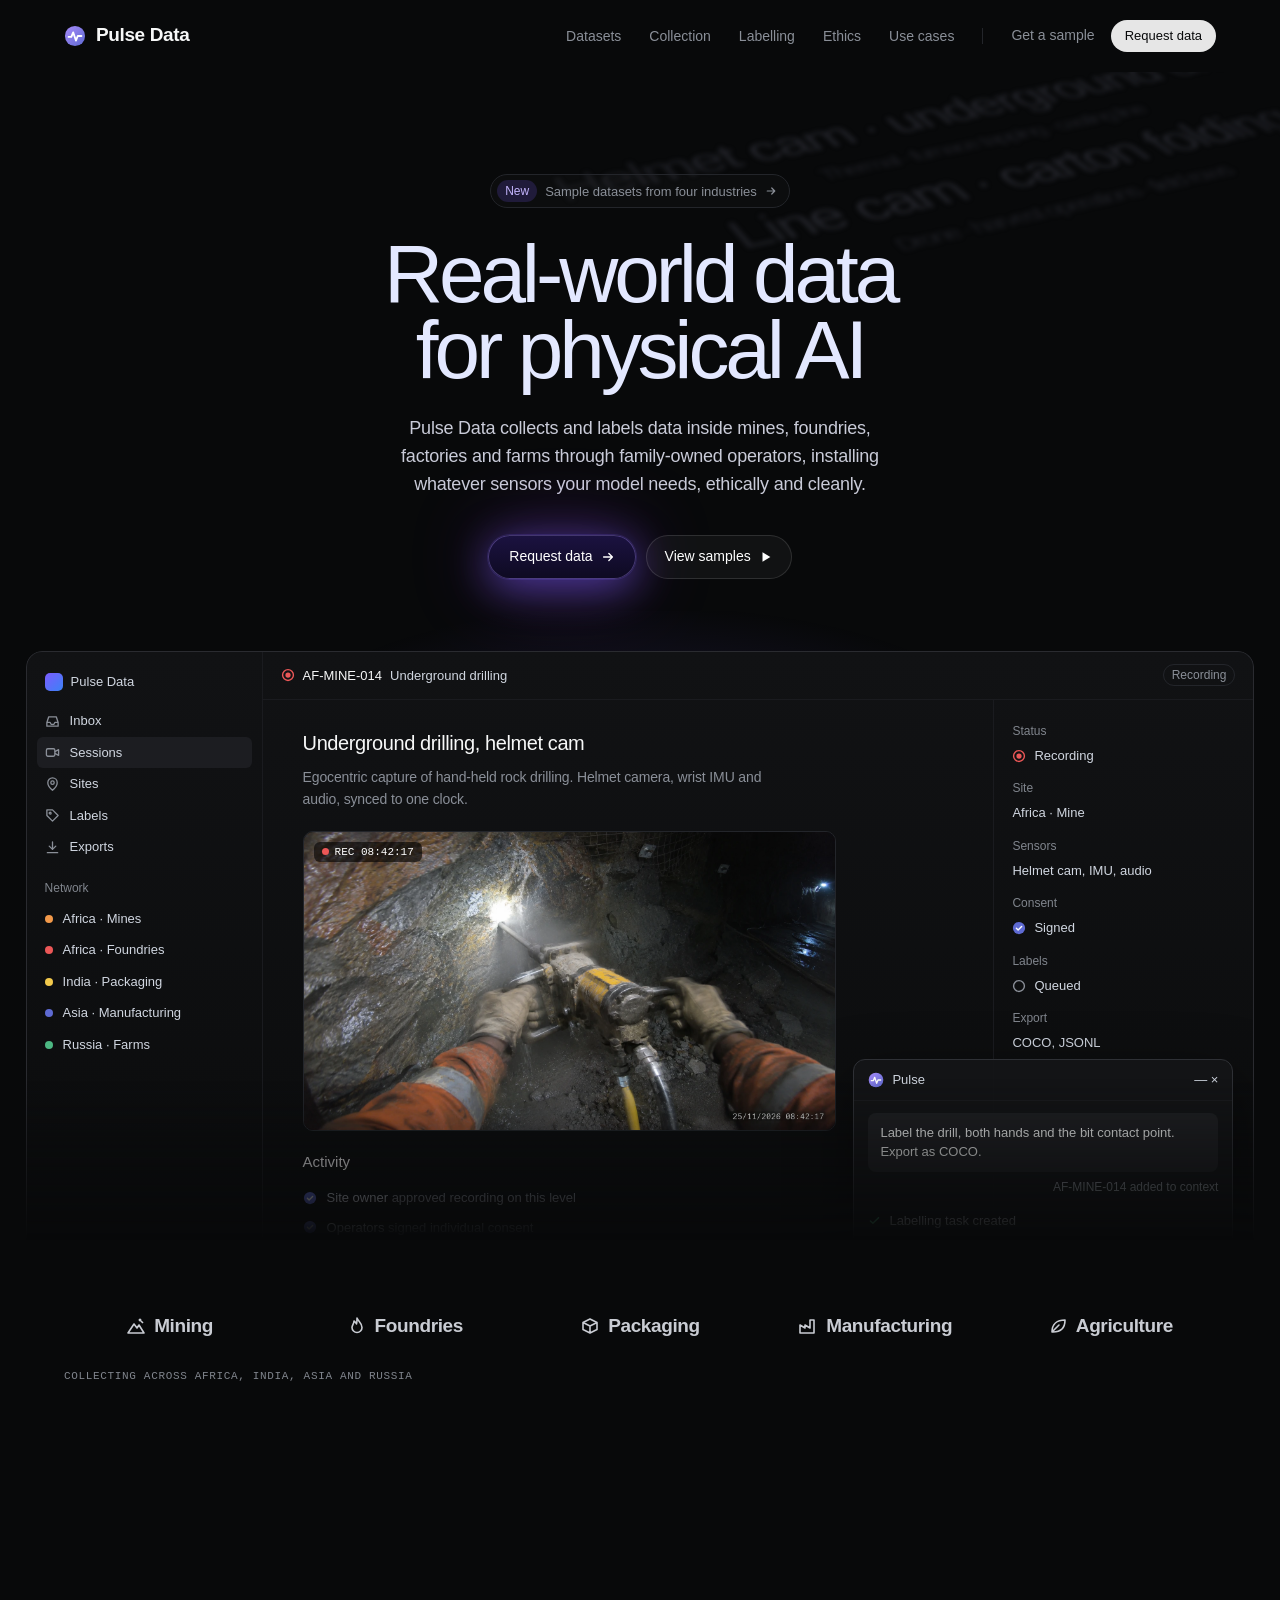
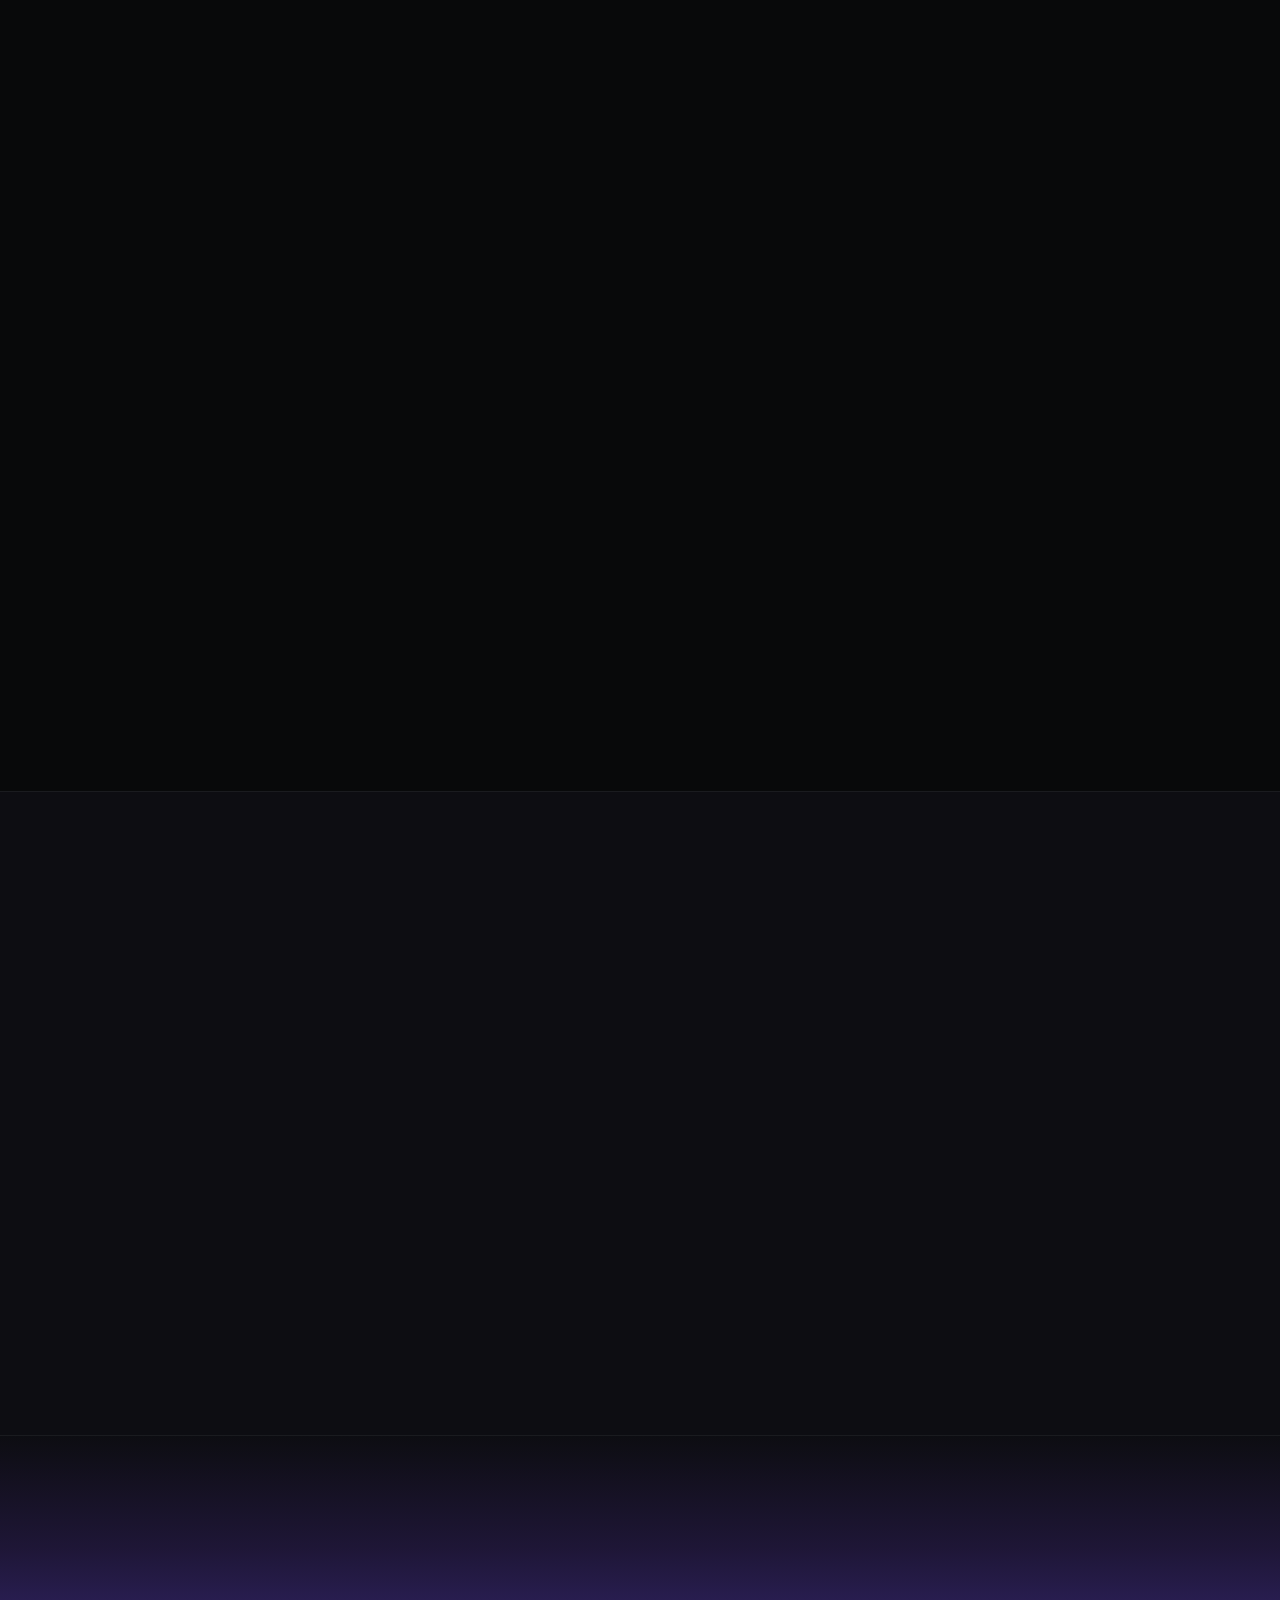
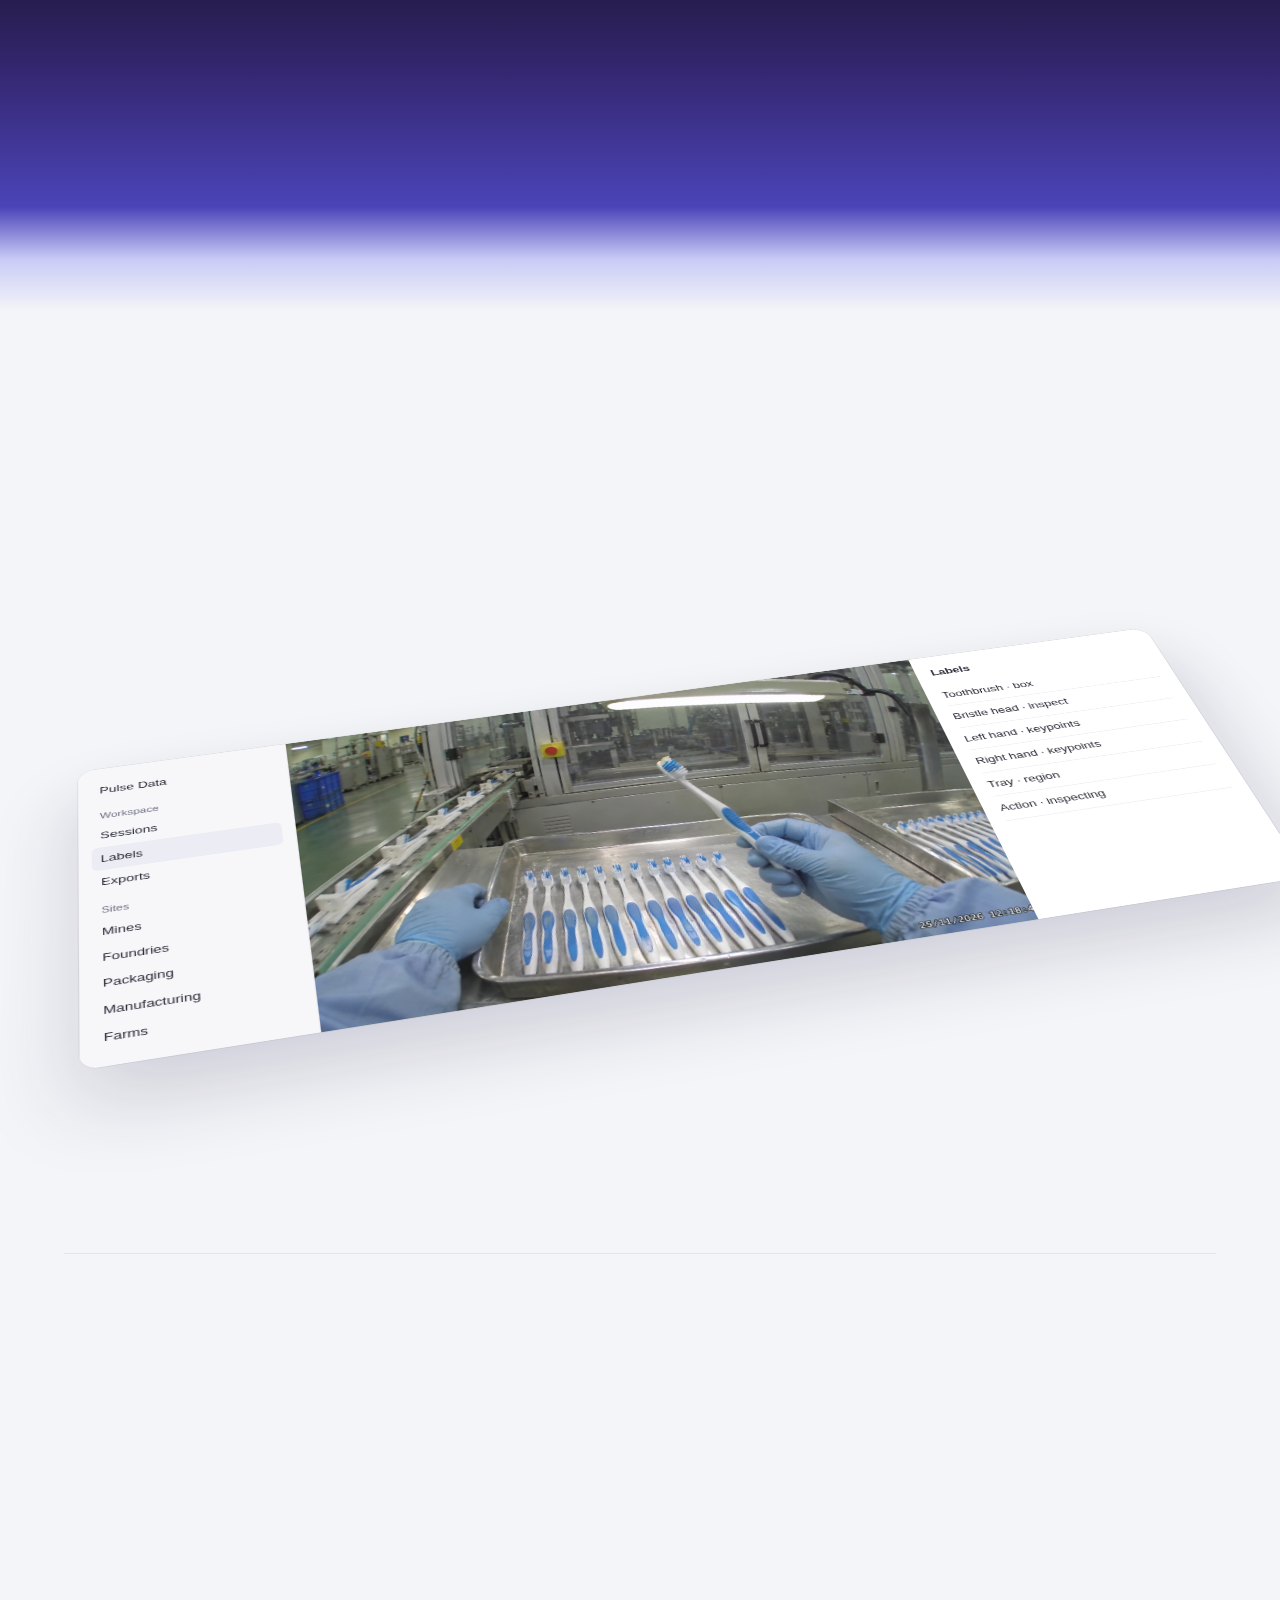
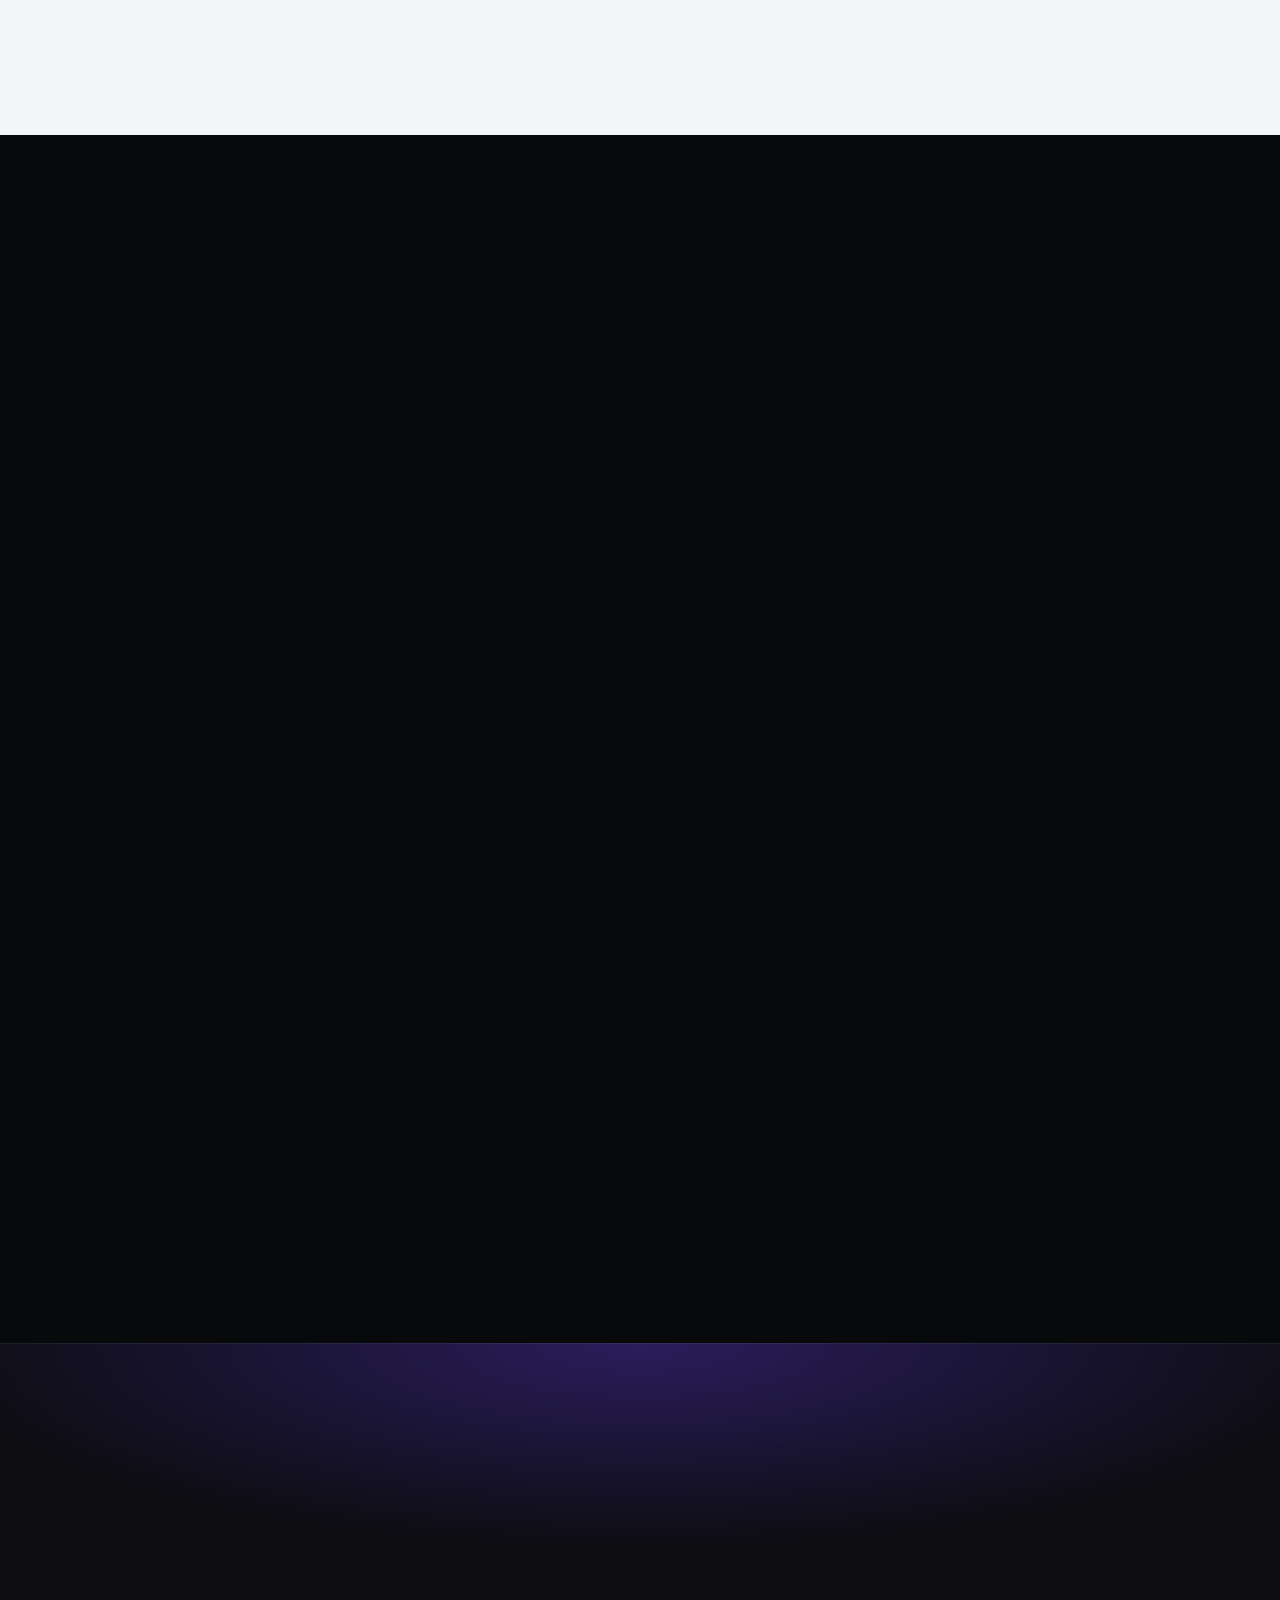
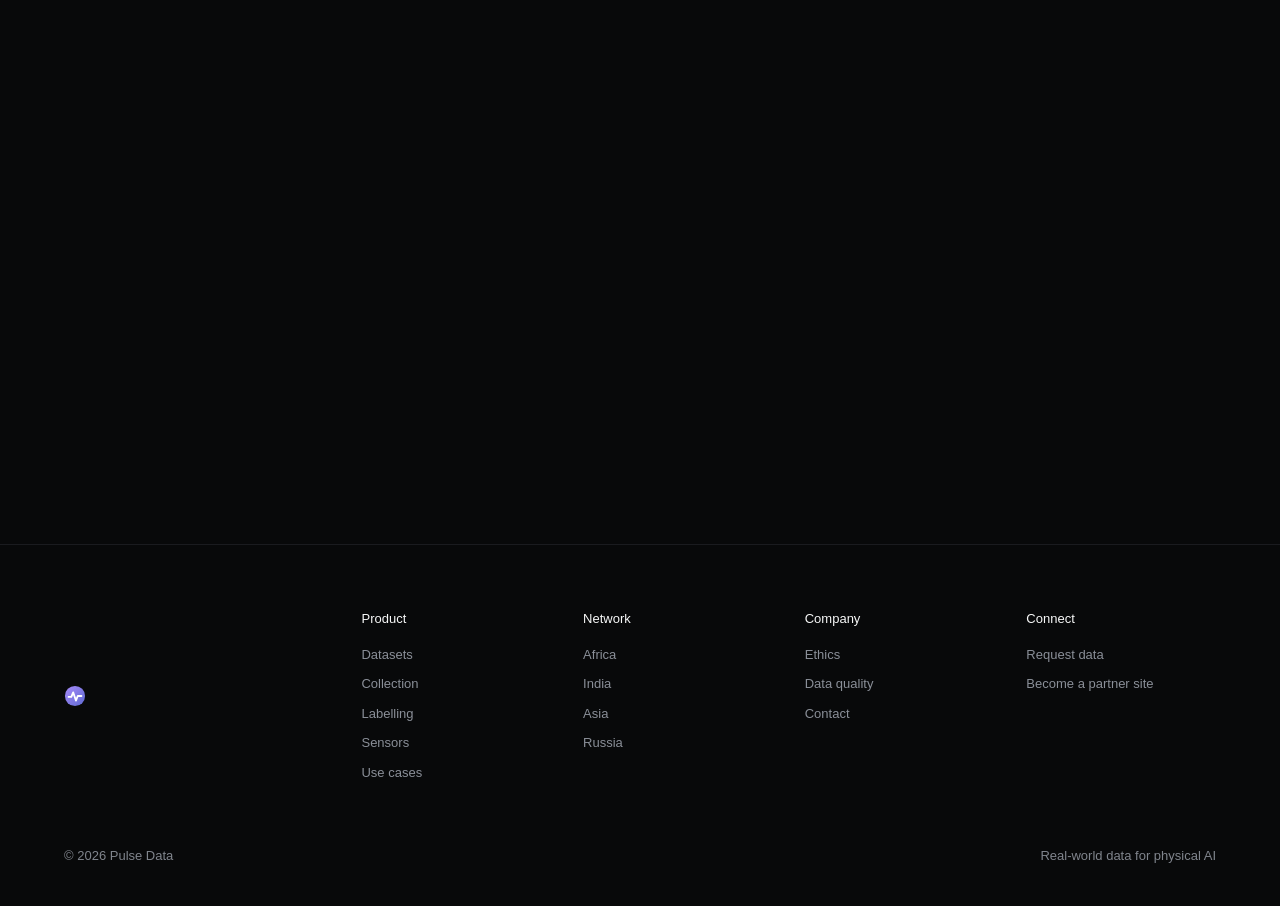
==== commit 0efc5350: "Add sample datasets from foundry, packaging and manufacturing sites Add three founder-supplied helme" ====
--- a/index.html
+++ b/index.html
@@ -63,8 +63,8 @@
     <div class="nav__right">
       <nav aria-label="Primary">
         <ul class="nav__links">
+          <li><a href="#datasets">Datasets</a></li>
           <li><a href="#collection">Collection</a></li>
-          <li><a href="#network">Network</a></li>
           <li><a href="#labelling">Labelling</a></li>
           <li><a href="#ethics">Ethics</a></li>
           <li><a href="#use-cases">Use cases</a></li>
@@ -83,12 +83,12 @@
 <section class="hero" aria-labelledby="hero-title">
   <div class="hero__ghost" aria-hidden="true"><div>Helmet cam · underground drilling<span>Thermal · furnace tapping · casting line</span>Line cam · carton folding<span>Drone · harvest operations · field rows</span></div></div>
   <div class="wrap hero__in">
-    <a class="hero__new rv" href="#labelling"><b>New</b>Sample reel from an underground mine <svg width="12" height="12" aria-hidden="true"><use href="#i-arrow"/></svg></a>
+    <a class="hero__new rv" href="#datasets"><b>New</b>Sample datasets from four industries <svg width="12" height="12" aria-hidden="true"><use href="#i-arrow"/></svg></a>
     <h1 id="hero-title" class="h-xl rv">Real-world data for physical AI</h1>
     <p class="p-lg rv">Pulse Data collects and labels data inside mines, foundries, factories and farms through family-owned operators, installing whatever sensors your model needs, ethically and cleanly.</p>
     <div class="hero__cta rv">
       <a class="btn btn-glow" href="#request">Request data <svg aria-hidden="true"><use href="#i-arrow"/></svg></a>
-      <a class="btn btn-ghost" href="#labelling">View sample <svg aria-hidden="true"><use href="#i-play"/></svg></a>
+      <a class="btn btn-ghost" href="#datasets">View samples <svg aria-hidden="true"><use href="#i-play"/></svg></a>
     </div>
   </div>
 
@@ -166,6 +166,22 @@
   </div>
 </section>
 
+<!-- Sample datasets -->
+<section class="sec sets" id="datasets" aria-labelledby="sets-title">
+  <div class="wrap">
+    <div class="split-head rv">
+      <h2 id="sets-title" class="h-lg">Sample datasets</h2>
+      <div><p class="p-lg">Real footage from partner sites, recorded on helmet cameras during normal shifts and ready for labelling.</p><a class="more" href="#request">Request the full sets <svg aria-hidden="true"><use href="#i-arrow"/></svg></a></div>
+    </div>
+    <div class="sets__grid">
+      <figure class="set rv"><div class="set__img"><img src="assets/mine-drill.webp" alt="Helmet-camera view of a miner drilling into a wet underground rock face" width="1672" height="941" loading="lazy"><span class="rec tnum">REC 08:42:17</span></div><figcaption class="set__body"><small>Mine</small><b>Underground drilling</b><p>Hand-held rock drilling at the rock face, with both hands on the tool.</p><div class="tags"><span class="tag">Helmet cam</span><span class="tag">Hands</span><span class="tag">Tool contact</span></div></figcaption></figure>
+      <figure class="set rv"><div class="set__img"><img src="assets/foundry-casting.webp" alt="Helmet-camera view of gloved hands brushing sand off a freshly cast valve body on a foundry floor" width="1672" height="941" loading="lazy"><span class="rec tnum">REC 10:26:38</span></div><figcaption class="set__body"><small>Foundry</small><b>Casting finishing</b><p>Brushing moulding sand from a cast valve body before machining.</p><div class="tags"><span class="tag">Helmet cam</span><span class="tag">Hands</span><span class="tag">Surface</span></div></figcaption></figure>
+      <figure class="set rv"><div class="set__img"><img src="assets/packaging-sealing.webp" alt="Helmet-camera view of a worker sealing a cardboard carton with a tape gun next to a roller conveyor" width="1672" height="941" loading="lazy"><span class="rec tnum">REC 11:07:26</span></div><figcaption class="set__body"><small>Packaging</small><b>Carton sealing</b><p>Sealing cartons with a tape gun beside a roller conveyor.</p><div class="tags"><span class="tag">Helmet cam</span><span class="tag">Hands</span><span class="tag">Steps</span></div></figcaption></figure>
+      <figure class="set rv"><div class="set__img"><img src="assets/manufacturing-inspection.webp" alt="Helmet-camera view of gloved hands inspecting toothbrushes on a steel tray beside an automated production line" width="1672" height="941" loading="lazy"><span class="rec tnum">REC 12:18:43</span></div><figcaption class="set__body"><small>Manufacturing</small><b>Product inspection</b><p>Gloved visual inspection of toothbrushes coming off an automated line.</p><div class="tags"><span class="tag">Helmet cam</span><span class="tag">Hands</span><span class="tag">Quality check</span></div></figcaption></figure>
+    </div>
+  </div>
+</section>
+
 <div class="wrap">
   <p class="statement rv">A new kind of data partner. <span>Pulse Data works through the owners of real industrial businesses, so your models learn from real shifts, real tools and real conditions, not staged footage.</span></p>
 
@@ -196,16 +212,16 @@
         <div>
           <div class="col__h"><svg><use href="#i-sched"/></svg>Scheduled</div>
           <div class="card"><small>RU-FARM-002</small><p>Harvest operations</p><div class="tags"><span class="tag">Drone</span><span class="tag">Vehicle cam</span></div></div>
-          <div class="card"><small>AS-MFG-007</small><p>Bench assembly, hands</p><div class="tags"><span class="tag">Wrist cam</span><span class="tag">Egocentric</span></div></div>
+          <div class="card"><small>AS-MFG-007</small><p>Product inspection</p><div class="tags"><span class="tag">Helmet cam</span><span class="tag">Quality check</span></div></div>
         </div>
         <div>
           <div class="col__h"><svg><use href="#i-prog"/></svg>Installing</div>
-          <div class="card"><small>AF-FDRY-003</small><p>Casting pour</p><div class="tags"><span class="tag">Thermal</span><span class="tag">Fixed cam</span></div></div>
+          <div class="card"><small>AF-FDRY-003</small><p>Casting finishing</p><div class="tags"><span class="tag">Helmet cam</span><span class="tag">Thermal</span></div></div>
         </div>
         <div>
           <div class="col__h"><svg><use href="#i-rec"/></svg>Recording</div>
           <div class="card"><small>AF-MINE-014</small><p>Underground drilling</p><div class="tags"><span class="tag">Helmet cam</span><span class="tag">IMU</span></div></div>
-          <div class="card"><small>IN-PACK-011</small><p>Carton folding line</p><div class="tags"><span class="tag">Line cam</span><span class="tag">Hands</span></div></div>
+          <div class="card"><small>IN-PACK-011</small><p>Carton sealing</p><div class="tags"><span class="tag">Line cam</span><span class="tag">Hands</span></div></div>
         </div>
         <div>
           <div class="col__h"><svg><use href="#i-done"/></svg>Delivered</div>
@@ -277,8 +293,8 @@
   <div class="lshot" aria-hidden="true">
     <div class="lshot__in">
       <div class="lshot__side"><div>Pulse Data</div><small>Workspace</small><div>Sessions</div><div class="on">Labels</div><div>Exports</div><small>Sites</small><div>Mines</div><div>Foundries</div><div>Packaging</div><div>Manufacturing</div><div>Farms</div></div>
-      <div class="lshot__img"><img src="assets/mine-drill.webp" alt="" width="1672" height="941" loading="lazy"></div>
-      <div class="lshot__list"><b>Labels</b><div>Rock drill · box</div><div>Left hand · keypoints</div><div>Right hand · keypoints</div><div>Bit contact · point</div><div>Rock face · mask</div><div>Action · drilling</div></div>
+      <div class="lshot__img"><img src="assets/manufacturing-inspection.webp" alt="" width="1672" height="941" loading="lazy"></div>
+      <div class="lshot__list"><b>Labels</b><div>Toothbrush · box</div><div>Bristle head · inspect</div><div>Left hand · keypoints</div><div>Right hand · keypoints</div><div>Tray · region</div><div>Action · inspecting</div></div>
     </div>
   </div>
 </section>
@@ -320,11 +336,11 @@
         <div class="q"><small>LBL-2038</small><svg><use href="#i-done"/></svg>Bit contact points</div>
         <div class="q"><small>LBL-2032</small><svg><use href="#i-done"/></svg>Rock face mask</div>
         <div class="qh"><svg><use href="#i-prog"/></svg>In progress <small>2</small></div>
-        <div class="q"><small>LBL-2027</small><svg><use href="#i-prog"/></svg>Carton folding steps</div>
-        <div class="q"><small>LBL-2019</small><svg><use href="#i-prog"/></svg>PPE on the line</div>
+        <div class="q"><small>LBL-2027</small><svg><use href="#i-prog"/></svg>Carton sealing steps</div>
+        <div class="q"><small>LBL-2019</small><svg><use href="#i-prog"/></svg>Toothbrush inspection</div>
         <div class="qh"><svg><use href="#i-todo"/></svg>Todo <small>2</small></div>
         <div class="q"><small>LBL-2014</small><svg><use href="#i-todo"/></svg>Harvest actions</div>
-        <div class="q"><small>LBL-2010</small><svg><use href="#i-todo"/></svg>Casting pour regions</div>
+        <div class="q"><small>LBL-2010</small><svg><use href="#i-todo"/></svg>Casting sand regions</div>
       </div>
       <figure class="viewer" id="viewer" data-labels="on">
         <div class="viewer__bar"><span class="tnum">AF-MINE-014 / frame 0414<span class="hide-sm"> · action: drilling</span></span><button class="switch" id="labelToggle" type="button" aria-pressed="true" aria-controls="viewer"><i aria-hidden="true"></i>Labels</button></div>
@@ -427,7 +443,7 @@
   <div class="wrap">
     <div class="foot__grid">
       <a class="brand" href="#main" aria-label="Pulse Data home"><svg aria-hidden="true"><use href="#logo"/></svg></a>
-      <div><h5>Product</h5><ul><li><a href="#collection">Collection</a></li><li><a href="#labelling">Labelling</a></li><li><a href="#network">Sensors</a></li><li><a href="#use-cases">Use cases</a></li></ul></div>
+      <div><h5>Product</h5><ul><li><a href="#datasets">Datasets</a></li><li><a href="#collection">Collection</a></li><li><a href="#labelling">Labelling</a></li><li><a href="#network">Sensors</a></li><li><a href="#use-cases">Use cases</a></li></ul></div>
       <div><h5>Network</h5><ul><li><a href="#ethics">Africa</a></li><li><a href="#ethics">India</a></li><li><a href="#ethics">Asia</a></li><li><a href="#ethics">Russia</a></li></ul></div>
       <div><h5>Company</h5><ul><li><a href="#ethics">Ethics</a></li><li><a href="#ethics">Data quality</a></li><li><a href="#request">Contact</a></li></ul></div>
       <div><h5>Connect</h5><ul><li><a href="#request">Request data</a></li><li><a href="#request">Become a partner site</a></li></ul></div>
--- a/styles.css
+++ b/styles.css
@@ -395,3 +395,20 @@
 .logos__row { grid-template-columns: repeat(5, 1fr); }
 @media (max-width: 1100px) { .logos__row { grid-template-columns: repeat(3, 1fr); } }
 @media (max-width: 560px) { .logos__row { grid-template-columns: repeat(2, 1fr); } }
+
+/* sample datasets */
+.sets { padding-top: clamp(72px, 9vw, 128px); padding-bottom: 0; }
+.sets__grid { display: grid; grid-template-columns: repeat(4, 1fr); gap: 12px; }
+.set { border: 1px solid var(--line); border-radius: 12px; overflow: hidden; background: var(--panel); transition: border-color .2s, transform .25s var(--ease); }
+.set:hover { border-color: #34363C; transform: translateY(-2px); }
+.set__img { position: relative; aspect-ratio: 16 / 10; overflow: hidden; }
+.set__img img { width: 100%; height: 100%; object-fit: cover; transition: transform .6s var(--ease); }
+.set:hover .set__img img { transform: scale(1.03); }
+.set__img .rec { position: absolute; top: 10px; left: 10px; display: flex; gap: 6px; align-items: center; background: rgba(0, 0, 0, .6); padding: 3px 7px; border-radius: 6px; font: 500 11px var(--mono); color: #fff; }
+.set__img .rec::before { content: ""; width: 6px; height: 6px; border-radius: 50%; background: var(--red); }
+.set__body { padding: 16px; }
+.set__body small { font-family: var(--mono); font-size: 11px; letter-spacing: .06em; text-transform: uppercase; color: var(--dim); }
+.set__body b { display: block; font-weight: 510; font-size: 15px; margin: 4px 0 6px; }
+.set__body p { color: var(--muted); font-size: 13.5px; line-height: 1.5; margin-bottom: 12px; }
+@media (max-width: 1100px) { .sets__grid { grid-template-columns: repeat(2, 1fr); } }
+@media (max-width: 560px) { .sets__grid { grid-template-columns: 1fr; } }
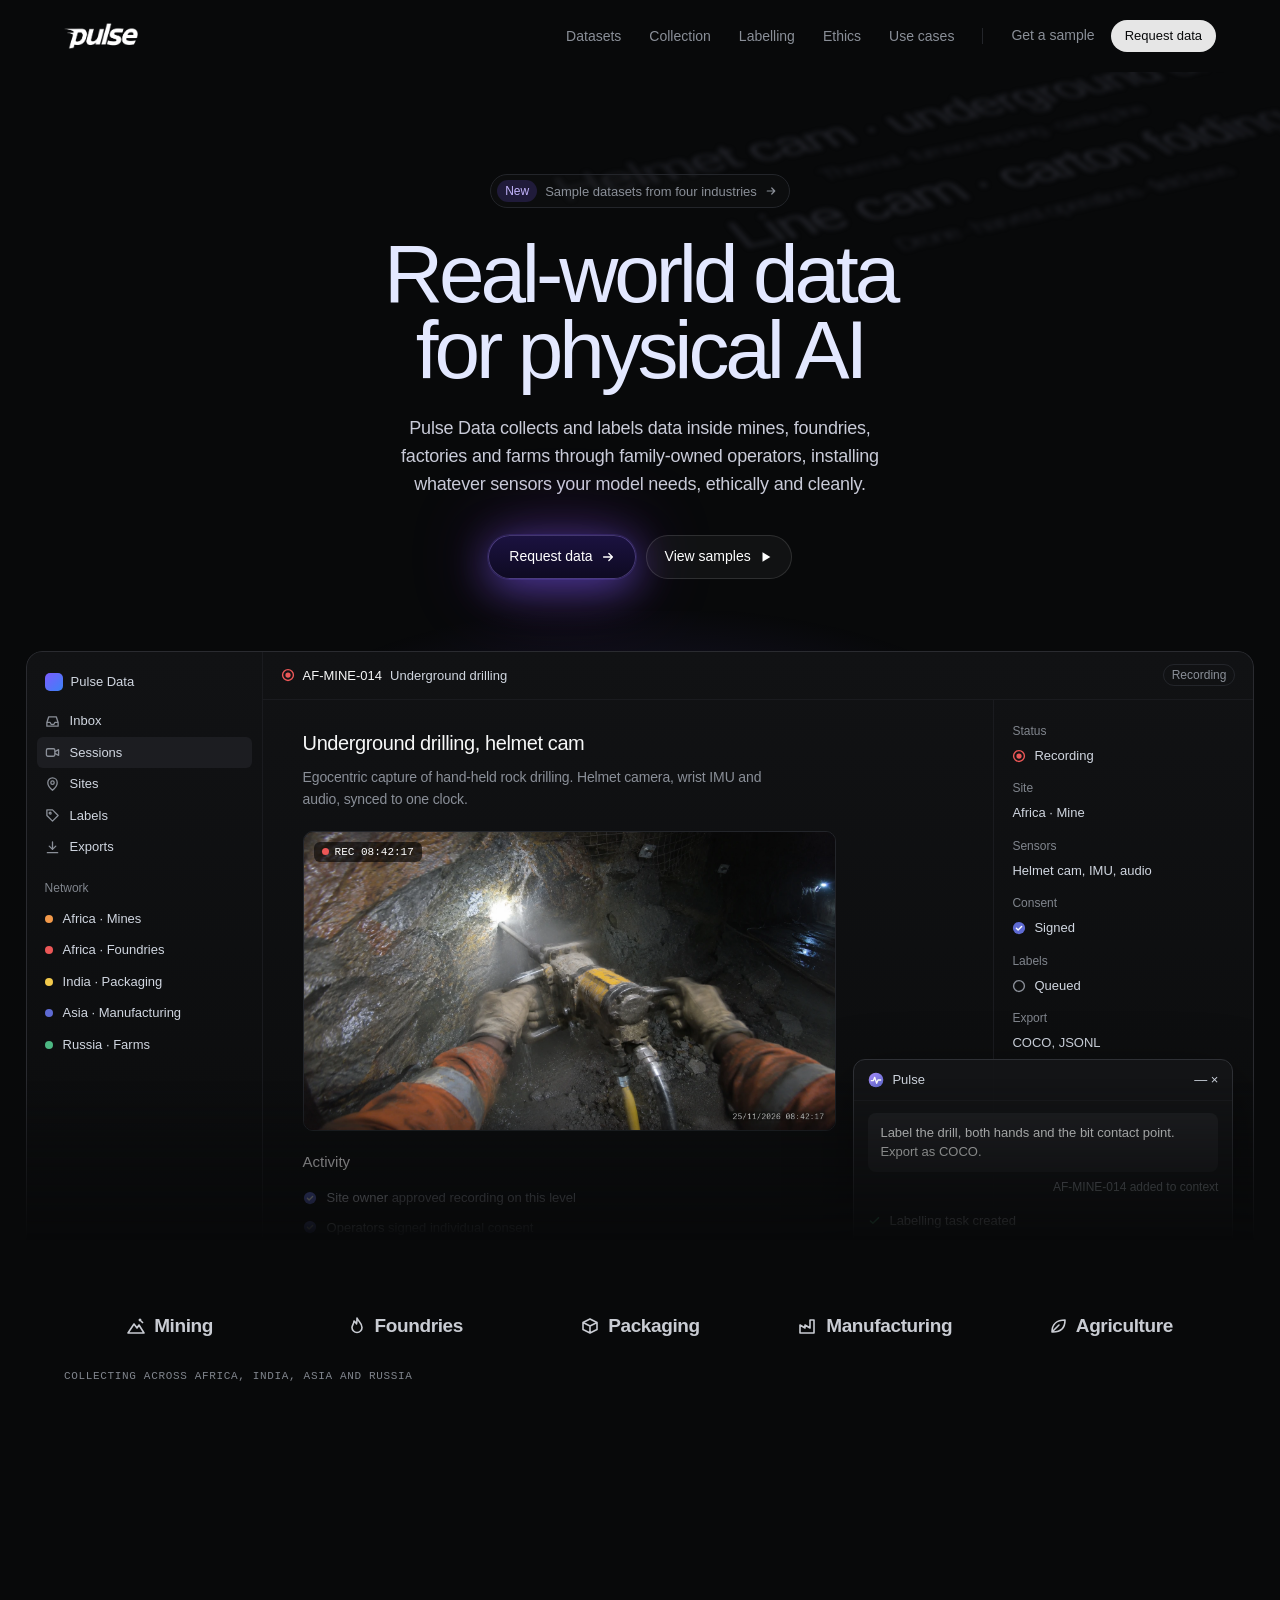
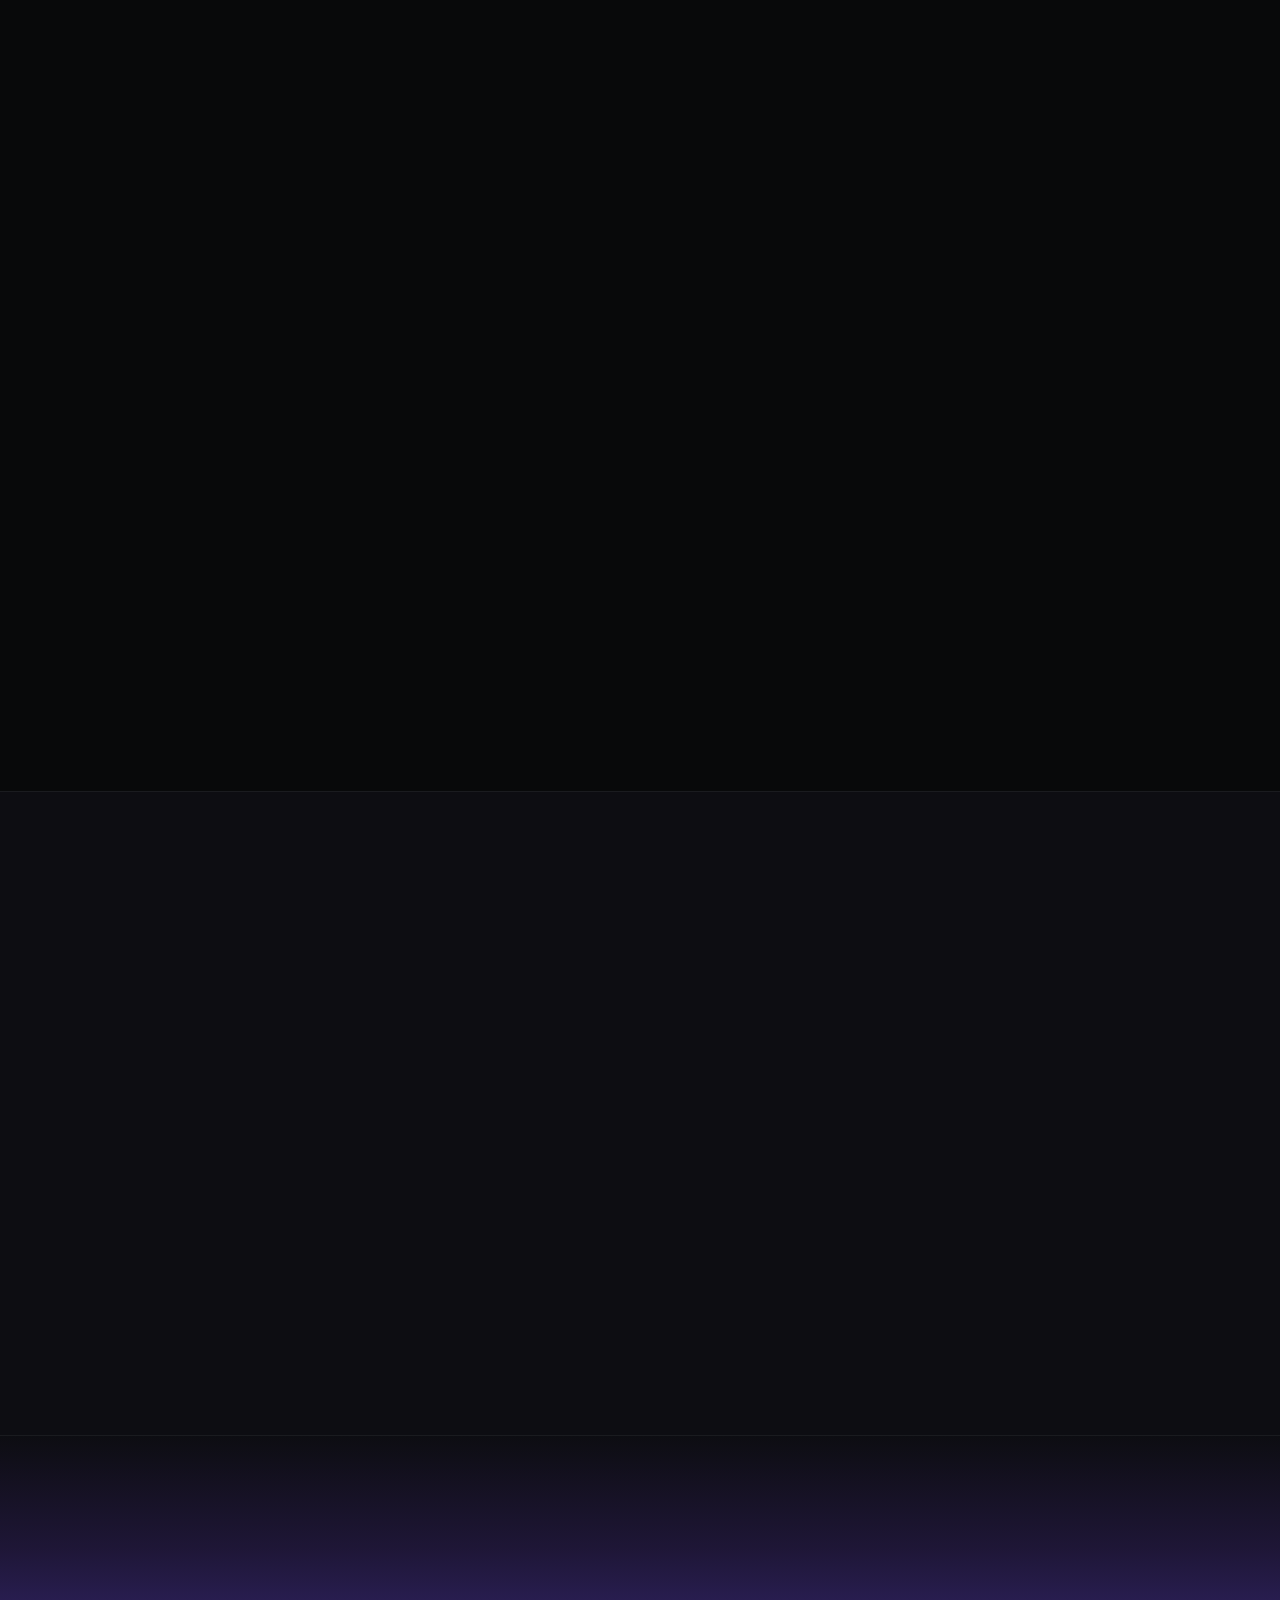
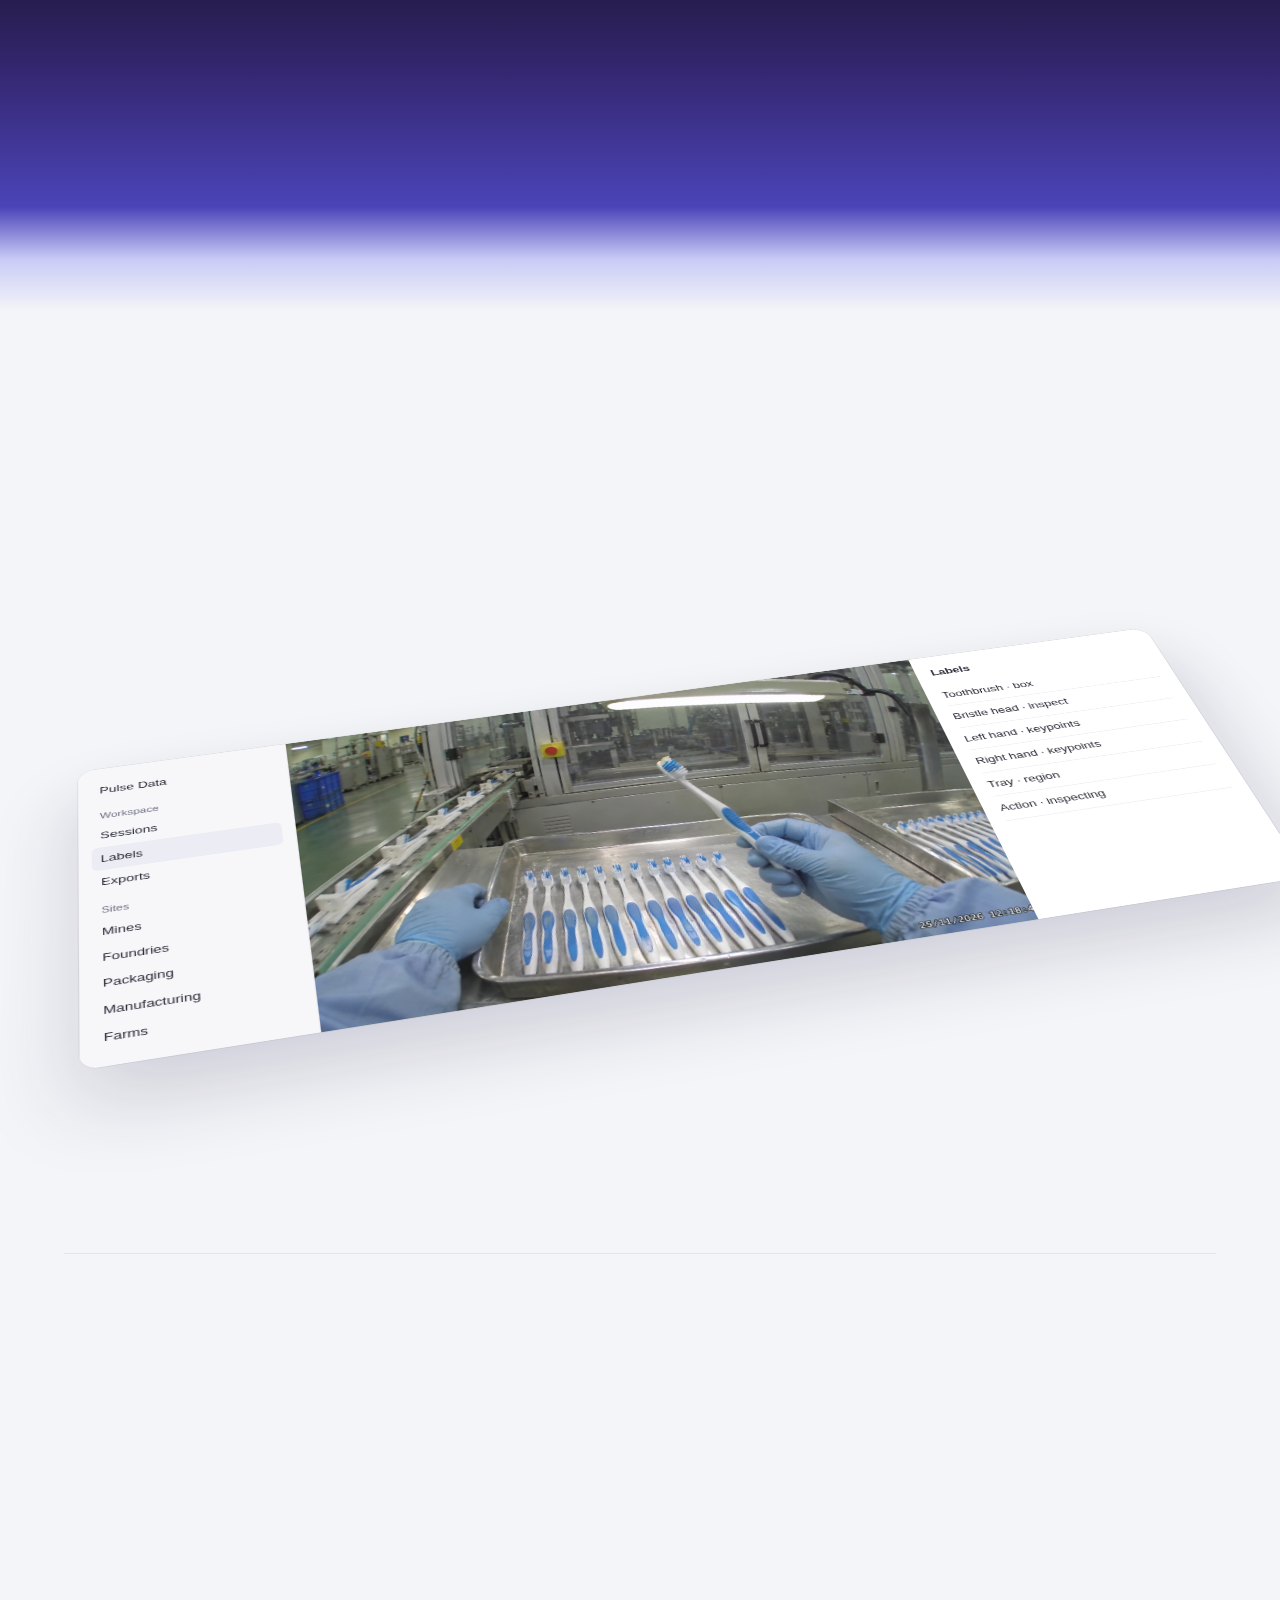
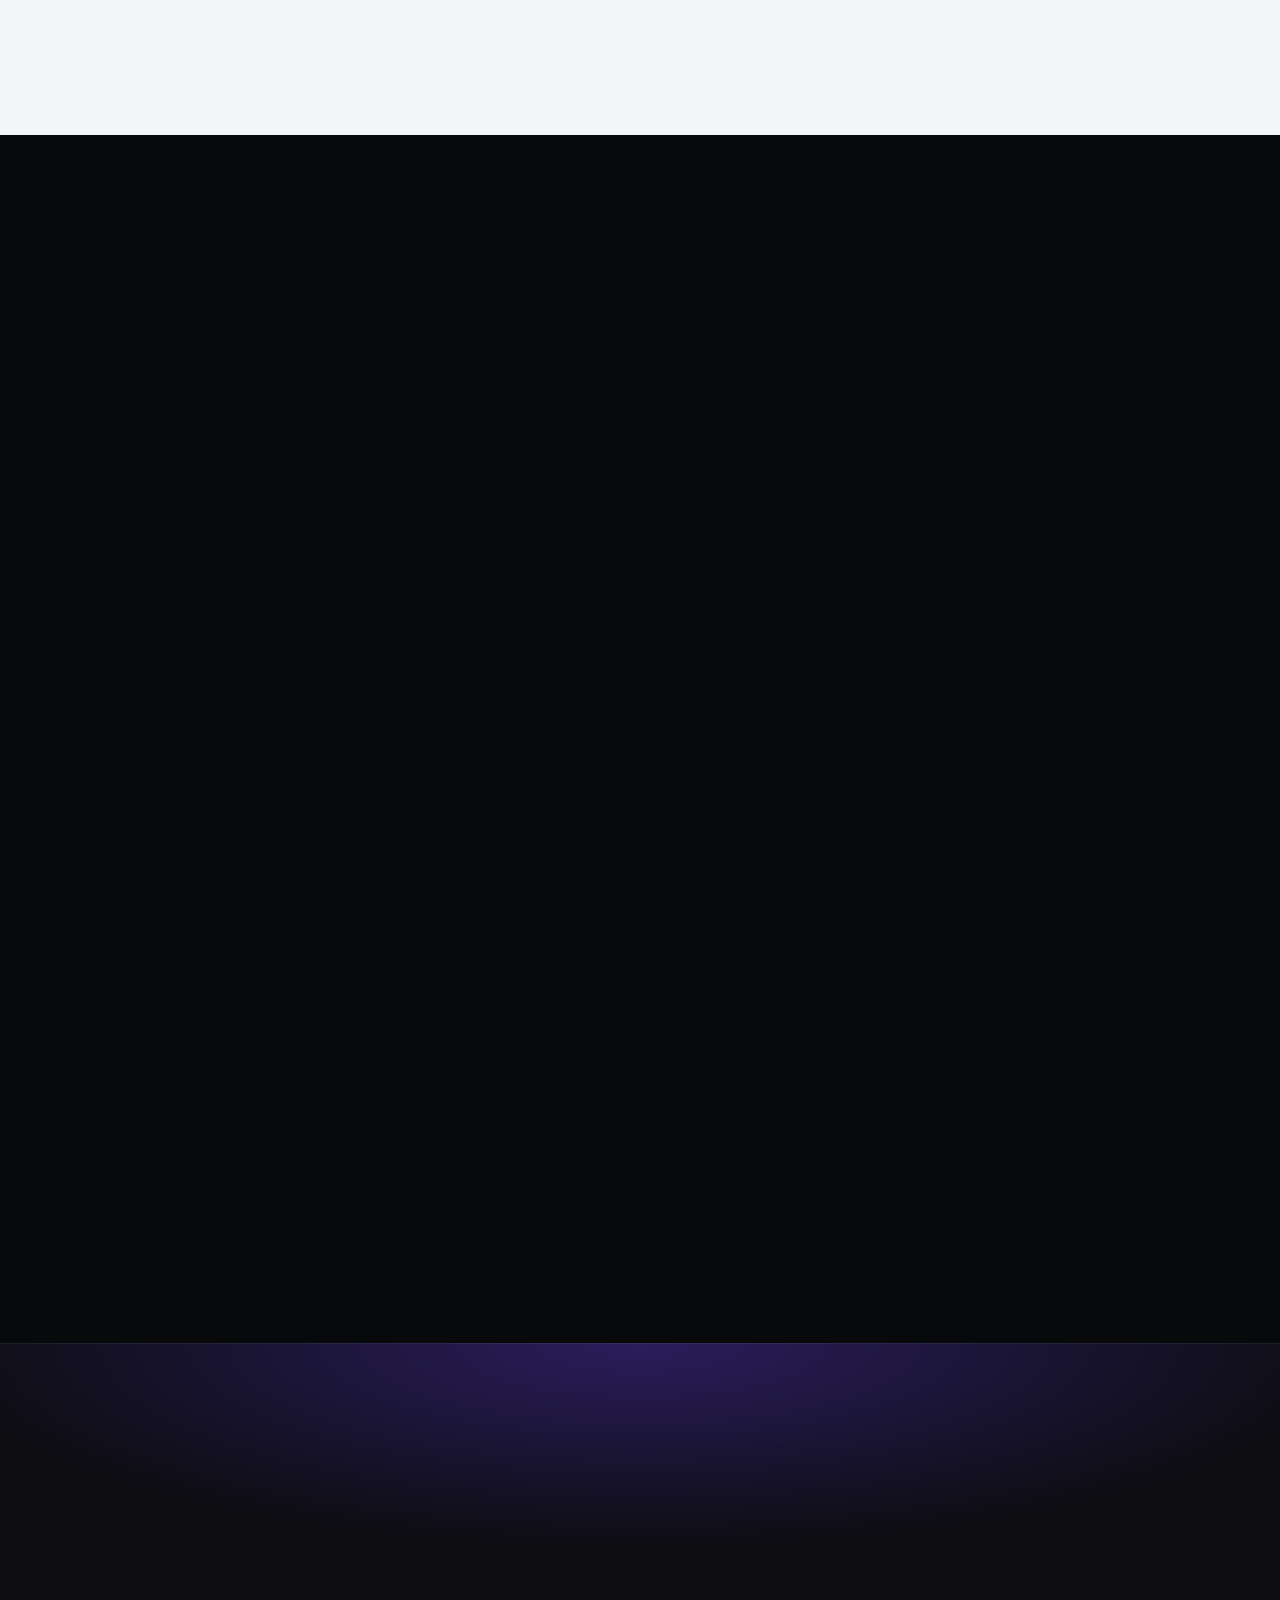
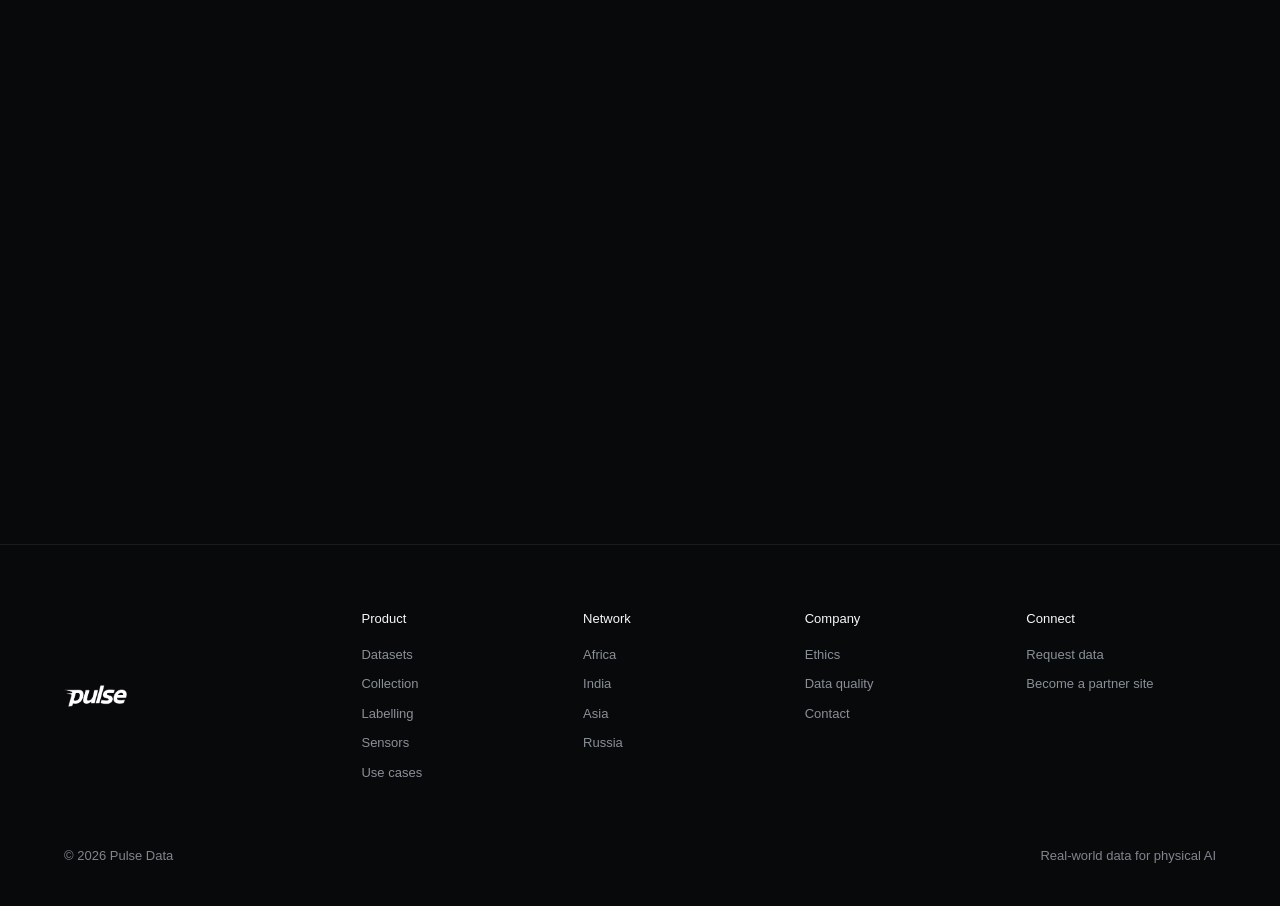
==== commit ee7bb584: "Use the Pulse wordmark as the site logo Co-Authored-By: Claude Opus 5.5 <noreply@anthropic.com> Clau" ====
--- a/index.html
+++ b/index.html
@@ -59,7 +59,7 @@
 
 <header class="nav" id="nav">
   <div class="wrap nav__in">
-    <a class="brand" href="#main" aria-label="Pulse Data home"><svg aria-hidden="true"><use href="#logo"/></svg>Pulse Data</a>
+    <a class="brand" href="#main"><img src="assets/pulse-logo.png" alt="Pulse, back to top" width="747" height="261"></a>
     <div class="nav__right">
       <nav aria-label="Primary">
         <ul class="nav__links">
@@ -442,7 +442,7 @@
 <footer class="foot">
   <div class="wrap">
     <div class="foot__grid">
-      <a class="brand" href="#main" aria-label="Pulse Data home"><svg aria-hidden="true"><use href="#logo"/></svg></a>
+      <a class="brand brand--foot" href="#main"><img src="assets/pulse-logo.png" alt="Pulse, back to top" width="747" height="261"></a>
       <div><h5>Product</h5><ul><li><a href="#datasets">Datasets</a></li><li><a href="#collection">Collection</a></li><li><a href="#labelling">Labelling</a></li><li><a href="#network">Sensors</a></li><li><a href="#use-cases">Use cases</a></li></ul></div>
       <div><h5>Network</h5><ul><li><a href="#ethics">Africa</a></li><li><a href="#ethics">India</a></li><li><a href="#ethics">Asia</a></li><li><a href="#ethics">Russia</a></li></ul></div>
       <div><h5>Company</h5><ul><li><a href="#ethics">Ethics</a></li><li><a href="#ethics">Data quality</a></li><li><a href="#request">Contact</a></li></ul></div>
--- a/styles.css
+++ b/styles.css
@@ -76,7 +76,8 @@
 .nav.scrolled { background: rgba(8, 9, 10, .78); border-color: var(--line-soft); backdrop-filter: blur(20px); -webkit-backdrop-filter: blur(20px); }
 .nav__in { height: 100%; display: flex; align-items: center; justify-content: space-between; gap: 24px; }
 .brand { display: flex; align-items: center; gap: 10px; font-size: 19px; font-weight: 590; letter-spacing: -.02em; }
-.brand svg { width: 22px; height: 22px; }
+.brand img { height: 26px; width: auto; }
+.brand--foot img { height: 22px; }
 .nav__right { display: flex; align-items: center; gap: 4px; }
 .nav__links { display: flex; list-style: none; gap: 4px; }
 .nav__links a, .nav__login { font-size: 14px; color: var(--muted); padding: 6px 12px; border-radius: 6px; transition: color .2s; }
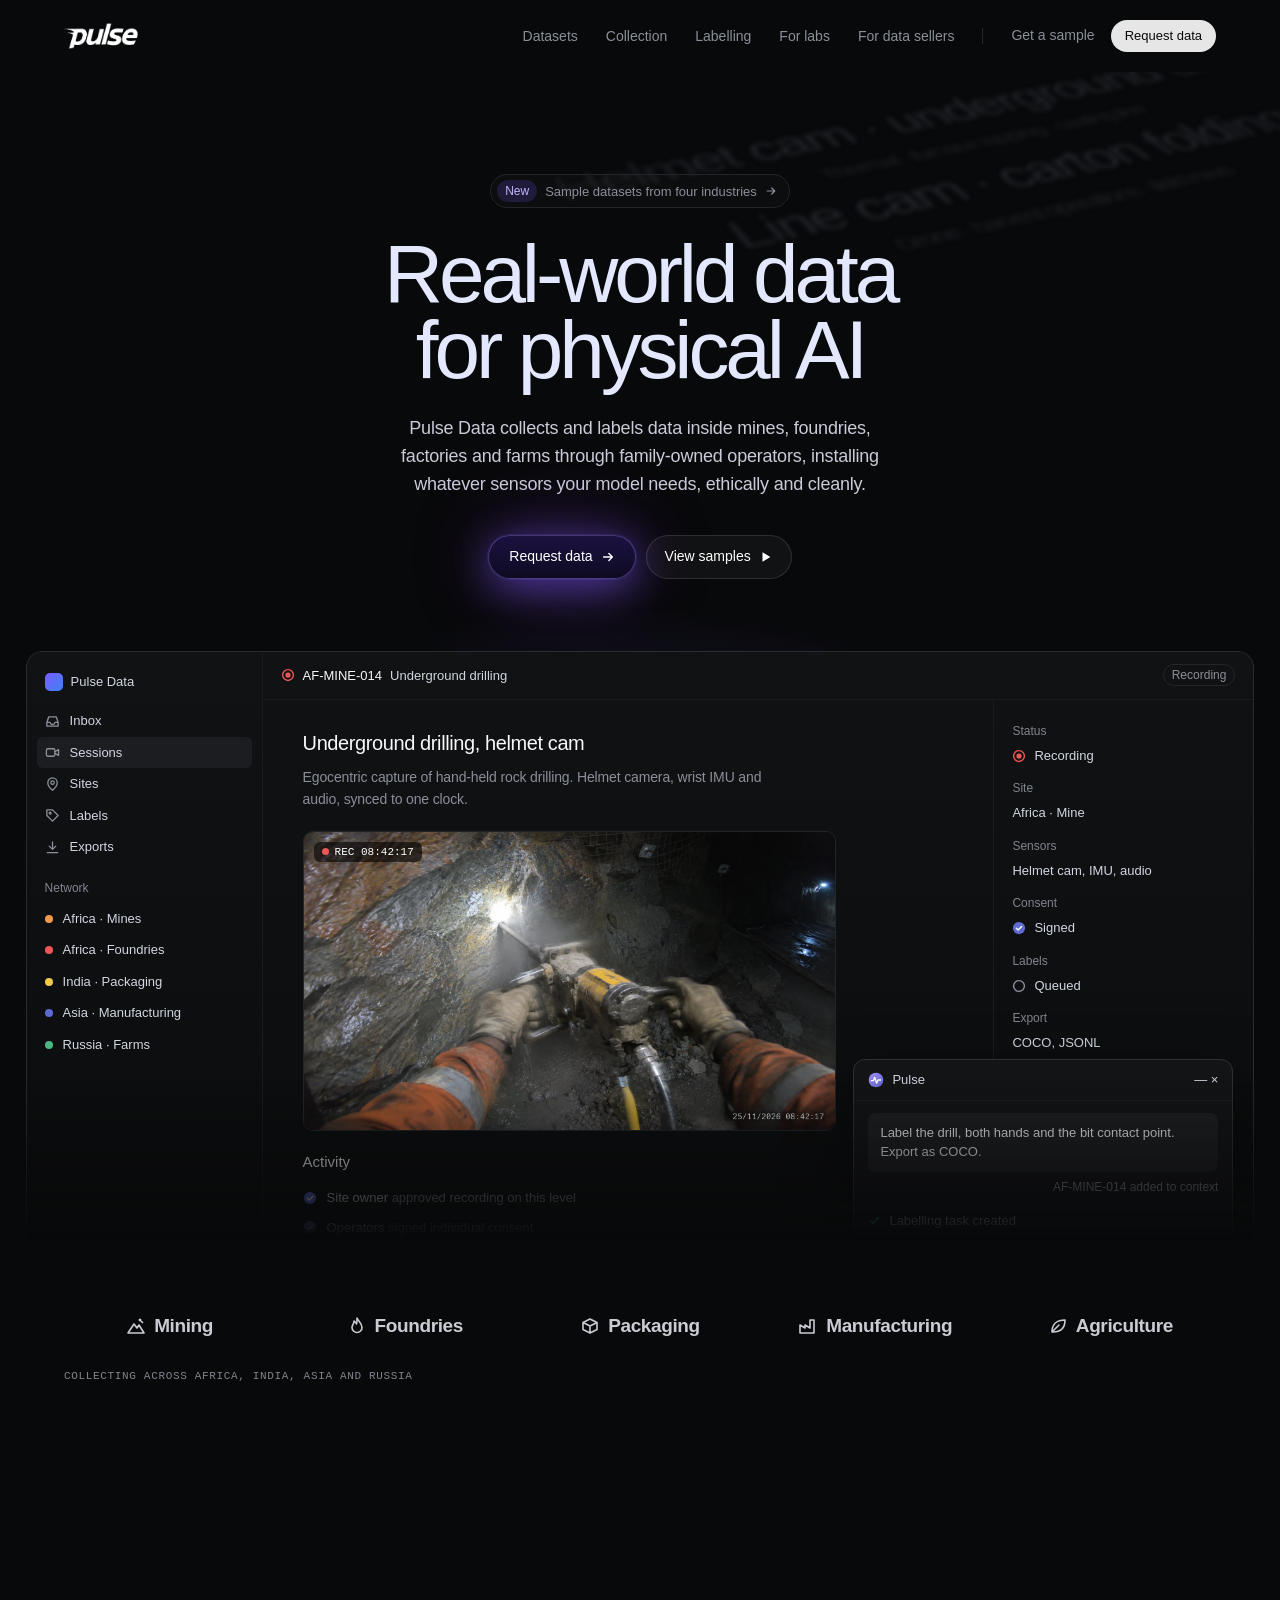
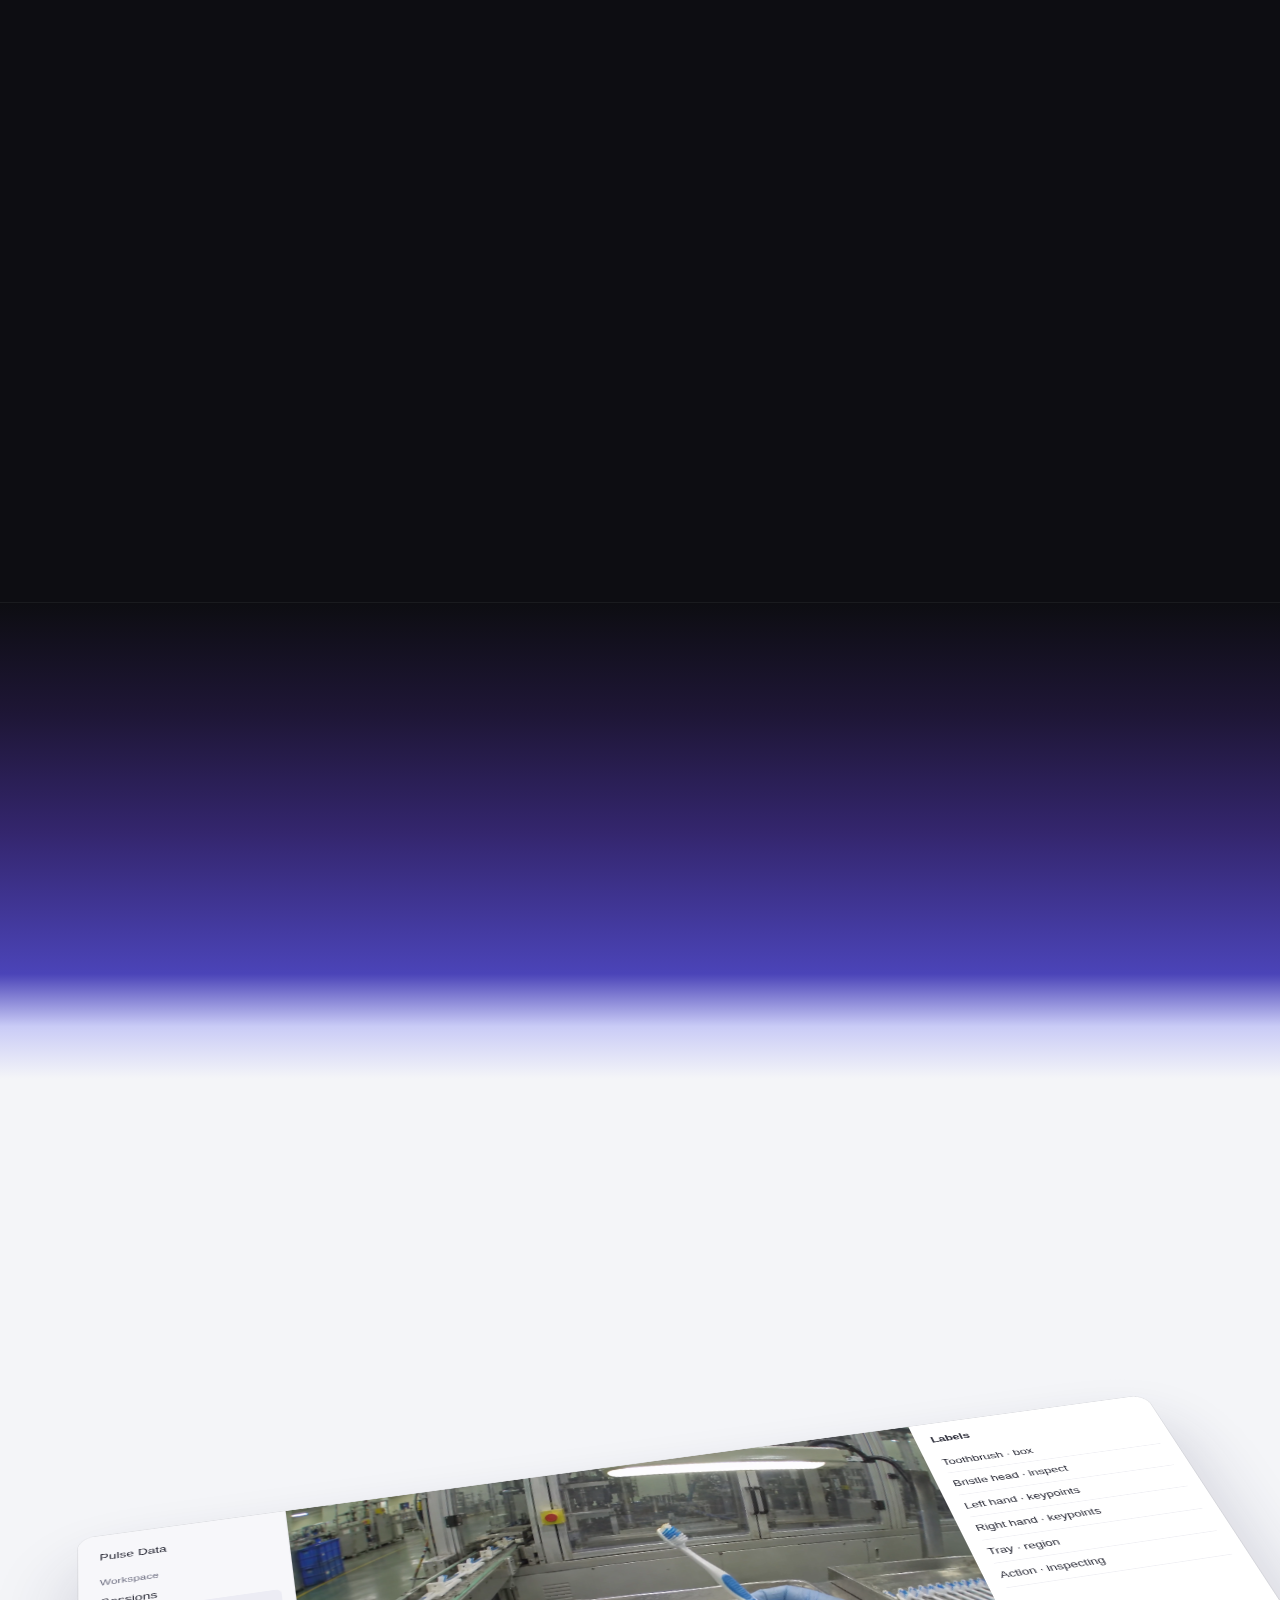
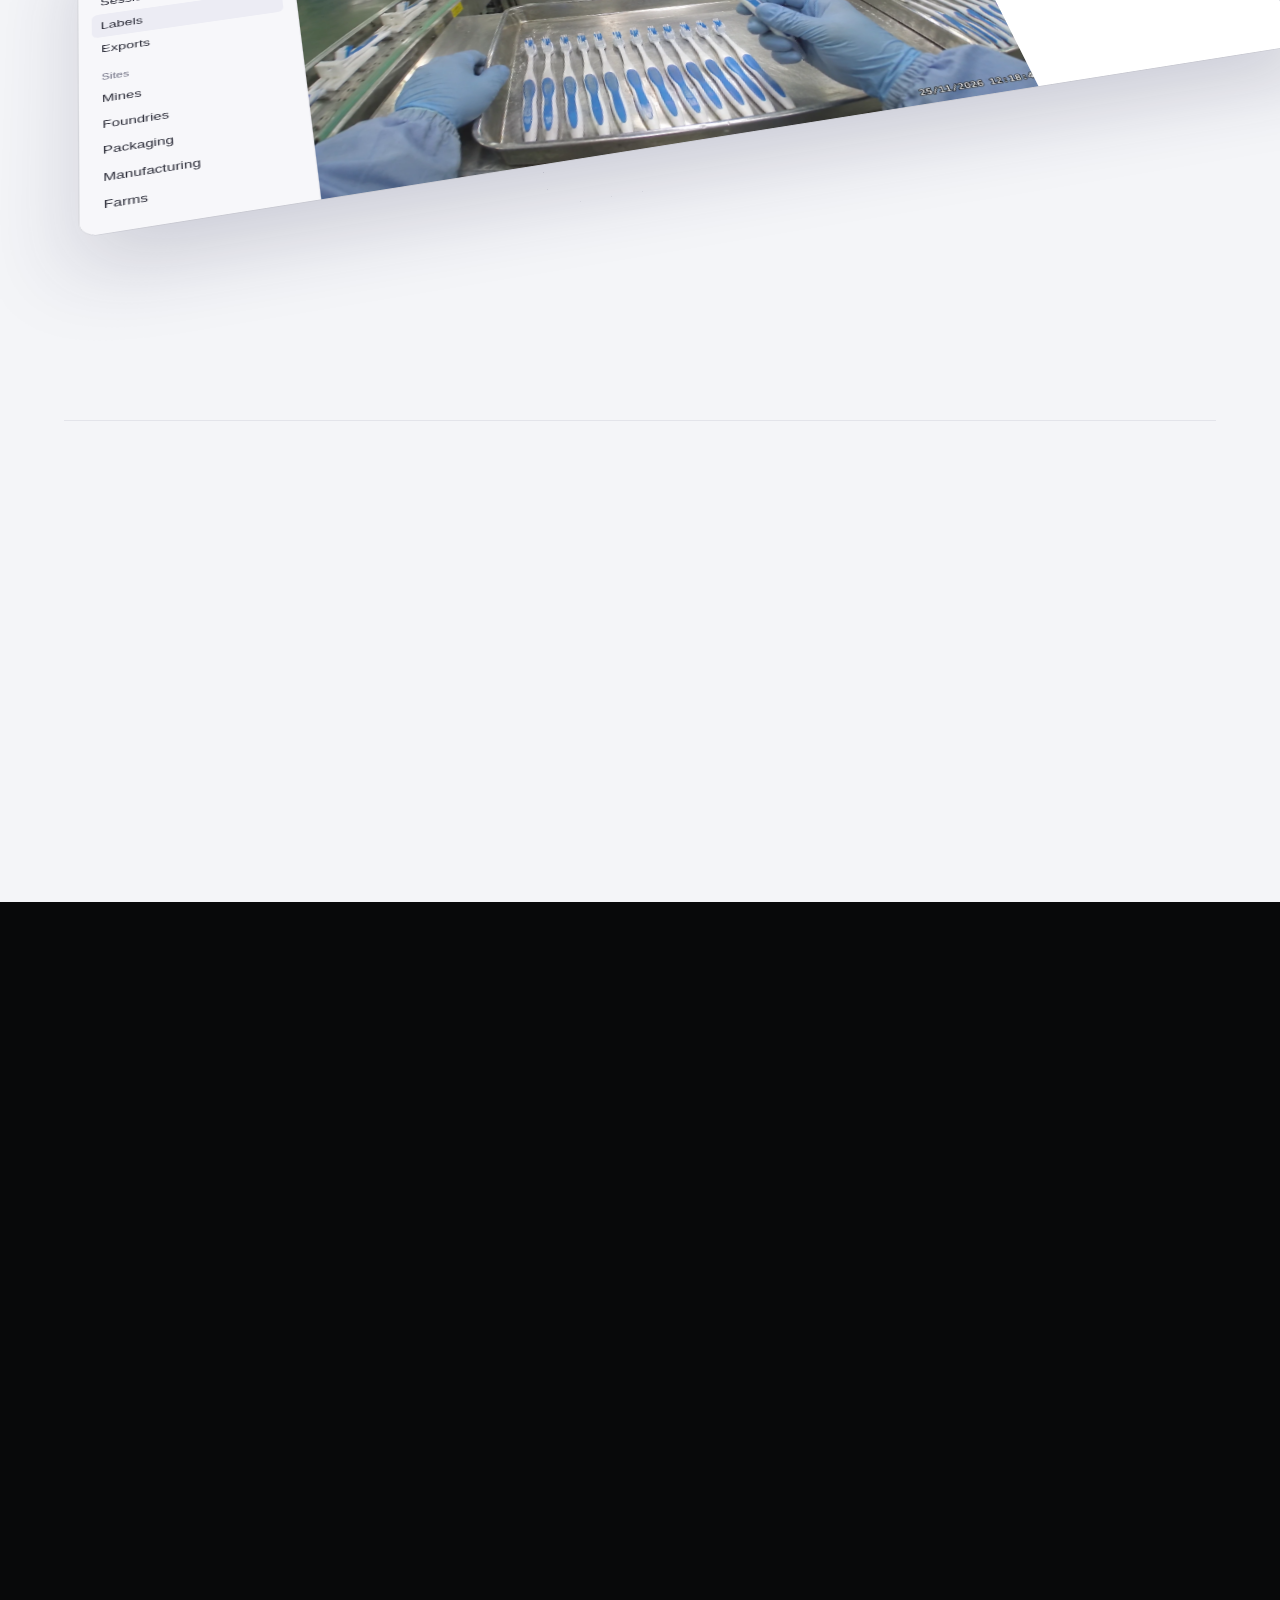
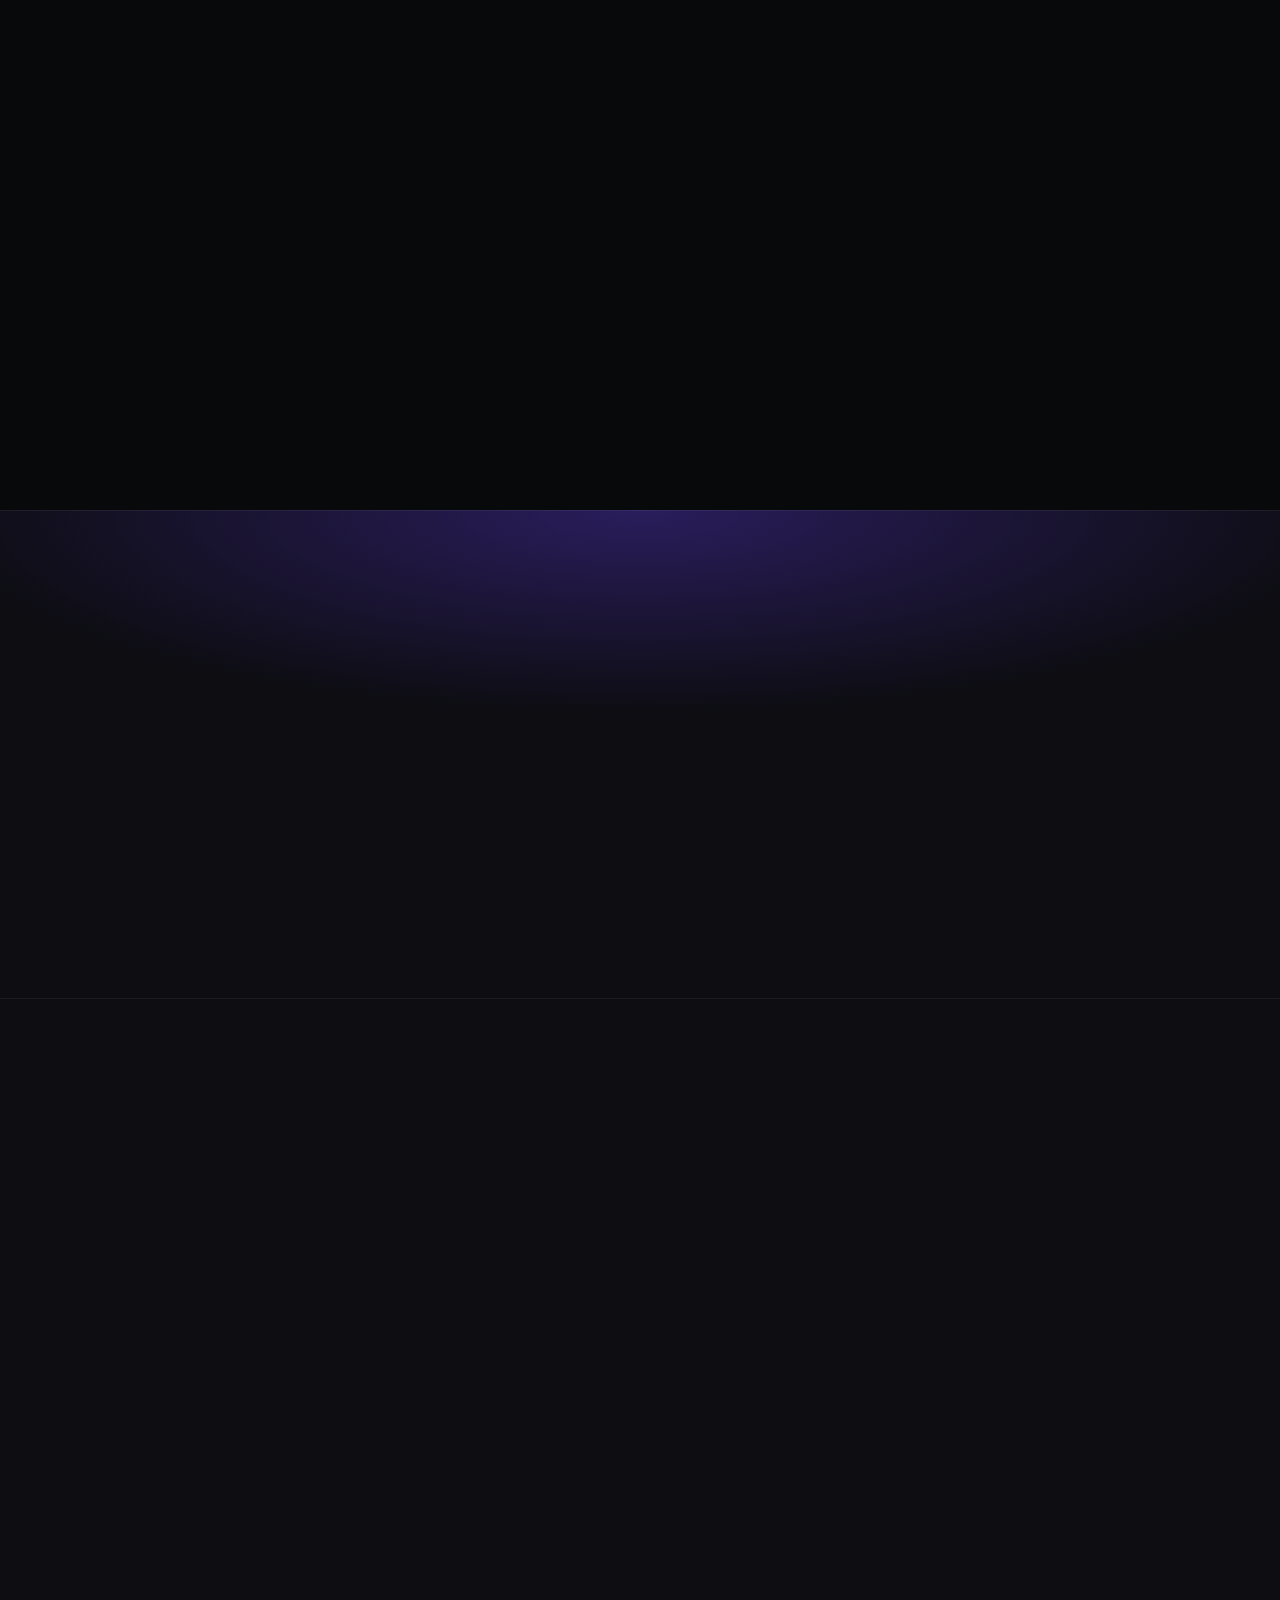
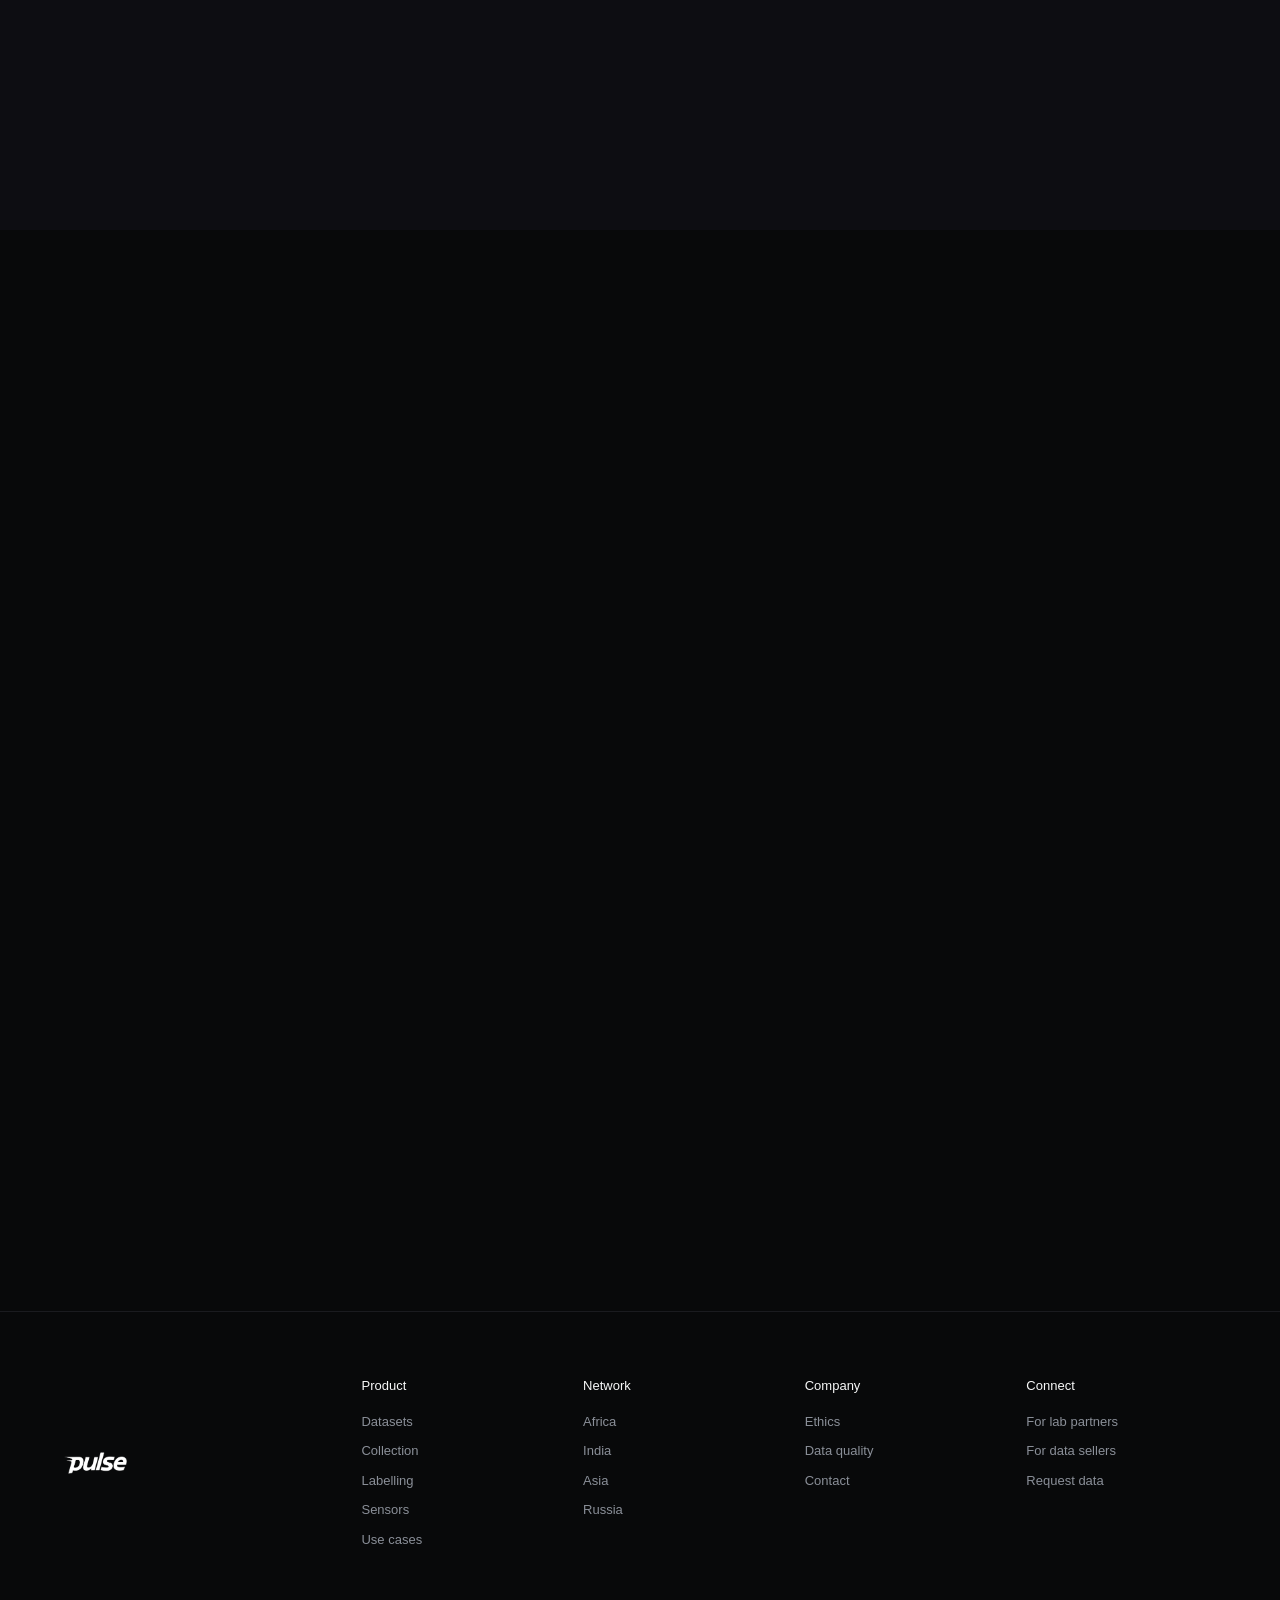
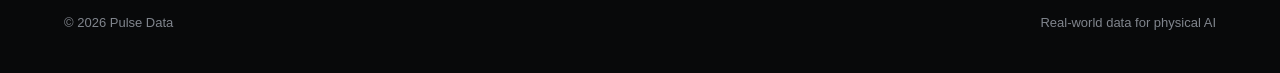
==== commit 154de51b: "Add landing pages for lab partners and data sellers labs.html covers the data, its value to models, " ====
--- a/index.html
+++ b/index.html
@@ -55,6 +55,7 @@
   <symbol id="i-file" viewBox="0 0 16 16" fill="none" stroke="currentColor" stroke-width="1.4" stroke-linejoin="round"><path d="M9 1.5H4a1.5 1.5 0 0 0-1.5 1.5v10A1.5 1.5 0 0 0 4 14.5h8a1.5 1.5 0 0 0 1.5-1.5V6z M9 1.5V6h4.5"/></symbol>
   <symbol id="i-clock" viewBox="0 0 16 16" fill="none" stroke="currentColor" stroke-width="1.4" stroke-linecap="round"><circle cx="8" cy="8" r="6.5"/><path d="M8 4.5V8l2.5 1.5"/></symbol>
   <symbol id="i-globe" viewBox="0 0 16 16" fill="none" stroke="currentColor" stroke-width="1.4"><circle cx="8" cy="8" r="6.5"/><path d="M1.5 8h13M8 1.5c2 2 2.8 4.3 2.8 6.5S10 12.5 8 14.5C6 12.5 5.2 10.2 5.2 8S6 3.5 8 1.5z"/></symbol>
+  <symbol id="i-x2" viewBox="0 0 16 16" fill="none" stroke="currentColor" stroke-width="1.8" stroke-linecap="round"><path d="M4 4l8 8M12 4l-8 8"/></symbol>
 </svg>
 
 <header class="nav" id="nav">
@@ -66,8 +67,8 @@
           <li><a href="#datasets">Datasets</a></li>
           <li><a href="#collection">Collection</a></li>
           <li><a href="#labelling">Labelling</a></li>
-          <li><a href="#ethics">Ethics</a></li>
-          <li><a href="#use-cases">Use cases</a></li>
+          <li><a href="labs.html">For labs</a></li>
+          <li><a href="sellers.html">For data sellers</a></li>
         </ul>
       </nav>
       <span class="nav__sep" aria-hidden="true"></span>
@@ -182,6 +183,33 @@
   </div>
 </section>
 
+<!-- Two audiences -->
+<section class="paths" id="paths" aria-labelledby="paths-title">
+  <div class="wrap">
+    <h2 id="paths-title" class="h-two rv">Two ways to work with Pulse. <span>Buy real-world data for your models, or earn from the work your sites already do.</span></h2>
+    <div class="paths__grid">
+      <a class="path rv" href="labs.html">
+        <div class="path__img"><img src="assets/manufacturing-inspection.webp" alt="" width="1672" height="941" loading="lazy"></div>
+        <div class="path__body">
+          <small>For lab partners</small>
+          <h3>Data your models have never seen</h3>
+          <p>Egocentric and multi-sensor data from mines, foundries, packaging lines and factories, labelled to your schema.</p>
+          <span class="btn btn-white">Explore for labs <svg aria-hidden="true"><use href="#i-arrow"/></svg></span>
+        </div>
+      </a>
+      <a class="path rv" href="sellers.html">
+        <div class="path__img"><img src="assets/foundry-casting.webp" alt="" width="1672" height="941" loading="lazy"></div>
+        <div class="path__body">
+          <small>For data sellers</small>
+          <h3>Get paid for the work you already do</h3>
+          <p>Site owners, operators and footage archives earn per accepted hour, with equipment and consent handled for you.</p>
+          <span class="btn btn-dark">Explore for sellers <svg aria-hidden="true"><use href="#i-arrow"/></svg></span>
+        </div>
+      </a>
+    </div>
+  </div>
+</section>
+
 <div class="wrap">
   <p class="statement rv">A new kind of data partner. <span>Pulse Data works through the owners of real industrial businesses, so your models learn from real shifts, real tools and real conditions, not staged footage.</span></p>
 
@@ -446,7 +474,7 @@
       <div><h5>Product</h5><ul><li><a href="#datasets">Datasets</a></li><li><a href="#collection">Collection</a></li><li><a href="#labelling">Labelling</a></li><li><a href="#network">Sensors</a></li><li><a href="#use-cases">Use cases</a></li></ul></div>
       <div><h5>Network</h5><ul><li><a href="#ethics">Africa</a></li><li><a href="#ethics">India</a></li><li><a href="#ethics">Asia</a></li><li><a href="#ethics">Russia</a></li></ul></div>
       <div><h5>Company</h5><ul><li><a href="#ethics">Ethics</a></li><li><a href="#ethics">Data quality</a></li><li><a href="#request">Contact</a></li></ul></div>
-      <div><h5>Connect</h5><ul><li><a href="#request">Request data</a></li><li><a href="#request">Become a partner site</a></li></ul></div>
+      <div><h5>Connect</h5><ul><li><a href="labs.html">For lab partners</a></li><li><a href="sellers.html">For data sellers</a></li><li><a href="#request">Request data</a></li></ul></div>
     </div>
     <div class="foot__bottom"><span>© <span id="year">2026</span> Pulse Data</span><span>Real-world data for physical AI</span></div>
   </div>
--- a/styles.css
+++ b/styles.css
@@ -413,3 +413,95 @@
 .set__body p { color: var(--muted); font-size: 13.5px; line-height: 1.5; margin-bottom: 12px; }
 @media (max-width: 1100px) { .sets__grid { grid-template-columns: repeat(2, 1fr); } }
 @media (max-width: 560px) { .sets__grid { grid-template-columns: 1fr; } }
+
+/* ---------- audience paths (landing) ---------- */
+.paths { padding: clamp(72px, 9vw, 128px) 0 0; }
+.paths .h-two { max-width: 30ch; margin-bottom: 40px; }
+.paths__grid { display: grid; grid-template-columns: 1fr 1fr; gap: 12px; }
+.path { display: grid; grid-template-rows: auto 1fr; border: 1px solid var(--line); border-radius: 16px; overflow: hidden; background: var(--panel); transition: border-color .2s, transform .25s var(--ease); }
+.path:hover { border-color: #3A3C44; transform: translateY(-2px); }
+.path__img { aspect-ratio: 16 / 7; overflow: hidden; border-bottom: 1px solid var(--line-soft); }
+.path__img img { width: 100%; height: 100%; object-fit: cover; opacity: .85; transition: transform .6s var(--ease), opacity .3s; }
+.path:hover .path__img img { transform: scale(1.03); opacity: 1; }
+.path__body { padding: 24px; display: flex; flex-direction: column; align-items: flex-start; gap: 8px; }
+.path__body small { font-family: var(--mono); font-size: 11px; letter-spacing: .06em; text-transform: uppercase; color: var(--violet-2); }
+.path__body h3 { font-size: clamp(1.3rem, 2vw, 1.6rem); letter-spacing: -.025em; }
+.path__body p { color: var(--muted); font-size: 15px; max-width: 46ch; margin-bottom: 12px; }
+.nav__links a[aria-current="page"] { color: var(--text); }
+
+/* ---------- sub-page building blocks ---------- */
+.sub-hero { padding-bottom: clamp(72px, 9vw, 120px); }
+.models { display: flex; flex-wrap: wrap; justify-content: center; gap: 8px; margin-top: 40px; }
+.models span { display: inline-flex; align-items: center; height: 30px; padding: 0 12px; border: 1px solid var(--line); border-radius: 999px; font-size: 13px; color: var(--text-2); background: rgba(255, 255, 255, .02); }
+.grid2 { display: grid; grid-template-columns: 1fr 1fr; gap: 12px; }
+.grid3 { display: grid; grid-template-columns: repeat(3, 1fr); gap: 12px; }
+.grid4 { display: grid; grid-template-columns: repeat(4, 1fr); gap: 12px; }
+.box { border: 1px solid var(--line); border-radius: 12px; background: var(--panel); padding: 22px; }
+.box i { width: 28px; height: 28px; border-radius: 8px; display: grid; place-items: center; background: rgba(123, 92, 255, .16); color: #C4B5FD; margin-bottom: 16px; }
+.box i svg { width: 16px; height: 16px; }
+.box h3 { font-size: 16px; letter-spacing: -.015em; margin-bottom: 6px; }
+.box p { color: var(--muted); font-size: 14.5px; line-height: 1.55; }
+.box ul { list-style: none; margin-top: 14px; display: grid; gap: 8px; font-size: 14px; color: var(--text-2); }
+.box li { display: flex; gap: 10px; }
+.box li svg { width: 14px; height: 14px; flex: none; margin-top: 4px; color: var(--ok); }
+.box.no li svg { color: #FF8A8A; }
+.box h3 .chip { margin-left: 8px; }
+.chip { display: inline-flex; align-items: center; height: 20px; padding: 0 8px; border-radius: 999px; font-size: 11px; font-weight: 510; background: rgba(123, 92, 255, .16); color: #C4B5FD; vertical-align: middle; }
+.chip.ok { background: rgba(76, 183, 130, .14); color: #7EE2B0; }
+.chip.no { background: rgba(235, 87, 87, .14); color: #FF9C9C; }
+
+.tbl-wrap { overflow-x: auto; border: 1px solid var(--line); border-radius: 12px; background: var(--panel); }
+.tbl { width: 100%; border-collapse: collapse; font-size: 14px; min-width: 640px; }
+.tbl th { text-align: left; font-weight: 510; font-size: 12px; color: var(--muted); padding: 12px 16px; border-bottom: 1px solid var(--line); white-space: nowrap; }
+.tbl td { padding: 14px 16px; border-bottom: 1px solid var(--line-soft); color: var(--text-2); vertical-align: top; }
+.tbl tr:last-child td { border-bottom: 0; }
+.tbl td:first-child { color: var(--text); font-weight: 510; white-space: nowrap; }
+.tbl .num { font-variant-numeric: tabular-nums; white-space: nowrap; color: var(--text); }
+.note { margin-top: 14px; font-size: 13px; color: var(--muted); max-width: 80ch; }
+.note b { color: var(--text-2); font-weight: 510; }
+
+.steps { list-style: none; display: grid; grid-template-columns: repeat(4, 1fr); border-top: 1px solid var(--line); counter-reset: s; }
+.steps li { padding: 24px 24px 0 0; counter-increment: s; }
+.steps li + li { padding-left: 24px; border-left: 1px solid var(--line-soft); }
+.steps li::before { content: "Step " counter(s); display: block; font-family: var(--mono); font-size: 11px; letter-spacing: .06em; text-transform: uppercase; color: var(--violet-2); margin-bottom: 12px; }
+.steps b { display: block; font-weight: 510; font-size: 16px; margin-bottom: 6px; }
+.steps p { color: var(--muted); font-size: 14.5px; }
+
+.faq { max-width: 860px; border-top: 1px solid var(--line); }
+.faq details { border-bottom: 1px solid var(--line); }
+.faq summary { list-style: none; cursor: pointer; display: flex; justify-content: space-between; gap: 24px; align-items: center; padding: 20px 0; font-size: 16px; font-weight: 510; }
+.faq summary::-webkit-details-marker { display: none; }
+.faq summary svg { width: 16px; height: 16px; flex: none; color: var(--muted); transition: transform .3s var(--ease); }
+.faq details[open] summary svg { transform: rotate(45deg); }
+.faq details p { color: var(--muted); font-size: 15px; padding: 0 0 20px; max-width: 70ch; }
+
+/* earnings calculator */
+.calc { display: grid; grid-template-columns: 1.1fr 1fr; border: 1px solid var(--line); border-radius: 16px; overflow: hidden; background: var(--panel); }
+.calc__in { padding: 28px; display: grid; gap: 20px; border-right: 1px solid var(--line-soft); }
+.calc__in label { display: grid; gap: 8px; font-size: 13px; color: var(--muted); }
+.calc__in select { width: 100%; background: #0B0C0D; border: 1px solid var(--line); border-radius: 8px; padding: 10px 12px; color: var(--text); font-size: 14px; }
+.calc__in input[type="range"] { width: 100%; accent-color: var(--violet); }
+.calc__row { display: flex; justify-content: space-between; align-items: baseline; }
+.calc__row output { color: var(--text); font-variant-numeric: tabular-nums; font-size: 14px; }
+.checks { display: grid; gap: 10px; }
+.checks label { display: flex; align-items: center; gap: 10px; color: var(--text-2); font-size: 14px; cursor: pointer; }
+.checks input { width: 16px; height: 16px; accent-color: var(--violet); }
+.calc__out { padding: 28px; display: flex; flex-direction: column; justify-content: center; background: radial-gradient(80% 80% at 100% 0%, rgba(123, 92, 255, .16), transparent 70%); }
+.calc__out small { font-size: 13px; color: var(--muted); }
+.calc__big { font-size: clamp(2.4rem, 5vw, 3.6rem); font-weight: 500; letter-spacing: -.04em; line-height: 1.05; margin: 6px 0 8px; font-variant-numeric: tabular-nums; color: var(--lav); }
+.calc__out p { color: var(--muted); font-size: 14px; }
+.calc__out p b { color: var(--text-2); font-weight: 510; }
+
+.ref { display: flex; flex-direction: column; }
+.ref .big { font-size: 2.4rem; font-weight: 500; letter-spacing: -.04em; color: var(--lav); margin: 10px 0 4px; font-variant-numeric: tabular-nums; }
+.ref .big small { display: block; font-size: 14px; color: var(--muted); letter-spacing: 0; font-weight: 400; margin-top: 4px; }
+
+@media (max-width: 1100px) { .grid4 { grid-template-columns: 1fr 1fr; } .steps { grid-template-columns: 1fr 1fr; row-gap: 28px; } .steps li:nth-child(3) { padding-left: 0; border-left: 0; } }
+@media (max-width: 860px) {
+  .paths__grid, .grid2, .grid3, .calc { grid-template-columns: 1fr; }
+  .calc__in { border-right: 0; border-bottom: 1px solid var(--line-soft); }
+}
+@media (max-width: 560px) {
+  .grid4, .steps { grid-template-columns: 1fr; }
+  .steps li, .steps li + li { padding-left: 0; border-left: 0; }
+}
